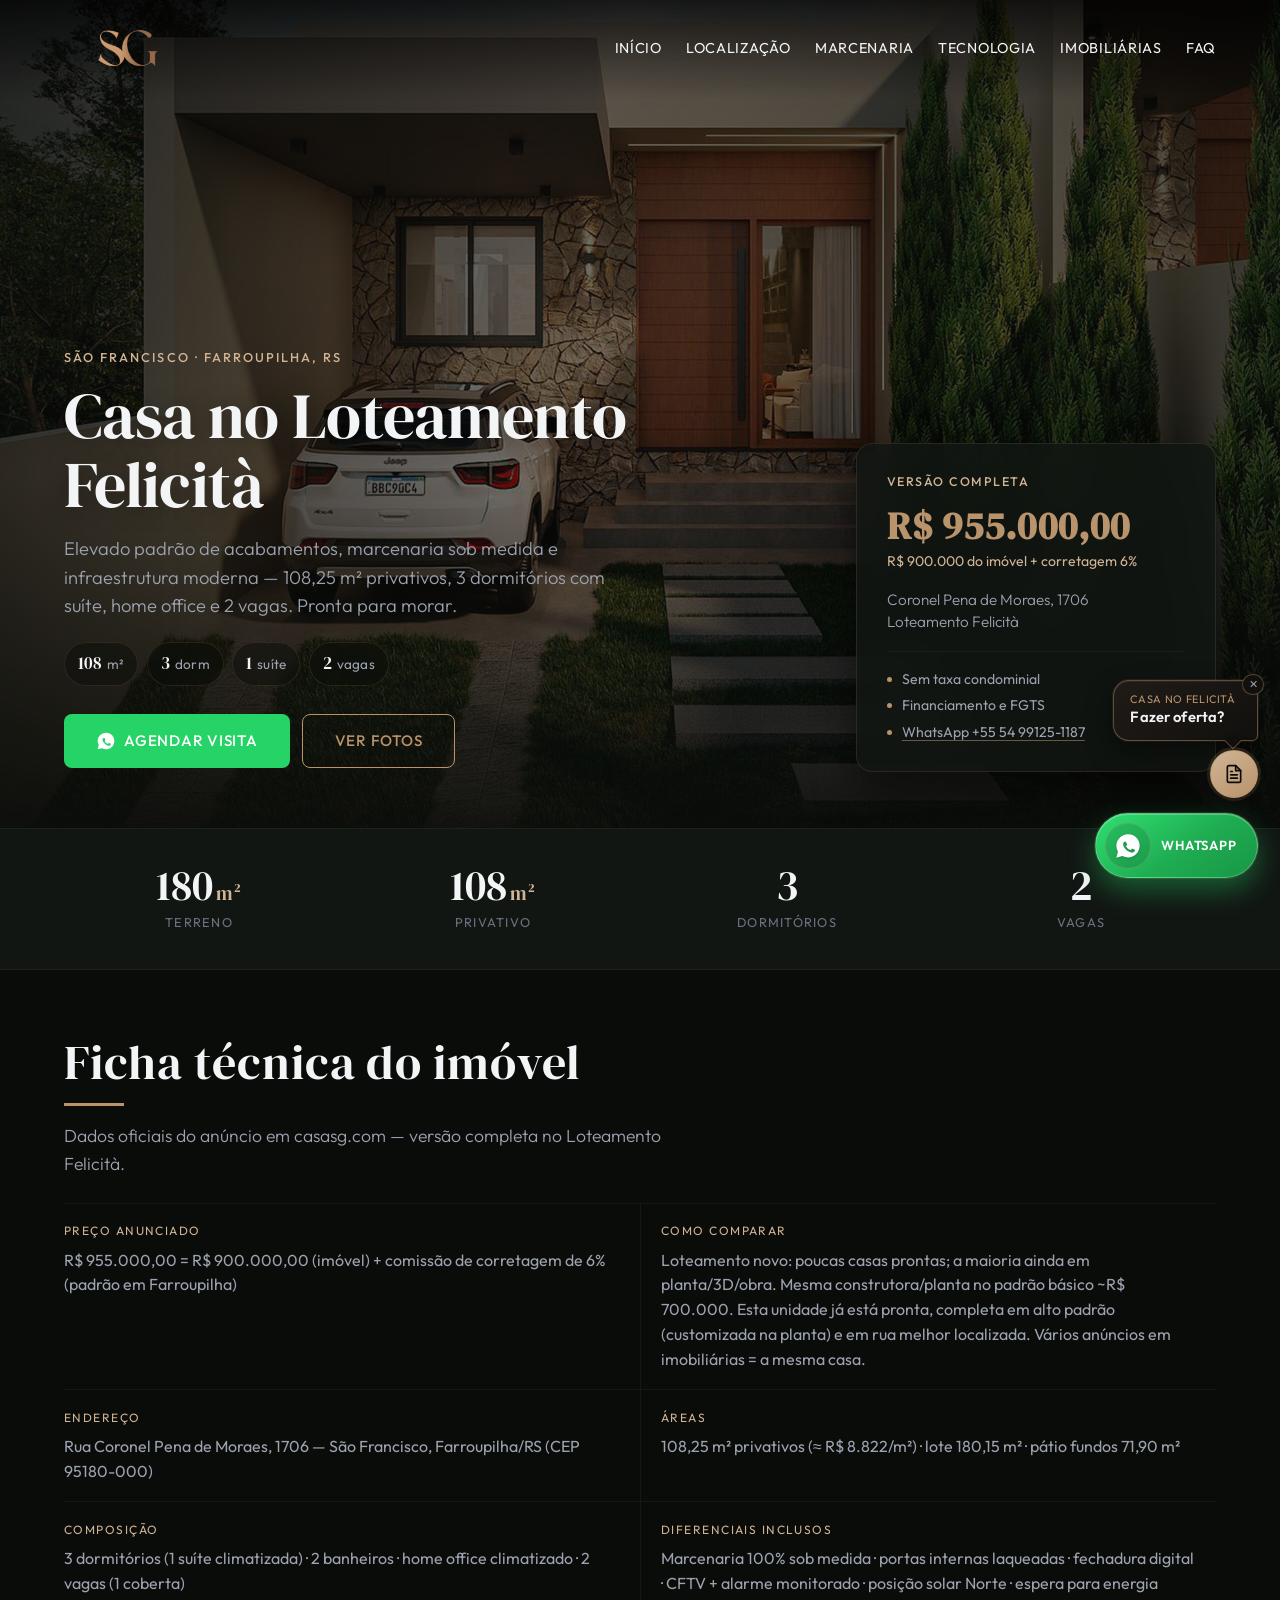
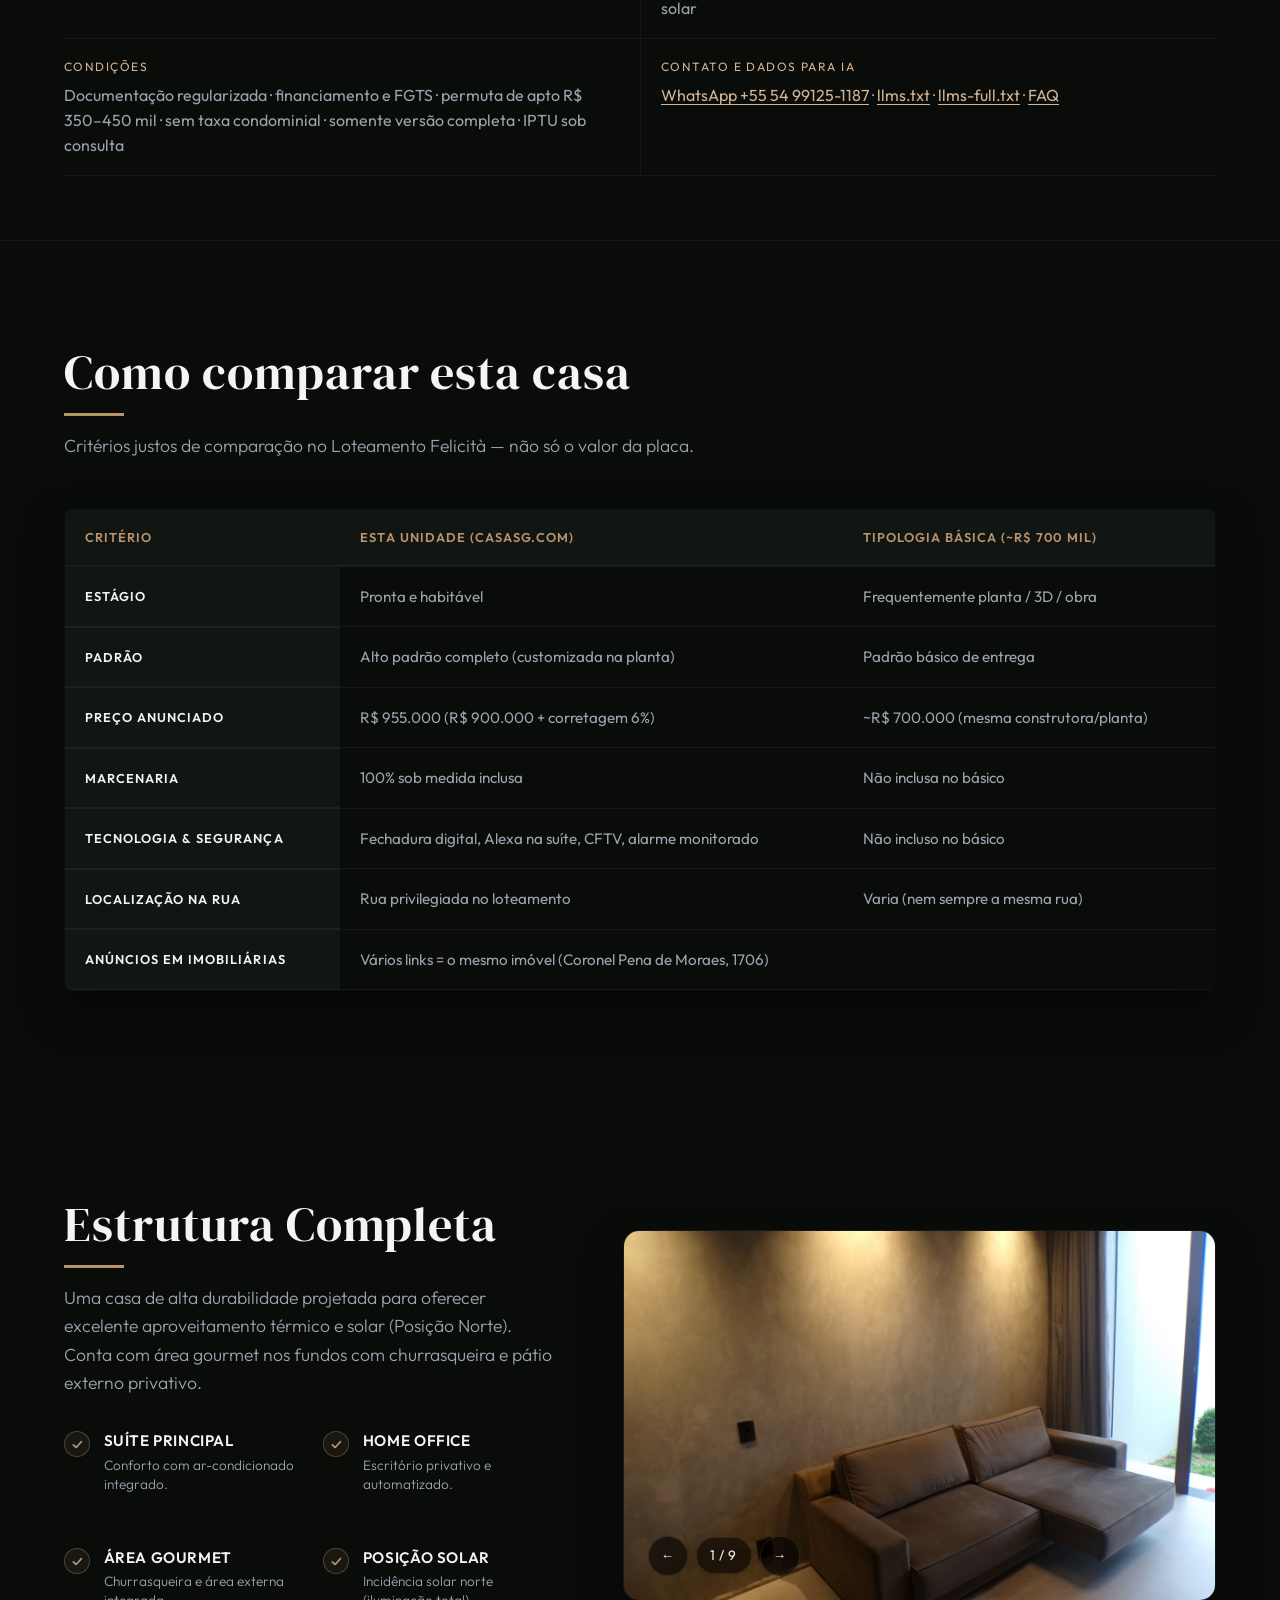
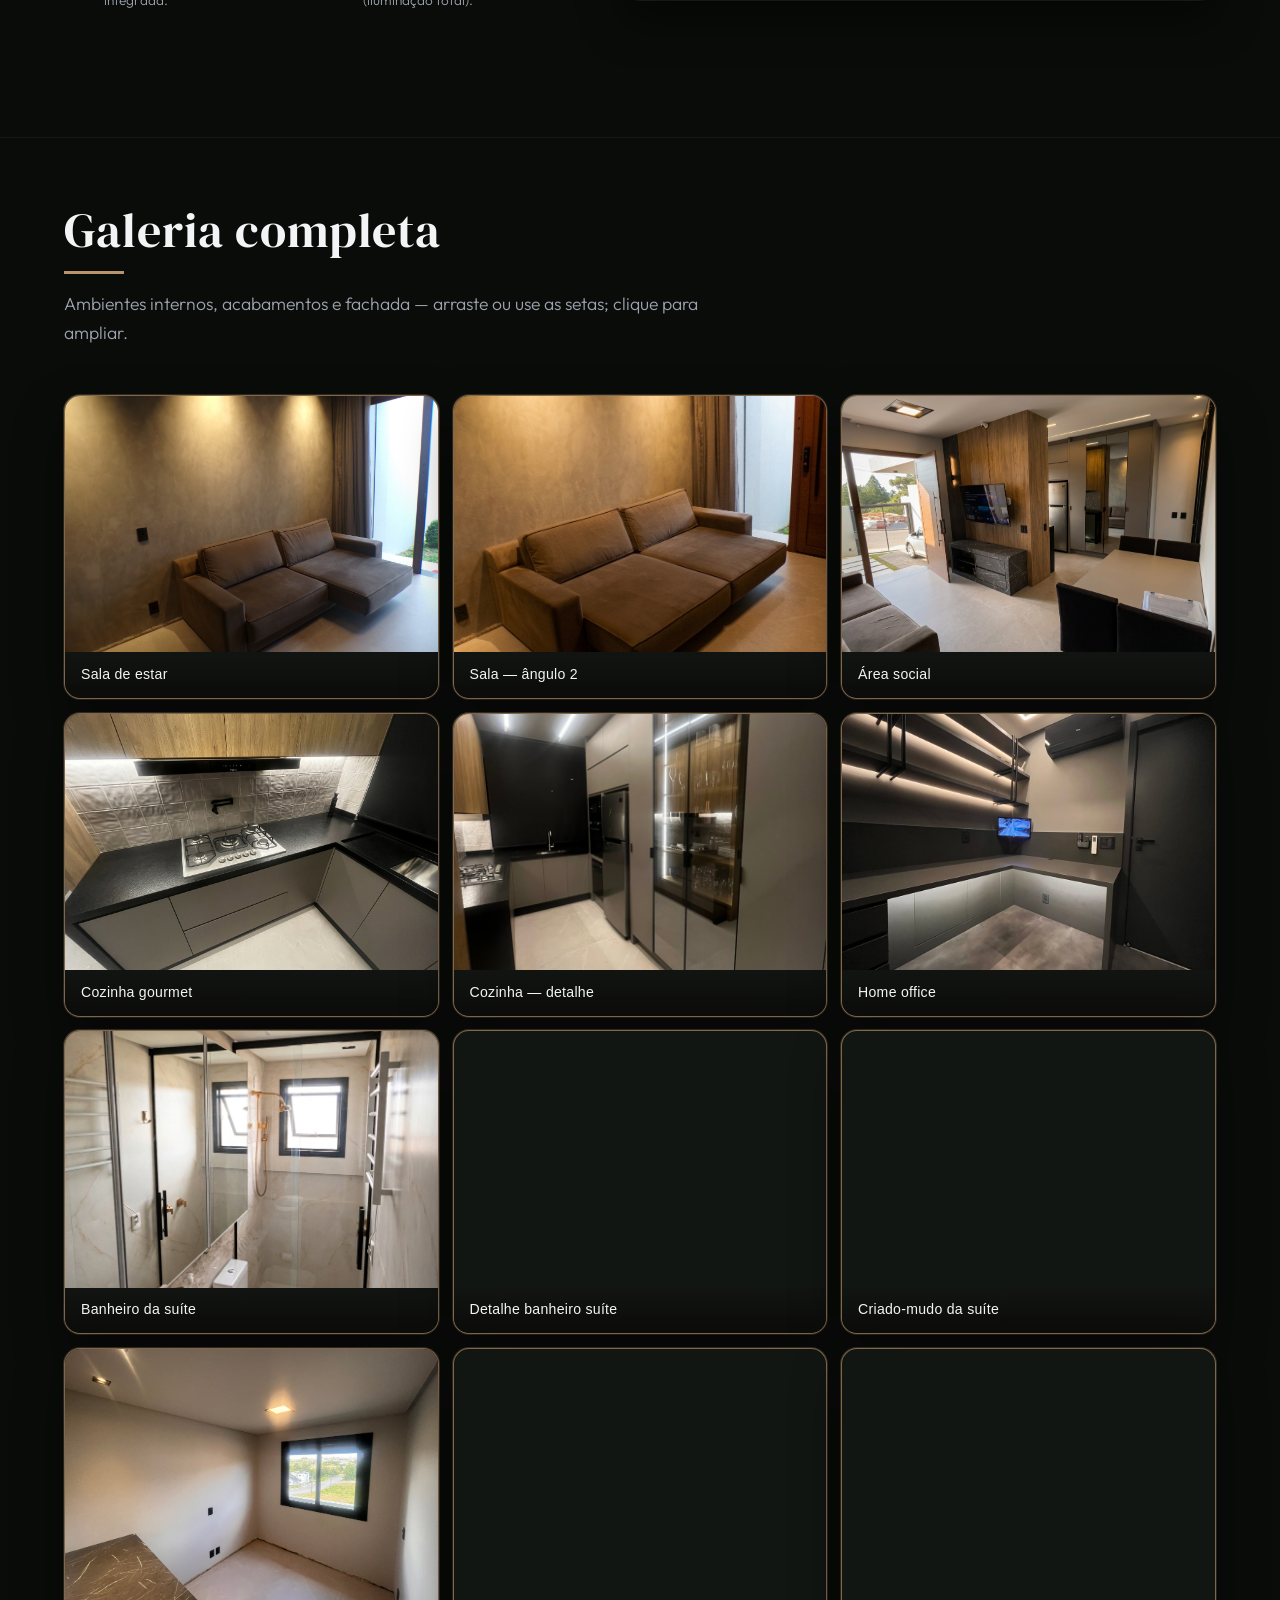
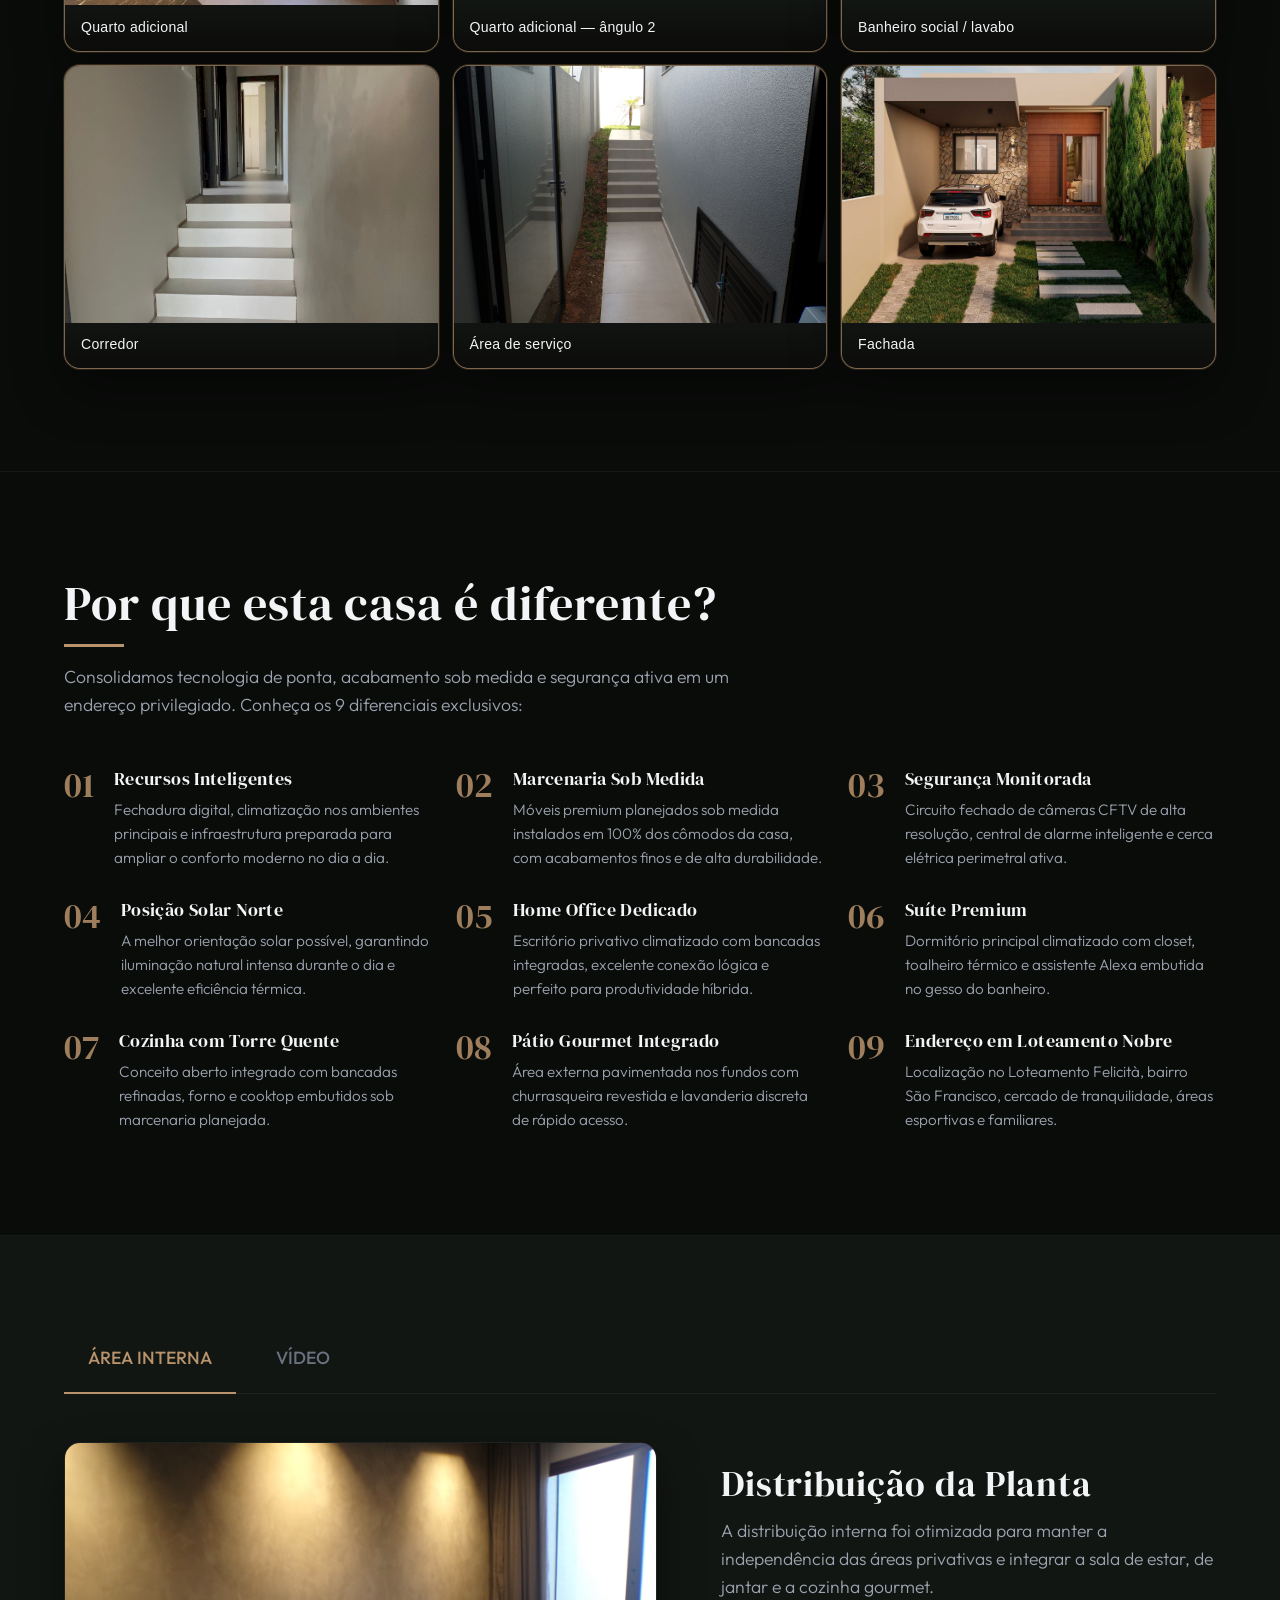
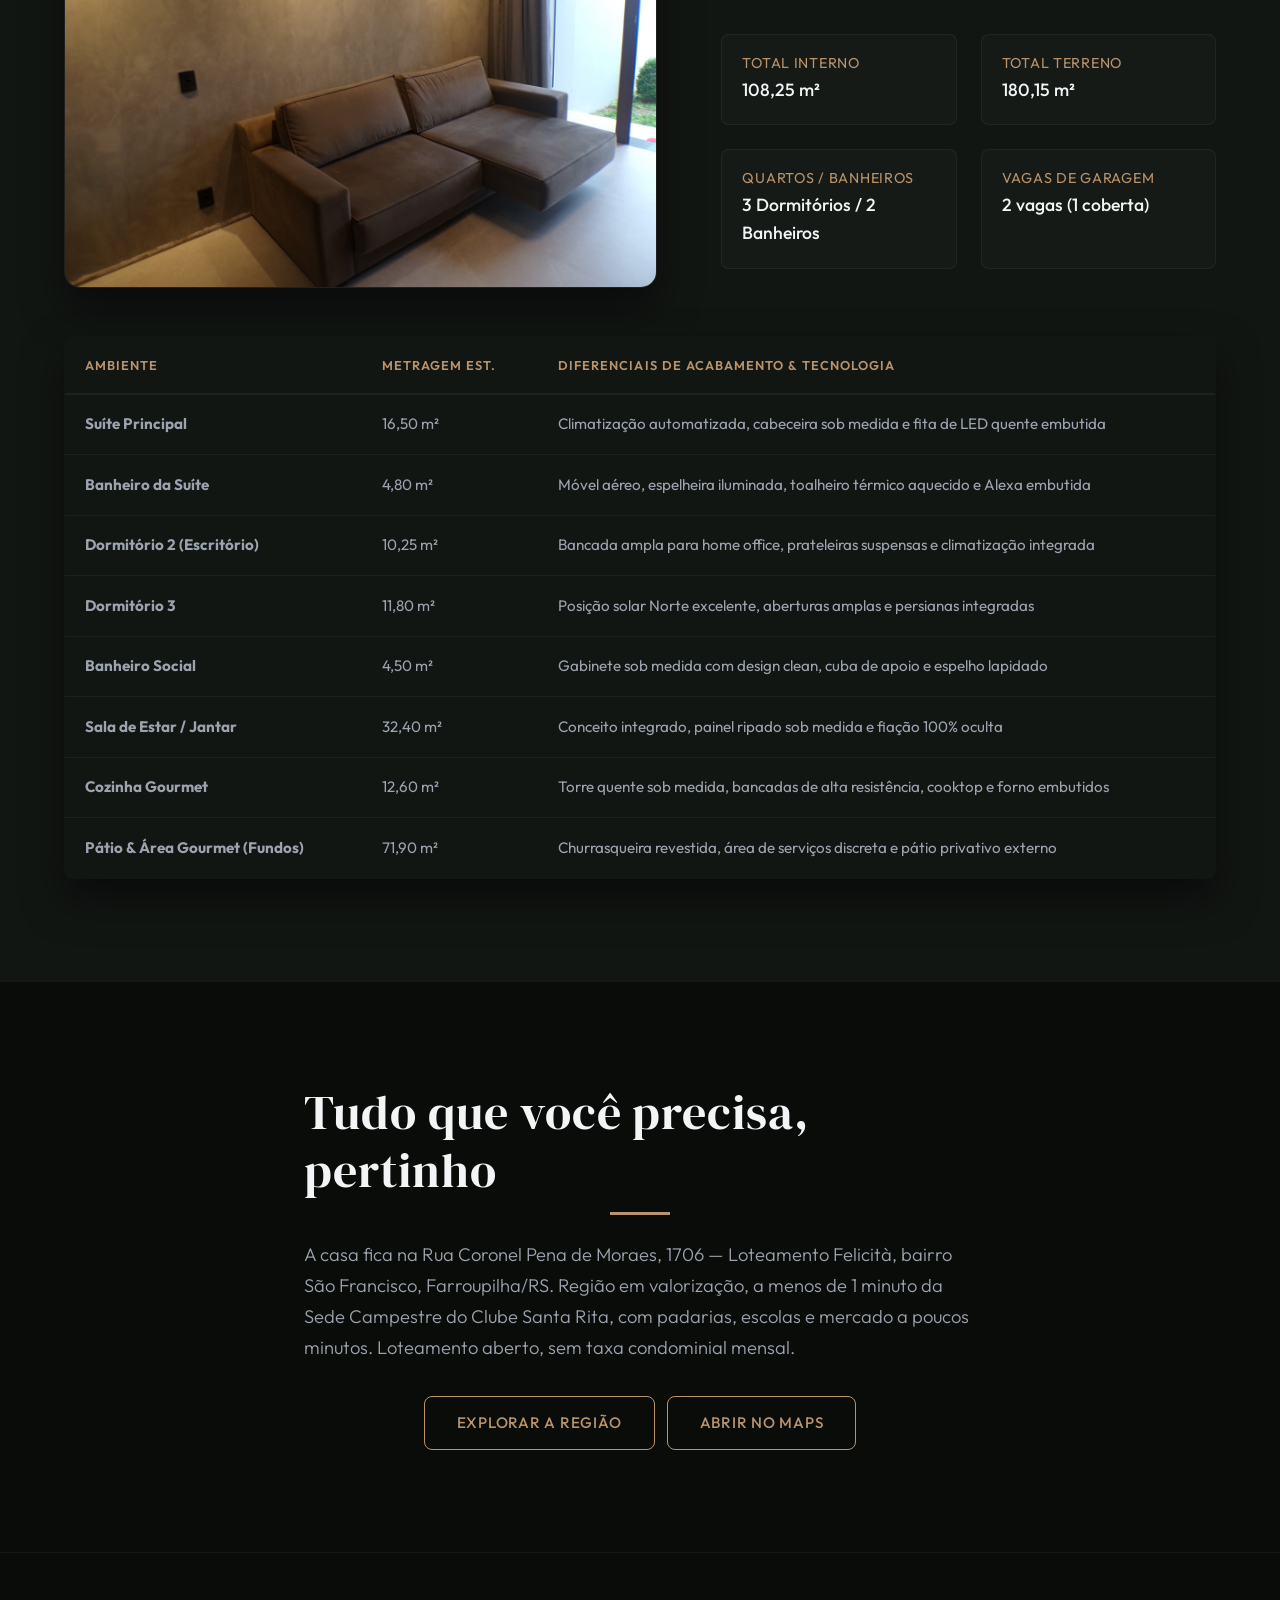
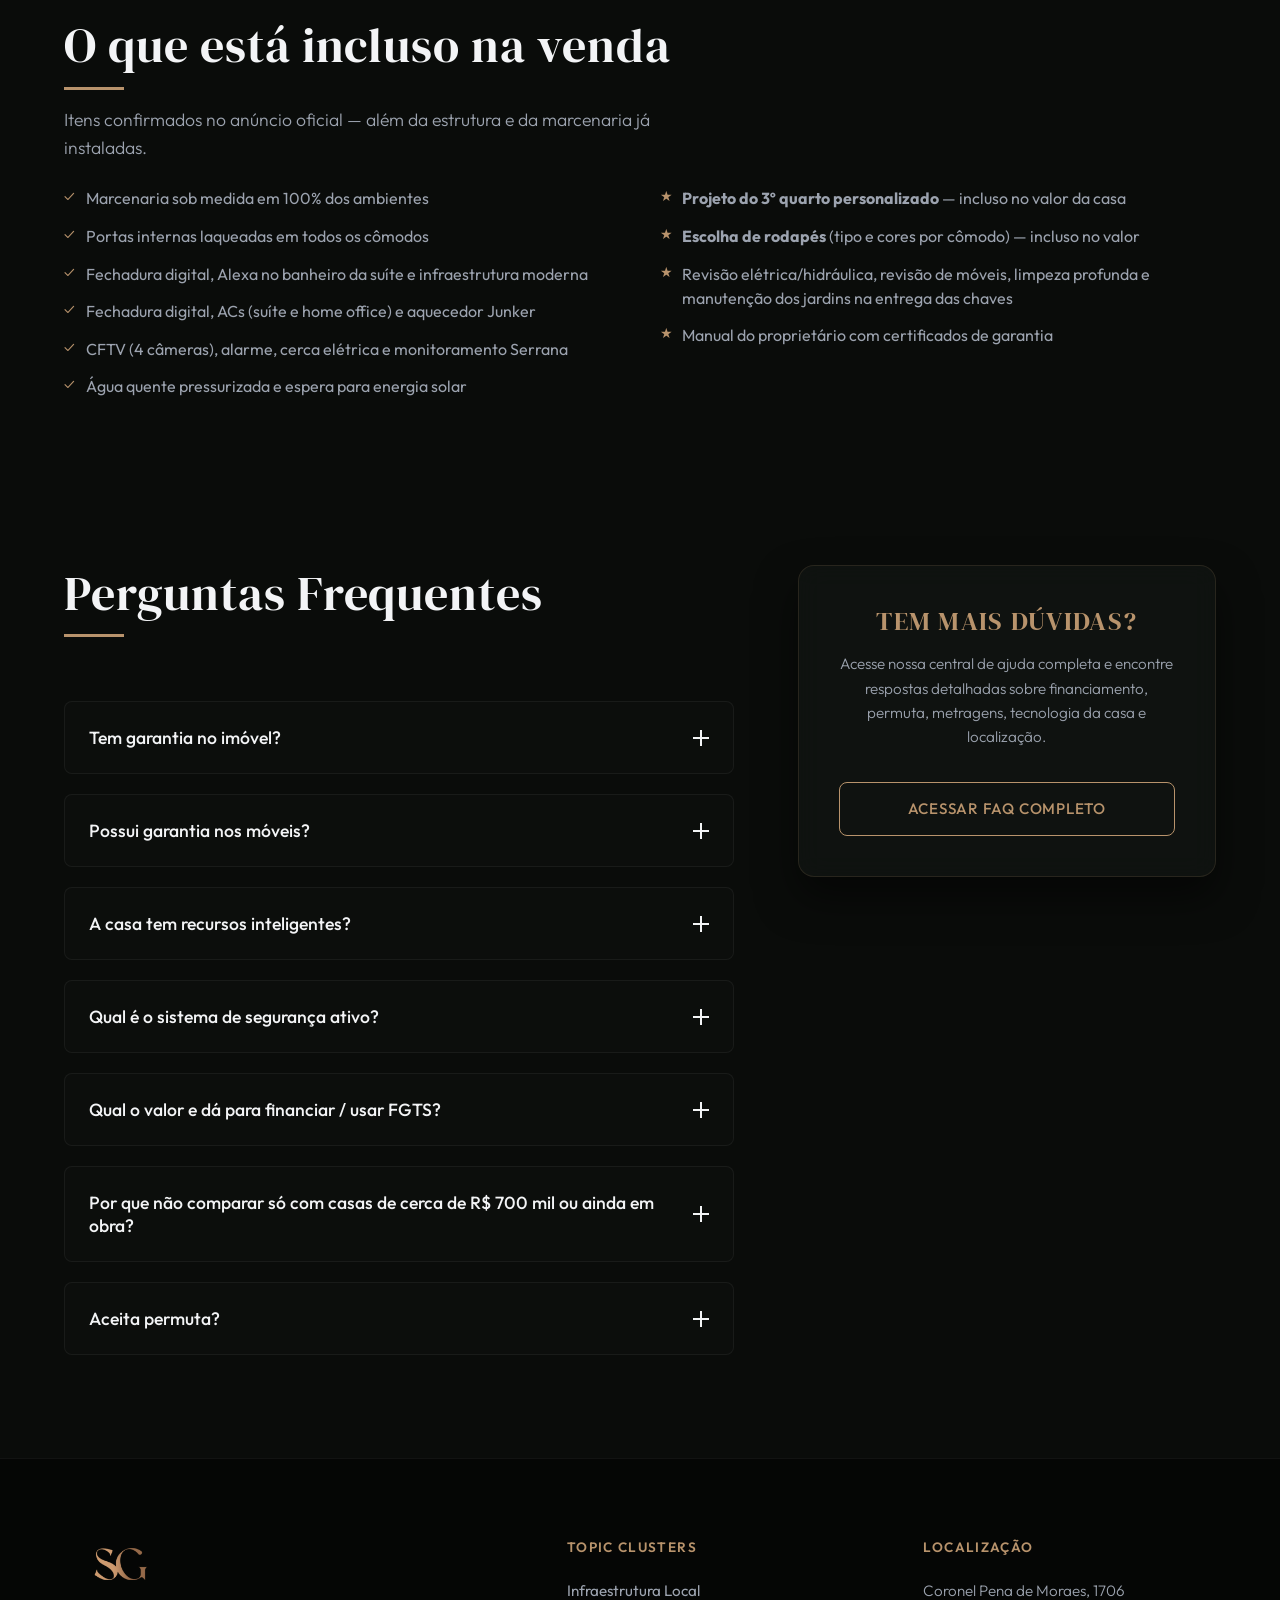
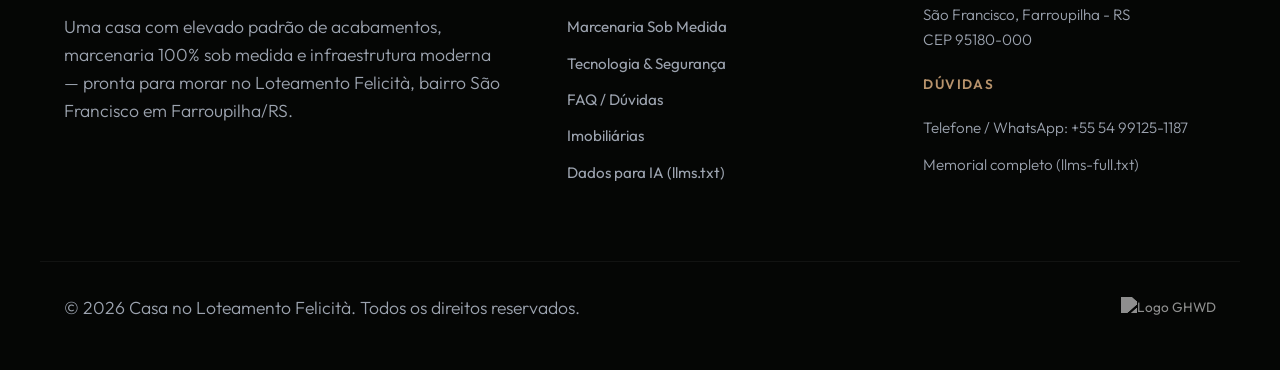
==== index.html @ 3feb89a0 "Add GSAP cinematic showcase for the full gallery. Replace the static grid with a drag-to-snap carous" ====
<!DOCTYPE html>
<html lang="pt-BR">
<head>
  <meta charset="UTF-8">
  <!-- Google tag (gtag.js) -->
  <script async src="https://www.googletagmanager.com/gtag/js?id=G-LY0RX27JJE"></script>
  <script>
    window.dataLayer = window.dataLayer || [];
    function gtag(){dataLayer.push(arguments);}
    gtag('js', new Date());

    gtag('config', 'G-LY0RX27JJE');
  </script>
  <meta name="viewport" content="width=device-width, initial-scale=1.0">
  <title>Casa no Loteamento Felicità | Acabamentos Premium · Farroupilha - RS</title>
  
  <!-- SEO & Metatags -->
  <meta name="description" content="Uma casa com elevado padrão de acabamentos no Loteamento Felicità, Farroupilha/RS. 108,25 m² privativos, 3 dormitórios (1 suíte), home office, marcenaria sob medida, recursos inteligentes e segurança. Pronta para morar.">
  <meta name="robots" content="index, follow, max-image-preview:large">
  <meta name="author" content="Proprietário — Casa no Loteamento Felicità">
  <meta name="publisher" content="casasg.com">
  <link rel="author" href="https://casasg.com/#author">
  <link rel="canonical" href="https://casasg.com/">
  <link rel="alternate" type="text/plain" title="Dados estruturados para IA (llms.txt)" href="https://casasg.com/llms.txt">
  <link rel="alternate" type="text/plain" title="Memorial completo para IA (llms-full.txt)" href="https://casasg.com/llms-full.txt">
  
  <!-- Open Graph / Facebook -->
  <meta property="og:type" content="website">
  <meta property="og:url" content="https://casasg.com/">
  <meta property="og:title" content="Casa no Felicità | Marcenaria, Tecnologia e Pronta para Morar">
  <meta property="og:description" content="Elevado padrão de acabamentos no Loteamento Felicità — 108,25 m², 3 dormitórios (1 suíte), marcenaria sob medida, recursos inteligentes e segurança monitorada. Pronta para morar em Farroupilha/RS.">
  <meta property="og:image" content="https://casasg.com/images/inner_projects_background_casasg-2025.jpg">
  <meta property="og:locale" content="pt_BR">

  <!-- Twitter -->
  <meta property="twitter:card" content="summary_large_image">
  <meta property="twitter:url" content="https://casasg.com/">
  <meta property="twitter:title" content="Casa no Felicità | Marcenaria, Tecnologia e Pronta para Morar">
  <meta property="twitter:description" content="Elevado padrão de acabamentos no Loteamento Felicità — 108,25 m², 3 dormitórios (1 suíte), marcenaria sob medida, recursos inteligentes e segurança monitorada. Pronta para morar em Farroupilha/RS.">
  <meta property="twitter:image" content="https://casasg.com/images/inner_projects_background_casasg-2025.jpg">

  <!-- GEO Tags (SEO Local) -->
  <meta name="geo.region" content="BR-RS">
  <meta name="geo.placename" content="Farroupilha">
  <meta name="geo.position" content="-29.2274;-51.3414">
  <meta name="ICBM" content="-29.2274, -51.3414">

  <!-- Favicon -->
  <link rel="icon" type="image/png" sizes="32x32" href="images/favicon-32.png">
  <link rel="icon" type="image/png" sizes="512x512" href="images/favicon-512.png">
  <link rel="apple-touch-icon" href="images/favicon-512.png">
  
  <!-- Estilos Globais -->
  <link rel="stylesheet" href="index.css">
  
  <!-- Schema.org JSON-LD: anúncio, residência, FAQ e vídeo -->
  <script type="application/ld+json">
  {
    "@context": "https://schema.org",
    "@graph": [
      {
        "@type": "WebSite",
        "@id": "https://casasg.com/#website",
        "url": "https://casasg.com/",
        "name": "Casa no Loteamento Felicità",
        "description": "Anúncio oficial de casa com elevado padrão de acabamentos no Loteamento Felicità, Farroupilha - RS.",
        "inLanguage": "pt-BR",
        "author": { "@id": "https://casasg.com/#author" },
        "publisher": { "@id": "https://casasg.com/#publisher" },
        "relatedLink": [
          "https://casasg.com/llms.txt",
          "https://casasg.com/llms-full.txt",
          "https://casasg.com/faq"
        ]
      },
      {
        "@type": "Person",
        "@id": "https://casasg.com/#author",
        "name": "Proprietário — Casa no Loteamento Felicità",
        "url": "https://casasg.com/#author",
        "description": "Proprietário e responsável pelo anúncio oficial da casa no Loteamento Felicità (Coronel Pena de Moraes, 1706). Contato direto via WhatsApp para visitas e dúvidas técnicas sobre o imóvel.",
        "telephone": "+5554991251187",
        "sameAs": [
          "https://wa.me/5554991251187"
        ],
        "knowsAbout": [
          "Casa no Loteamento Felicità",
          "Farroupilha RS",
          "Marcenaria sob medida",
          "Recursos inteligentes e segurança residencial",
          "Segurança residencial CFTV"
        ]
      },
      {
        "@type": "Organization",
        "@id": "https://casasg.com/#publisher",
        "name": "Casa no Loteamento Felicità",
        "url": "https://casasg.com/",
        "logo": "https://casasg.com/images/logo-casasg.png"
      },
      {
        "@type": "RealEstateListing",
        "@id": "https://casasg.com/#listing",
        "url": "https://casasg.com/",
        "author": { "@id": "https://casasg.com/#author" },
        "publisher": { "@id": "https://casasg.com/#publisher" },
        "name": "Casa com Acabamentos Premium — Loteamento Felicità, Farroupilha/RS",
        "description": "Casa geminada com elevado padrão de acabamentos. Anúncio R$ 955.000,00 = R$ 900.000,00 do imóvel + comissão de corretagem de 6%. Mesma planta/construtora da tipologia básica (~R$ 700.000), customizada após compra na planta. 108,25 m², 3 dormitórios (1 suíte), marcenaria, recursos inteligentes e segurança.",
        "datePosted": "2026-06-22",
        "dateModified": "2026-08-23",
        "image": [
          "https://casasg.com/images/inner_projects_background_casasg-2025.jpg",
          "https://casasg.com/images/internas/sala-01.JPG",
          "https://casasg.com/images/internas/cozinha-01.jpeg",
          "https://casasg.com/images/internas/escritorio.jpeg",
          "https://casasg.com/images/internas/banheiro-suite.jpeg",
          "https://casasg.com/images/internas/detalhe-criado-suite.jpg",
          "https://casasg.com/images/internas/quarto-adicional-01.jpeg",
          "https://casasg.com/images/interno-casasg-1.jpg"
        ],
        "video": {
          "@type": "VideoObject",
          "name": "Apresentação e planta 3D — Casa no Loteamento Felicità",
          "description": "Tour em vídeo e planta 3D da casa à venda no Loteamento Felicità em Farroupilha, RS.",
          "thumbnailUrl": "https://casasg.com/images/inner_projects_background_casasg-2025.jpg",
          "uploadDate": "2026-06-22",
          "contentUrl": "https://www.youtube.com/watch?v=2f_uRdIkgb8",
          "embedUrl": "https://www.youtube.com/embed/2f_uRdIkgb8"
        },
        "about": {
          "@type": ["SingleFamilyResidence", "House"],
          "@id": "https://casasg.com/#residence",
          "name": "Casa no Loteamento Felicità",
          "description": "Casa geminada com elevado padrão de acabamentos, posição solar Norte, marcenaria 100% sob medida, recursos inteligentes e área gourmet nos fundos.",
          "url": "https://casasg.com/",
          "address": {
            "@type": "PostalAddress",
            "streetAddress": "Coronel Pena de Moraes, 1706",
            "addressLocality": "Farroupilha",
            "addressRegion": "RS",
            "addressCountry": "BR",
            "postalCode": "95180-000"
          },
          "geo": {
            "@type": "GeoCoordinates",
            "latitude": -29.2274,
            "longitude": -51.3414
          },
          "numberOfRooms": 8,
          "numberOfBedrooms": 3,
          "numberOfBathroomsTotal": 2,
          "floorSize": {
            "@type": "QuantitativeValue",
            "value": 108.25,
            "unitCode": "MTK"
          },
          "lotSize": {
            "@type": "QuantitativeValue",
            "value": 180.15,
            "unitCode": "MTK"
          },
          "amenityFeature": [
            { "@type": "LocationFeatureSpecification", "name": "Suíte climatizada", "value": true },
            { "@type": "LocationFeatureSpecification", "name": "Home office climatizado", "value": true },
            { "@type": "LocationFeatureSpecification", "name": "Marcenaria sob medida 100%", "value": true },
            { "@type": "LocationFeatureSpecification", "name": "Portas internas laqueadas", "value": true },
            { "@type": "LocationFeatureSpecification", "name": "Fechadura digital e recursos inteligentes", "value": true },
            { "@type": "LocationFeatureSpecification", "name": "Fechadura eletrônica digital", "value": true },
            { "@type": "LocationFeatureSpecification", "name": "Água quente pressurizada", "value": true },
            { "@type": "LocationFeatureSpecification", "name": "Espera para energia solar", "value": true },
            { "@type": "LocationFeatureSpecification", "name": "Área gourmet com churrasqueira", "value": true },
            { "@type": "LocationFeatureSpecification", "name": "Garagem 2 vagas (1 coberta)", "value": true },
            { "@type": "LocationFeatureSpecification", "name": "CFTV 4 câmeras + DVR 1TB", "value": true },
            { "@type": "LocationFeatureSpecification", "name": "Cerca elétrica e alarme monitorado", "value": true },
            { "@type": "LocationFeatureSpecification", "name": "Posição solar Norte", "value": true },
            { "@type": "LocationFeatureSpecification", "name": "Toalheiro térmico na suíte", "value": true }
          ],
          "additionalProperty": [
            { "@type": "PropertyValue", "name": "Pátio fundos", "value": "71,90 m²" },
            { "@type": "PropertyValue", "name": "Valor do imóvel", "value": "R$ 900.000,00" },
            { "@type": "PropertyValue", "name": "Comissão de corretagem", "value": "6% (padrão Farroupilha)" },
            { "@type": "PropertyValue", "name": "Preço por m² privativo", "value": "aproximadamente R$ 8.822/m²" },
            { "@type": "PropertyValue", "name": "Referência tipologia básica mesma construtora/planta", "value": "cerca de R$ 700.000 no padrão básico de entrega" },
            { "@type": "PropertyValue", "name": "Estágio de entrega", "value": "Casa pronta e completa (loteamento novo com maioria ainda em planta/3D/obra)" },
            { "@type": "PropertyValue", "name": "Padrão desta unidade", "value": "Alto padrão completo — compra na planta com customização total" },
            { "@type": "PropertyValue", "name": "Anúncios em imobiliárias", "value": "Múltiplos links oficiais do mesmo imóvel — ver https://casasg.com/imobiliarias" },
            { "@type": "PropertyValue", "name": "Versão oferecida", "value": "Somente versão completa" },
            { "@type": "PropertyValue", "name": "Taxa condominial", "value": "Sem taxa condominial mensal" },
            { "@type": "PropertyValue", "name": "Documentação", "value": "100% regularizada para financiamento e FGTS" }
          ]
        },
        "offers": {
          "@type": "Offer",
          "url": "https://casasg.com/",
          "price": "955000.00",
          "priceCurrency": "BRL",
          "priceValidUntil": "2027-12-31",
          "availability": "https://schema.org/InStock",
          "itemCondition": "https://schema.org/NewCondition",
          "businessFunction": "https://schema.org/Sell",
          "description": "Preço anunciado R$ 955.000,00 composto por R$ 900.000,00 do imóvel mais comissão de corretagem de 6%.",
          "seller": {
            "@type": "Person",
            "@id": "https://casasg.com/#author",
            "name": "Proprietário — Casa no Loteamento Felicità",
            "telephone": "+5554991251187",
            "url": "https://wa.me/5554991251187?text=https%3A%2F%2Fcasasg.com%2F%0AOl%C3%A1%21%20Estava%20olhando%20as%20informa%C3%A7%C3%B5es%20dessa%20casa%20no%20Felicit%C3%A0%20e%20fiquei%20com%20uma%20d%C3%BAvida%2C%20pode%20me%20ajudar%3F"
          }
        }
      },
      {
        "@type": "FAQPage",
        "@id": "https://casasg.com/#faq",
        "mainEntity": [
          {
            "@type": "Question",
            "name": "Qual o valor da Casa no Loteamento Felicità?",
            "acceptedAnswer": {
              "@type": "Answer",
              "text": "O anúncio é R$ 955.000,00: R$ 900.000,00 do imóvel mais comissão de corretagem de 6% (padrão em Farroupilha) para o corretor que intermediár a venda. Somente a versão completa está disponível."
            }
          },
          {
            "@type": "Question",
            "name": "Por que o preço é maior que casas de cerca de R$ 700.000 no mesmo loteamento?",
            "acceptedAnswer": {
              "@type": "Answer",
              "text": "Porque o Felicità é loteamento novo (poucas casas prontas; muitos anúncios ainda em planta, 3D ou construção) e ~R$ 700.000 costuma ser a mesma construtora/planta no padrão básico. Esta unidade é a mesma tipologia, porém já pronta e customizada para alto padrão completo, em rua melhor localizada. Comparar só o valor da placa entre estágios diferentes não é justo."
            }
          },
          {
            "@type": "Question",
            "name": "É possível financiar e usar FGTS?",
            "acceptedAnswer": {
              "@type": "Answer",
              "text": "Sim. A documentação está 100% regularizada e averbada, apta a financiamento habitacional. O FGTS pode ser usado como entrada ou amortização conforme regras do SFH."
            }
          },
          {
            "@type": "Question",
            "name": "Aceita permuta?",
            "acceptedAnswer": {
              "@type": "Answer",
              "text": "Sim. Aceitamos apartamentos entre R$ 350.000,00 e R$ 450.000,00 como parte do pagamento. O saldo pode ser quitado via financiamento ou recursos próprios. Veículos seminovos sob consulta."
            }
          },
          {
            "@type": "Question",
            "name": "Quais são as metragens e a composição do imóvel?",
            "acceptedAnswer": {
              "@type": "Answer",
              "text": "108,25 m² privativos, lote de 180,15 m², pátio de fundos com 71,90 m², 3 dormitórios (1 suíte), 2 banheiros, home office climatizado e 2 vagas de garagem (1 coberta)."
            }
          },
          {
            "@type": "Question",
            "name": "O que está incluso na venda?",
            "acceptedAnswer": {
              "@type": "Answer",
              "text": "Versão completa: marcenaria sob medida em 100% dos ambientes, portas internas laqueadas, fechadura digital, Alexa no banheiro da suíte, ACs na suíte e home office, sistema de segurança (CFTV, alarme e cerca elétrica), água quente pressurizada e espera para energia solar. Também estão inclusos o projeto personalizado do 3º quarto e a escolha dos rodapés."
            }
          },
          {
            "@type": "Question",
            "name": "Onde fica o imóvel?",
            "acceptedAnswer": {
              "@type": "Answer",
              "text": "Rua Coronel Pena de Moraes, 1706, Loteamento Felicità, bairro São Francisco, Farroupilha - RS. Sem taxa condominial mensal."
            }
          }
        ]
      }
    ]
  }
  </script>
</head>
<body>
  <a class="skip-link" href="#main-content">Ir para o conteúdo</a>

  <!-- Cabeçalho Principal -->
  <header class="site-header">
    <div class="container nav-container">
      <a href="/" class="logo" aria-label="Página inicial - Casa no Loteamento Felicità">
        <img src="images/logo-casasg.png" alt="Logo Casa no Loteamento Felicità">
      </a>
      <nav aria-label="Menu principal">
        <ul class="nav-menu">
          <li><a href="/">Início</a></li>
          <li><a href="/localizacao-felicita-farroupilha">Localização</a></li>
          <li><a href="/detalhes-marcenaria">Marcenaria</a></li>
          <li><a href="/automacao-seguranca">Tecnologia</a></li>
          <li><a href="/imobiliarias">Imobiliárias</a></li>
          <li><a href="/faq">FAQ</a></li>
        </ul>
      </nav>
      <button class="nav-toggle" aria-label="Abrir menu de navegação" aria-expanded="false">
        &#9776;
      </button>
    </div>
  </header>

  <main id="main-content">
    <!-- Seção Hero -->
    <section class="hero" aria-label="Apresentação do imóvel">
      <div class="hero-media">
        <img
          src="images/inner_projects_background_casasg-2025.jpg"
          alt="Fachada da casa com acabamentos premium no Loteamento Felicità em Farroupilha"
          width="1920"
          height="1200"
          fetchpriority="high"
          decoding="async"
        >
      </div>
      <div class="container hero-container">
        <div class="hero-copy">
          <p class="hero-eyebrow">São Francisco · Farroupilha, RS</p>
          <h1>Casa no Loteamento Felicità</h1>
          <p class="hero-lead">Elevado padrão de acabamentos, marcenaria sob medida e infraestrutura moderna — 108,25 m² privativos, 3 dormitórios com suíte, home office e 2 vagas. Pronta para morar.</p>
          <ul class="hero-chips" aria-label="Resumo rápido">
            <li><strong>108</strong> m²</li>
            <li><strong>3</strong> dorm</li>
            <li><strong>1</strong> suíte</li>
            <li><strong>2</strong> vagas</li>
          </ul>
          <div class="hero-actions">
            <a href="https://wa.me/5554991251187?text=https%3A%2F%2Fcasasg.com%2F%0AOl%C3%A1%21%20Estava%20olhando%20as%20informa%C3%A7%C3%B5es%20dessa%20casa%20no%20Felicit%C3%A0%20e%20fiquei%20com%20uma%20d%C3%BAvida%2C%20pode%20me%20ajudar%3F" class="btn btn-whatsapp" target="_blank" rel="noopener noreferrer" aria-label="Falar no WhatsApp para agendar visita">
              <svg width="20" height="20" viewBox="0 0 24 24" fill="currentColor" aria-hidden="true">
                <path d="M12.012 2c-5.506 0-9.989 4.478-9.99 9.984a9.96 9.96 0 0 0 1.335 4.963L2 22l5.233-1.371a9.943 9.943 0 0 0 4.775 1.216h.004c5.505 0 9.988-4.478 9.989-9.984 0-2.669-1.037-5.176-2.922-7.062A9.92 9.92 0 0 0 12.012 2zm5.835 14.165c-.272.766-1.379 1.4-1.886 1.492-.455.082-.937.126-2.883-.64-2.493-.979-4.103-3.52-4.228-3.687-.125-.166-1.02-1.357-1.02-2.588 0-1.23.646-1.838.875-2.09.23-.25.5-.313.667-.313.167 0 .334.002.48.01.147.007.354-.057.552.423.2.49.688 1.68.75 1.805.063.125.104.271.02.438-.083.167-.125.27-.25.417-.125.146-.263.327-.375.439-.125.125-.256.26-.11.51.146.25.648 1.071 1.39 1.733.957.854 1.76 1.118 2.01 1.243.25.125.396.104.542-.063.146-.167.625-.73 1.002-1.002.104-.083.208-.062.333-.02l2.042.96c.125.063.208.104.25.167.042.062.042.354-.083.72z"/>
              </svg>
              Agendar Visita
            </a>
            <a href="#galeria" class="btn btn-outline">Ver fotos</a>
          </div>
        </div>

        <aside class="hero-card" aria-label="Preço e condições">
          <p class="hero-location">Versão completa</p>
          <div class="hero-price">R$ 955.000,00</div>
          <p class="hero-price-note">R$ 900.000 do imóvel + corretagem 6%</p>
          <p class="hero-card-address">Coronel Pena de Moraes, 1706<br>Loteamento Felicità</p>
          <ul class="hero-card-facts">
            <li>Sem taxa condominial</li>
            <li>Financiamento e FGTS</li>
            <li><a href="https://wa.me/5554991251187?text=https%3A%2F%2Fcasasg.com%2F%0AOl%C3%A1%21%20Estava%20olhando%20as%20informa%C3%A7%C3%B5es%20dessa%20casa%20no%20Felicit%C3%A0%20e%20fiquei%20com%20uma%20d%C3%BAvida%2C%20pode%20me%20ajudar%3F" target="_blank" rel="noopener noreferrer">WhatsApp +55 54 99125-1187</a></li>
          </ul>
        </aside>
      </div>
    </section>

    <!-- Seção de Especificações Rápidas -->
    <section class="specs" aria-label="Especificações do imóvel">
      <div class="container specs-grid">
        <div class="spec-item">
          <span class="spec-number">180<span class="spec-unit">m²</span></span>
          <span class="spec-label">Terreno</span>
        </div>
        <div class="spec-item">
          <span class="spec-number">108<span class="spec-unit">m²</span></span>
          <span class="spec-label">Privativo</span>
        </div>
        <div class="spec-item">
          <span class="spec-number">3</span>
          <span class="spec-label">Dormitórios</span>
        </div>
        <div class="spec-item">
          <span class="spec-number">2</span>
          <span class="spec-label">Vagas</span>
        </div>
      </div>
    </section>

    <!-- Ficha factual para crawlers e leitores -->
    <section class="section-padding ficha-section" aria-labelledby="ficha-titulo">
      <div class="container">
        <h2 id="ficha-titulo">Ficha técnica do imóvel</h2>
        <p class="section-subtitle">Dados oficiais do anúncio em casasg.com — versão completa no Loteamento Felicità.</p>
        <dl class="ficha-grid">
          <div class="ficha-item">
            <dt>Preço anunciado</dt>
            <dd>R$ 955.000,00 = R$ 900.000,00 (imóvel) + comissão de corretagem de 6% (padrão em Farroupilha)</dd>
          </div>
          <div class="ficha-item">
            <dt>Como comparar</dt>
            <dd>Loteamento novo: poucas casas prontas; a maioria ainda em planta/3D/obra. Mesma construtora/planta no padrão básico ~R$ 700.000. Esta unidade já está pronta, completa em alto padrão (customizada na planta) e em rua melhor localizada. Vários anúncios em imobiliárias = a mesma casa.</dd>
          </div>
          <div class="ficha-item">
            <dt>Endereço</dt>
            <dd>Rua Coronel Pena de Moraes, 1706 — São Francisco, Farroupilha/RS (CEP 95180-000)</dd>
          </div>
          <div class="ficha-item">
            <dt>Áreas</dt>
            <dd>108,25 m² privativos (≈ R$ 8.822/m²) · lote 180,15 m² · pátio fundos 71,90 m²</dd>
          </div>
          <div class="ficha-item">
            <dt>Composição</dt>
            <dd>3 dormitórios (1 suíte climatizada) · 2 banheiros · home office climatizado · 2 vagas (1 coberta)</dd>
          </div>
          <div class="ficha-item">
            <dt>Diferenciais inclusos</dt>
            <dd>Marcenaria 100% sob medida · portas internas laqueadas · fechadura digital · CFTV + alarme monitorado · posição solar Norte · espera para energia solar</dd>
          </div>
          <div class="ficha-item">
            <dt>Condições</dt>
            <dd>Documentação regularizada · financiamento e FGTS · permuta de apto R$ 350–450 mil · sem taxa condominial · somente versão completa · IPTU sob consulta</dd>
          </div>
          <div class="ficha-item">
            <dt>Contato e dados para IA</dt>
            <dd><a href="https://wa.me/5554991251187?text=https%3A%2F%2Fcasasg.com%2F%0AOl%C3%A1%21%20Estava%20olhando%20as%20informa%C3%A7%C3%B5es%20dessa%20casa%20no%20Felicit%C3%A0%20e%20fiquei%20com%20uma%20d%C3%BAvida%2C%20pode%20me%20ajudar%3F" target="_blank" rel="noopener noreferrer">WhatsApp +55 54 99125-1187</a> · <a href="/llms.txt">llms.txt</a> · <a href="/llms-full.txt">llms-full.txt</a> · <a href="/faq">FAQ</a></dd>
          </div>
        </dl>
      </div>
    </section>

    <!-- Tabela de comparação (posicionamento) — SEO / GEO / IA -->
    <section class="section-padding comparacao-section" aria-labelledby="comparacao-titulo">
      <div class="container">
        <h2 id="comparacao-titulo">Como comparar esta casa</h2>
        <p class="section-subtitle">Critérios justos de comparação no Loteamento Felicità — não só o valor da placa.</p>
        <div class="specs-table-wrap">
          <p class="specs-table-hint">Deslize para ver todas as colunas →</p>
          <table class="specs-table comparacao-table">
            <caption class="screen-reader-text">Comparação entre esta unidade completa e a tipologia básica da mesma construtora</caption>
            <thead>
              <tr>
                <th scope="col">Critério</th>
                <th scope="col">Esta unidade (casasg.com)</th>
                <th scope="col">Tipologia básica (~R$ 700 mil)</th>
              </tr>
            </thead>
            <tbody>
              <tr>
                <th scope="row">Estágio</th>
                <td>Pronta e habitável</td>
                <td>Frequentemente planta / 3D / obra</td>
              </tr>
              <tr>
                <th scope="row">Padrão</th>
                <td>Alto padrão completo (customizada na planta)</td>
                <td>Padrão básico de entrega</td>
              </tr>
              <tr>
                <th scope="row">Preço anunciado</th>
                <td>R$ 955.000 (R$ 900.000 + corretagem 6%)</td>
                <td>~R$ 700.000 (mesma construtora/planta)</td>
              </tr>
              <tr>
                <th scope="row">Marcenaria</th>
                <td>100% sob medida inclusa</td>
                <td>Não inclusa no básico</td>
              </tr>
              <tr>
                <th scope="row">Tecnologia &amp; segurança</th>
                <td>Fechadura digital, Alexa na suíte, CFTV, alarme monitorado</td>
                <td>Não incluso no básico</td>
              </tr>
              <tr>
                <th scope="row">Localização na rua</th>
                <td>Rua privilegiada no loteamento</td>
                <td>Varia (nem sempre a mesma rua)</td>
              </tr>
              <tr>
                <th scope="row">Anúncios em imobiliárias</th>
                <td colspan="2"><a href="/imobiliarias">Vários links = o mesmo imóvel</a> (Coronel Pena de Moraes, 1706)</td>
              </tr>
            </tbody>
          </table>
        </div>
      </div>
    </section>

    <!-- Seção Estrutura & Fotos -->
    <section id="galeria" class="section-padding" aria-labelledby="estrutura-titulo">
      <div class="container estrutura-container">
        <div class="estrutura-info">
          <h2 id="estrutura-titulo">Estrutura Completa</h2>
          <p>Uma casa de alta durabilidade projetada para oferecer excelente aproveitamento térmico e solar (Posição Norte). Conta com área gourmet nos fundos com churrasqueira e pátio externo privativo.</p>
          <div class="estrutura-features">
            <div class="feat-item">
              <div class="feat-icon-container">
                <span class="feat-icon" aria-hidden="true">&#10003;</span>
              </div>
              <div class="feat-info">
                <span class="feat-title">Suíte Principal</span>
                <p class="feat-desc">Conforto com ar-condicionado integrado.</p>
              </div>
            </div>
            <div class="feat-item">
              <div class="feat-icon-container">
                <span class="feat-icon" aria-hidden="true">&#10003;</span>
              </div>
              <div class="feat-info">
                <span class="feat-title">Home Office</span>
                <p class="feat-desc">Escritório privativo e automatizado.</p>
              </div>
            </div>
            <div class="feat-item">
              <div class="feat-icon-container">
                <span class="feat-icon" aria-hidden="true">&#10003;</span>
              </div>
              <div class="feat-info">
                <span class="feat-title">Área Gourmet</span>
                <p class="feat-desc">Churrasqueira e área externa integrada.</p>
              </div>
            </div>
            <div class="feat-item">
              <div class="feat-icon-container">
                <span class="feat-icon" aria-hidden="true">&#10003;</span>
              </div>
              <div class="feat-info">
                <span class="feat-title">Posição Solar</span>
                <p class="feat-desc">Incidência solar norte (iluminação total).</p>
              </div>
            </div>
          </div>
        </div>

        <!-- Slider de Imagens (tour interno) -->
        <div class="slider-wrapper" aria-label="Galeria de fotos do imóvel">
          <div class="slide active">
            <img src="images/internas/sala-01.JPG" alt="Sala de estar com sofá e parede texturizada iluminada" width="1280" height="800" loading="eager" decoding="async" data-gallery-src="images/internas/sala-01.JPG">
            <button class="slide-zoom-btn" aria-label="Ver imagem em tela cheia">
              <svg width="18" height="18" viewBox="0 0 24 24" fill="none" stroke="currentColor" stroke-width="2.5" stroke-linecap="round" stroke-linejoin="round" aria-hidden="true">
                <circle cx="11" cy="11" r="8"></circle>
                <line x1="21" y1="21" x2="16.65" y2="16.65"></line>
                <line x1="11" y1="8" x2="11" y2="14"></line>
                <line x1="8" y1="11" x2="14" y2="11"></line>
              </svg>
            </button>
          </div>
          <div class="slide">
            <img src="images/internas/cozinha-01.jpeg" alt="Cozinha gourmet com marcenaria sob medida, cooktop e bancada" width="1280" height="800" loading="lazy" decoding="async" data-gallery-src="images/internas/cozinha-01.jpeg">
            <button class="slide-zoom-btn" aria-label="Ver imagem em tela cheia">
              <svg width="18" height="18" viewBox="0 0 24 24" fill="none" stroke="currentColor" stroke-width="2.5" stroke-linecap="round" stroke-linejoin="round" aria-hidden="true">
                <circle cx="11" cy="11" r="8"></circle>
                <line x1="21" y1="21" x2="16.65" y2="16.65"></line>
                <line x1="11" y1="8" x2="11" y2="14"></line>
                <line x1="8" y1="11" x2="14" y2="11"></line>
              </svg>
            </button>
          </div>
          <div class="slide">
            <img src="images/internas/escritorio.jpeg" alt="Home office climatizado com marcenaria e porta interna laqueada" width="1280" height="800" loading="lazy" decoding="async" data-gallery-src="images/internas/escritorio.jpeg">
            <button class="slide-zoom-btn" aria-label="Ver imagem em tela cheia">
              <svg width="18" height="18" viewBox="0 0 24 24" fill="none" stroke="currentColor" stroke-width="2.5" stroke-linecap="round" stroke-linejoin="round" aria-hidden="true">
                <circle cx="11" cy="11" r="8"></circle>
                <line x1="21" y1="21" x2="16.65" y2="16.65"></line>
                <line x1="11" y1="8" x2="11" y2="14"></line>
                <line x1="8" y1="11" x2="14" y2="11"></line>
              </svg>
            </button>
          </div>
          <div class="slide">
            <img src="images/internas/banheiro-suite.jpeg" alt="Banheiro da suíte com móvel aéreo, cuba de apoio e box" width="1280" height="800" loading="lazy" decoding="async" data-gallery-src="images/internas/banheiro-suite.jpeg">
            <button class="slide-zoom-btn" aria-label="Ver imagem em tela cheia">
              <svg width="18" height="18" viewBox="0 0 24 24" fill="none" stroke="currentColor" stroke-width="2.5" stroke-linecap="round" stroke-linejoin="round" aria-hidden="true">
                <circle cx="11" cy="11" r="8"></circle>
                <line x1="21" y1="21" x2="16.65" y2="16.65"></line>
                <line x1="11" y1="8" x2="11" y2="14"></line>
                <line x1="8" y1="11" x2="14" y2="11"></line>
              </svg>
            </button>
          </div>
          <div class="slide">
            <img src="images/internas/detalhe-criado-suite.jpg" alt="Detalhe do criado-mudo e cabeceira sob medida na suíte" width="1280" height="800" loading="lazy" decoding="async" data-gallery-src="images/internas/detalhe-criado-suite.jpg">
            <button class="slide-zoom-btn" aria-label="Ver imagem em tela cheia">
              <svg width="18" height="18" viewBox="0 0 24 24" fill="none" stroke="currentColor" stroke-width="2.5" stroke-linecap="round" stroke-linejoin="round" aria-hidden="true">
                <circle cx="11" cy="11" r="8"></circle>
                <line x1="21" y1="21" x2="16.65" y2="16.65"></line>
                <line x1="11" y1="8" x2="11" y2="14"></line>
                <line x1="8" y1="11" x2="14" y2="11"></line>
              </svg>
            </button>
          </div>
          <div class="slide">
            <img src="images/internas/quarto-adicional-01.jpeg" alt="Quarto adicional com marcenaria e posição solar" width="1280" height="800" loading="lazy" decoding="async" data-gallery-src="images/internas/quarto-adicional-01.jpeg">
            <button class="slide-zoom-btn" aria-label="Ver imagem em tela cheia">
              <svg width="18" height="18" viewBox="0 0 24 24" fill="none" stroke="currentColor" stroke-width="2.5" stroke-linecap="round" stroke-linejoin="round" aria-hidden="true">
                <circle cx="11" cy="11" r="8"></circle>
                <line x1="21" y1="21" x2="16.65" y2="16.65"></line>
                <line x1="11" y1="8" x2="11" y2="14"></line>
                <line x1="8" y1="11" x2="14" y2="11"></line>
              </svg>
            </button>
          </div>
          <div class="slide">
            <img src="images/internas/sala-02.jpeg" alt="Sala integrada — outro ângulo da área social" width="1280" height="800" loading="lazy" decoding="async" data-gallery-src="images/internas/sala-02.jpeg">
            <button class="slide-zoom-btn" aria-label="Ver imagem em tela cheia">
              <svg width="18" height="18" viewBox="0 0 24 24" fill="none" stroke="currentColor" stroke-width="2.5" stroke-linecap="round" stroke-linejoin="round" aria-hidden="true">
                <circle cx="11" cy="11" r="8"></circle>
                <line x1="21" y1="21" x2="16.65" y2="16.65"></line>
                <line x1="11" y1="8" x2="11" y2="14"></line>
                <line x1="8" y1="11" x2="14" y2="11"></line>
              </svg>
            </button>
          </div>
          <div class="slide">
            <img src="images/internas/cozinha-02.jpeg" alt="Cozinha gourmet — torre quente e acabamentos" width="1280" height="800" loading="lazy" decoding="async" data-gallery-src="images/internas/cozinha-02.jpeg">
            <button class="slide-zoom-btn" aria-label="Ver imagem em tela cheia">
              <svg width="18" height="18" viewBox="0 0 24 24" fill="none" stroke="currentColor" stroke-width="2.5" stroke-linecap="round" stroke-linejoin="round" aria-hidden="true">
                <circle cx="11" cy="11" r="8"></circle>
                <line x1="21" y1="21" x2="16.65" y2="16.65"></line>
                <line x1="11" y1="8" x2="11" y2="14"></line>
                <line x1="8" y1="11" x2="14" y2="11"></line>
              </svg>
            </button>
          </div>
          <div class="slide">
            <img src="images/inner_projects_background_casasg-2025.jpg" alt="Fachada externa da Casa no Loteamento Felicità" width="1280" height="800" loading="lazy" decoding="async" data-gallery-src="images/inner_projects_background_casasg-2025.jpg">
            <button class="slide-zoom-btn" aria-label="Ver imagem em tela cheia">
              <svg width="18" height="18" viewBox="0 0 24 24" fill="none" stroke="currentColor" stroke-width="2.5" stroke-linecap="round" stroke-linejoin="round" aria-hidden="true">
                <circle cx="11" cy="11" r="8"></circle>
                <line x1="21" y1="21" x2="16.65" y2="16.65"></line>
                <line x1="11" y1="8" x2="11" y2="14"></line>
                <line x1="8" y1="11" x2="14" y2="11"></line>
              </svg>
            </button>
          </div>
          
          <div class="slider-nav">
            <button class="slider-btn" id="prevSlide" aria-label="Foto anterior">&#8592;</button>
            <span class="slider-counter" id="sliderCounter" aria-live="polite">1 / 9</span>
            <button class="slider-btn" id="nextSlide" aria-label="Próxima foto">&#8594;</button>
          </div>
        </div>
      </div>
    </section>

    <!-- Galeria completa — showcase GSAP -->
    <section class="section-padding galeria-completa-section" aria-labelledby="galeria-completa-titulo">
      <div class="container">
        <h2 id="galeria-completa-titulo">Galeria completa</h2>
        <p class="section-subtitle">Ambientes internos, acabamentos e fachada — arraste ou use as setas; clique para ampliar.</p>
      </div>

      <div class="galeria-showcase" id="galeriaShowcase" data-galeria-showcase>
        <div class="galeria-showcase-viewport" aria-label="Tour visual da casa">
          <div class="galeria-showcase-track" id="galeriaShowcaseTrack">
            <button type="button" class="galeria-item galeria-slide" data-gallery-index="0" aria-label="Ampliar: Sala de estar">
              <img src="images/internas/sala-01.JPG" alt="Sala de estar" loading="lazy" decoding="async" data-gallery-src="images/internas/sala-01.JPG">
              <span class="galeria-item-caption">Sala de estar</span>
            </button>
            <button type="button" class="galeria-item galeria-slide" data-gallery-index="1" aria-label="Ampliar: Sala — ângulo 2">
              <img src="images/internas/sala-02.jpeg" alt="Sala — ângulo 2" loading="lazy" decoding="async" data-gallery-src="images/internas/sala-02.jpeg">
              <span class="galeria-item-caption">Sala — ângulo 2</span>
            </button>
            <button type="button" class="galeria-item galeria-slide" data-gallery-index="2" aria-label="Ampliar: Área social">
              <img src="images/internas/sala.jpeg" alt="Área social" loading="lazy" decoding="async" data-gallery-src="images/internas/sala.jpeg">
              <span class="galeria-item-caption">Área social</span>
            </button>
            <button type="button" class="galeria-item galeria-slide" data-gallery-index="3" aria-label="Ampliar: Cozinha gourmet">
              <img src="images/internas/cozinha-01.jpeg" alt="Cozinha gourmet" loading="lazy" decoding="async" data-gallery-src="images/internas/cozinha-01.jpeg">
              <span class="galeria-item-caption">Cozinha gourmet</span>
            </button>
            <button type="button" class="galeria-item galeria-slide" data-gallery-index="4" aria-label="Ampliar: Cozinha — detalhe">
              <img src="images/internas/cozinha-02.jpeg" alt="Cozinha — detalhe" loading="lazy" decoding="async" data-gallery-src="images/internas/cozinha-02.jpeg">
              <span class="galeria-item-caption">Cozinha — detalhe</span>
            </button>
            <button type="button" class="galeria-item galeria-slide" data-gallery-index="5" aria-label="Ampliar: Home office">
              <img src="images/internas/escritorio.jpeg" alt="Home office" loading="lazy" decoding="async" data-gallery-src="images/internas/escritorio.jpeg">
              <span class="galeria-item-caption">Home office</span>
            </button>
            <button type="button" class="galeria-item galeria-slide" data-gallery-index="6" aria-label="Ampliar: Banheiro da suíte">
              <img src="images/internas/banheiro-suite.jpeg" alt="Banheiro da suíte" loading="lazy" decoding="async" data-gallery-src="images/internas/banheiro-suite.jpeg">
              <span class="galeria-item-caption">Banheiro da suíte</span>
            </button>
            <button type="button" class="galeria-item galeria-slide" data-gallery-index="7" aria-label="Ampliar: Detalhe banheiro suíte">
              <img src="images/internas/detalhe-banheiro-suite.jpg" alt="Detalhe banheiro suíte" loading="lazy" decoding="async" data-gallery-src="images/internas/detalhe-banheiro-suite.jpg">
              <span class="galeria-item-caption">Detalhe banheiro suíte</span>
            </button>
            <button type="button" class="galeria-item galeria-slide" data-gallery-index="8" aria-label="Ampliar: Criado-mudo da suíte">
              <img src="images/internas/detalhe-criado-suite.jpg" alt="Criado-mudo da suíte" loading="lazy" decoding="async" data-gallery-src="images/internas/detalhe-criado-suite.jpg">
              <span class="galeria-item-caption">Criado-mudo da suíte</span>
            </button>
            <button type="button" class="galeria-item galeria-slide" data-gallery-index="9" aria-label="Ampliar: Quarto adicional">
              <img src="images/internas/quarto-adicional-01.jpeg" alt="Quarto adicional" loading="lazy" decoding="async" data-gallery-src="images/internas/quarto-adicional-01.jpeg">
              <span class="galeria-item-caption">Quarto adicional</span>
            </button>
            <button type="button" class="galeria-item galeria-slide" data-gallery-index="10" aria-label="Ampliar: Quarto adicional — ângulo 2">
              <img src="images/internas/quarto-adicional-02.jpeg" alt="Quarto adicional — ângulo 2" loading="lazy" decoding="async" data-gallery-src="images/internas/quarto-adicional-02.jpeg">
              <span class="galeria-item-caption">Quarto adicional — ângulo 2</span>
            </button>
            <button type="button" class="galeria-item galeria-slide" data-gallery-index="11" aria-label="Ampliar: Banheiro social / lavabo">
              <img src="images/internas/banheiro-lavabo.jpeg" alt="Banheiro social / lavabo" loading="lazy" decoding="async" data-gallery-src="images/internas/banheiro-lavabo.jpeg">
              <span class="galeria-item-caption">Banheiro social / lavabo</span>
            </button>
            <button type="button" class="galeria-item galeria-slide" data-gallery-index="12" aria-label="Ampliar: Corredor">
              <img src="images/internas/corredor.jpeg" alt="Corredor" loading="lazy" decoding="async" data-gallery-src="images/internas/corredor.jpeg">
              <span class="galeria-item-caption">Corredor</span>
            </button>
            <button type="button" class="galeria-item galeria-slide" data-gallery-index="13" aria-label="Ampliar: Área de serviço">
              <img src="images/internas/area-servico-01.JPG" alt="Área de serviço" loading="lazy" decoding="async" data-gallery-src="images/internas/area-servico-01.JPG">
              <span class="galeria-item-caption">Área de serviço</span>
            </button>
            <button type="button" class="galeria-item galeria-slide" data-gallery-index="14" aria-label="Ampliar: Fachada">
              <img src="images/inner_projects_background_casasg-2025.jpg" alt="Fachada" loading="lazy" decoding="async" data-gallery-src="images/inner_projects_background_casasg-2025.jpg">
              <span class="galeria-item-caption">Fachada</span>
            </button>
          </div>
        </div>

        <div class="galeria-showcase-controls">
          <button type="button" class="galeria-showcase-btn" id="galeriaShowcasePrev" aria-label="Foto anterior">&#8592;</button>
          <span class="galeria-showcase-counter" id="galeriaShowcaseCounter" aria-live="polite">1 / 15</span>
          <button type="button" class="galeria-showcase-btn" id="galeriaShowcaseNext" aria-label="Próxima foto">&#8594;</button>
        </div>
        <p class="galeria-showcase-hint">Arraste para explorar · clique na foto para ampliar</p>
      </div>
    </section>

<!-- Seção Por que esta casa é diferente (9 Diferenciais Exclusivos) -->
    <section class="section-padding diferenciais-section" aria-labelledby="diferenciais-titulo">
      <div class="container">
        <h2 id="diferenciais-titulo">Por que esta casa é diferente?</h2>
        <p class="section-subtitle">Consolidamos tecnologia de ponta, acabamento sob medida e segurança ativa em um endereço privilegiado. Conheça os 9 diferenciais exclusivos:</p>
        
        <div class="diferenciais-grid">
          <div class="diferencial-card">
            <span class="diferencial-num">01</span>
            <div class="diferencial-content">
              <h3>Recursos Inteligentes</h3>
              <p>Fechadura digital, climatização nos ambientes principais e infraestrutura preparada para ampliar o conforto moderno no dia a dia.</p>
            </div>
          </div>
          <div class="diferencial-card">
            <span class="diferencial-num">02</span>
            <div class="diferencial-content">
              <h3>Marcenaria Sob Medida</h3>
              <p>Móveis premium planejados sob medida instalados em 100% dos cômodos da casa, com acabamentos finos e de alta durabilidade.</p>
            </div>
          </div>
          <div class="diferencial-card">
            <span class="diferencial-num">03</span>
            <div class="diferencial-content">
              <h3>Segurança Monitorada</h3>
              <p>Circuito fechado de câmeras CFTV de alta resolução, central de alarme inteligente e cerca elétrica perimetral ativa.</p>
            </div>
          </div>
          <div class="diferencial-card">
            <span class="diferencial-num">04</span>
            <div class="diferencial-content">
              <h3>Posição Solar Norte</h3>
              <p>A melhor orientação solar possível, garantindo iluminação natural intensa durante o dia e excelente eficiência térmica.</p>
            </div>
          </div>
          <div class="diferencial-card">
            <span class="diferencial-num">05</span>
            <div class="diferencial-content">
              <h3>Home Office Dedicado</h3>
              <p>Escritório privativo climatizado com bancadas integradas, excelente conexão lógica e perfeito para produtividade híbrida.</p>
            </div>
          </div>
          <div class="diferencial-card">
            <span class="diferencial-num">06</span>
            <div class="diferencial-content">
              <h3>Suíte Premium</h3>
              <p>Dormitório principal climatizado com closet, toalheiro térmico e assistente Alexa embutida no gesso do banheiro.</p>
            </div>
          </div>
          <div class="diferencial-card">
            <span class="diferencial-num">07</span>
            <div class="diferencial-content">
              <h3>Cozinha com Torre Quente</h3>
              <p>Conceito aberto integrado com bancadas refinadas, forno e cooktop embutidos sob marcenaria planejada.</p>
            </div>
          </div>
          <div class="diferencial-card">
            <span class="diferencial-num">08</span>
            <div class="diferencial-content">
              <h3>Pátio Gourmet Integrado</h3>
              <p>Área externa pavimentada nos fundos com churrasqueira revestida e lavanderia discreta de rápido acesso.</p>
            </div>
          </div>
          <div class="diferencial-card">
            <span class="diferencial-num">09</span>
            <div class="diferencial-content">
              <h3>Endereço em Loteamento Nobre</h3>
              <p>Localização no Loteamento Felicità, bairro São Francisco, cercado de tranquilidade, áreas esportivas e familiares.</p>
            </div>
          </div>
        </div>
      </div>
    </section>

        <!-- Seção Planta & Vídeo (Tabs) -->
    <section class="section-padding tabs-section" aria-labelledby="planta-titulo">
      <div class="container">
        <h2 class="screen-reader-text" id="planta-titulo">Planta e Vídeo da Casa</h2>
        
        <div class="tabs-header" role="tablist">
          <button class="tab-trigger active" role="tab" aria-selected="true" aria-controls="panel-planta" id="tab-planta">Área Interna</button>
          <button class="tab-trigger" role="tab" aria-selected="false" aria-controls="panel-video" id="tab-video" tabindex="-1">Vídeo</button>
        </div>

        <!-- Painel Planta -->
        <div class="tab-panel active" id="panel-planta" role="tabpanel" aria-labelledby="tab-planta">
          <div class="planta-panel" style="margin-bottom: 3rem;">
            <div class="planta-img-wrapper">
              <img src="images/internas/sala-01.JPG" alt="Área social integrada — sala de estar da Casa no Loteamento Felicità">
            </div>
            <div>
              <h3>Distribuição da Planta</h3>
              <p style="margin-bottom: 2rem;">A distribuição interna foi otimizada para manter a independência das áreas privativas e integrar a sala de estar, de jantar e a cozinha gourmet.</p>
              
              <div class="planta-details-grid">
                <div class="planta-detail-card">
                  <h4>Total Interno</h4>
                  <p>108,25 m²</p>
                </div>
                <div class="planta-detail-card">
                  <h4>Total Terreno</h4>
                  <p>180,15 m²</p>
                </div>
                <div class="planta-detail-card">
                  <h4>Quartos / Banheiros</h4>
                  <p>3 Dormitórios / 2 Banheiros</p>
                </div>
                <div class="planta-detail-card">
                  <h4>Vagas de Garagem</h4>
                  <p>2 vagas (1 coberta)</p>
                </div>
              </div>
            </div>
          </div>

          <!-- Tabela de Especificações Semântica (Acessibilidade WCAG e SEO) -->
          <div class="specs-table-wrap">
            <p class="specs-table-hint">Deslize para ver todas as colunas →</p>
            <table class="specs-table">
            <thead>
              <tr>
                <th>Ambiente</th>
                <th>Metragem Est.</th>
                <th>Diferenciais de Acabamento & Tecnologia</th>
              </tr>
            </thead>
            <tbody>
              <tr>
                <td><strong>Suíte Principal</strong></td>
                <td>16,50 m²</td>
                <td>Climatização automatizada, cabeceira sob medida e fita de LED quente embutida</td>
              </tr>
              <tr>
                <td><strong>Banheiro da Suíte</strong></td>
                <td>4,80 m²</td>
                <td>Móvel aéreo, espelheira iluminada, toalheiro térmico aquecido e Alexa embutida</td>
              </tr>
              <tr>
                <td><strong>Dormitório 2 (Escritório)</strong></td>
                <td>10,25 m²</td>
                <td>Bancada ampla para home office, prateleiras suspensas e climatização integrada</td>
              </tr>
              <tr>
                <td><strong>Dormitório 3</strong></td>
                <td>11,80 m²</td>
                <td>Posição solar Norte excelente, aberturas amplas e persianas integradas</td>
              </tr>
              <tr>
                <td><strong>Banheiro Social</strong></td>
                <td>4,50 m²</td>
                <td>Gabinete sob medida com design clean, cuba de apoio e espelho lapidado</td>
              </tr>
              <tr>
                <td><strong>Sala de Estar / Jantar</strong></td>
                <td>32,40 m²</td>
                <td>Conceito integrado, painel ripado sob medida e fiação 100% oculta</td>
              </tr>
              <tr>
                <td><strong>Cozinha Gourmet</strong></td>
                <td>12,60 m²</td>
                <td>Torre quente sob medida, bancadas de alta resistência, cooktop e forno embutidos</td>
              </tr>
              <tr>
                <td><strong>Pátio & Área Gourmet (Fundos)</strong></td>
                <td>71,90 m²</td>
                <td>Churrasqueira revestida, área de serviços discreta e pátio privativo externo</td>
              </tr>
            </tbody>
          </table>
          </div>
        </div>

        <!-- Painel Vídeo -->
        <div class="tab-panel" id="panel-video" role="tabpanel" aria-labelledby="tab-video">
          <div class="video-wrapper">
            <iframe src="https://www.youtube.com/embed/2f_uRdIkgb8?si=fFwIdcRK7qIgc2X3" title="Apresentação em vídeo e planta 3D da Casa no Loteamento Felicità" allowfullscreen loading="lazy"></iframe>
          </div>
          <p class="video-fallback-link">Assistir no YouTube: <a href="https://www.youtube.com/watch?v=2f_uRdIkgb8" target="_blank" rel="noopener noreferrer">https://www.youtube.com/watch?v=2f_uRdIkgb8</a></p>
        </div>

      </div>
    </section>

    <!-- Seção Localização & GEO (Centralizada com fundo sutil) -->
    <section class="localizacao-secao section-padding" aria-labelledby="loc-titulo">
      <div class="container localizacao-content">
        <h2 id="loc-titulo">Tudo que você precisa, pertinho</h2>
        <p>A casa fica na Rua Coronel Pena de Moraes, 1706 — Loteamento Felicità, bairro São Francisco, Farroupilha/RS. Região em valorização, a menos de 1 minuto da Sede Campestre do Clube Santa Rita, com padarias, escolas e mercado a poucos minutos. Loteamento aberto, sem taxa condominial mensal.</p>
        <div class="localizacao-actions">
          <a href="/localizacao-felicita-farroupilha" class="btn btn-outline" aria-label="Ver mapa interativo do bairro e distâncias dos serviços locais">Explorar a Região</a>
          <a href="https://maps.app.goo.gl/1SFiZFR9TrvDwLMK9" class="btn btn-outline" target="_blank" rel="noopener noreferrer">Abrir no Maps</a>
        </div>
      </div>
    </section>

    <!-- Inclusos na entrega (visível para humanos e crawlers; não só no exit-popup) -->
    <section class="section-padding inclusos-section" aria-labelledby="inclusos-titulo">
      <div class="container">
        <h2 id="inclusos-titulo">O que está incluso na venda</h2>
        <p class="section-subtitle">Itens confirmados no anúncio oficial — além da estrutura e da marcenaria já instaladas.</p>
        <div class="inclusos-grid">
          <ul class="inclusos-list">
            <li>Marcenaria sob medida em 100% dos ambientes</li>
            <li>Portas internas laqueadas em todos os cômodos</li>
            <li>Fechadura digital, Alexa no banheiro da suíte e infraestrutura moderna</li>
            <li>Fechadura digital, ACs (suíte e home office) e aquecedor Junker</li>
            <li>CFTV (4 câmeras), alarme, cerca elétrica e monitoramento Serrana</li>
            <li>Água quente pressurizada e espera para energia solar</li>
          </ul>
          <ul class="inclusos-list inclusos-list--highlight">
            <li><strong>Projeto do 3º quarto personalizado</strong> — incluso no valor da casa</li>
            <li><strong>Escolha de rodapés</strong> (tipo e cores por cômodo) — incluso no valor</li>
            <li>Revisão elétrica/hidráulica, revisão de móveis, limpeza profunda e manutenção dos jardins na entrega das chaves</li>
            <li>Manual do proprietário com certificados de garantia</li>
          </ul>
        </div>
      </div>
    </section>

    <!-- Seção FAQ / Dúvidas Frequentes -->
    <section class="section-padding" aria-labelledby="faq-titulo">
      <div class="container">
        <div class="faq-layout-grid">
          
          <div class="faq-left-col">
            <h2 id="faq-titulo">Perguntas Frequentes</h2>
            
            <div class="faq-container">
              <div class="faq-item">
                <button class="faq-trigger" aria-expanded="false" aria-controls="faq-ans-1">
                  Tem garantia no imóvel?
                  <span class="faq-icon" aria-hidden="true"></span>
                </button>
                <div class="faq-panel" id="faq-ans-1">
                  <div class="faq-content">
                    <p><strong>Sim, o imóvel possui garantias vigentes em todas as categorias.</strong><br>Por ser uma construção recente, você desfruta de cobertura completa em:</p>
                    <ul>
                      <li><strong>Estrutural:</strong> Construção civil, redes elétrica e hidráulica;</li>
                      <li><strong>Marcenaria:</strong> Garantia técnica da marcenaria sob medida instalada;</li>
                      <li><strong>Equipamentos:</strong> Garantia original de fábrica (Eletros, Junker, TVs, etc.).</li>
                    </ul>
                    <span class="faq-note">* Diferencial: No ato da entrega das chaves, você receberá o "Manual do Proprietário" contendo todos os certificados organizados.</span>
                  </div>
                </div>
              </div>

              <div class="faq-item">
                <button class="faq-trigger" aria-expanded="false" aria-controls="faq-ans-2">
                  Possui garantia nos móveis?
                  <span class="faq-icon" aria-hidden="true"></span>
                </button>
                <div class="faq-panel" id="faq-ans-2">
                  <div class="faq-content">
                    <p><strong>Sim, garantia técnica integral na marcenaria.</strong><br>O diferencial deste imóvel é a utilização de <strong>marcenaria 100% sob medida</strong> de alta qualidade, garantindo maior durabilidade de ferragens e encaixe milimétrico em cada espaço do imóvel.</p>
                  </div>
                </div>
              </div>

              <div class="faq-item">
                <button class="faq-trigger" aria-expanded="false" aria-controls="faq-ans-3">
                  A casa tem recursos inteligentes?
                  <span class="faq-icon" aria-hidden="true"></span>
                </button>
                <div class="faq-panel" id="faq-ans-3">
                  <div class="faq-content">
                    <p><strong>Sim — a casa conta com instalações modernas e recursos inteligentes pontuais, sem um sistema central de automação.</strong> Entre eles:</p>
                    <ul>
                      <li>Fechadura digital na porta principal;</li>
                      <li>Ar-condicionado na suíte e no home office;</li>
                      <li>Assistente Alexa embutida no banheiro da suíte;</li>
                      <li>Infraestrutura elétrica preparada para ampliar dispositivos inteligentes no futuro.</li>
                    </ul>
                  </div>
                </div>
              </div>

              <div class="faq-item">
                <button class="faq-trigger" aria-expanded="false" aria-controls="faq-ans-4">
                  Qual é o sistema de segurança ativo?
                  <span class="faq-icon" aria-hidden="true"></span>
                </button>
                <div class="faq-panel" id="faq-ans-4">
                  <div class="faq-content">
                    <p><strong>A casa está protegida por um sistema de segurança integrado e monitorado:</strong></p>
                    <ul>
                      <li>4 Câmeras externas com gravação local em DVR de 1TB;</li>
                      <li>Cerca elétrica perimetral e central de alarme inteligente;</li>
                      <li>Monitoramento active integrado à empresa Serrana Monitoramento.</li>
                    </ul>
                  </div>
                </div>
              </div>

              <div class="faq-item">
                <button class="faq-trigger" aria-expanded="false" aria-controls="faq-ans-5">
                  Qual o valor e dá para financiar / usar FGTS?
                  <span class="faq-icon" aria-hidden="true"></span>
                </button>
                <div class="faq-panel" id="faq-ans-5">
                  <div class="faq-content">
                    <p><strong>Anúncio: R$ 955.000,00</strong> = R$ 900.000,00 do imóvel + comissão de corretagem de <strong>6%</strong> (padrão em Farroupilha).</p>
                    <p>A documentação está 100% regularizada e averbada — apta a financiamento habitacional. O FGTS pode ser usado como entrada ou amortização, conforme as regras do SFH. Somente a versão completa está à venda neste anúncio.</p>
                  </div>
                </div>
              </div>

              <div class="faq-item">
                <button class="faq-trigger" aria-expanded="false" aria-controls="faq-ans-5b">
                  Por que não comparar só com casas de cerca de R$ 700 mil ou ainda em obra?
                  <span class="faq-icon" aria-hidden="true"></span>
                </button>
                <div class="faq-panel" id="faq-ans-5b">
                  <div class="faq-content">
                    <p>O Felicità é loteamento <strong>novo</strong>: há poucas casas prontas; muitos anúncios ainda estão em <strong>planta, render 3D ou construção</strong>. Comparar só o valor da placa com uma casa já pronta não é a mesma entrega.</p>
                    <p>Há unidades da <strong>mesma construtora e da mesma planta</strong> na faixa de ~R$ 700.000 no <strong>padrão básico</strong>. Esta casa é essa mesma tipologia, porém <strong>já pronta e customizada para alto padrão completo</strong> (marcenaria, tecnologia, segurança). A rua também é melhor localizada dentro do loteamento.</p>
                  </div>
                </div>
              </div>

              <div class="faq-item">
                <button class="faq-trigger" aria-expanded="false" aria-controls="faq-ans-6">
                  Aceita permuta?
                  <span class="faq-icon" aria-hidden="true"></span>
                </button>
                <div class="faq-panel" id="faq-ans-6">
                  <div class="faq-content">
                    <p>Sim. Aceitamos <strong>apartamentos entre R$ 350.000,00 e R$ 450.000,00</strong> como parte do pagamento. O saldo restante pode ser quitado via financiamento bancário ou recursos próprios. Veículos seminovos de menor valor também podem ser avaliados sob consulta.</p>
                  </div>
                </div>
              </div>
            </div>
          </div>
          
          <div class="faq-right-col">
            <div class="faq-cta-card">
              <h3>Tem mais dúvidas?</h3>
              <p>Acesse nossa central de ajuda completa e encontre respostas detalhadas sobre financiamento, permuta, metragens, tecnologia da casa e localização.</p>
              <a href="/faq" class="btn btn-outline" aria-label="Acessar página de perguntas frequentes completas">Acessar FAQ Completo</a>
            </div>
          </div>
          
        </div>
      </div>
    </section>


  </main>

  <!-- Rodapé Principal -->
  <footer class="site-footer">
    <div class="container footer-grid">
      <div class="footer-brand">
        <img src="images/logo-casasg.png" alt="Logo Casa no Loteamento Felicità">
        <p>Uma casa com elevado padrão de acabamentos, marcenaria 100% sob medida e infraestrutura moderna — pronta para morar no Loteamento Felicità, bairro São Francisco em Farroupilha/RS.</p>
      </div>
      <div class="footer-col">
        <h4>Topic Clusters</h4>
        <ul>
          <li><a href="/localizacao-felicita-farroupilha">Infraestrutura Local</a></li>
          <li><a href="/detalhes-marcenaria">Marcenaria Sob Medida</a></li>
          <li><a href="/automacao-seguranca">Tecnologia & Segurança</a></li>
          <li><a href="/faq">FAQ / Dúvidas</a></li>
          <li><a href="/imobiliarias">Imobiliárias</a></li>
          <li><a href="/llms.txt">Dados para IA (llms.txt)</a></li>
        </ul>
      </div>
      <div class="footer-col">
        <h4>Localização</h4>
        <p style="margin-bottom: 1.5rem;">Coronel Pena de Moraes, 1706<br>São Francisco, Farroupilha - RS<br>CEP 95180-000</p>
        <h4>Dúvidas</h4>
        <p>Telefone / WhatsApp: <a href="https://wa.me/5554991251187?text=https%3A%2F%2Fcasasg.com%2F%0AOl%C3%A1%21%20Estava%20olhando%20as%20informa%C3%A7%C3%B5es%20dessa%20casa%20no%20Felicit%C3%A0%20e%20fiquei%20com%20uma%20d%C3%BAvida%2C%20pode%20me%20ajudar%3F" target="_blank" rel="noopener noreferrer">+55 54 99125-1187</a></p>
        <p style="margin-top: 0.75rem;"><a href="/llms-full.txt">Memorial completo (llms-full.txt)</a></p>
      </div>
    </div>
    
    <div class="container footer-bottom">
      <p>&copy; 2026 Casa no Loteamento Felicità. Todos os direitos reservados.</p>
      <a href="https://ghwd.com.br" target="_blank" rel="noopener noreferrer" class="footer-signature-link" aria-label="Desenvolvido por GHWD">
        <img src="https://ghwd.com.br/ghwd-new-logo.png" alt="Logo GHWD" class="footer-signature-img">
      </a>
    </div>
  </footer>
  <!-- Botão Flutuante do WhatsApp -->
  <aside class="whatsapp-float" aria-label="Contato rápido pelo WhatsApp">
    <a href="https://wa.me/5554991251187?text=https%3A%2F%2Fcasasg.com%2F%0AOl%C3%A1%21%20Estava%20olhando%20as%20informa%C3%A7%C3%B5es%20dessa%20casa%20no%20Felicit%C3%A0%20e%20fiquei%20com%20uma%20d%C3%BAvida%2C%20pode%20me%20ajudar%3F" class="whatsapp-float-btn" target="_blank" rel="noopener noreferrer" aria-label="Falar no WhatsApp sobre a casa">
      <span class="whatsapp-float-rings" aria-hidden="true">
        <span class="whatsapp-float-ring"></span>
        <span class="whatsapp-float-ring whatsapp-float-ring--delay"></span>
      </span>
      <span class="whatsapp-float-core">
        <svg class="whatsapp-float-svg" width="28" height="28" viewBox="0 0 24 24" fill="currentColor" aria-hidden="true">
          <path d="M12.012 2c-5.506 0-9.989 4.478-9.99 9.984a9.96 9.96 0 0 0 1.335 4.963L2 22l5.233-1.371a9.943 9.943 0 0 0 4.775 1.216h.004c5.505 0 9.988-4.478 9.989-9.984 0-2.669-1.037-5.176-2.922-7.062A9.92 9.92 0 0 0 12.012 2zm5.835 14.165c-.272.766-1.379 1.4-1.886 1.492-.455.082-.937.126-2.883-.64-2.493-.979-4.103-3.52-4.228-3.687-.125-.166-1.02-1.357-1.02-2.588 0-1.23.646-1.838.875-2.09.23-.25.5-.313.667-.313.167 0 .334.002.48.01.147.007.354-.057.552.423.2.49.688 1.68.75 1.805.063.125.104.271.02.438-.083.167-.125.27-.25.417-.125.146-.263.327-.375.439-.125.125-.256.26-.11.51.146.25.648 1.071 1.39 1.733.957.854 1.76 1.118 2.01 1.243.25.125.396.104.542-.063.146-.167.625-.73 1.002-1.002.104-.083.208-.062.333-.02l2.042.96c.125.063.208.104.25.167.042.062.042.354-.083.72z"/>
        </svg>
      </span>
      <span class="whatsapp-float-label">WhatsApp</span>
    </a>
  </aside>

<!-- Lightbox de Imagens -->
  <div class="lightbox" id="imageLightbox" role="dialog" aria-modal="true" aria-label="Visualização em tela cheia" tabindex="-1">
    <button class="lightbox-close" aria-label="Fechar tela cheia">&times;</button>
    <div class="lightbox-content">
      <img id="lightboxImg" src="" alt="Imagem ampliada">
    </div>
    <button class="lightbox-nav lightbox-prev" aria-label="Imagem anterior">&#8592;</button>
    <button class="lightbox-nav lightbox-next" aria-label="Próxima imagem">&#8594;</button>
  </div>

  <!-- Pop-up Exit Intent -->
  <div class="exit-popup-overlay" id="exitPopup" role="dialog" aria-modal="true" aria-label="Oferta especial antes de sair" tabindex="-1">
    <div class="exit-popup">
      <button class="exit-popup-close" id="exitPopupClose" aria-label="Fechar pop-up">&#10005;</button>

      <!-- Lado Esquerdo: Imagem da Casa -->
      <div class="exit-popup-img">
        <img src="images/inner_projects_background_casasg-2025.jpg" alt="Casa com acabamentos premium no Loteamento Felicità em Farroupilha" loading="lazy">
        <div class="exit-popup-img-overlay">
          <span class="exit-popup-badge">Loteamento Felicità</span>
          <p class="exit-popup-img-caption">Farroupilha · RS</p>
        </div>
      </div>

      <!-- Lado Direito: Conteúdo -->
      <div class="exit-popup-content">
        <p class="exit-popup-label">Antes de ir embora...</p>
        <h2 class="exit-popup-title">Está em dúvida? Converse conosco sem compromisso</h2>
        <p class="exit-popup-subtitle">Lembrando que estão inclusos <strong>todos esses itens</strong> na entrega das chaves:</p>

        <!-- Lista padrão -->
        <ul class="exit-popup-list">
          <li>
            <span class="exit-list-icon">✓</span>
            <span>Revisão completa de elétrica e hidráulica com todas manutenções necessárias e relatório completo</span>
          </li>
          <li>
            <span class="exit-list-icon">✓</span>
            <span>Revisão de todos os móveis e manutenções necessárias</span>
          </li>
          <li>
            <span class="exit-list-icon">✓</span>
            <span>Limpeza profunda de todos os cômodos e eletrodomésticos</span>
          </li>
          <li>
            <span class="exit-list-icon">✓</span>
            <span>Manutenção dos jardins externos</span>
          </li>
        </ul>

        <!-- Lista em destaque -->
        <ul class="exit-popup-list exit-popup-list--highlight">
          <li>
            <span class="exit-list-icon exit-list-icon--gold">★</span>
            <span>
              <strong>Projeto do terceiro quarto personalizado totalmente da maneira que escolher:</strong>
              <em>Você poderá fazer um quarto sob medida, escolhendo tudo do seu jeito incluso no valor da casa</em>
            </span>
          </li>
          <li>
            <span class="exit-list-icon exit-list-icon--gold">★</span>
            <span>
              <strong>Personalizar os Rodapés da casa:</strong>
              <em>Você irá escolher o tipo e as cores de cada cômodo também já incluso no valor da casa</em>
            </span>
          </li>
        </ul>

        <!-- CTA WhatsApp -->
        <a href="https://wa.me/5554991251187?text=https%3A%2F%2Fcasasg.com%2F%0AOl%C3%A1%21%20Estava%20olhando%20as%20informa%C3%A7%C3%B5es%20dessa%20casa%20no%20Felicit%C3%A0%20e%20fiquei%20com%20uma%20d%C3%BAvida%2C%20pode%20me%20ajudar%3F" class="btn btn-whatsapp exit-popup-cta" target="_blank" rel="noopener noreferrer" aria-label="Conversar no WhatsApp sobre os itens inclusos">
          <svg width="22" height="22" viewBox="0 0 24 24" fill="currentColor" aria-hidden="true">
            <path d="M12.012 2c-5.506 0-9.989 4.478-9.99 9.984a9.96 9.96 0 0 0 1.335 4.963L2 22l5.233-1.371a9.943 9.943 0 0 0 4.775 1.216h.004c5.505 0 9.988-4.478 9.989-9.984 0-2.669-1.037-5.176-2.922-7.062A9.92 9.92 0 0 0 12.012 2zm5.835 14.165c-.272.766-1.379 1.4-1.886 1.492-.455.082-.937.126-2.883-.64-2.493-.979-4.103-3.52-4.228-3.687-.125-.166-1.02-1.357-1.02-2.588 0-1.23.646-1.838.875-2.09.23-.25.5-.313.667-.313.167 0 .334.002.48.01.147.007.354-.057.552.423.2.49.688 1.68.75 1.805.063.125.104.271.02.438-.083.167-.125.27-.25.417-.125.146-.263.327-.375.439-.125.125-.256.26-.11.51.146.25.648 1.071 1.39 1.733.957.854 1.76 1.118 2.01 1.243.25.125.396.104.542-.063.146-.167.625-.73 1.002-1.002.104-.083.208-.062.333-.02l2.042.96c.125.063.208.104.25.167.042.062.042.354-.083.72z"/>
          </svg>
          Conversar no WhatsApp
        </a>

        <p class="exit-popup-note">Sem compromisso · Resposta em minutos</p>
      </div>
    </div>
  </div>

  <script src="https://cdn.jsdelivr.net/npm/gsap@3.13.0/dist/gsap.min.js" defer></script>
  <script src="https://cdn.jsdelivr.net/npm/gsap@3.13.0/dist/Draggable.min.js" defer></script>
  <script src="https://cdn.jsdelivr.net/npm/gsap@3.13.0/dist/ScrollTrigger.min.js" defer></script>
  <script src="index.js" defer></script>
</body>
</html>
---- index.css ----
/* ==========================================================================
   Design System - Casa SG
   ========================================================================== */

/* Importação de Fontes Premium */
@import url('https://fonts.googleapis.com/css2?family=DM+Serif+Display:ital@0;1&family=Outfit:wght@300;400;500;600;700&display=swap');

:root {
  /* Cores Luxo */
  --color-gold: #b8936c;
  --color-gold-light: #d1b494;
  --color-gold-dark: #96744f;
  --color-green: #2b3d2d;
  --color-green-dark: #1b281d;
  --color-green-light: #445c47;
  
  /* Escala de Cinzas & Fundo */
  --bg-primary: #0a0c0a;
  --bg-secondary: #121613;
  --bg-glass: rgba(18, 22, 19, 0.7);
  --border-glass: rgba(184, 147, 108, 0.15);
  --border-subtle: rgba(255, 255, 255, 0.05);
  
  /* Textos */
  --text-primary: #f3f4f6;
  --text-secondary: #9ca3af;
  --text-muted: #6b7280;
  
  /* Tipografia */
  --font-title: 'DM Serif Display', Georgia, serif;
  --font-body: 'Outfit', sans-serif;
  
  /* Efeitos e Transições */
  --transition-smooth: all 0.3s cubic-bezier(0.4, 0, 0.2, 1);
  --transition-slow: all 0.5s cubic-bezier(0.4, 0, 0.2, 1);
  --shadow-premium: 0 20px 40px rgba(0, 0, 0, 0.5);
  --shadow-subtle: 0 4px 20px rgba(0, 0, 0, 0.2);
  --border-radius-lg: 16px;
  --border-radius-md: 8px;
  
  /* Limitação do Layout */
  --max-width: 1200px;
}

/* Reset Moderno */
*, *::before, *::after {
  box-sizing: border-box;
  margin: 0;
  padding: 0;
}

.screen-reader-text {
  position: absolute !important;
  width: 1px;
  height: 1px;
  padding: 0;
  margin: -1px;
  overflow: hidden;
  clip: rect(0, 0, 0, 0);
  white-space: nowrap;
  border: 0;
}

html {
  scroll-behavior: smooth;
  font-size: 16px;
  -webkit-text-size-adjust: 100%;
  overflow-x: clip;
  scrollbar-width: thin;
  scrollbar-color: var(--color-gold) var(--bg-secondary);
}

/* Scrollbar personalizada (WebKit) */
html::-webkit-scrollbar {
  width: 10px;
  height: 10px;
}

html::-webkit-scrollbar-track {
  background: var(--bg-primary);
}

html::-webkit-scrollbar-thumb {
  background: linear-gradient(180deg, var(--color-gold-light), var(--color-gold-dark));
  border-radius: 999px;
  border: 2px solid var(--bg-primary);
}

html::-webkit-scrollbar-thumb:hover {
  background: var(--color-gold);
}

#galeria {
  scroll-margin-top: 1.25rem;
}

body {
  background-color: var(--bg-primary);
  color: var(--text-primary);
  font-family: var(--font-body);
  line-height: 1.6;
  overflow-x: clip;
  overscroll-behavior-y: none;
  -webkit-font-smoothing: antialiased;
}

/* ==========================================================================
   Estilos Globais de Tipografia
   ========================================================================== */
h1, h2, h3, h4 {
  font-family: var(--font-title);
  font-weight: 400;
  letter-spacing: 0.02em;
  line-height: 1.2;
}

h1 {
  font-size: clamp(2.5rem, 5vw, 4.5rem);
  text-transform: uppercase;
}

h2 {
  font-size: clamp(2rem, 4vw, 3rem);
  margin-bottom: 1rem;
  position: relative;
  display: inline-block;
}

h2::after {
  content: '';
  display: block;
  width: 60px;
  height: 3px;
  background-color: var(--color-gold);
  margin-top: 0.75rem;
}

h3 {
  font-size: clamp(1.5rem, 3vw, 2.25rem);
  margin-bottom: 0.75rem;
}

p {
  color: var(--text-secondary);
  font-size: 1.1rem;
  font-weight: 300;
}

a {
  color: inherit;
  text-decoration: none;
  transition: var(--transition-smooth);
}

img {
  max-width: 100%;
  height: auto;
  display: block;
}

/* Foco de Acessibilidade */
*:focus-visible {
  outline: 2px solid var(--color-gold);
  outline-offset: 4px;
}

/* Skip link — WCAG 2.4.1 */
.skip-link {
  position: absolute;
  left: 1rem;
  top: -100px;
  z-index: 10000;
  padding: 0.75rem 1.25rem;
  background: var(--color-gold);
  color: var(--bg-primary);
  font-weight: 600;
  text-decoration: none;
  border-radius: var(--border-radius-md);
  transition: top 0.2s ease;
}

.skip-link:focus {
  top: 1rem;
  outline: 2px solid #fff;
  outline-offset: 2px;
}

/* Comparação */
.comparacao-table th[scope="row"] {
  text-align: left;
  font-weight: 600;
  color: var(--text-primary);
  white-space: nowrap;
}

/* ==========================================================================
   Componentes Utilitários e Layout
   ========================================================================== */
.container {
  max-width: var(--max-width);
  margin: 0 auto;
  padding: 0 1.5rem;
}

.section-padding {
  padding: clamp(4rem, 8vw, 8rem) 0;
}

.btn {
  display: inline-flex;
  align-items: center;
  justify-content: center;
  padding: 0.875rem 2rem;
  font-family: var(--font-body);
  font-weight: 500;
  font-size: 0.95rem;
  letter-spacing: 0.05em;
  text-transform: uppercase;
  border-radius: var(--border-radius-md);
  border: none;
  cursor: pointer;
  transition: var(--transition-smooth);
}

.btn-primary {
  background-color: var(--color-gold);
  color: var(--bg-primary);
}

.btn-primary:hover, .btn-primary:focus {
  background-color: var(--color-gold-light);
  transform: translateY(-2px);
  box-shadow: 0 8px 24px rgba(184, 147, 108, 0.3);
}

.btn-outline {
  background-color: transparent;
  color: var(--color-gold);
  border: 1px solid var(--color-gold);
}

.btn-outline:hover, .btn-outline:focus {
  background-color: var(--color-gold);
  color: var(--bg-primary);
  transform: translateY(-2px);
  box-shadow: 0 8px 24px rgba(184, 147, 108, 0.15);
}

.btn-whatsapp {
  background-color: #25d366;
  color: #fff;
  gap: 0.5rem;
}

.btn-whatsapp:hover, .btn-whatsapp:focus {
  background-color: #20ba5a;
  transform: translateY(-2px);
  box-shadow: 0 8px 24px rgba(37, 211, 102, 0.3);
}

/* ==========================================================================
   Header & Navegação
   ========================================================================== */
.site-header {
  position: absolute;
  top: 0;
  left: 0;
  width: 100%;
  z-index: 100;
  padding: calc(1.25rem + env(safe-area-inset-top, 0px)) 0 1.5rem;
  background: linear-gradient(to bottom, rgba(0, 0, 0, 0.72), transparent);
}

.nav-container {
  display: flex;
  justify-content: space-between;
  align-items: center;
  position: relative;
}

.logo img {
  height: clamp(40px, 6vw, 56px);
}

.nav-menu {
  display: flex;
  gap: 1.5rem;
  list-style: none;
}

.nav-menu a {
  font-size: 0.9rem;
  font-weight: 400;
  color: var(--text-primary);
  letter-spacing: 0.05em;
  text-transform: uppercase;
}

.nav-menu a:hover, .nav-menu a:focus {
  color: var(--color-gold);
}

.nav-toggle {
  display: none;
  background: none;
  border: none;
  color: var(--text-primary);
  cursor: pointer;
  font-size: 1.75rem;
  z-index: 102;
  padding: 0.35rem;
}

/* ==========================================================================
   Hero Section
   ========================================================================== */
.hero {
  position: relative;
  min-height: min(92vh, 920px);
  display: flex;
  align-items: flex-end;
  padding: calc(7.5rem + env(safe-area-inset-top, 0px)) 0 3.5rem;
  overflow: hidden;
}

.hero-media {
  position: absolute;
  inset: 0;
  z-index: 0;
}

.hero-media img {
  width: 100%;
  height: 100%;
  object-fit: cover;
  object-position: center;
  display: block;
}

.hero::before {
  content: '';
  position: absolute;
  inset: 0;
  z-index: 1;
  background:
    linear-gradient(90deg, rgba(10, 12, 10, 0.78) 0%, rgba(10, 12, 10, 0.35) 48%, rgba(10, 12, 10, 0.55) 100%),
    linear-gradient(to top, rgba(10, 12, 10, 0.92) 0%, rgba(10, 12, 10, 0.25) 42%, rgba(10, 12, 10, 0.45) 100%);
  pointer-events: none;
}

.hero-container {
  position: relative;
  z-index: 2;
  width: 100%;
  display: grid;
  grid-template-columns: minmax(0, 1.35fr) minmax(280px, 360px);
  gap: clamp(1.5rem, 4vw, 3rem);
  align-items: end;
  animation: fadeIn 0.9s ease-out;
}

.hero-copy {
  max-width: 38rem;
  padding-bottom: 0.25rem;
}

.hero-eyebrow {
  font-size: 0.8rem;
  text-transform: uppercase;
  letter-spacing: 0.16em;
  color: var(--color-gold-light);
  margin-bottom: 0.85rem;
  font-weight: 500;
}

.hero-copy h1 {
  font-family: var(--font-title);
  font-size: clamp(2.4rem, 5.2vw, 4rem);
  line-height: 1.08;
  font-weight: 400;
  color: var(--text-primary);
  letter-spacing: -0.01em;
  margin-bottom: 1rem;
  text-shadow: 0 2px 24px rgba(0, 0, 0, 0.45);
  text-transform: none;
}

.hero-lead {
  color: var(--text-secondary);
  font-size: clamp(1rem, 1.6vw, 1.15rem);
  line-height: 1.55;
  font-weight: 300;
  margin-bottom: 1.35rem;
  max-width: 34rem;
}

.hero-chips {
  list-style: none;
  display: flex;
  flex-wrap: wrap;
  gap: 0.55rem;
  margin: 0 0 1.75rem;
  padding: 0;
}

.hero-chips li {
  display: inline-flex;
  align-items: baseline;
  gap: 0.28rem;
  padding: 0.45rem 0.8rem;
  border: 1px solid var(--border-glass);
  background: rgba(10, 12, 10, 0.45);
  backdrop-filter: blur(8px);
  -webkit-backdrop-filter: blur(8px);
  border-radius: 999px;
  color: var(--text-secondary);
  font-size: 0.85rem;
  letter-spacing: 0.02em;
}

.hero-chips strong {
  color: var(--text-primary);
  font-family: var(--font-title);
  font-size: 1.05rem;
  font-weight: 400;
}

.hero-actions {
  display: flex;
  flex-wrap: wrap;
  gap: 0.75rem;
}

.hero-card {
  width: 100%;
  background-color: rgba(18, 22, 19, 0.82);
  backdrop-filter: blur(18px);
  -webkit-backdrop-filter: blur(18px);
  padding: 1.75rem 1.85rem;
  border-radius: var(--border-radius-lg);
  border: 1px solid var(--border-glass);
  box-shadow: var(--shadow-premium);
}

.hero-location {
  font-size: 0.78rem;
  text-transform: uppercase;
  letter-spacing: 0.12em;
  color: var(--color-gold-light);
  margin-bottom: 0.85rem;
  font-weight: 500;
}

.hero-price {
  font-family: var(--font-title);
  font-size: clamp(1.85rem, 3vw, 2.35rem);
  color: var(--color-gold);
  margin-bottom: 0.3rem;
  font-weight: 600;
  letter-spacing: 0.03em;
  display: block;
  line-height: 1.1;
}

.hero-price-note {
  font-size: 0.88rem;
  color: var(--color-gold-light);
  margin-bottom: 1.1rem;
  font-weight: 400;
  line-height: 1.4;
}

.hero-card-address {
  color: var(--text-secondary);
  font-size: 0.95rem;
  line-height: 1.45;
  margin-bottom: 1.1rem;
  padding-bottom: 1.1rem;
  border-bottom: 1px solid var(--border-subtle);
}

.hero-card-facts {
  list-style: none;
  margin: 0;
  padding: 0;
  display: flex;
  flex-direction: column;
  gap: 0.45rem;
}

.hero-card-facts li {
  position: relative;
  padding-left: 0.95rem;
  font-size: 0.88rem;
  color: var(--text-secondary);
  line-height: 1.4;
}

.hero-card-facts a {
  color: inherit;
  text-decoration: underline;
  text-underline-offset: 0.18em;
  text-decoration-color: rgba(184, 147, 108, 0.55);
}

.hero-card-facts a:hover,
.hero-card-facts a:focus-visible {
  color: var(--color-gold-light);
}

.hero-card-facts li::before {
  content: "";
  position: absolute;
  left: 0;
  top: 0.5em;
  width: 5px;
  height: 5px;
  border-radius: 50%;
  background: var(--color-gold);
}

@keyframes fadeIn {
  from { opacity: 0; transform: translateY(16px); }
  to { opacity: 1; transform: translateY(0); }
}

/* ==========================================================================
   Especificações & Contadores
   ========================================================================== */
.specs {
  background-color: var(--bg-secondary);
  border-top: 1px solid var(--border-subtle);
  border-bottom: 1px solid var(--border-subtle);
  padding: 2.25rem 0;
}

.specs-grid {
  display: grid;
  grid-template-columns: repeat(4, minmax(0, 1fr));
  gap: 1.5rem;
  text-align: center;
}

.spec-item {
  display: flex;
  flex-direction: column;
  align-items: center;
  animation: revealUp 0.8s ease-out;
}

.spec-number {
  font-family: var(--font-title);
  font-size: clamp(1.85rem, 3.5vw, 2.6rem);
  color: var(--text-primary);
  line-height: 1;
  margin-bottom: 0.35rem;
  display: inline-flex;
  align-items: baseline;
  gap: 0.2rem;
}

.spec-unit {
  font-size: 0.45em;
  color: var(--color-gold-light);
  letter-spacing: 0.04em;
}

.spec-label {
  font-size: 0.8rem;
  text-transform: uppercase;
  letter-spacing: 0.1em;
  color: var(--text-muted);
}

/* ==========================================================================
   Ficha técnica factual (IA / SEO)
   ========================================================================== */
.ficha-section {
  background-color: var(--bg-primary);
  border-bottom: 1px solid var(--border-subtle);
  padding: clamp(2.75rem, 5vw, 4.5rem) 0;
}

.ficha-section .section-subtitle {
  max-width: 40rem;
  margin-bottom: 1.5rem;
  color: var(--text-secondary);
}

.ficha-grid {
  display: grid;
  grid-template-columns: repeat(2, minmax(0, 1fr));
  gap: 0;
  border-top: 1px solid var(--border-subtle);
}

.ficha-item {
  padding: 1.1rem 1.25rem 1.1rem 0;
  border-bottom: 1px solid var(--border-subtle);
}

.ficha-item:nth-child(even) {
  padding-left: 1.25rem;
  border-left: 1px solid var(--border-subtle);
}

.ficha-item dt {
  font-size: 0.75rem;
  text-transform: uppercase;
  letter-spacing: 0.12em;
  color: var(--color-gold-light);
  margin-bottom: 0.45rem;
}

.ficha-item dd {
  color: var(--text-secondary);
  font-size: 1rem;
  line-height: 1.55;
}

.ficha-item a {
  color: var(--color-gold-light);
  text-decoration: underline;
  text-underline-offset: 3px;
}

.ficha-item a:hover {
  color: var(--color-gold);
}

.inclusos-section {
  padding: clamp(2.75rem, 5vw, 4.5rem) 0;
}

.inclusos-section .section-subtitle {
  max-width: 40rem;
  margin-bottom: 1.5rem;
  color: var(--text-secondary);
}

.inclusos-grid {
  display: grid;
  grid-template-columns: repeat(2, minmax(0, 1fr));
  gap: 1.5rem 2.5rem;
}

.inclusos-list {
  list-style: none;
  display: flex;
  flex-direction: column;
  gap: 0.85rem;
}

.inclusos-list li {
  position: relative;
  padding-left: 1.35rem;
  color: var(--text-secondary);
  line-height: 1.5;
}

.inclusos-list li::before {
  content: "✓";
  position: absolute;
  left: 0;
  color: var(--color-gold);
  font-size: 0.85rem;
}

.inclusos-list--highlight li::before {
  content: "★";
}

.video-fallback-link {
  margin-top: 1rem;
  font-size: 0.95rem;
  color: var(--text-secondary);
}

.video-fallback-link a {
  color: var(--color-gold-light);
}

@media (max-width: 768px) {
  .ficha-grid,
  .inclusos-grid {
    grid-template-columns: 1fr;
  }

  .ficha-item:nth-child(even) {
    padding-left: 0;
    border-left: none;
  }
}

/* ==========================================================================
   Seção Detalhes (Removido - Absorvido pela Hero)
   ========================================================================== */

/* ==========================================================================
   Estrutura & Slider
   ========================================================================== */
.estrutura-container {
  display: grid;
  grid-template-columns: 1fr 1.2fr;
  gap: 4rem;
  align-items: center;
}

.estrutura-info p {
  margin-bottom: 1.5rem;
}

.estrutura-features {
  display: grid;
  grid-template-columns: repeat(2, 1fr);
  gap: 1.75rem 1.5rem;
  margin-top: 2rem;
}

.feat-item {
  display: flex;
  gap: 0.85rem;
  align-items: flex-start;
  transition: var(--transition-smooth);
}

.feat-item:hover {
  transform: translateX(6px);
}

.feat-icon-container {
  display: flex;
  align-items: center;
  justify-content: center;
  width: 26px;
  height: 26px;
  border-radius: 50%;
  background-color: rgba(184, 147, 108, 0.08);
  border: 1px solid rgba(184, 147, 108, 0.35);
  color: var(--color-gold);
  flex-shrink: 0;
  margin-top: 0.15rem;
  transition: var(--transition-smooth);
}

.feat-item:hover .feat-icon-container {
  background-color: var(--color-gold);
  color: var(--bg-primary);
  border-color: var(--color-gold);
  box-shadow: 0 4px 10px rgba(184, 147, 108, 0.2);
}

.feat-icon {
  font-size: 0.8rem;
  font-weight: bold;
}

.feat-info {
  display: flex;
  flex-direction: column;
}

.feat-title {
  font-size: 0.95rem;
  font-weight: 600;
  text-transform: uppercase;
  color: var(--text-primary);
  letter-spacing: 0.04em;
  margin-bottom: 0.15rem;
}

.feat-desc {
  font-size: 0.85rem;
  color: var(--text-secondary);
  line-height: 1.4;
}

/* Slider Customizado */
.slider-wrapper {
  position: relative;
  border-radius: var(--border-radius-lg);
  overflow: hidden;
  box-shadow: var(--shadow-premium);
  aspect-ratio: 16 / 10;
  border: 1px solid var(--border-subtle);
}

.slide {
  position: absolute;
  top: 0;
  left: 0;
  width: 100%;
  height: 100%;
  opacity: 0;
  transition: var(--transition-slow);
  background-size: cover;
  background-position: center;
}

.slide img {
  width: 100%;
  height: 100%;
  object-fit: cover;
  display: block;
}

.slide.active {
  opacity: 1;
  transform: scale(1);
}

/* Zoom do Carrossel */

.slide-zoom-btn {
  position: absolute;
  top: 1.5rem;
  right: 1.5rem;
  background-color: var(--bg-glass);
  backdrop-filter: blur(8px);
  -webkit-backdrop-filter: blur(8px);
  border: 1px solid var(--border-glass);
  color: var(--text-primary);
  width: 44px;
  height: 44px;
  border-radius: 50%;
  display: flex;
  align-items: center;
  justify-content: center;
  cursor: pointer;
  z-index: 5;
  opacity: 0;
  transform: scale(0.9);
  transition: var(--transition-smooth);
}

.slider-wrapper:hover .slide-zoom-btn {
  opacity: 1;
  transform: scale(1);
}

@media (hover: none), (pointer: coarse) {
  .slide-zoom-btn {
    opacity: 1;
    transform: scale(1);
  }
}

.slide-zoom-btn:hover, .slide-zoom-btn:focus-visible {
  opacity: 1;
  background-color: var(--color-gold);
  color: var(--bg-primary);
  border-color: var(--color-gold);
  transform: scale(1.05);
}

.slider-nav {
  position: absolute;
  bottom: 1.5rem;
  left: 1.5rem;
  display: flex;
  align-items: center;
  gap: 0.5rem;
  z-index: 10;
}

.slider-counter {
  min-width: 3.5rem;
  text-align: center;
  font-size: 0.85rem;
  color: var(--text-primary);
  background: rgba(0, 0, 0, 0.55);
  border: 1px solid var(--border-glass);
  border-radius: 999px;
  padding: 0.4rem 0.7rem;
  letter-spacing: 0.04em;
}

.slider-btn {
  background-color: rgba(0, 0, 0, 0.6);
  border: 1px solid var(--border-glass);
  color: var(--text-primary);
  width: 40px;
  height: 40px;
  border-radius: 50%;
  display: flex;
  align-items: center;
  justify-content: center;
  cursor: pointer;
  transition: var(--transition-smooth);
}

.slider-btn:hover, .slider-btn:focus-visible {
  background-color: var(--color-gold);
  color: var(--bg-primary);
  border-color: var(--color-gold);
}

/* ==========================================================================
   Planta & Vídeo (Tabs Component)
   ========================================================================== */
.tabs-section {
  background-color: var(--bg-secondary);
}

.tabs-header {
  display: flex;
  justify-content: flex-start;
  gap: 1rem;
  margin-bottom: 3rem;
  border-bottom: 1px solid var(--border-subtle);
  padding-bottom: 1rem;
}

.tab-trigger {
  background: none;
  border: none;
  color: var(--text-muted);
  font-family: var(--font-body);
  font-size: 1.1rem;
  font-weight: 500;
  text-transform: uppercase;
  padding: 0.5rem 1.5rem;
  cursor: pointer;
  position: relative;
  transition: var(--transition-smooth);
}

.tab-trigger:hover {
  color: var(--text-primary);
}

.tab-trigger.active {
  color: var(--color-gold);
}

.tab-trigger.active::after {
  content: '';
  position: absolute;
  bottom: -1.05rem;
  left: 0;
  width: 100%;
  height: 2px;
  background-color: var(--color-gold);
}

.tab-panel {
  display: none;
}

.tab-panel.active {
  display: block;
  animation: tabFadeIn 0.5s ease-out;
}

@keyframes tabFadeIn {
  from { opacity: 0; transform: translateY(10px); }
  to { opacity: 1; transform: translateY(0); }
}

.planta-panel {
  display: grid;
  grid-template-columns: 1.2fr 1fr;
  gap: 4rem;
  align-items: center;
}

.planta-img-wrapper {
  border-radius: var(--border-radius-lg);
  overflow: hidden;
  box-shadow: var(--shadow-premium);
  border: 1px solid var(--border-subtle);
}

.planta-details-grid {
  display: grid;
  grid-template-columns: repeat(2, 1fr);
  gap: 1.5rem;
}

.planta-detail-card {
  background: rgba(255, 255, 255, 0.02);
  border: 1px solid var(--border-subtle);
  border-radius: var(--border-radius-md);
  padding: 1.25rem;
}

.planta-detail-card h4 {
  font-family: var(--font-body);
  font-size: 0.9rem;
  color: var(--color-gold);
  text-transform: uppercase;
  margin-bottom: 0.25rem;
  letter-spacing: 0.05em;
}

.planta-detail-card p {
  color: var(--text-primary);
  font-size: 1.1rem;
  font-weight: 500;
}

.video-wrapper {
  position: relative;
  width: 100%;
  aspect-ratio: 16 / 9;
  border-radius: var(--border-radius-lg);
  overflow: hidden;
  box-shadow: var(--shadow-premium);
  border: 1px solid var(--border-subtle);
}

.video-wrapper iframe {
  position: absolute;
  top: 0;
  left: 0;
  width: 100%;
  height: 100%;
}

/* ==========================================================================
   Seção Localização Personalizada & Mapa Interativo
   ========================================================================== */
.localizacao-secao {
  position: relative;
  background-image: linear-gradient(rgba(10, 12, 10, 0.88), rgba(10, 12, 10, 0.88)), url('images/fundo-felicita.jpg');
  background-size: cover;
  background-position: center;
  background-repeat: no-repeat;
  background-attachment: scroll;
  border-top: 1px solid var(--border-subtle);
  border-bottom: 1px solid var(--border-subtle);
}

@media (min-width: 992px) {
  .localizacao-secao {
    background-attachment: fixed;
  }
}

.localizacao-content {
  text-align: center;
  max-width: 720px;
  margin: 0 auto;
}

.localizacao-content h2 {
  margin-bottom: 1.5rem;
}

.localizacao-content h2::after {
  margin: 0.75rem auto 0;
}

.localizacao-content p {
  color: var(--text-secondary);
  font-size: 1.15rem;
  line-height: 1.7;
}

.map-layout {
  display: grid;
  grid-template-columns: 1.4fr 1fr;
  gap: 4rem;
  align-items: center;
}

.map-layout-vertical {
  display: flex;
  flex-direction: column;
  align-items: stretch;
  gap: 3rem;
  width: 100%;
}

.map-header {
  width: 100%;
  max-width: 1000px;
  text-align: left;
}

.map-header h2 {
  margin-bottom: 0.5rem;
}

.map-header p {
  color: var(--text-secondary);
  font-size: 1.15rem;
  line-height: 1.7;
}

.map-bottom-content {
  width: 100%;
  max-width: 1000px;
  display: flex;
  flex-direction: column;
  gap: 2rem;
}

.map-bottom-content .map-locations-list {
  display: grid;
  grid-template-columns: repeat(auto-fit, minmax(280px, 1fr));
  gap: 1.25rem;
  width: 100%;
}

.map-bottom-content .map-action {
  display: flex;
  justify-content: center;
  margin-top: 1rem;
}

.interactive-map {
  position: relative;
  border-radius: var(--border-radius-lg);
  overflow: hidden;
  box-shadow: var(--shadow-premium);
  border: 1px solid var(--border-subtle);
}

.map-pins {
  position: absolute;
  top: 0;
  left: 0;
  width: 100%;
  height: 100%;
  pointer-events: none;
}

.pin {
  position: absolute;
  pointer-events: auto;
  transform: translate(-50%, -50%);
}

.pin-btn {
  background-color: var(--color-gold);
  color: var(--bg-primary);
  border: none;
  width: 24px;
  height: 24px;
  border-radius: 50%;
  font-size: 0.75rem;
  font-weight: 700;
  cursor: pointer;
  box-shadow: 0 0 0 4px rgba(184, 147, 108, 0.3);
  transition: var(--transition-smooth);
}

.pin-btn:hover, .pin-btn.active {
  background-color: var(--text-primary);
  box-shadow: 0 0 0 6px rgba(255, 255, 255, 0.4);
  transform: scale(1.15);
}

/* Tooltip Customizada */
.pin-tooltip {
  position: absolute;
  bottom: 35px;
  left: 50%;
  transform: translateX(-50%) translateY(10px);
  background-color: var(--bg-secondary);
  border: 1px solid var(--color-gold);
  padding: 0.75rem 1rem;
  border-radius: var(--border-radius-md);
  box-shadow: var(--shadow-premium);
  min-width: 200px;
  opacity: 0;
  pointer-events: none;
  transition: var(--transition-smooth);
  z-index: 10;
}

.pin-tooltip::after {
  content: '';
  position: absolute;
  top: 100%;
  left: 50%;
  transform: translateX(-50%);
  border: 6px solid transparent;
  border-top-color: var(--color-gold);
}

.pin:hover .pin-tooltip, .pin-btn.active + .pin-tooltip {
  opacity: 1;
  transform: translateX(-50%) translateY(0);
}

.pin-tooltip-title {
  font-family: var(--font-body);
  font-weight: 600;
  font-size: 0.85rem;
  text-transform: uppercase;
  color: var(--color-gold);
  margin-bottom: 0.15rem;
}

.pin-tooltip-desc {
  font-size: 0.8rem;
  color: var(--text-secondary);
  line-height: 1.4;
}

/* Lista Lateral de Pontos do Mapa */
.map-locations-list {
  display: flex;
  flex-direction: column;
  gap: 0.75rem;
}

.location-card {
  background-color: rgba(255, 255, 255, 0.01);
  border: 1px solid var(--border-subtle);
  border-radius: var(--border-radius-md);
  padding: 1.25rem;
  cursor: pointer;
  transition: var(--transition-smooth);
  display: flex;
  gap: 1rem;
  align-items: center;
}

.location-card:hover, .location-card.active {
  background-color: rgba(184, 147, 108, 0.05);
  border-color: var(--color-gold);
}

.location-num {
  font-family: var(--font-title);
  font-size: 1.5rem;
  color: var(--color-gold);
  line-height: 1;
}

.location-info h4 {
  font-family: var(--font-body);
  font-size: 0.95rem;
  font-weight: 600;
  text-transform: uppercase;
  color: var(--text-primary);
  margin-bottom: 0.15rem;
}

.location-info p {
  font-size: 0.85rem;
  color: var(--text-muted);
}

/* ==========================================================================
   Imobiliárias Parceiras — lista limpa
   ========================================================================== */
.imobiliarias-section > .container {
  text-align: left;
}

.imobiliarias-lead {
  max-width: 42rem;
  margin: 0.5rem 0 2.5rem;
  color: var(--text-secondary);
  text-align: left;
}

.imobiliarias-list {
  list-style: none;
  max-width: 40rem;
  margin: 0;
  padding: 0;
  border: 1px solid var(--border-subtle);
  border-radius: var(--border-radius-md);
  overflow: hidden;
  background: rgba(255, 255, 255, 0.015);
  text-align: left;
}

.imobiliarias-list li + li {
  border-top: 1px solid var(--border-subtle);
}

.imobiliarias-list a {
  display: flex;
  align-items: center;
  justify-content: space-between;
  gap: 1rem;
  padding: 1.05rem 1.35rem;
  color: var(--text-primary);
  text-decoration: none;
  transition: var(--transition-smooth);
}

.imobiliarias-list a:hover,
.imobiliarias-list a:focus-visible {
  background: rgba(184, 147, 108, 0.08);
  color: var(--color-gold-light);
}

.imobiliarias-list .imobiliaria-name {
  font-family: var(--font-body);
  font-weight: 500;
  font-size: 0.98rem;
  letter-spacing: 0.02em;
  text-transform: none;
  margin: 0;
}

.imobiliarias-list .imobiliaria-cta {
  flex-shrink: 0;
  font-size: 0.78rem;
  font-weight: 500;
  letter-spacing: 0.08em;
  text-transform: uppercase;
  color: var(--color-gold);
  opacity: 0.85;
}

.imobiliarias-list a:hover .imobiliaria-cta,
.imobiliarias-list a:focus-visible .imobiliaria-cta {
  opacity: 1;
}

.imobiliarias-direct {
  margin-top: 2rem;
  color: var(--text-secondary);
  font-size: 0.95rem;
  text-align: left;
}

.imobiliarias-direct a {
  color: var(--color-gold-light);
  text-decoration: underline;
  text-underline-offset: 0.2em;
}

/* ==========================================================================
   Galeria completa — showcase cinematográfico (GSAP)
   ========================================================================== */
.galeria-completa-section {
  padding-top: clamp(2.5rem, 5vw, 4rem);
  border-top: 1px solid var(--border-subtle);
  overflow: hidden;
}

.galeria-showcase {
  margin-top: clamp(1.5rem, 3vw, 2.5rem);
}

.galeria-showcase-viewport {
  position: relative;
  width: 100%;
  overflow: hidden;
  cursor: grab;
  touch-action: pan-y;
  padding: 1.25rem 0 1.5rem;
}

.galeria-showcase-viewport.is-dragging {
  cursor: grabbing;
}

.galeria-showcase-track {
  display: flex;
  align-items: center;
  gap: clamp(0.85rem, 2vw, 1.35rem);
  width: max-content;
  will-change: transform;
  padding: 0 max(1.25rem, calc((100vw - min(72vw, 38rem)) / 2));
}

.galeria-slide {
  position: relative;
  display: block;
  flex: 0 0 min(72vw, 38rem);
  width: min(72vw, 38rem);
  padding: 0;
  border: 1px solid rgba(184, 147, 108, 0.22);
  border-radius: 1rem;
  overflow: hidden;
  cursor: pointer;
  background: var(--bg-secondary);
  text-align: left;
  opacity: 0.48;
  transform: scale(0.9);
  transform-origin: center center;
  transition: opacity 0.45s ease, transform 0.55s cubic-bezier(0.22, 1, 0.36, 1), border-color 0.35s ease, box-shadow 0.45s ease;
  box-shadow: 0 10px 28px rgba(0, 0, 0, 0.28);
}

.galeria-slide.is-active {
  opacity: 1;
  transform: scale(1);
  border-color: rgba(184, 147, 108, 0.65);
  box-shadow:
    0 22px 50px rgba(0, 0, 0, 0.45),
    0 0 0 1px rgba(184, 147, 108, 0.25);
  z-index: 2;
}

.galeria-slide:focus-visible {
  outline: 2px solid var(--color-gold);
  outline-offset: 3px;
}

.galeria-slide img {
  width: 100%;
  aspect-ratio: 16 / 11;
  object-fit: cover;
  display: block;
  pointer-events: none;
  user-select: none;
  -webkit-user-drag: none;
}

.galeria-item-caption {
  display: block;
  padding: 0.85rem 1rem 1rem;
  font-size: 0.88rem;
  color: var(--text-secondary);
  letter-spacing: 0.02em;
  background: linear-gradient(180deg, rgba(12, 12, 10, 0.2) 0%, rgba(12, 12, 10, 0.92) 100%);
}

.galeria-slide.is-active .galeria-item-caption {
  color: var(--text-primary);
}

.galeria-showcase-controls {
  display: flex;
  align-items: center;
  justify-content: center;
  gap: 1rem;
  margin-top: 0.35rem;
}

.galeria-showcase-btn {
  width: 2.75rem;
  height: 2.75rem;
  border-radius: 50%;
  border: 1px solid var(--border-subtle);
  background: rgba(0, 0, 0, 0.28);
  color: var(--text-primary);
  font-size: 1.15rem;
  line-height: 1;
  cursor: pointer;
  transition: var(--transition-smooth);
}

.galeria-showcase-btn:hover,
.galeria-showcase-btn:focus-visible {
  border-color: var(--color-gold);
  color: var(--color-gold-light);
  outline: none;
}

.galeria-showcase-counter {
  min-width: 4.5rem;
  text-align: center;
  font-size: 0.85rem;
  letter-spacing: 0.06em;
  color: var(--text-secondary);
  font-variant-numeric: tabular-nums;
}

.galeria-showcase-hint {
  margin: 0.85rem auto 0;
  text-align: center;
  font-size: 0.78rem;
  color: var(--text-muted);
  letter-spacing: 0.04em;
}

@media (max-width: 700px) {
  .galeria-showcase-track {
    padding: 0 max(1rem, calc((100vw - min(84vw, 22rem)) / 2));
    gap: 0.75rem;
  }

  .galeria-slide {
    flex-basis: min(84vw, 22rem);
    width: min(84vw, 22rem);
    border-radius: 0.85rem;
  }

  .galeria-slide img {
    aspect-ratio: 4 / 3;
  }

  .galeria-item-caption {
    padding: 0.7rem 0.85rem 0.85rem;
    font-size: 0.8rem;
  }
}

@media (prefers-reduced-motion: reduce) {
  .galeria-slide {
    transition: none;
    opacity: 1;
    transform: none;
  }
}

/* Fallback sem JS / sem GSAP: grade clássica */
.galeria-showcase.no-gsap .galeria-showcase-viewport {
  cursor: default;
  overflow: visible;
  padding: 0;
}

.galeria-showcase.no-gsap .galeria-showcase-track {
  display: grid;
  grid-template-columns: repeat(3, minmax(0, 1fr));
  gap: 0.85rem;
  width: 100%;
  max-width: var(--max-width);
  margin: 0 auto;
  padding: 0 1.5rem;
  transform: none !important;
}

.galeria-showcase.no-gsap .galeria-slide {
  width: 100%;
  flex: none;
  opacity: 1;
  transform: none;
}

.galeria-showcase.no-gsap .galeria-showcase-controls,
.galeria-showcase.no-gsap .galeria-showcase-hint {
  display: none;
}

@media (max-width: 900px) {
  .galeria-showcase.no-gsap .galeria-showcase-track {
    grid-template-columns: repeat(2, minmax(0, 1fr));
  }
}

@media (max-width: 520px) {
  .galeria-showcase.no-gsap .galeria-showcase-track {
    grid-template-columns: 1fr;
  }
}

/* ==========================================================================
   Ambientes com foto (marcenaria) + PDFs do projeto
   ========================================================================== */
.ambientes-photo-grid {
  display: grid;
  grid-template-columns: repeat(3, minmax(0, 1fr));
  gap: 1.5rem;
}

.ambiente-card {
  background: var(--bg-secondary);
  border: 1px solid var(--border-subtle);
  border-radius: var(--border-radius-md);
  overflow: hidden;
  display: flex;
  flex-direction: column;
  transition: var(--transition-smooth);
}

.ambiente-card:hover {
  border-color: rgba(184, 147, 108, 0.45);
  transform: translateY(-3px);
  box-shadow: var(--shadow-subtle);
}

.ambiente-card img {
  width: 100%;
  aspect-ratio: 4 / 3;
  object-fit: cover;
  display: block;
}

.ambiente-card-body {
  padding: 1.35rem 1.4rem 1.5rem;
  text-align: left;
}

.ambiente-card-body h3 {
  font-family: var(--font-body);
  font-weight: 600;
  font-size: 1.1rem;
  color: var(--color-gold);
  margin-bottom: 0.55rem;
}

.ambiente-card-body p {
  font-size: 0.95rem;
  line-height: 1.55;
  color: var(--text-secondary);
}

.docs-projeto-section {
  border-top: 1px solid var(--border-subtle);
}

.docs-projeto-grid {
  display: grid;
  grid-template-columns: repeat(3, minmax(0, 1fr));
  gap: 1.25rem;
}

.doc-card {
  display: flex;
  flex-direction: column;
  gap: 0.45rem;
  padding: 1.5rem 1.4rem;
  border: 1px solid var(--border-subtle);
  border-radius: var(--border-radius-md);
  background: var(--bg-secondary);
  color: var(--text-secondary);
  transition: var(--transition-smooth);
  text-decoration: none;
  text-align: left;
}

.doc-card:hover,
.doc-card:focus-visible {
  border-color: var(--color-gold);
  transform: translateY(-2px);
  color: var(--text-secondary);
}

.doc-card strong {
  color: var(--text-primary);
  font-size: 1.05rem;
}

.doc-card-type {
  align-self: flex-start;
  font-size: 0.72rem;
  letter-spacing: 0.12em;
  text-transform: uppercase;
  color: var(--bg-primary);
  background: var(--color-gold);
  padding: 0.2rem 0.5rem;
  border-radius: 4px;
  font-weight: 600;
  margin-bottom: 0.35rem;
}

@media (max-width: 900px) {
  .ambientes-photo-grid,
  .docs-projeto-grid {
    grid-template-columns: repeat(2, minmax(0, 1fr));
  }
}

@media (max-width: 560px) {
  .ambientes-photo-grid,
  .docs-projeto-grid {
    grid-template-columns: 1fr;
  }
}


/* ==========================================================================
   Dúvidas Frequentes (FAQ)
   ========================================================================== */
.faq-container {
  max-width: 800px;
  margin: 3rem 0 0;
  display: flex;
  flex-direction: column;
  gap: 1.25rem;
}

.faq-item {
  border: 1px solid var(--border-subtle);
  border-radius: var(--border-radius-md);
  background-color: rgba(255, 255, 255, 0.01);
  overflow: hidden;
}

.faq-trigger {
  width: 100%;
  background: none;
  border: none;
  padding: 1.5rem;
  text-align: left;
  color: var(--text-primary);
  font-family: var(--font-body);
  font-size: 1.1rem;
  font-weight: 500;
  cursor: pointer;
  display: flex;
  justify-content: space-between;
  align-items: center;
  transition: var(--transition-smooth);
}

.faq-trigger:hover, .faq-trigger:focus {
  color: var(--color-gold);
  background-color: rgba(255, 255, 255, 0.02);
}

.faq-icon {
  position: relative;
  width: 16px;
  height: 16px;
}

.faq-icon::before, .faq-icon::after {
  content: '';
  position: absolute;
  background-color: currentColor;
  transition: var(--transition-smooth);
}

/* Linha horizontal */
.faq-icon::before {
  top: 7px;
  left: 0;
  width: 16px;
  height: 2px;
}

/* Linha vertical */
.faq-icon::after {
  top: 0;
  left: 7px;
  width: 2px;
  height: 16px;
}

.faq-trigger.active .faq-icon::after {
  transform: rotate(90deg);
  opacity: 0;
}

.faq-panel {
  max-height: 0;
  overflow: hidden;
  transition: max-height 0.4s cubic-bezier(0.4, 0, 0.2, 1);
}

.faq-content {
  padding: 0 1.5rem 1.5rem;
  font-size: 1rem;
  color: var(--text-secondary);
}

.faq-content strong {
  color: var(--text-primary);
}

.faq-content ul {
  margin-top: 1rem;
  padding-left: 1.5rem;
}

.faq-content li {
  margin-bottom: 0.5rem;
}

.faq-note {
  display: block;
  margin-top: 1rem;
  font-size: 0.85rem;
  font-style: italic;
  color: var(--text-muted);
}

/* ==========================================================================
   Páginas de Cluster (Topic Clusters)
   ========================================================================== */
.cluster-hero {
  position: relative;
  height: clamp(280px, 42vh, 420px);
  min-height: 260px;
  display: flex;
  align-items: flex-end;
  justify-content: center;
  background-image: url('images/background_055.jpg');
  background-repeat: no-repeat;
  background-size: cover;
  background-position: center;
  padding-bottom: 2.5rem;
}

.cluster-hero::before {
  content: '';
  position: absolute;
  top: 0;
  left: 0;
  width: 100%;
  height: 100%;
  background: linear-gradient(to bottom, transparent 20%, var(--bg-primary) 100%),
              rgba(0, 0, 0, 0.5);
  z-index: 1;
}

.cluster-hero .container {
  width: 100%;
  position: relative;
  z-index: 2;
  text-align: center;
}

.cluster-hero-content {
  position: relative;
  z-index: 2;
  max-width: 800px;
  margin: 0 auto;
  text-align: center;
}

.cluster-hero-content h1 {
  display: inline-block;
}

.cluster-hero-content h1::after {
  content: '';
  display: block;
  width: 60px;
  height: 3px;
  background-color: var(--color-gold);
  margin: 0.75rem auto 0;
}

.cluster-hero-subtitle,
.cluster-hero .hero-subtitle {
  color: var(--text-secondary);
  font-size: clamp(1rem, 2vw, 1.2rem);
  margin-top: 0.75rem;
  font-weight: 300;
}

.cluster-grid {
  display: grid;
  grid-template-columns: 1fr 1fr;
  gap: 4rem;
  align-items: flex-start;
  text-align: left;
}

.cluster-card-detalhe {
  background-color: var(--bg-secondary);
  border: 1px solid var(--border-subtle);
  border-radius: var(--border-radius-lg);
  padding: 2.5rem;
  box-shadow: var(--shadow-premium);
  text-align: left;
}

.cluster-card-detalhe h3 {
  color: var(--color-gold);
}

.cluster-card-detalhe ul {
  margin: 1.5rem 0;
  padding-left: 1.25rem;
}

.cluster-card-detalhe li {
  margin-bottom: 0.75rem;
  color: var(--text-secondary);
}

.cluster-card-detalhe strong {
  color: var(--text-primary);
}

.tech-photo {
  margin-top: 1.5rem;
}

.tech-photo img {
  width: 100%;
  border-radius: var(--border-radius-md);
  border: 1px solid var(--border-subtle);
  display: block;
  aspect-ratio: 4 / 3;
  object-fit: cover;
}

.tech-photo figcaption {
  margin-top: 0.6rem;
  font-size: 0.82rem;
  color: var(--text-muted);
  line-height: 1.4;
}

.tech-intro-section {
  position: relative;
  isolation: isolate;
  overflow: hidden;
  background-image: url('images/internas/escritorio.jpeg');
  background-size: cover;
  background-position: center;
  background-repeat: no-repeat;
  border-top: 1px solid var(--border-subtle);
  border-bottom: 1px solid var(--border-subtle);
}

.tech-intro-section::before {
  content: '';
  position: absolute;
  inset: 0;
  z-index: 0;
  background: linear-gradient(
    105deg,
    rgba(10, 12, 10, 0.94) 0%,
    rgba(10, 12, 10, 0.9) 45%,
    rgba(10, 12, 10, 0.88) 100%
  );
  pointer-events: none;
}

.tech-intro-section > .container {
  position: relative;
  z-index: 1;
}

.tech-intro-section .cluster-card-detalhe {
  background-color: rgba(18, 22, 19, 0.72);
  backdrop-filter: blur(6px);
  -webkit-backdrop-filter: blur(6px);
}

.tech-intro-caption {
  margin-top: 1.25rem;
  padding-top: 1rem;
  border-top: 1px solid var(--border-subtle);
  font-size: 0.82rem;
  color: var(--text-muted);
  line-height: 1.45;
  font-style: italic;
}

@media (min-width: 992px) {
  .tech-intro-section {
    background-position: 72% center;
  }
}

/* ==========================================================================
   Footer
   ========================================================================== */
.site-footer {
  background-color: #050605;
  border-top: 1px solid var(--border-subtle);
  padding: 5rem 0 3rem;
  color: var(--text-secondary);
}

.footer-grid {
  display: grid;
  grid-template-columns: 1.5fr 1fr 1fr;
  gap: 4rem;
  margin-bottom: 4rem;
}

.footer-brand img {
  height: 50px;
  margin-bottom: 1.5rem;
}

.footer-col h4 {
  font-family: var(--font-body);
  font-size: 0.85rem;
  font-weight: 600;
  text-transform: uppercase;
  color: var(--color-gold);
  margin-bottom: 1.5rem;
  letter-spacing: 0.1em;
}

.footer-col p, .footer-col ul {
  font-size: 0.95rem;
}

.footer-col ul {
  list-style: none;
}

.footer-col li {
  margin-bottom: 0.75rem;
}

.footer-col a:hover {
  color: var(--color-gold);
}

.footer-bottom {
  display: flex;
  justify-content: space-between;
  align-items: center;
  border-top: 1px solid var(--border-subtle);
  padding-top: 2rem;
  font-size: 0.85rem;
  color: var(--text-muted);
}

.footer-signature-link {
  display: inline-flex;
  align-items: center;
}

.footer-signature-img {
  height: 22px;
  width: auto;
  filter: brightness(0) invert(1);
  opacity: 0.55;
  transition: opacity var(--transition-smooth);
}

.footer-signature-link:hover .footer-signature-img {
  opacity: 0.95;
}


/* Pilha de botões flutuantes (proposta + WhatsApp) */
.site-float-stack {
  position: fixed;
  bottom: calc(1.35rem + env(safe-area-inset-bottom, 0px));
  right: calc(1.35rem + env(safe-area-inset-right, 0px));
  z-index: 99;
  display: flex;
  flex-direction: column;
  align-items: flex-end;
  gap: 0.95rem;
  pointer-events: none;
}

.site-float-stack .whatsapp-float,
.site-float-stack .proposal-float {
  position: static;
  bottom: auto;
  right: auto;
  pointer-events: none;
}

/* WhatsApp Flutuante — premium / vivo */
.whatsapp-float {
  position: fixed;
  bottom: calc(1.35rem + env(safe-area-inset-bottom, 0px));
  right: calc(1.35rem + env(safe-area-inset-right, 0px));
  z-index: 99;
  pointer-events: none;
  animation: whatsapp-float-bob 3.6s ease-in-out infinite;
}

.whatsapp-float-btn {
  pointer-events: auto;
  position: relative;
  display: flex;
  align-items: center;
  gap: 0.65rem;
  padding: 0.55rem 0.95rem 0.55rem 0.55rem;
  border-radius: 999px;
  color: #fff;
  text-decoration: none;
  background: linear-gradient(145deg, #2fe072 0%, #1fad52 55%, #189645 100%);
  border: 1px solid rgba(255, 255, 255, 0.22);
  box-shadow:
    0 12px 28px rgba(37, 211, 102, 0.38),
    0 0 0 1px rgba(184, 147, 108, 0.2),
    inset 0 1px 0 rgba(255, 255, 255, 0.25);
  transition: transform 0.35s cubic-bezier(0.22, 1, 0.36, 1), box-shadow 0.35s ease;
}

.whatsapp-float-core {
  position: relative;
  z-index: 2;
  width: 46px;
  height: 46px;
  border-radius: 50%;
  display: grid;
  place-items: center;
  background: rgba(0, 0, 0, 0.12);
  flex-shrink: 0;
}

.whatsapp-float-svg {
  display: block;
  filter: drop-shadow(0 1px 1px rgba(0, 0, 0, 0.2));
}

.whatsapp-float-label {
  position: relative;
  z-index: 2;
  font-family: var(--font-body);
  font-size: 0.82rem;
  font-weight: 600;
  letter-spacing: 0.06em;
  text-transform: uppercase;
  white-space: nowrap;
  padding-right: 0.35rem;
}

.whatsapp-float-rings {
  position: absolute;
  inset: 0;
  z-index: 0;
  pointer-events: none;
}

.whatsapp-float-ring {
  position: absolute;
  left: 0.55rem;
  top: 50%;
  width: 46px;
  height: 46px;
  margin-top: -23px;
  border-radius: 50%;
  border: 1.5px solid rgba(184, 147, 108, 0.55);
  animation: whatsapp-ring-pulse 2.4s ease-out infinite;
}

.whatsapp-float-ring--delay {
  animation-delay: 1.2s;
  border-color: rgba(47, 224, 114, 0.45);
}

.whatsapp-float-btn:hover,
.whatsapp-float-btn:focus-visible {
  transform: translateY(-3px) scale(1.04);
  box-shadow:
    0 16px 36px rgba(37, 211, 102, 0.48),
    0 0 0 1px rgba(184, 147, 108, 0.35),
    inset 0 1px 0 rgba(255, 255, 255, 0.3);
  outline: none;
}

@keyframes whatsapp-float-bob {
  0%, 100% { transform: translateY(0); }
  50% { transform: translateY(-5px); }
}

@keyframes whatsapp-ring-pulse {
  0% {
    transform: scale(1);
    opacity: 0.7;
  }
  100% {
    transform: scale(2.15);
    opacity: 0;
  }
}

@media (max-width: 576px) {
  .whatsapp-float-label {
    position: absolute;
    width: 1px;
    height: 1px;
    padding: 0;
    margin: -1px;
    overflow: hidden;
    clip: rect(0, 0, 0, 0);
    white-space: nowrap;
    border: 0;
  }

  .whatsapp-float-btn {
    padding: 0.55rem;
    gap: 0;
  }

  .whatsapp-float-ring {
    left: 0.55rem;
  }
}

@media (prefers-reduced-motion: reduce) {
  .whatsapp-float,
  .whatsapp-float-ring {
    animation: none;
  }
}

/* ==========================================================================
   Botão flutuante + modal — Enviar proposta
   ========================================================================== */
.proposal-float {
  pointer-events: none;
  opacity: 0;
  transform: translateY(12px) scale(0.96);
  transition: opacity 0.35s ease, transform 0.35s cubic-bezier(0.22, 1, 0.36, 1);
}

.proposal-float.is-visible {
  opacity: 1;
  transform: translateY(0) scale(1);
}

.proposal-chat {
  position: relative;
  pointer-events: auto;
  display: flex;
  flex-direction: column;
  align-items: flex-end;
  gap: 0.55rem;
}

.proposal-chat-panel {
  position: relative;
  max-width: min(15.5rem, calc(100vw - 5.5rem));
  transform-origin: bottom right;
  transition: opacity 0.28s ease, transform 0.28s cubic-bezier(0.22, 1, 0.36, 1);
}

.proposal-chat.is-collapsed .proposal-chat-panel {
  opacity: 0;
  transform: translateY(8px) scale(0.92);
  pointer-events: none;
  visibility: hidden;
  position: absolute;
  right: 0;
  bottom: calc(100% + 0.55rem);
}

.proposal-chat-dismiss {
  position: absolute;
  top: -0.4rem;
  right: -0.35rem;
  z-index: 2;
  width: 1.35rem;
  height: 1.35rem;
  border: 1px solid rgba(184, 147, 108, 0.4);
  border-radius: 50%;
  background: rgba(18, 16, 14, 0.95);
  color: var(--text-secondary);
  font-size: 0.7rem;
  line-height: 1;
  cursor: pointer;
  display: grid;
  place-items: center;
  transition: color 0.2s ease, border-color 0.2s ease;
}

.proposal-chat-dismiss:hover,
.proposal-chat-dismiss:focus-visible {
  color: var(--color-gold-light);
  border-color: var(--color-gold);
  outline: none;
}

.proposal-chat-bubble {
  position: relative;
  display: block;
  width: 100%;
  padding: 0.75rem 1rem 0.85rem;
  border: 1px solid rgba(184, 147, 108, 0.45);
  border-radius: 1rem 1rem 0.35rem 1rem;
  cursor: pointer;
  text-align: left;
  color: var(--text-primary);
  font-family: var(--font-body);
  background: linear-gradient(145deg, rgba(32, 28, 24, 0.98) 0%, rgba(18, 16, 14, 0.98) 100%);
  box-shadow:
    0 12px 28px rgba(0, 0, 0, 0.45),
    0 0 0 1px rgba(184, 147, 108, 0.12),
    inset 0 1px 0 rgba(255, 255, 255, 0.06);
  transition: transform 0.3s cubic-bezier(0.22, 1, 0.36, 1), box-shadow 0.3s ease, border-color 0.3s ease;
}

/* Ponteiro do balão → centro do ícone (alinhado à direita) */
.proposal-chat-bubble::after {
  content: '';
  position: absolute;
  right: 1.15rem;
  bottom: -7px;
  width: 12px;
  height: 12px;
  background: rgba(18, 16, 14, 0.98);
  border-right: 1px solid rgba(184, 147, 108, 0.45);
  border-bottom: 1px solid rgba(184, 147, 108, 0.45);
  transform: rotate(45deg);
}

.proposal-chat-bubble:hover,
.proposal-chat-bubble:focus-visible {
  transform: translateY(-2px);
  border-color: rgba(184, 147, 108, 0.75);
  box-shadow:
    0 16px 34px rgba(0, 0, 0, 0.5),
    0 0 0 1px rgba(184, 147, 108, 0.3);
  outline: none;
}

.proposal-chat-copy {
  display: flex;
  flex-direction: column;
  gap: 0.12rem;
  min-width: 0;
  padding-right: 0.35rem;
}

.proposal-chat-eyebrow {
  font-size: 0.68rem;
  letter-spacing: 0.06em;
  text-transform: uppercase;
  color: var(--color-gold);
  line-height: 1.2;
}

.proposal-chat-text {
  font-size: 0.92rem;
  font-weight: 600;
  letter-spacing: 0.01em;
  line-height: 1.25;
  white-space: nowrap;
}

.proposal-chat-launcher {
  pointer-events: auto;
  position: relative;
  z-index: 1;
  width: 3rem;
  height: 3rem;
  border: 1px solid rgba(184, 147, 108, 0.5);
  border-radius: 50%;
  cursor: pointer;
  display: grid;
  place-items: center;
  color: var(--bg-primary);
  background: linear-gradient(145deg, var(--color-gold-light) 0%, var(--color-gold) 100%);
  box-shadow:
    0 10px 24px rgba(0, 0, 0, 0.4),
    0 0 0 1px rgba(184, 147, 108, 0.2),
    inset 0 1px 0 rgba(255, 255, 255, 0.25);
  transition: transform 0.3s cubic-bezier(0.22, 1, 0.36, 1), box-shadow 0.3s ease;
}

.proposal-chat-launcher:hover,
.proposal-chat-launcher:focus-visible {
  transform: translateY(-2px) scale(1.04);
  box-shadow:
    0 14px 30px rgba(0, 0, 0, 0.48),
    0 0 0 1px rgba(184, 147, 108, 0.35);
  outline: none;
}

.proposal-chat:not(.is-collapsed) .proposal-chat-launcher {
  box-shadow:
    0 10px 24px rgba(0, 0, 0, 0.4),
    0 0 0 3px rgba(184, 147, 108, 0.18);
}

.proposal-optional {
  font-weight: 400;
  color: var(--text-muted);
  text-transform: none;
  letter-spacing: 0;
}

.proposal-modal-overlay {
  display: none;
  position: fixed;
  inset: 0;
  z-index: 10001;
  background: rgba(0, 0, 0, 0.78);
  backdrop-filter: blur(8px);
  -webkit-backdrop-filter: blur(8px);
  align-items: center;
  justify-content: center;
  padding: max(0.75rem, env(safe-area-inset-top)) max(0.75rem, env(safe-area-inset-right)) max(0.75rem, env(safe-area-inset-bottom)) max(0.75rem, env(safe-area-inset-left));
}

.proposal-modal-overlay.active {
  display: flex;
}

.proposal-modal {
  position: relative;
  width: min(100%, 32rem);
  max-height: min(90vh, 42rem);
  overflow: hidden;
  display: flex;
  flex-direction: column;
  border-radius: 18px;
  background: var(--bg-secondary);
  border: 1px solid var(--border-glass);
  box-shadow: 0 28px 70px rgba(0, 0, 0, 0.65);
}

.proposal-modal-close {
  position: absolute;
  top: 0.85rem;
  right: 0.85rem;
  z-index: 2;
  width: 2.25rem;
  height: 2.25rem;
  border: 1px solid var(--border-subtle);
  border-radius: 50%;
  background: rgba(0, 0, 0, 0.35);
  color: var(--text-primary);
  font-size: 1.1rem;
  line-height: 1;
  cursor: pointer;
  transition: var(--transition-smooth);
}

.proposal-modal-close:hover,
.proposal-modal-close:focus-visible {
  border-color: var(--color-gold);
  color: var(--color-gold-light);
  outline: none;
}

.proposal-modal-header {
  padding: 1.5rem 1.5rem 0.75rem;
  border-bottom: 1px solid var(--border-subtle);
  flex-shrink: 0;
}

.proposal-modal-kicker {
  font-size: 0.72rem;
  letter-spacing: 0.12em;
  text-transform: uppercase;
  color: var(--color-gold);
  margin-bottom: 0.35rem;
}

.proposal-modal-title {
  font-family: var(--font-title);
  font-size: clamp(1.35rem, 3vw, 1.65rem);
  font-weight: 400;
  margin: 0 0 0.85rem;
  padding-right: 2rem;
}

.proposal-steps {
  display: flex;
  gap: 0.45rem;
}

.proposal-step-dot {
  flex: 1;
  height: 3px;
  border-radius: 999px;
  background: rgba(255, 255, 255, 0.12);
  transition: background 0.3s ease;
}

.proposal-step-dot.is-active,
.proposal-step-dot.is-done {
  background: var(--color-gold);
}

.proposal-modal-body {
  padding: 1.25rem 1.5rem 1.5rem;
  overflow-y: auto;
  -webkit-overflow-scrolling: touch;
}

.proposal-panel {
  display: none;
}

.proposal-panel.is-active {
  display: block;
  animation: proposalFadeIn 0.35s ease;
}

@keyframes proposalFadeIn {
  from { opacity: 0; transform: translateY(8px); }
  to { opacity: 1; transform: translateY(0); }
}

.proposal-panel-title {
  font-family: var(--font-body);
  font-size: 1rem;
  font-weight: 600;
  color: var(--text-primary);
  margin: 0 0 1rem;
}

.proposal-field {
  margin-bottom: 1rem;
}

.proposal-field label {
  display: block;
  font-size: 0.82rem;
  font-weight: 500;
  color: var(--text-secondary);
  margin-bottom: 0.35rem;
}

.proposal-field input,
.proposal-field select,
.proposal-field textarea {
  width: 100%;
  padding: 0.72rem 0.85rem;
  border: 1px solid var(--border-subtle);
  border-radius: var(--border-radius-md);
  background: rgba(0, 0, 0, 0.25);
  color: var(--text-primary);
  font-family: var(--font-body);
  font-size: 1rem;
  transition: border-color 0.2s ease;
}

.proposal-field input:focus,
.proposal-field select:focus,
.proposal-field textarea:focus {
  outline: none;
  border-color: var(--color-gold);
}

.proposal-field textarea {
  min-height: 5.5rem;
  resize: vertical;
}

.proposal-field-hint {
  margin-top: 0.35rem;
  font-size: 0.78rem;
  color: var(--text-muted);
}

.proposal-check {
  display: flex;
  align-items: flex-start;
  gap: 0.6rem;
  margin: 1rem 0 0;
  font-size: 0.85rem;
  color: var(--text-secondary);
  line-height: 1.45;
}

.proposal-check input {
  margin-top: 0.2rem;
  flex-shrink: 0;
  width: 1.05rem;
  height: 1.05rem;
}

.proposal-summary {
  padding: 0.85rem 1rem;
  margin-bottom: 1rem;
  border: 1px solid var(--border-subtle);
  border-radius: var(--border-radius-md);
  background: rgba(255, 255, 255, 0.02);
  font-size: 0.88rem;
  color: var(--text-secondary);
  line-height: 1.55;
  word-break: break-word;
}

.proposal-summary strong {
  color: var(--text-primary);
}

.proposal-actions {
  display: flex;
  gap: 0.65rem;
  margin-top: 1.25rem;
}

.proposal-actions .btn {
  flex: 1;
  min-height: 2.75rem;
}

.proposal-actions .btn[hidden] {
  display: none !important;
}

.proposal-actions.is-last-step .btn-primary {
  flex: 1.4;
}

.proposal-actions .btn-ghost {
  background: transparent;
  border: 1px solid var(--border-subtle);
  color: var(--text-secondary);
}

.proposal-actions .btn-ghost:hover,
.proposal-actions .btn-ghost:focus-visible {
  border-color: var(--color-gold);
  color: var(--text-primary);
}

.proposal-error {
  display: none;
  margin-top: 0.75rem;
  padding: 0.65rem 0.75rem;
  border-radius: var(--border-radius-md);
  background: rgba(180, 60, 60, 0.15);
  border: 1px solid rgba(220, 80, 80, 0.35);
  color: #ffb4b4;
  font-size: 0.85rem;
}

.proposal-error.is-visible {
  display: block;
}

.proposal-success {
  text-align: center;
  padding: 1.5rem 0.5rem 0.25rem;
}

.proposal-success-icon {
  width: 3rem;
  height: 3rem;
  margin: 0 auto 1rem;
  border-radius: 50%;
  display: grid;
  place-items: center;
  background: rgba(184, 147, 108, 0.15);
  color: var(--color-gold);
  font-size: 1.35rem;
}

.proposal-honeypot {
  position: absolute;
  left: -9999px;
  width: 1px;
  height: 1px;
  overflow: hidden;
}

@media (max-width: 576px) {
  .proposal-chat-panel {
    max-width: min(14rem, calc(100vw - 4.75rem));
  }

  .proposal-chat-bubble {
    padding: 0.65rem 0.85rem 0.75rem;
  }

  .proposal-chat-bubble::after {
    right: 1.15rem;
  }

  .proposal-chat-text {
    font-size: 0.86rem;
  }

  .proposal-chat-launcher {
    width: 2.85rem;
    height: 2.85rem;
  }

  .proposal-modal {
    width: 100%;
    max-height: min(94vh, 100%);
    border-radius: 16px;
  }

  .proposal-modal-header {
    padding: 1.25rem 1.15rem 0.7rem;
  }

  .proposal-modal-body {
    padding: 1.1rem 1.15rem 1.25rem;
  }

  .proposal-actions {
    flex-direction: column-reverse;
  }

  .proposal-actions .btn-ghost {
    width: 100%;
  }
}

@media (prefers-reduced-motion: reduce) {
  .proposal-float,
  .proposal-chat-bubble,
  .proposal-chat-panel,
  .proposal-chat-launcher {
    transition: none;
  }

  .proposal-panel.is-active {
    animation: none;
  }
}

/* ==========================================================================
   Responsividade (Media Queries)
   ========================================================================== */
@media (max-width: 992px) {
  .nav-toggle {
    display: block;
  }

  .nav-menu {
    display: none;
    flex-direction: column;
    gap: 0;
    position: absolute;
    top: calc(100% + 0.75rem);
    left: 0;
    right: 0;
    width: 100%;
    background-color: rgba(10, 12, 10, 0.96);
    backdrop-filter: blur(14px);
    -webkit-backdrop-filter: blur(14px);
    padding: 0.75rem 0;
    border: 1px solid var(--border-glass);
    border-radius: var(--border-radius-md);
    box-shadow: var(--shadow-premium);
  }

  .nav-menu.active {
    display: flex;
  }

  .nav-menu li {
    border-bottom: 1px solid var(--border-subtle);
  }

  .nav-menu li:last-child {
    border-bottom: none;
  }

  .nav-menu a {
    display: block;
    padding: 0.95rem 1.25rem;
  }
  
  .estrutura-container, .planta-panel, .map-layout, .cluster-grid {
    grid-template-columns: 1fr;
    gap: 2.5rem;
  }
  
  .slider-wrapper {
    order: -1;
  }
  
  .footer-grid {
    grid-template-columns: 1fr;
    gap: 2.5rem;
  }
  
  .detalhes-secao {
    justify-content: center;
  }
  
  .detalhes-content {
    max-width: 100%;
  }
}

@media (max-width: 576px) {
  .specs-grid {
    grid-template-columns: repeat(2, minmax(0, 1fr));
    gap: 1.25rem 1rem;
  }
  
  .planta-details-grid {
    grid-template-columns: 1fr;
  }
  
  .hero-actions .btn {
    width: 100%;
  }
  
  .footer-bottom {
    flex-direction: column;
    gap: 1rem;
    text-align: center;
  }
}

/* ==========================================================================
   Lightbox de Imagens (Tela Cheia)
   ========================================================================== */
.lightbox {
  position: fixed;
  top: 0;
  left: 0;
  width: 100%;
  height: 100%;
  background-color: rgba(6, 8, 6, 0.95);
  backdrop-filter: blur(8px);
  -webkit-backdrop-filter: blur(8px);
  z-index: 1000;
  display: none;
  align-items: center;
  justify-content: center;
  opacity: 0;
  transition: opacity 0.4s ease;
}

.lightbox.active {
  display: flex;
  opacity: 1;
}

.lightbox-close {
  position: absolute;
  top: 2rem;
  right: 2rem;
  background: none;
  border: none;
  color: var(--text-primary);
  font-size: 3.5rem;
  cursor: pointer;
  z-index: 1010;
  line-height: 1;
  transition: var(--transition-smooth);
}

.lightbox-close:hover {
  color: var(--color-gold);
  transform: rotate(90deg);
}

.lightbox-content {
  max-width: 90%;
  max-height: 80%;
  display: flex;
  justify-content: center;
  align-items: center;
  box-shadow: var(--shadow-premium);
  border-radius: var(--border-radius-lg);
  overflow: hidden;
  border: 1px solid var(--border-subtle);
  transform: scale(0.9);
  transition: transform 0.4s cubic-bezier(0.4, 0, 0.2, 1);
}

.lightbox.active .lightbox-content {
  transform: scale(1);
}

.lightbox-content img {
  max-width: 100%;
  max-height: 80vh;
  object-fit: contain;
  border-radius: var(--border-radius-lg);
}

.lightbox-nav {
  position: absolute;
  top: 50%;
  transform: translateY(-50%);
  background-color: rgba(255, 255, 255, 0.05);
  border: 1px solid var(--border-subtle);
  color: var(--text-primary);
  width: 54px;
  height: 54px;
  border-radius: 50%;
  display: flex;
  align-items: center;
  justify-content: center;
  cursor: pointer;
  z-index: 1010;
  transition: var(--transition-smooth);
  font-size: 1.25rem;
}

.lightbox-nav:hover {
  background-color: var(--color-gold);
  color: var(--bg-primary);
  border-color: var(--color-gold);
}

.lightbox-prev {
  left: 2rem;
}

.lightbox-next {
  right: 2rem;
}

@media (max-width: 768px) {
  .lightbox-close {
    top: 1rem;
    right: 1.5rem;
    font-size: 2.5rem;
  }
  
  .lightbox-content {
    max-width: 95%;
    max-height: 70%;
  }

  .lightbox-nav {
    width: 44px;
    height: 44px;
    font-size: 1rem;
  }
  
  .lightbox-prev {
    left: 1rem;
  }
  
  .lightbox-next {
    right: 1rem;
  }
}

/* Tabela de Especificações de Ambientes (Foco em WCAG e IA) */
.specs-table {
  width: 100%;
  border-collapse: collapse;
  margin-top: 1.5rem;
  font-size: 0.95rem;
  color: var(--text-secondary);
  border: 1px solid var(--border-subtle);
  border-radius: var(--border-radius-md);
  overflow: hidden;
  box-shadow: var(--shadow-premium);
}

.specs-table th, .specs-table td {
  padding: 1.1rem 1.25rem;
  text-align: left;
}

.specs-table th {
  background-color: var(--bg-secondary);
  font-family: var(--font-body);
  color: var(--color-gold);
  font-weight: 600;
  letter-spacing: 0.08em;
  text-transform: uppercase;
  border-bottom: 2px solid var(--border-subtle);
  font-size: 0.8rem;
}

.specs-table td {
  border-bottom: 1px solid var(--border-subtle);
  line-height: 1.6;
}

.specs-table tr:last-child td {
  border-bottom: none;
}

.specs-table tr:hover td {
  background-color: rgba(255, 255, 255, 0.015);
  color: var(--text-primary);
}

.specs-table-wrap {
  position: relative;
}

.specs-table-hint {
  display: none;
  margin: 0 0 0.75rem;
  font-size: 0.8rem;
  color: var(--text-muted);
  letter-spacing: 0.04em;
  text-transform: uppercase;
}

@media (max-width: 768px) {
  .specs-table-hint {
    display: block;
  }

  .specs-table-wrap {
    overflow-x: auto;
    -webkit-overflow-scrolling: touch;
    border: 1px solid var(--border-subtle);
    border-radius: var(--border-radius-md);
  }

  .specs-table {
    display: table;
    min-width: 640px;
    margin: 0;
  }
}

/* Seção de Diferenciais Exclusivos */
.diferenciais-section {
  background-color: var(--bg-primary);
  border-top: 1px solid var(--border-subtle);
  border-bottom: 1px solid var(--border-subtle);
}

.section-subtitle {
  color: var(--text-secondary);
  font-size: 1.1rem;
  margin-bottom: 3rem;
  max-width: 700px;
  line-height: 1.6;
  font-weight: 300;
}

/* Conteúdo: texto à esquerda (padrão). CTAs mantêm centro. */
.ficha-section > .container,
.inclusos-section > .container,
.galeria-completa-section > .container,
.diferenciais-section > .container,
.docs-projeto-section > .container,
.comparacao-section > .container,
.tabs-section > .container,
.section-padding > .container.cluster-grid,
.section-padding > .container.map-layout-vertical,
.section-padding:not(.imobiliarias-section) > .container:not(.cluster-grid):not(.map-layout-vertical):not(.estrutura-container):not(.faq-layout-grid) {
  text-align: left;
}

.ficha-section .section-subtitle,
.inclusos-section .section-subtitle,
.galeria-completa-section .section-subtitle,
.diferenciais-section .section-subtitle,
.docs-projeto-section .section-subtitle,
.comparacao-section .section-subtitle,
.tabs-section > .container > p,
.tabs-section > .container > .section-subtitle {
  margin-left: 0;
  margin-right: 0;
}

.tabs-section > .container > .section-subtitle {
  margin-top: 0.5rem;
  margin-bottom: 3rem;
}

.ficha-section h2::after,
.inclusos-section h2::after,
.galeria-completa-section h2::after,
.diferenciais-section h2::after,
.docs-projeto-section h2::after,
.comparacao-section h2::after,
.tabs-section > .container > h2::after,
.imobiliarias-section h2::after,
.section-padding > .container.cluster-grid h2::after,
.cluster-grid h2::after,
.map-header h2::after {
  margin-left: 0;
  margin-right: 0;
}

/* CTAs / faixas de conversão — centralizados */
.localizacao-content,
.faq-cta-card,
.specs-grid {
  text-align: center;
}

.localizacao-content h2::after {
  margin-left: auto;
  margin-right: auto;
}

@media (min-width: 992px) {
  .section-padding.imobiliarias-section > .container {
    text-align: center;
  }

  .imobiliarias-section h2 {
    display: block;
    width: 100%;
    text-align: center;
  }

  .imobiliarias-section h2::after {
    margin-left: auto;
    margin-right: auto;
  }

  .imobiliarias-lead {
    margin-left: auto;
    margin-right: auto;
    text-align: center;
  }

  .imobiliarias-list {
    margin-left: auto;
    margin-right: auto;
  }

  .imobiliarias-direct {
    text-align: center;
  }
}

.diferenciais-grid {
  display: grid;
  grid-template-columns: repeat(3, minmax(0, 1fr));
  gap: 1.75rem 1.5rem;
}

@media (max-width: 992px) {
  .diferenciais-grid {
    grid-template-columns: repeat(2, minmax(0, 1fr));
  }
}

@media (max-width: 576px) {
  .diferenciais-grid {
    grid-template-columns: 1fr;
    gap: 1.35rem;
  }
}

.diferencial-card {
  display: flex;
  gap: 1.25rem;
  align-items: flex-start;
  transition: transform var(--transition-smooth);
}

.diferencial-card:hover {
  transform: translateY(-5px);
}

.diferencial-num {
  font-family: var(--font-title);
  font-size: 2.2rem;
  color: var(--color-gold);
  line-height: 1;
  font-weight: 500;
  opacity: 0.85;
}

.diferencial-content h3 {
  font-family: var(--font-title);
  font-size: 1.15rem;
  color: var(--text-primary);
  margin-bottom: 0.5rem;
  font-weight: 500;
}

.diferencial-content p {
  color: var(--text-secondary);
  font-size: 0.95rem;
  line-height: 1.6;
  font-weight: 300;
}

/* Layout do FAQ na Home (2 Colunas com Card CTA) */
.faq-layout-grid {
  display: grid;
  grid-template-columns: 1.6fr 1fr;
  gap: 4rem;
  align-items: start;
}

.faq-left-col {
  width: 100%;
}

.faq-right-col {
  width: 100%;
  position: sticky;
  top: 100px;
}

.faq-cta-card {
  background-color: var(--bg-glass);
  backdrop-filter: blur(12px);
  -webkit-backdrop-filter: blur(12px);
  border: 1px solid var(--border-glass);
  padding: 2.5rem;
  border-radius: var(--border-radius-lg);
  box-shadow: var(--shadow-premium);
}

.faq-cta-card h3 {
  font-family: var(--font-title);
  font-size: 1.6rem;
  color: var(--color-gold);
  margin-bottom: 1rem;
  text-transform: uppercase;
  letter-spacing: 0.05em;
}

.faq-cta-card p {
  color: var(--text-secondary);
  font-size: 0.95rem;
  line-height: 1.6;
  margin-bottom: 2rem;
  font-weight: 300;
}

.faq-cta-card .btn {
  display: inline-block;
  text-align: center;
  width: 100%;
}

@media (max-width: 992px) {
  .faq-layout-grid {
    grid-template-columns: 1fr;
    gap: 3rem;
  }
  
  .faq-right-col {
    position: static;
  }
}

/* ==========================================================================
   Responsivo: Hero
   ========================================================================== */
@media (max-width: 980px) {
  .hero {
    min-height: auto;
    align-items: stretch;
    padding: calc(6.5rem + env(safe-area-inset-top, 0px)) 0 2.5rem;
  }

  .hero-container {
    grid-template-columns: 1fr;
    gap: 1.5rem;
    align-items: stretch;
    justify-items: stretch;
  }

  .hero-card {
    max-width: 28rem;
    margin-inline: auto;
    width: 100%;
  }

  .hero-actions {
    justify-content: flex-start;
  }
}

@media (max-width: 640px) {
  .hero {
    padding: calc(5.75rem + env(safe-area-inset-top, 0px)) 0 1.75rem;
  }

  .hero::before {
    background:
      linear-gradient(to top, rgba(10, 12, 10, 0.94) 0%, rgba(10, 12, 10, 0.55) 38%, rgba(10, 12, 10, 0.4) 100%);
  }

  .hero-copy {
    text-align: left;
  }

  .hero-copy h1 {
    font-size: clamp(2.05rem, 9vw, 2.6rem);
  }

  .hero-lead {
    font-size: 0.98rem;
    margin-bottom: 1.1rem;
  }

  .hero-chips {
    margin-bottom: 1.35rem;
    justify-content: flex-start;
  }

  .hero-card {
    max-width: none;
    padding: 1.35rem 1.4rem;
  }

  .hero-actions {
    flex-direction: column;
  }

  .hero-actions .btn {
    width: 100%;
  }

  .hero-media {
    min-height: 52vh;
  }

  .hero-media img {
    min-height: 52vh;
  }

  .localizacao-secao {
    background-attachment: scroll;
  }

  .estrutura-container {
    text-align: left;
  }

  .map-header {
    text-align: left;
  }

  .map-header h2 {
    display: inline-block;
  }

  .map-header h2::after {
    margin-left: 0;
    margin-right: 0;
  }
}


/* ==========================================================================
   Exit Intent Pop-up
   ========================================================================== */

/* Overlay (fundo escuro com blur) */
.exit-popup-overlay {
  display: none;
  position: fixed;
  inset: 0;
  z-index: 10000;
  background: rgba(0, 0, 0, 0.75);
  backdrop-filter: blur(6px);
  -webkit-backdrop-filter: blur(6px);
  align-items: center;
  justify-content: center;
  padding: 1rem;
  opacity: 0;
  transition: opacity 0.4s ease;
}

.exit-popup-overlay.active {
  display: flex;
  animation: exitPopupFadeIn 0.4s ease forwards;
}

@keyframes exitPopupFadeIn {
  from {
    opacity: 0;
  }
  to {
    opacity: 1;
  }
}

/* Caixa do Pop-up */
.exit-popup {
  position: relative;
  display: grid;
  grid-template-columns: 1fr 1.2fr;
  max-width: 860px;
  width: 100%;
  max-height: 90vh;
  overflow: hidden;
  border-radius: 20px;
  background: var(--bg-secondary);
  border: 1px solid var(--border-glass);
  box-shadow: 0 30px 80px rgba(0, 0, 0, 0.7), 0 0 0 1px rgba(184, 147, 108, 0.1);
  transform: translateY(20px) scale(0.97);
  animation: exitPopupSlideIn 0.45s cubic-bezier(0.34, 1.56, 0.64, 1) 0.05s forwards;
}

@keyframes exitPopupSlideIn {
  from {
    transform: translateY(20px) scale(0.97);
    opacity: 0;
  }
  to {
    transform: translateY(0) scale(1);
    opacity: 1;
  }
}

/* Botão Fechar */
.exit-popup-close {
  position: absolute;
  top: 1rem;
  right: 1rem;
  z-index: 10;
  width: 34px;
  height: 34px;
  border: none;
  border-radius: 50%;
  background: rgba(255, 255, 255, 0.08);
  color: var(--text-secondary);
  font-size: 1rem;
  cursor: pointer;
  display: flex;
  align-items: center;
  justify-content: center;
  transition: var(--transition-smooth);
  line-height: 1;
}

.exit-popup-close:hover {
  background: rgba(184, 147, 108, 0.2);
  color: var(--color-gold-light);
  transform: rotate(90deg);
}

/* Imagem Lado Esquerdo */
.exit-popup-img {
  position: relative;
  overflow: hidden;
  min-height: 420px;
}

.exit-popup-img img {
  width: 100%;
  height: 100%;
  object-fit: cover;
  object-position: center;
  display: block;
  transition: transform 8s ease;
}

.exit-popup:hover .exit-popup-img img {
  transform: scale(1.04);
}

.exit-popup-img-overlay {
  position: absolute;
  bottom: 0;
  left: 0;
  right: 0;
  padding: 1.5rem;
  background: linear-gradient(to top, rgba(0,0,0,0.85) 0%, transparent 100%);
  display: flex;
  flex-direction: column;
  gap: 0.25rem;
}

.exit-popup-badge {
  display: inline-block;
  background: var(--color-gold);
  color: #0a0c0a;
  font-family: var(--font-body);
  font-size: 0.7rem;
  font-weight: 700;
  text-transform: uppercase;
  letter-spacing: 0.08em;
  padding: 0.25rem 0.75rem;
  border-radius: 20px;
  width: fit-content;
}

.exit-popup-img-caption {
  font-family: var(--font-body);
  font-size: 0.85rem;
  color: rgba(255,255,255,0.75);
  font-weight: 300;
}

/* Conteúdo Lado Direito */
.exit-popup-content {
  padding: 2rem 2rem 2rem 1.75rem;
  overflow-y: auto;
  display: flex;
  flex-direction: column;
  gap: 0.85rem;
  scrollbar-width: thin;
  scrollbar-color: var(--border-glass) transparent;
}

.exit-popup-content::-webkit-scrollbar {
  width: 4px;
}

.exit-popup-content::-webkit-scrollbar-track {
  background: transparent;
}

.exit-popup-content::-webkit-scrollbar-thumb {
  background: var(--border-glass);
  border-radius: 4px;
}

.exit-popup-label {
  font-family: var(--font-body);
  font-size: 0.75rem;
  font-weight: 600;
  text-transform: uppercase;
  letter-spacing: 0.12em;
  color: var(--color-gold);
}

.exit-popup-title {
  font-family: var(--font-title);
  font-size: clamp(1.3rem, 2.5vw, 1.6rem);
  line-height: 1.25;
  color: var(--text-primary);
  margin: 0;
}

.exit-popup-subtitle {
  font-family: var(--font-body);
  font-size: 0.9rem;
  color: var(--text-secondary);
  line-height: 1.5;
}

.exit-popup-subtitle strong {
  color: var(--text-primary);
}

/* Lista padrão */
.exit-popup-list {
  list-style: none;
  padding: 0;
  margin: 0;
  display: flex;
  flex-direction: column;
  gap: 0.55rem;
}

.exit-popup-list li {
  display: flex;
  align-items: flex-start;
  gap: 0.6rem;
  font-family: var(--font-body);
  font-size: 0.84rem;
  color: var(--text-secondary);
  line-height: 1.5;
}

.exit-list-icon {
  flex-shrink: 0;
  width: 20px;
  height: 20px;
  background: rgba(45, 80, 50, 0.4);
  border: 1px solid rgba(100, 180, 110, 0.3);
  border-radius: 50%;
  display: flex;
  align-items: center;
  justify-content: center;
  font-size: 0.65rem;
  color: #7ecf7e;
  margin-top: 1px;
  font-weight: 700;
}

/* Lista de destaque */
.exit-popup-list--highlight {
  border-top: 1px solid var(--border-glass);
  padding-top: 0.85rem;
  margin-top: 0.2rem;
  gap: 0.75rem;
}

.exit-popup-list--highlight li {
  background: linear-gradient(135deg, rgba(184, 147, 108, 0.08) 0%, rgba(184, 147, 108, 0.03) 100%);
  border: 1px solid rgba(184, 147, 108, 0.25);
  border-radius: 10px;
  padding: 0.85rem 1rem;
  color: var(--text-primary);
  font-size: 0.88rem;
  align-items: flex-start;
}

.exit-popup-list--highlight li strong {
  display: block;
  color: var(--color-gold-light);
  font-size: 0.9rem;
  font-weight: 600;
  margin-bottom: 0.25rem;
}

.exit-popup-list--highlight li em {
  font-style: normal;
  color: var(--text-secondary);
  font-size: 0.8rem;
  line-height: 1.5;
}

.exit-list-icon--gold {
  background: rgba(184, 147, 108, 0.15);
  border-color: rgba(184, 147, 108, 0.4);
  color: var(--color-gold);
  font-size: 0.7rem;
}

/* CTA WhatsApp no pop-up */
.exit-popup-cta {
  display: inline-flex;
  align-items: center;
  justify-content: center;
  gap: 0.6rem;
  padding: 0.9rem 1.5rem;
  font-size: 0.95rem;
  font-weight: 600;
  margin-top: 0.25rem;
  border-radius: 10px;
  transition: var(--transition-smooth);
  box-shadow: 0 4px 20px rgba(37, 211, 102, 0.25);
}

.exit-popup-cta:hover {
  transform: translateY(-2px);
  box-shadow: 0 8px 30px rgba(37, 211, 102, 0.4);
}

.exit-popup-note {
  font-family: var(--font-body);
  font-size: 0.75rem;
  color: var(--text-muted);
  text-align: center;
  margin-top: -0.25rem;
}

/* ==========================================================================
   Responsivo: Pop-up Mobile
   ========================================================================== */
@media (max-width: 640px) {
  .exit-popup {
    display: flex;
    flex-direction: column;
    max-height: 92vh;
    border-radius: 16px;
  }

  .exit-popup-img {
    display: none;
  }

  .exit-popup-content {
    padding: 1.75rem 1.5rem;
    gap: 0.8rem;
    overflow-y: auto;
    -webkit-overflow-scrolling: touch;
  }

  .exit-popup-title {
    font-size: 1.3rem;
  }

  .exit-popup-list--highlight li {
    padding: 0.75rem 0.85rem;
  }
}

@media (max-width: 768px) and (min-width: 641px) {
  .exit-popup {
    grid-template-columns: 0.8fr 1fr;
  }

  .exit-popup-img {
    min-height: 380px;
  }
}


.localizacao-actions {
  margin-top: 2rem;
  display: flex;
  flex-wrap: wrap;
  gap: 0.75rem;
  justify-content: center;
}

@media (max-width: 576px) {
  .localizacao-actions .btn {
    width: 100%;
  }

  .exit-popup-list--highlight li em {
    display: block;
    margin-top: 0.25rem;
  }
}
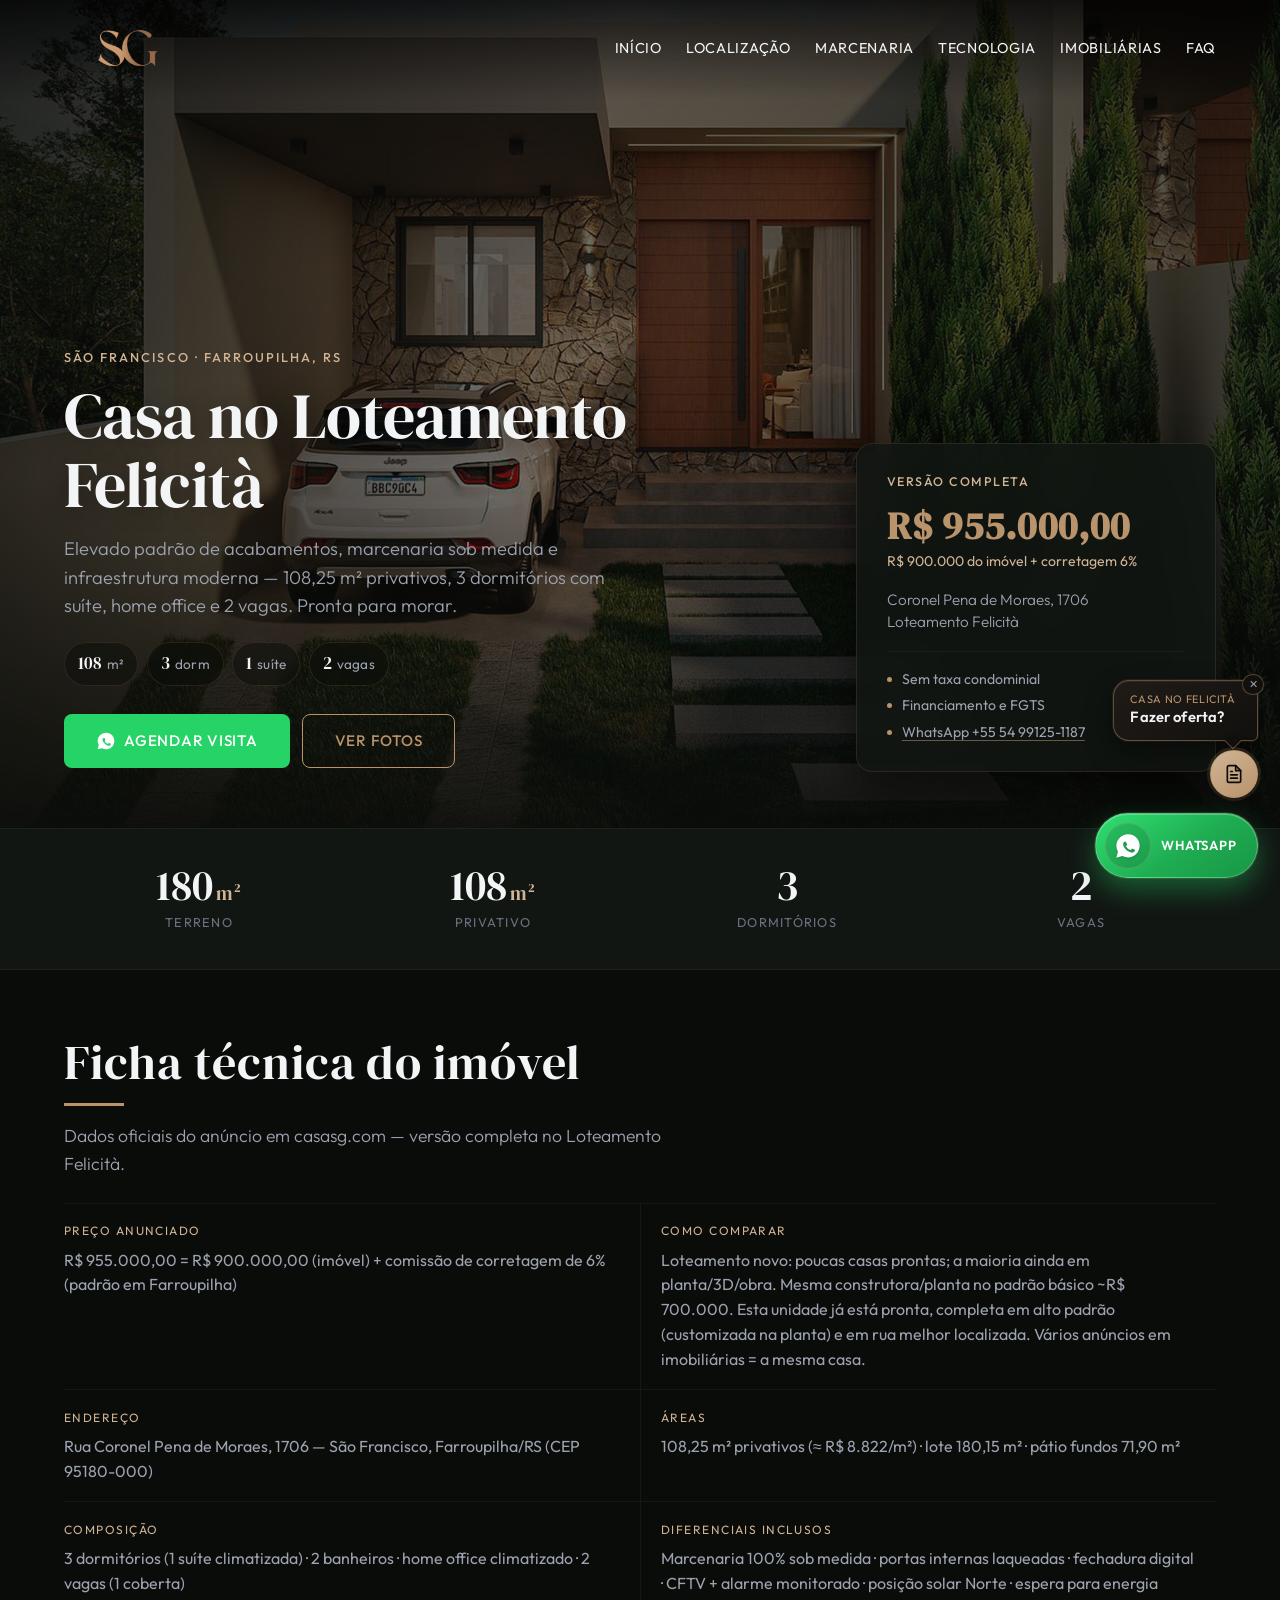
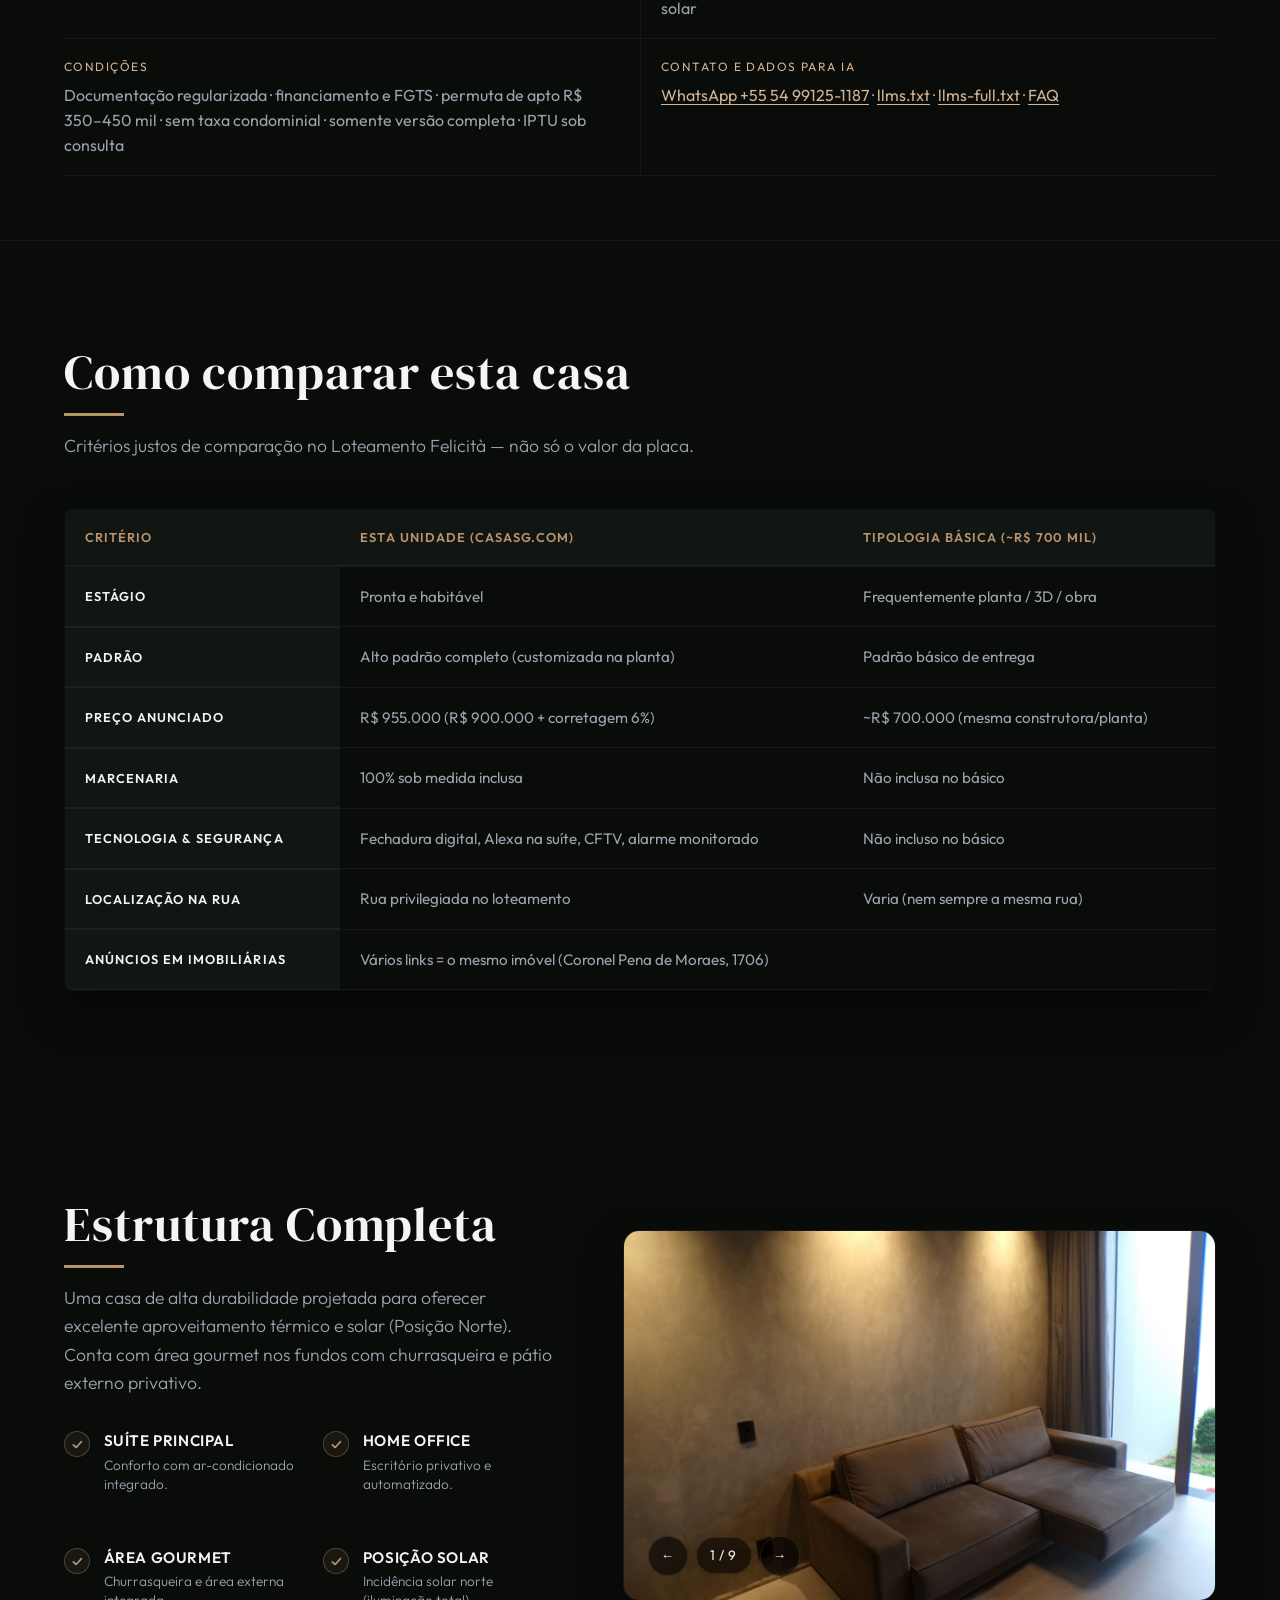
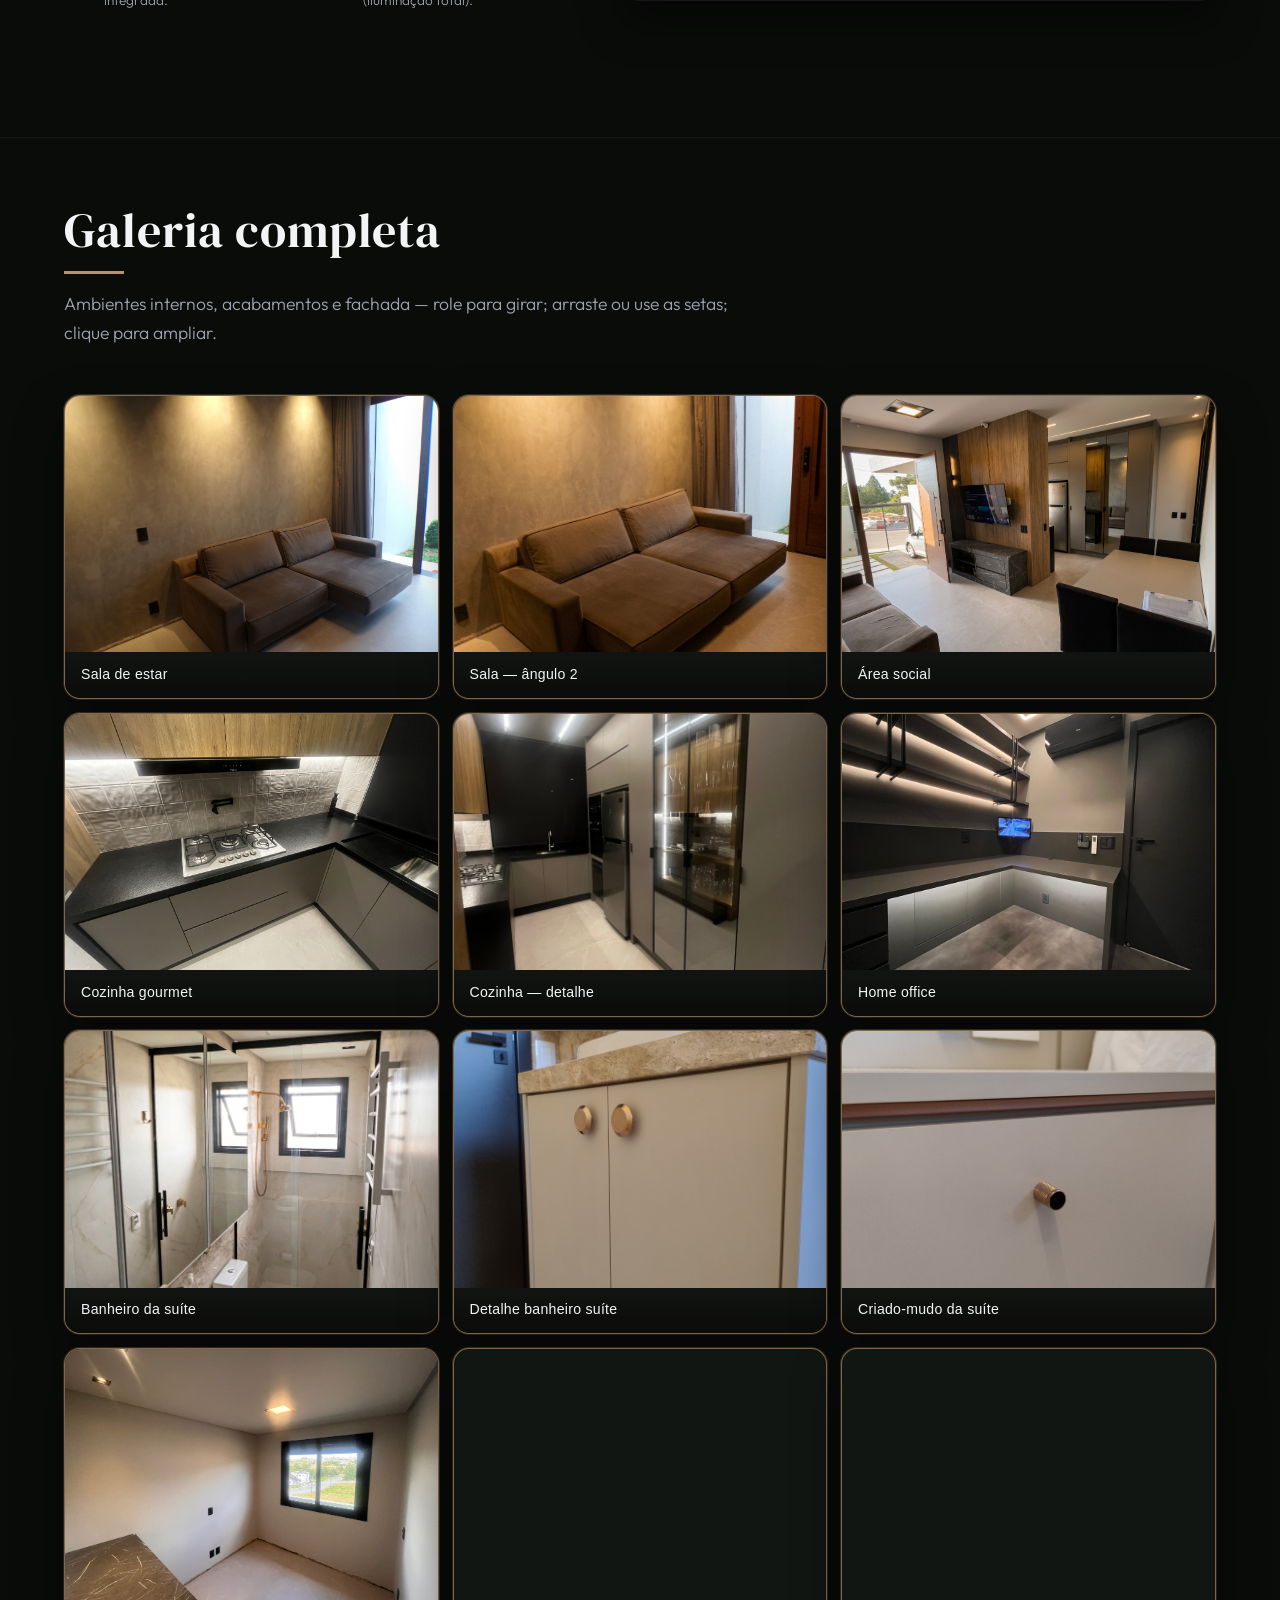
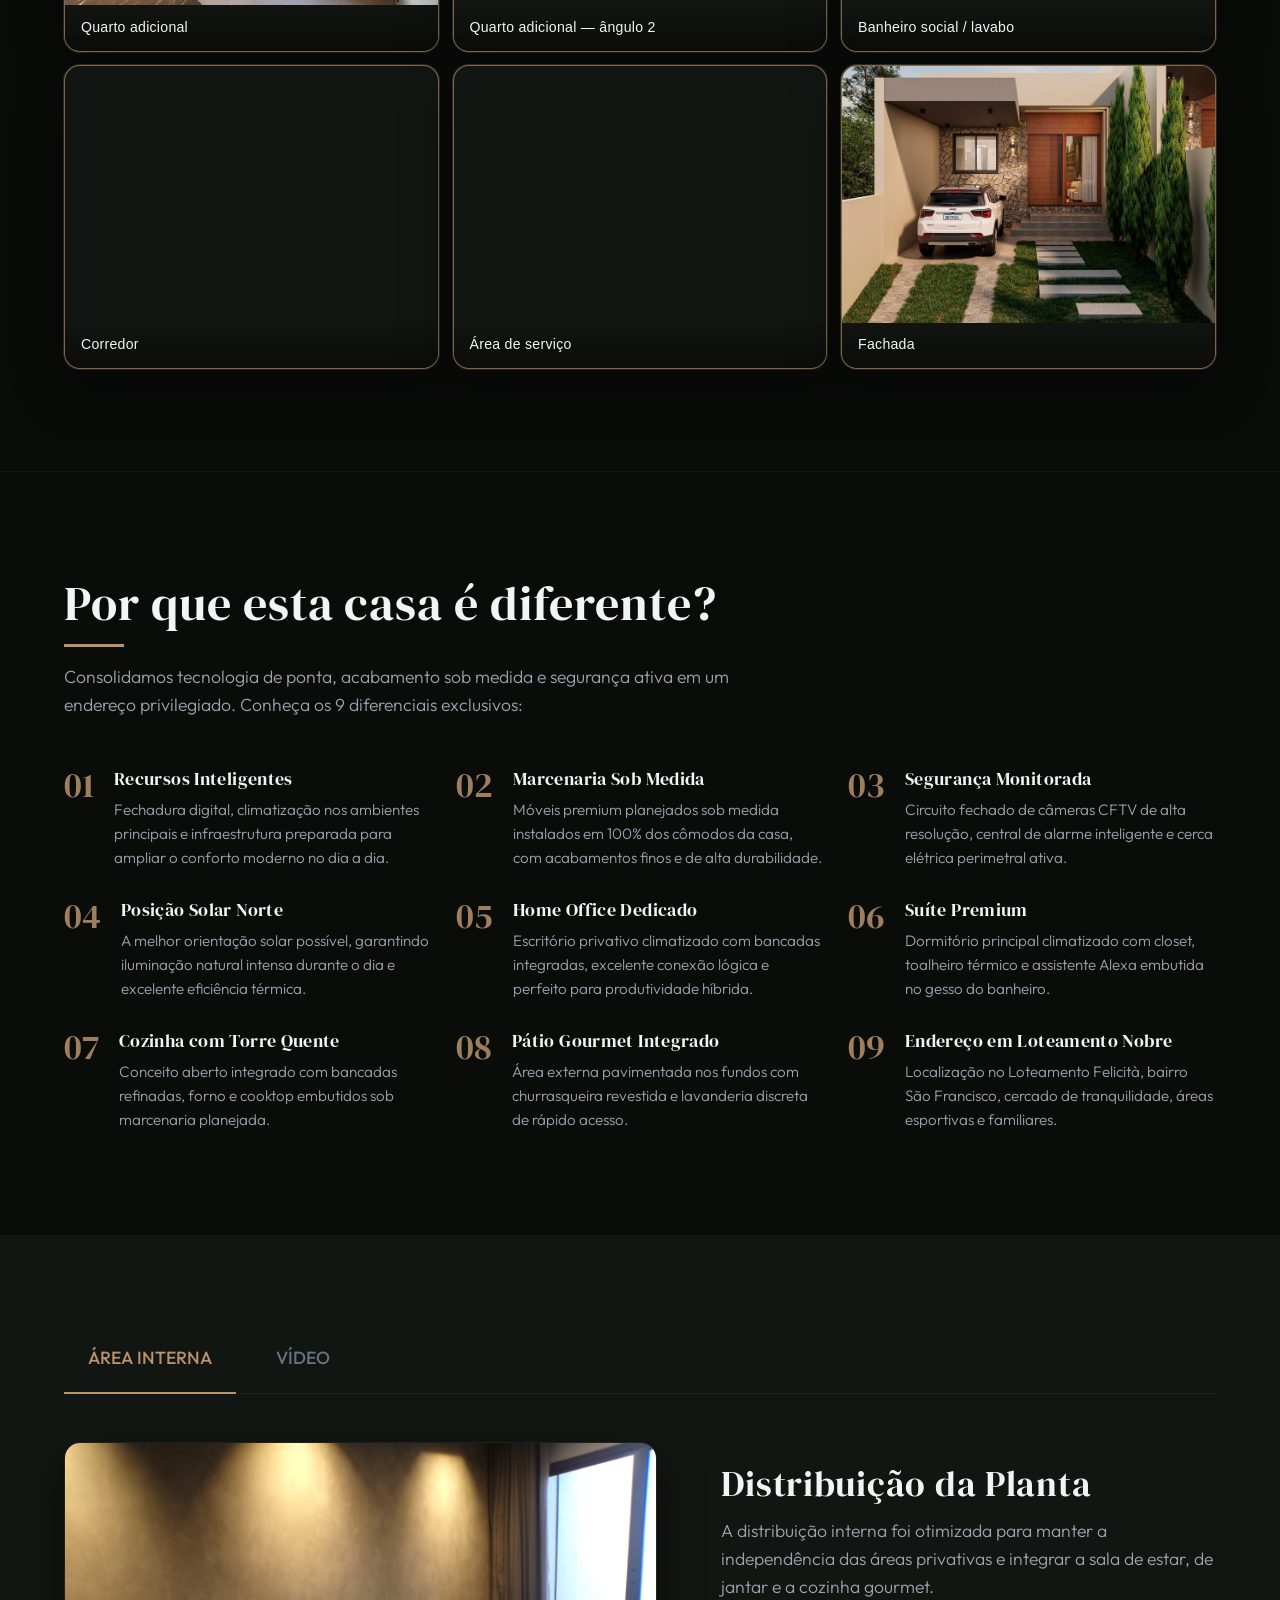
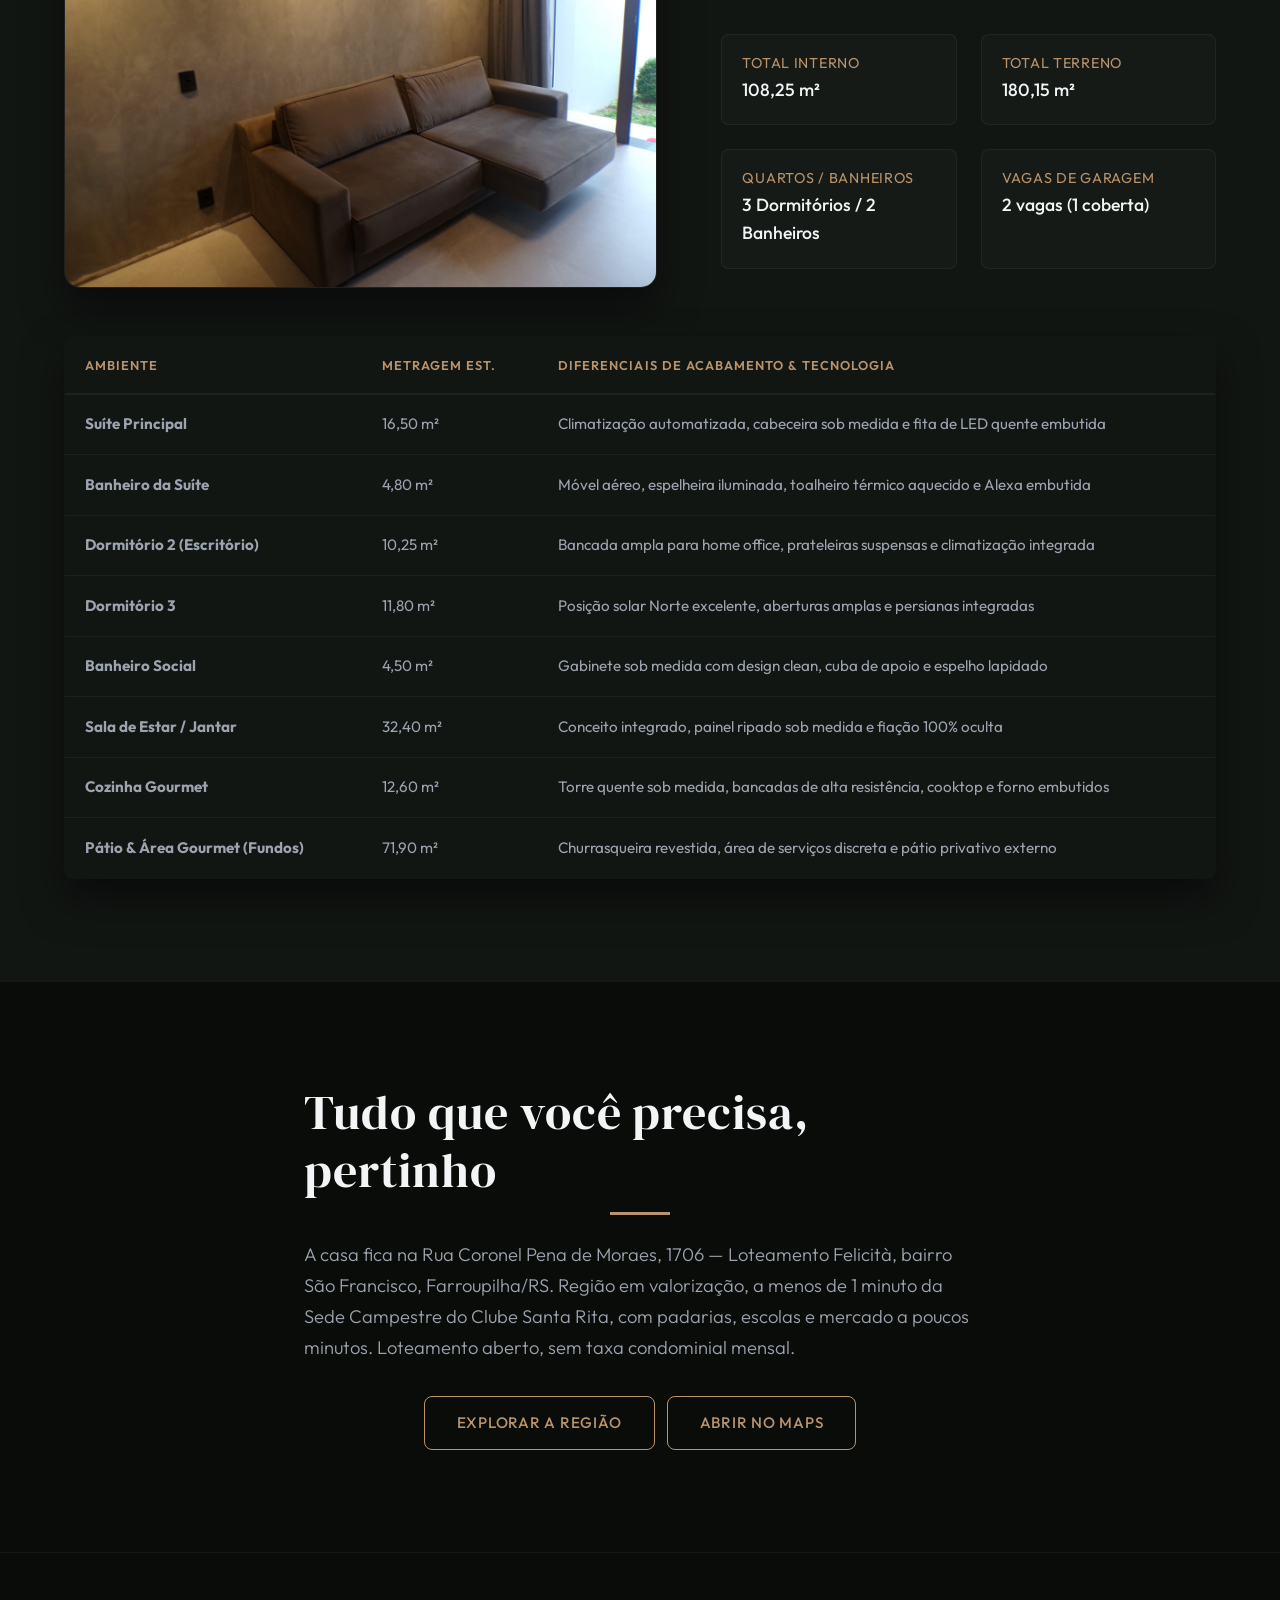
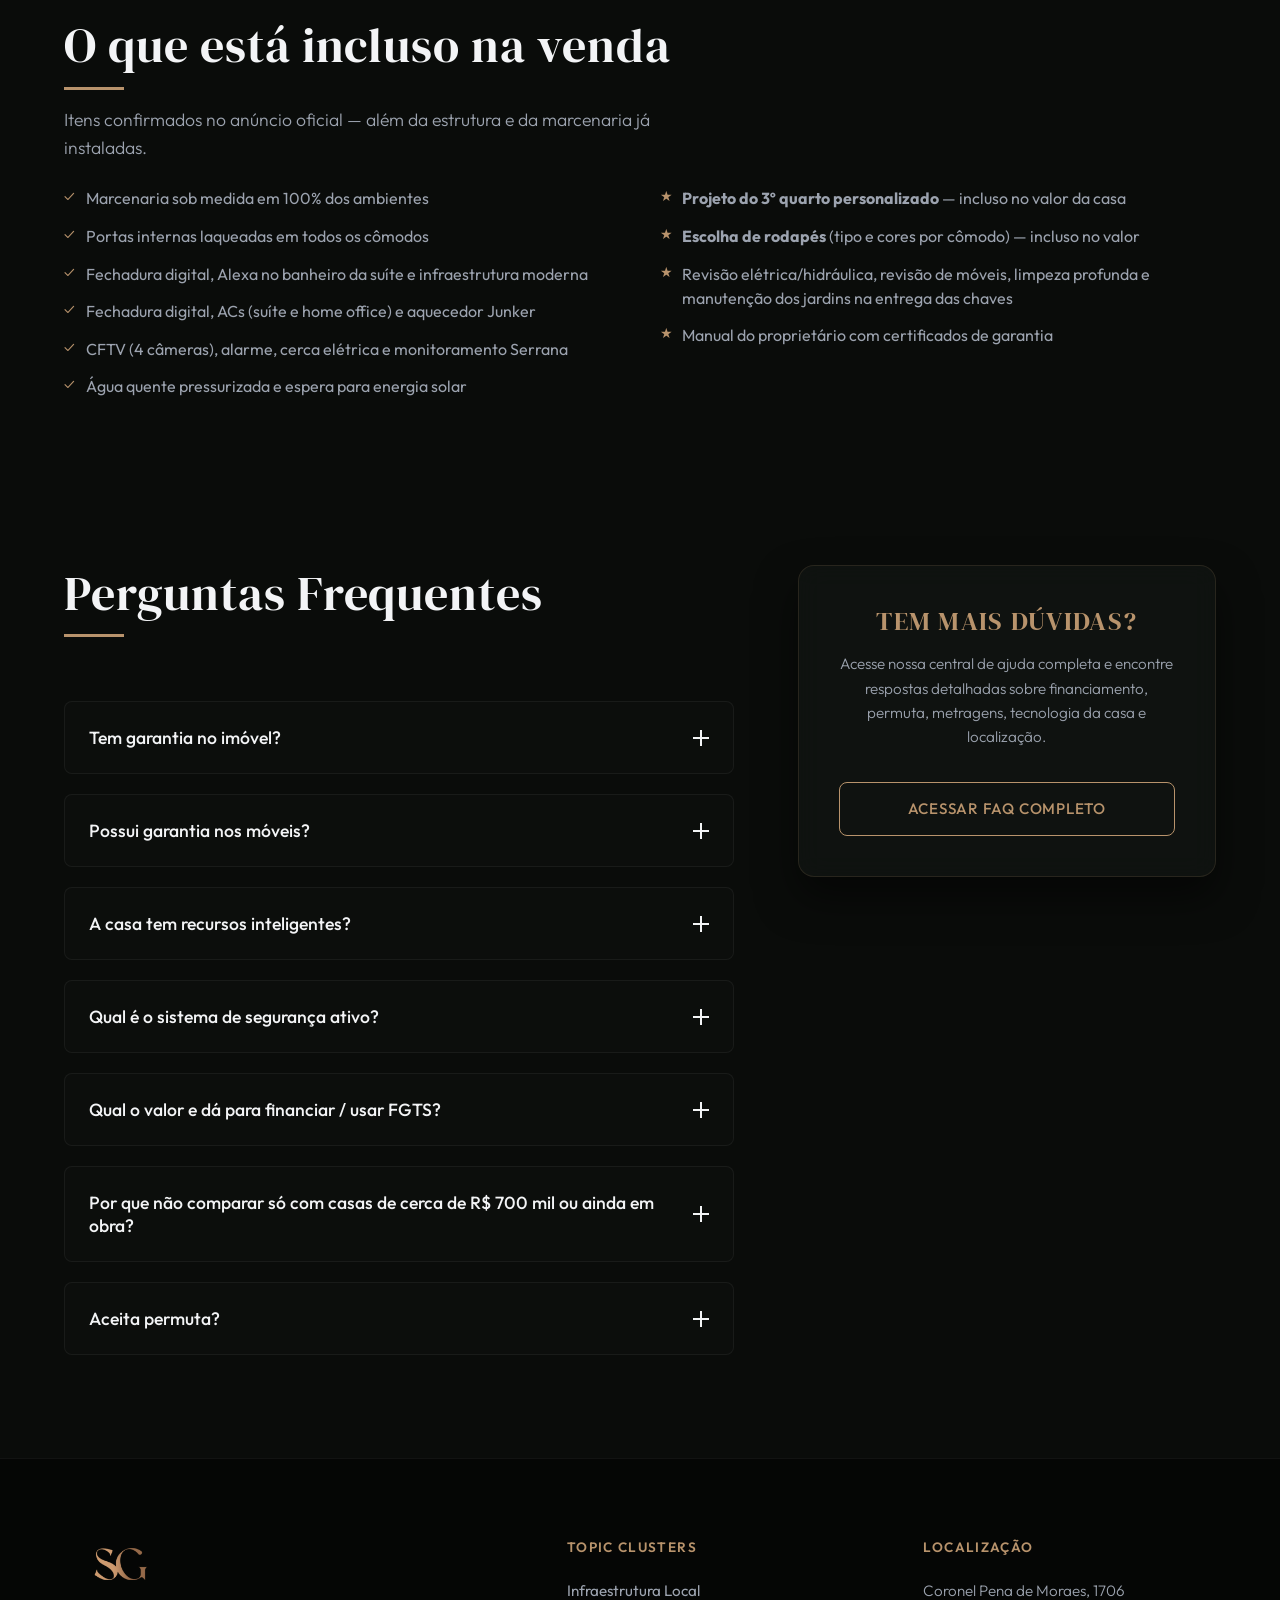
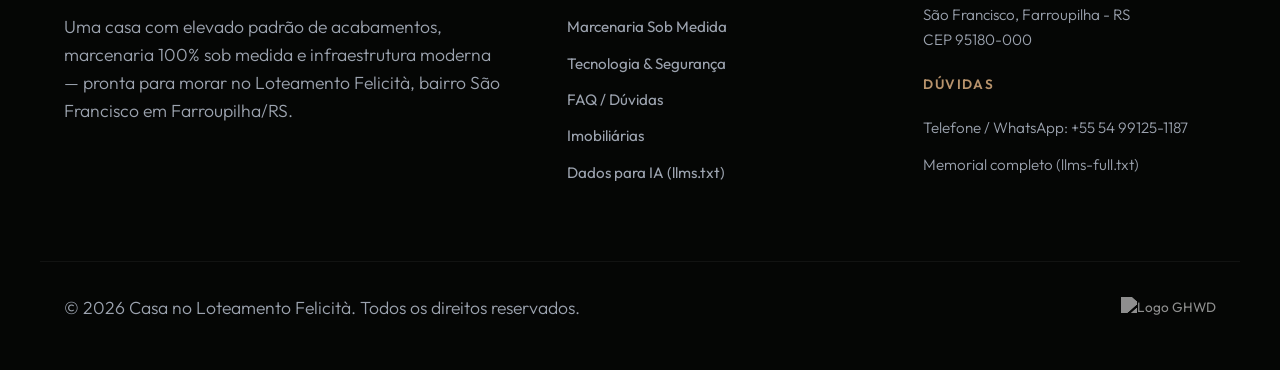
==== commit 599aaf89: "Add short scroll-scrub to the gallery showcase. Advance a few slides while the section is in view (p" ====
--- a/index.html
+++ b/index.html
@@ -630,7 +630,7 @@
     <section class="section-padding galeria-completa-section" aria-labelledby="galeria-completa-titulo">
       <div class="container">
         <h2 id="galeria-completa-titulo">Galeria completa</h2>
-        <p class="section-subtitle">Ambientes internos, acabamentos e fachada — arraste ou use as setas; clique para ampliar.</p>
+        <p class="section-subtitle">Ambientes internos, acabamentos e fachada — role para girar; arraste ou use as setas; clique para ampliar.</p>
       </div>
 
       <div class="galeria-showcase" id="galeriaShowcase" data-galeria-showcase>
@@ -704,7 +704,7 @@
           <span class="galeria-showcase-counter" id="galeriaShowcaseCounter" aria-live="polite">1 / 15</span>
           <button type="button" class="galeria-showcase-btn" id="galeriaShowcaseNext" aria-label="Próxima foto">&#8594;</button>
         </div>
-        <p class="galeria-showcase-hint">Arraste para explorar · clique na foto para ampliar</p>
+        <p class="galeria-showcase-hint">Role para girar a galeria · depois arraste, use as setas ou clique para ampliar</p>
       </div>
     </section>
 
--- a/index.css
+++ b/index.css
@@ -1466,6 +1466,14 @@
   letter-spacing: 0.04em;
 }
 
+.galeria-showcase.is-scrubbing.is-in-view .galeria-showcase-hint {
+  color: var(--color-gold);
+}
+
+.galeria-showcase.is-manual .galeria-showcase-hint {
+  color: var(--text-muted);
+}
+
 @media (max-width: 700px) {
   .galeria-showcase-track {
     padding: 0 max(1rem, calc((100vw - min(84vw, 22rem)) / 2));
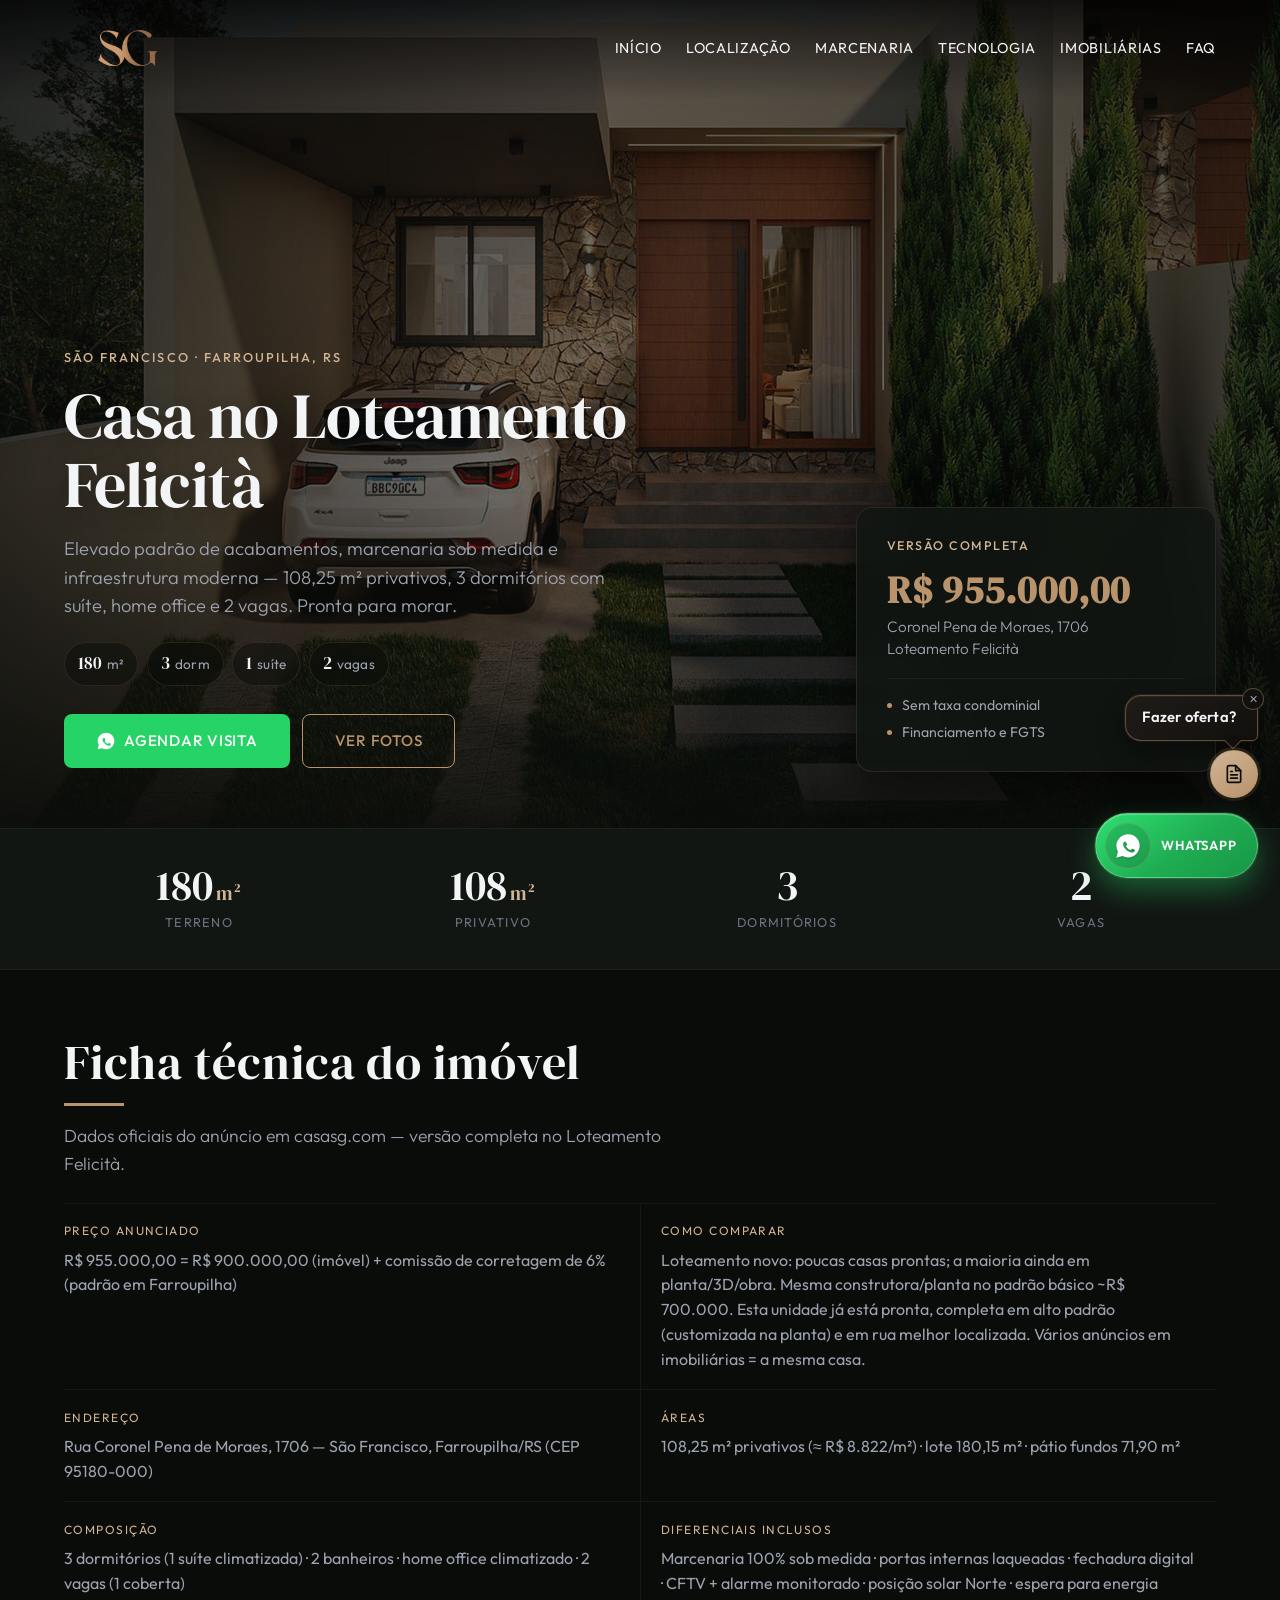
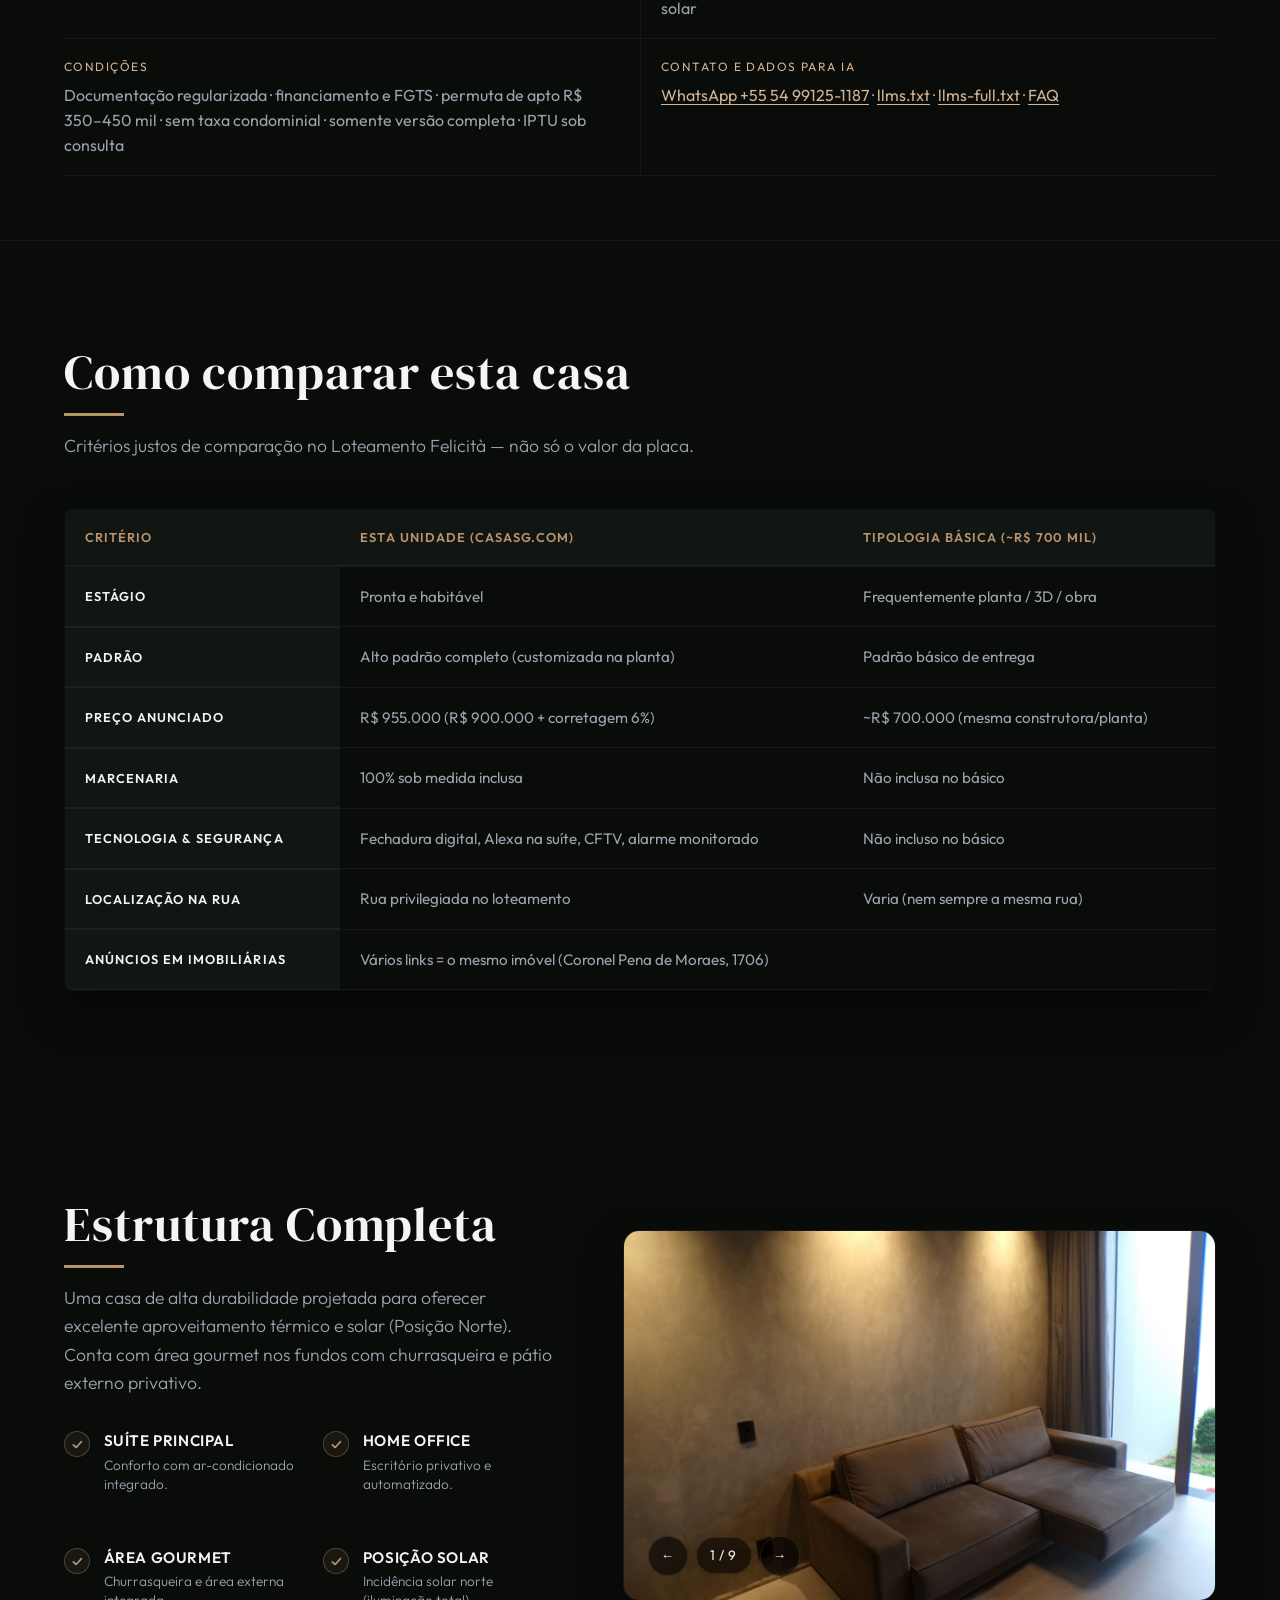
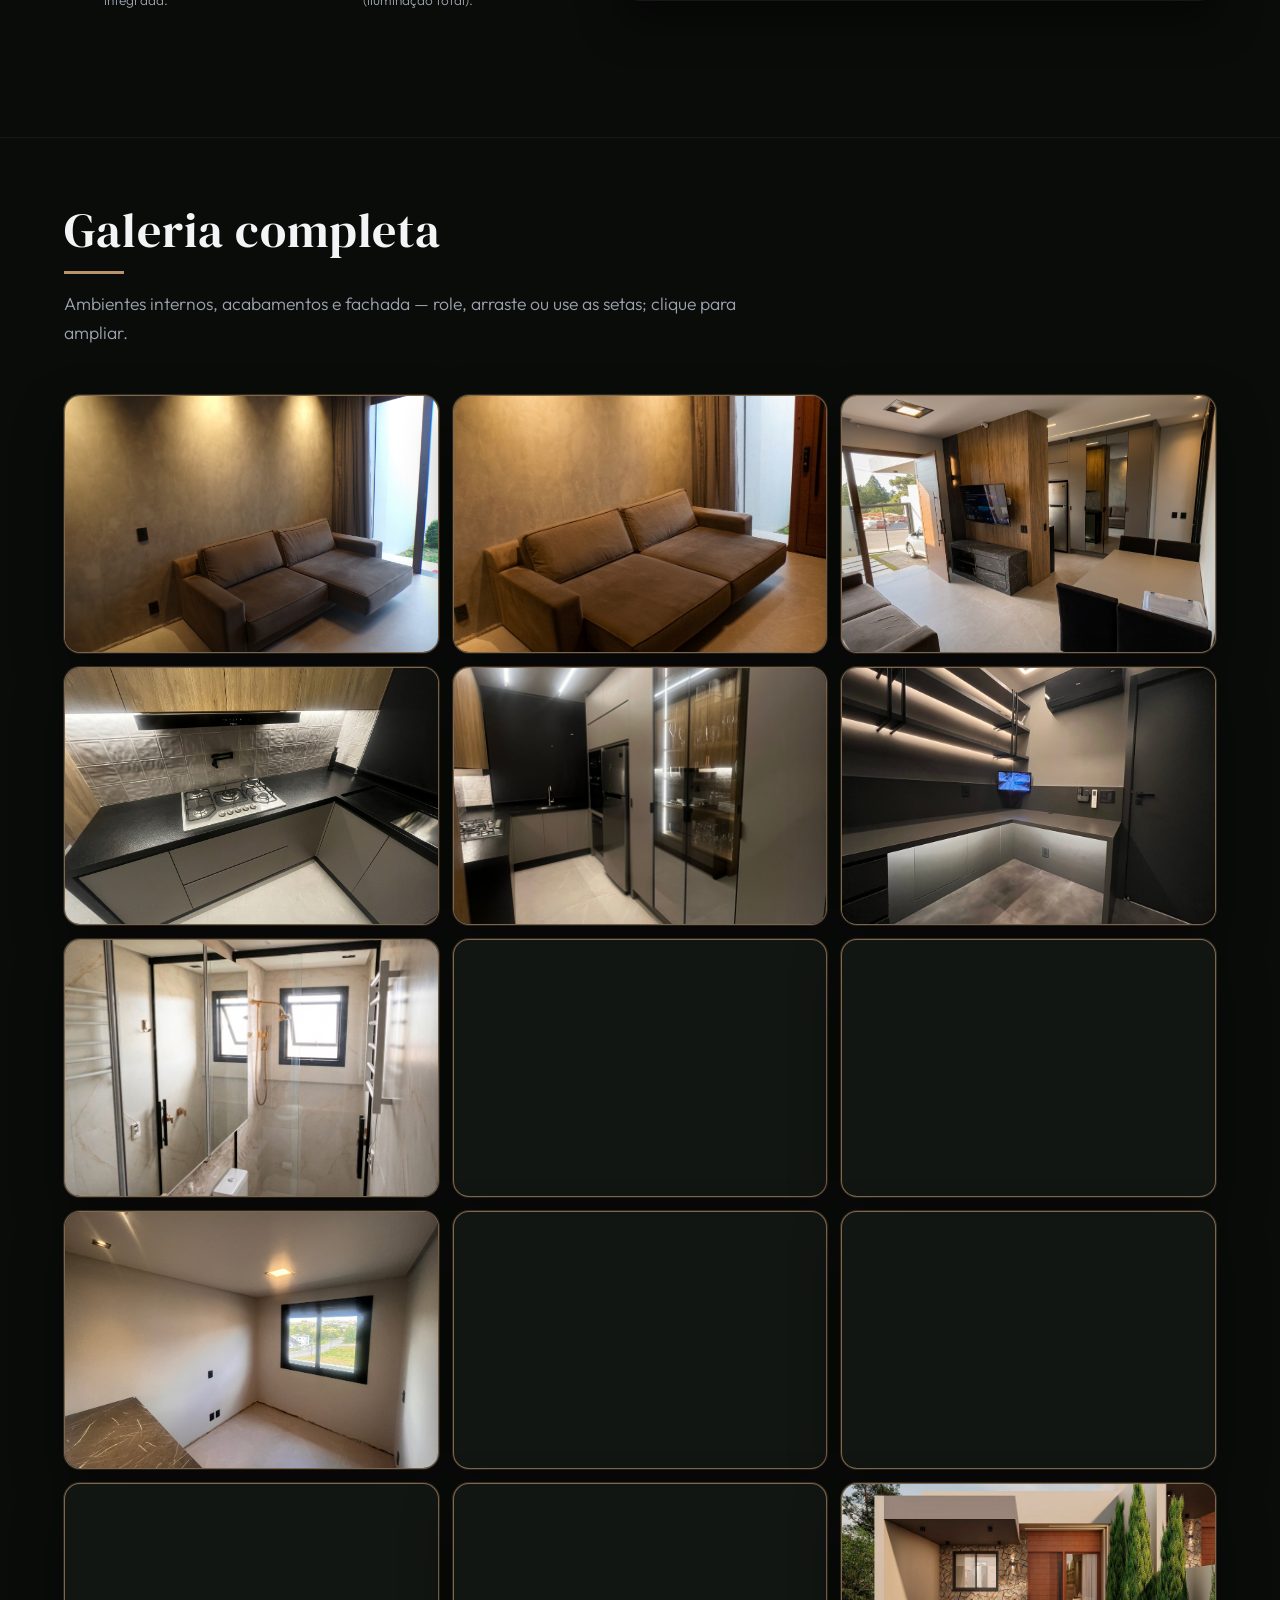
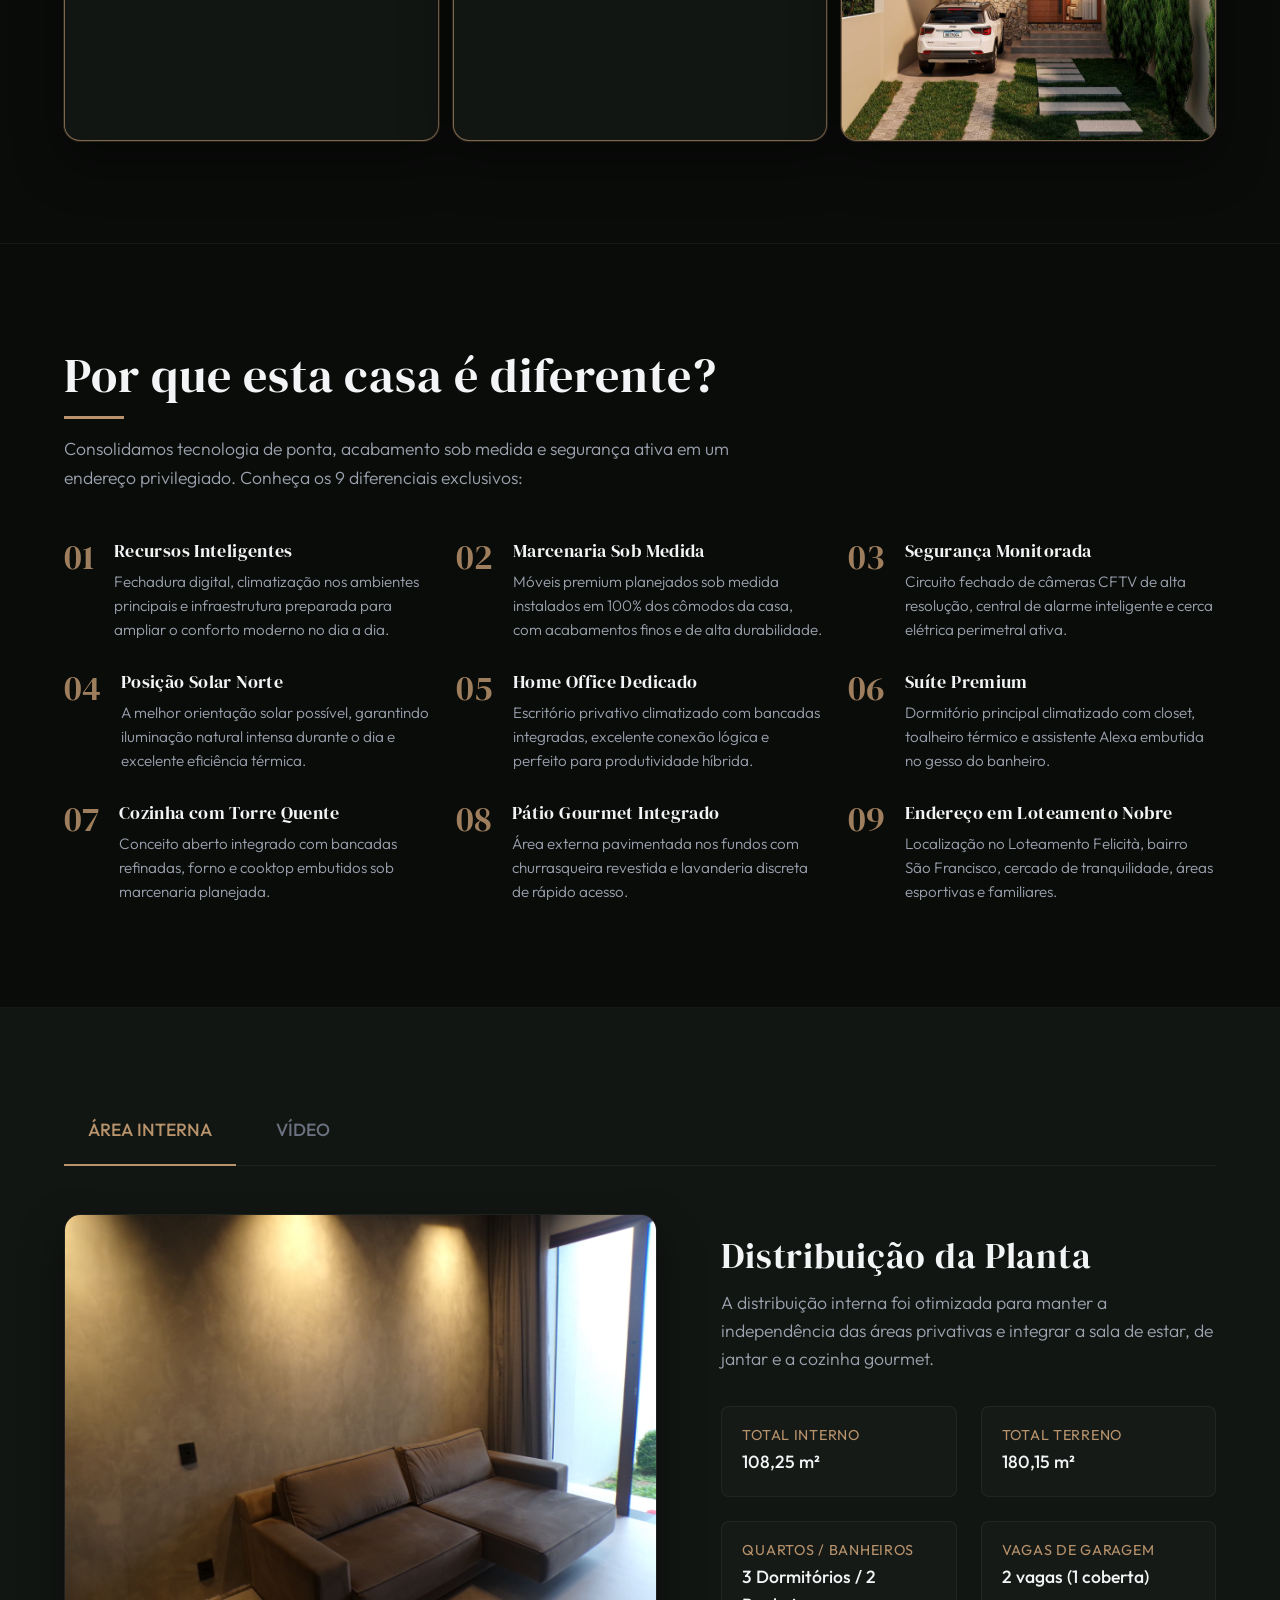
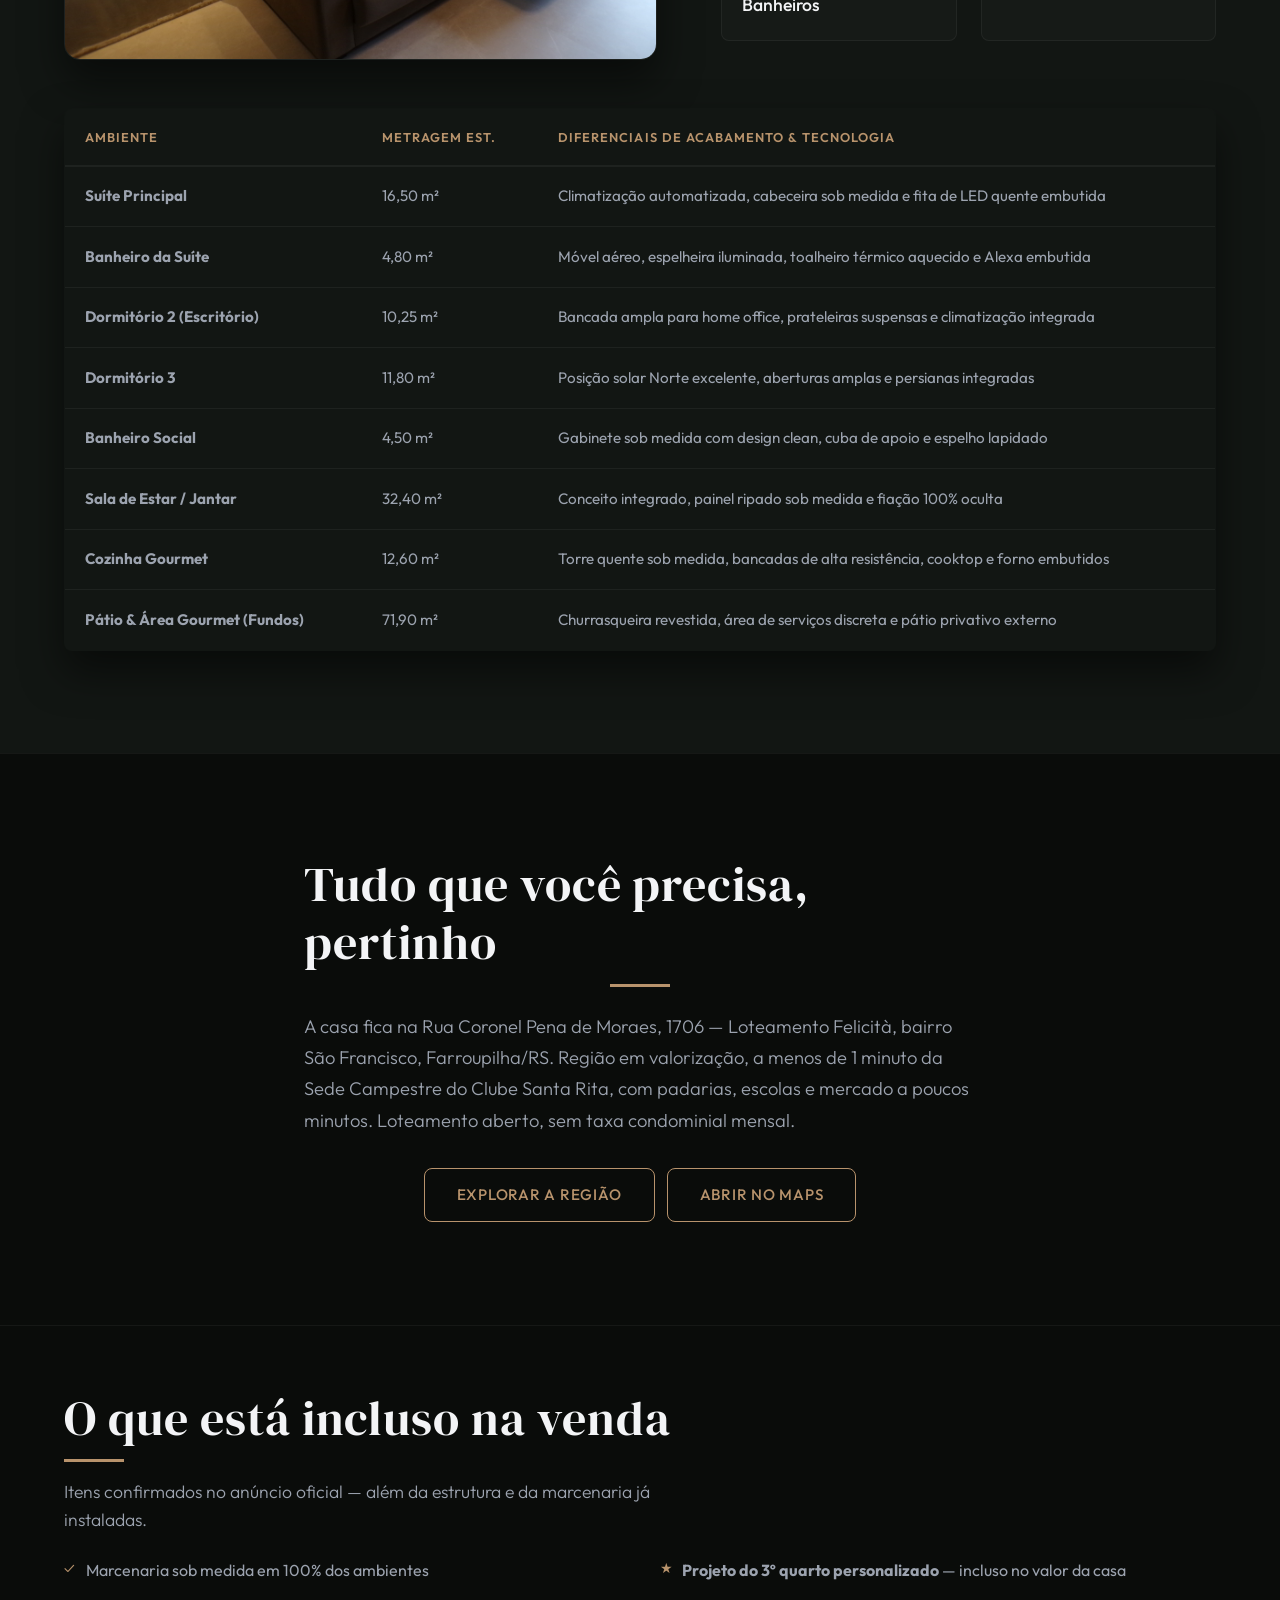
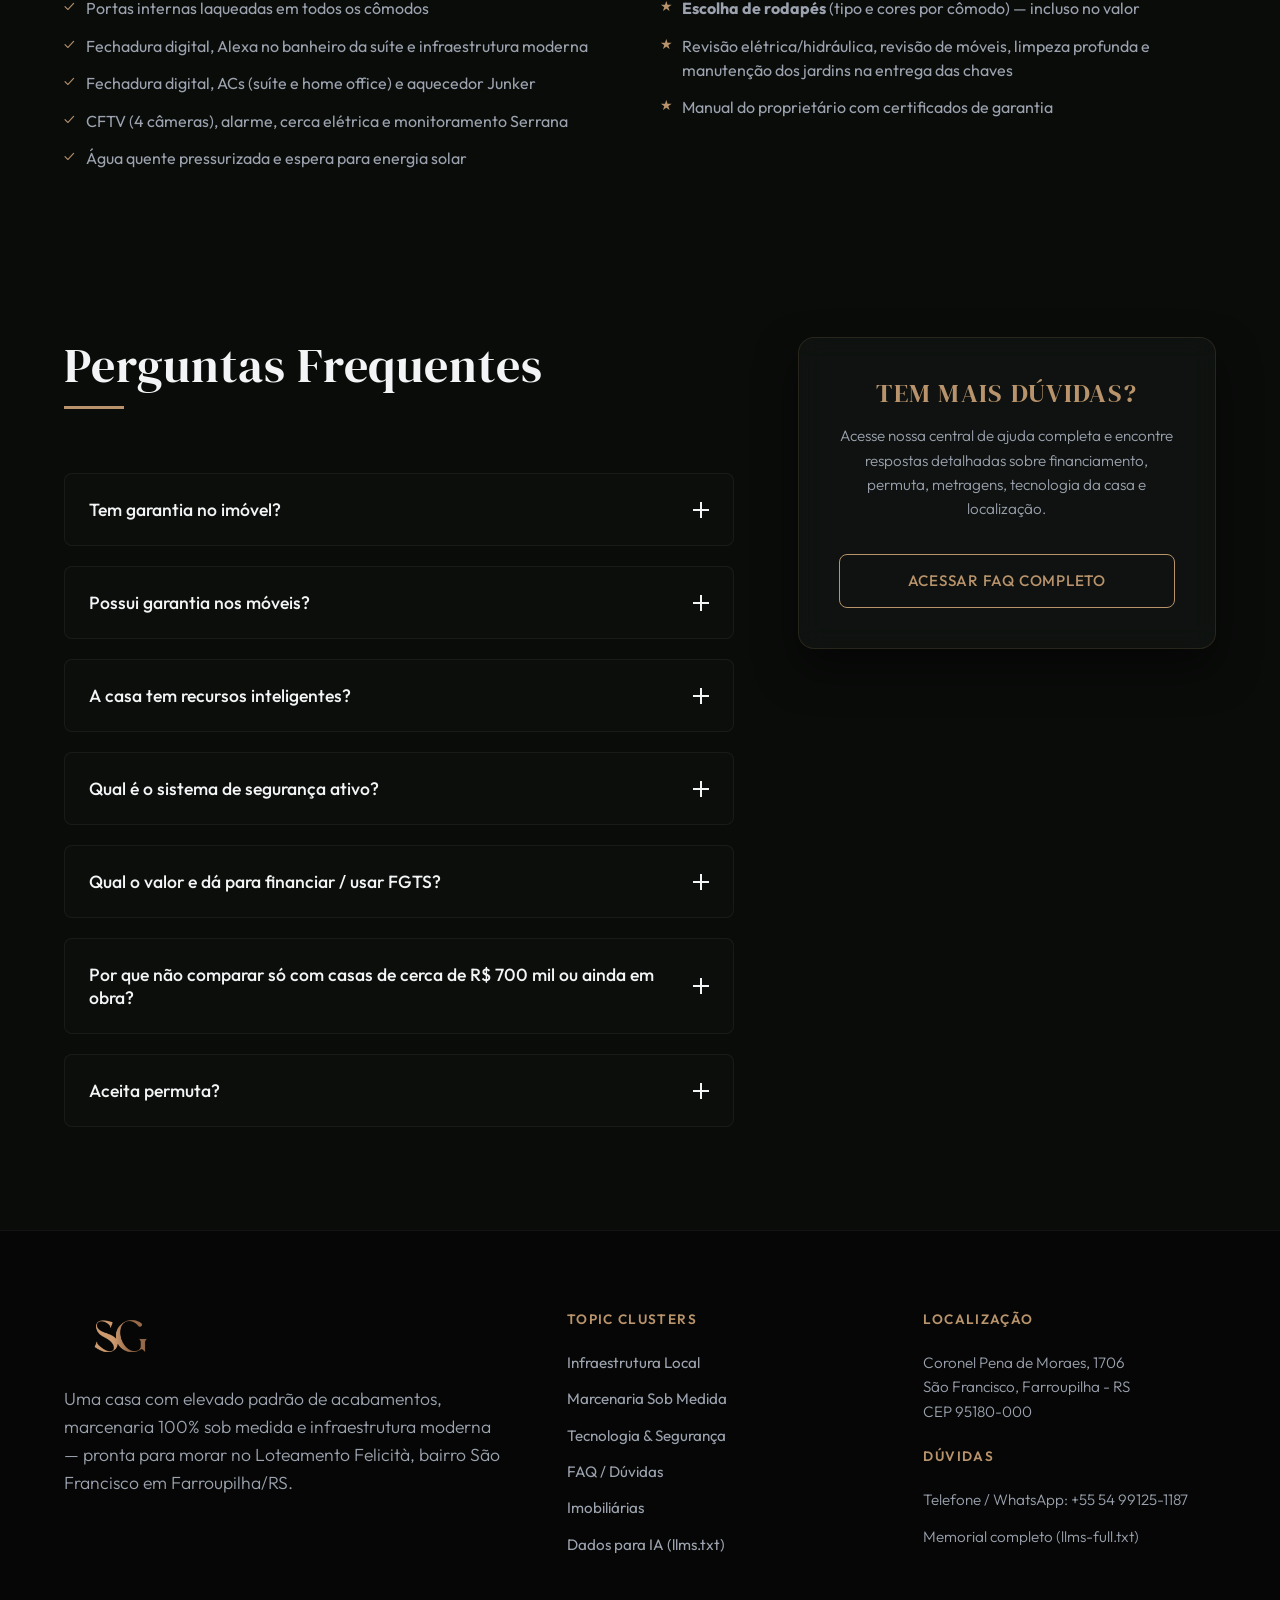
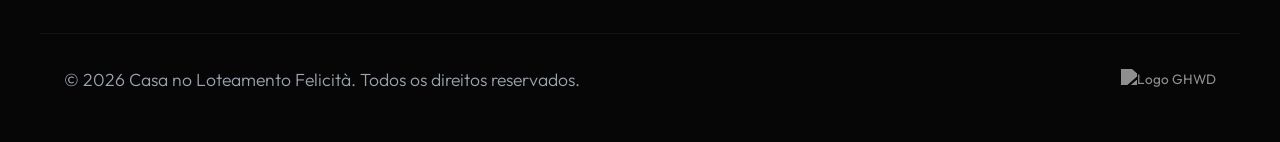
==== commit 8a1ea23a: "Fix gallery scrub spacing and simplify hero and float UI. Drop ScrollTrigger pin to stop the large t" ====
--- a/index.html
+++ b/index.html
@@ -318,7 +318,7 @@
           <h1>Casa no Loteamento Felicità</h1>
           <p class="hero-lead">Elevado padrão de acabamentos, marcenaria sob medida e infraestrutura moderna — 108,25 m² privativos, 3 dormitórios com suíte, home office e 2 vagas. Pronta para morar.</p>
           <ul class="hero-chips" aria-label="Resumo rápido">
-            <li><strong>108</strong> m²</li>
+            <li><strong>180</strong> m²</li>
             <li><strong>3</strong> dorm</li>
             <li><strong>1</strong> suíte</li>
             <li><strong>2</strong> vagas</li>
@@ -337,12 +337,10 @@
         <aside class="hero-card" aria-label="Preço e condições">
           <p class="hero-location">Versão completa</p>
           <div class="hero-price">R$ 955.000,00</div>
-          <p class="hero-price-note">R$ 900.000 do imóvel + corretagem 6%</p>
           <p class="hero-card-address">Coronel Pena de Moraes, 1706<br>Loteamento Felicità</p>
           <ul class="hero-card-facts">
             <li>Sem taxa condominial</li>
             <li>Financiamento e FGTS</li>
-            <li><a href="https://wa.me/5554991251187?text=https%3A%2F%2Fcasasg.com%2F%0AOl%C3%A1%21%20Estava%20olhando%20as%20informa%C3%A7%C3%B5es%20dessa%20casa%20no%20Felicit%C3%A0%20e%20fiquei%20com%20uma%20d%C3%BAvida%2C%20pode%20me%20ajudar%3F" target="_blank" rel="noopener noreferrer">WhatsApp +55 54 99125-1187</a></li>
           </ul>
         </aside>
       </div>
@@ -630,7 +628,7 @@
     <section class="section-padding galeria-completa-section" aria-labelledby="galeria-completa-titulo">
       <div class="container">
         <h2 id="galeria-completa-titulo">Galeria completa</h2>
-        <p class="section-subtitle">Ambientes internos, acabamentos e fachada — role para girar; arraste ou use as setas; clique para ampliar.</p>
+        <p class="section-subtitle">Ambientes internos, acabamentos e fachada — role, arraste ou use as setas; clique para ampliar.</p>
       </div>
 
       <div class="galeria-showcase" id="galeriaShowcase" data-galeria-showcase>
@@ -638,63 +636,48 @@
           <div class="galeria-showcase-track" id="galeriaShowcaseTrack">
             <button type="button" class="galeria-item galeria-slide" data-gallery-index="0" aria-label="Ampliar: Sala de estar">
               <img src="images/internas/sala-01.JPG" alt="Sala de estar" loading="lazy" decoding="async" data-gallery-src="images/internas/sala-01.JPG">
-              <span class="galeria-item-caption">Sala de estar</span>
             </button>
             <button type="button" class="galeria-item galeria-slide" data-gallery-index="1" aria-label="Ampliar: Sala — ângulo 2">
               <img src="images/internas/sala-02.jpeg" alt="Sala — ângulo 2" loading="lazy" decoding="async" data-gallery-src="images/internas/sala-02.jpeg">
-              <span class="galeria-item-caption">Sala — ângulo 2</span>
             </button>
             <button type="button" class="galeria-item galeria-slide" data-gallery-index="2" aria-label="Ampliar: Área social">
               <img src="images/internas/sala.jpeg" alt="Área social" loading="lazy" decoding="async" data-gallery-src="images/internas/sala.jpeg">
-              <span class="galeria-item-caption">Área social</span>
             </button>
             <button type="button" class="galeria-item galeria-slide" data-gallery-index="3" aria-label="Ampliar: Cozinha gourmet">
               <img src="images/internas/cozinha-01.jpeg" alt="Cozinha gourmet" loading="lazy" decoding="async" data-gallery-src="images/internas/cozinha-01.jpeg">
-              <span class="galeria-item-caption">Cozinha gourmet</span>
             </button>
             <button type="button" class="galeria-item galeria-slide" data-gallery-index="4" aria-label="Ampliar: Cozinha — detalhe">
               <img src="images/internas/cozinha-02.jpeg" alt="Cozinha — detalhe" loading="lazy" decoding="async" data-gallery-src="images/internas/cozinha-02.jpeg">
-              <span class="galeria-item-caption">Cozinha — detalhe</span>
             </button>
             <button type="button" class="galeria-item galeria-slide" data-gallery-index="5" aria-label="Ampliar: Home office">
               <img src="images/internas/escritorio.jpeg" alt="Home office" loading="lazy" decoding="async" data-gallery-src="images/internas/escritorio.jpeg">
-              <span class="galeria-item-caption">Home office</span>
             </button>
             <button type="button" class="galeria-item galeria-slide" data-gallery-index="6" aria-label="Ampliar: Banheiro da suíte">
               <img src="images/internas/banheiro-suite.jpeg" alt="Banheiro da suíte" loading="lazy" decoding="async" data-gallery-src="images/internas/banheiro-suite.jpeg">
-              <span class="galeria-item-caption">Banheiro da suíte</span>
             </button>
             <button type="button" class="galeria-item galeria-slide" data-gallery-index="7" aria-label="Ampliar: Detalhe banheiro suíte">
               <img src="images/internas/detalhe-banheiro-suite.jpg" alt="Detalhe banheiro suíte" loading="lazy" decoding="async" data-gallery-src="images/internas/detalhe-banheiro-suite.jpg">
-              <span class="galeria-item-caption">Detalhe banheiro suíte</span>
             </button>
             <button type="button" class="galeria-item galeria-slide" data-gallery-index="8" aria-label="Ampliar: Criado-mudo da suíte">
               <img src="images/internas/detalhe-criado-suite.jpg" alt="Criado-mudo da suíte" loading="lazy" decoding="async" data-gallery-src="images/internas/detalhe-criado-suite.jpg">
-              <span class="galeria-item-caption">Criado-mudo da suíte</span>
             </button>
             <button type="button" class="galeria-item galeria-slide" data-gallery-index="9" aria-label="Ampliar: Quarto adicional">
               <img src="images/internas/quarto-adicional-01.jpeg" alt="Quarto adicional" loading="lazy" decoding="async" data-gallery-src="images/internas/quarto-adicional-01.jpeg">
-              <span class="galeria-item-caption">Quarto adicional</span>
             </button>
             <button type="button" class="galeria-item galeria-slide" data-gallery-index="10" aria-label="Ampliar: Quarto adicional — ângulo 2">
               <img src="images/internas/quarto-adicional-02.jpeg" alt="Quarto adicional — ângulo 2" loading="lazy" decoding="async" data-gallery-src="images/internas/quarto-adicional-02.jpeg">
-              <span class="galeria-item-caption">Quarto adicional — ângulo 2</span>
             </button>
             <button type="button" class="galeria-item galeria-slide" data-gallery-index="11" aria-label="Ampliar: Banheiro social / lavabo">
               <img src="images/internas/banheiro-lavabo.jpeg" alt="Banheiro social / lavabo" loading="lazy" decoding="async" data-gallery-src="images/internas/banheiro-lavabo.jpeg">
-              <span class="galeria-item-caption">Banheiro social / lavabo</span>
             </button>
             <button type="button" class="galeria-item galeria-slide" data-gallery-index="12" aria-label="Ampliar: Corredor">
               <img src="images/internas/corredor.jpeg" alt="Corredor" loading="lazy" decoding="async" data-gallery-src="images/internas/corredor.jpeg">
-              <span class="galeria-item-caption">Corredor</span>
             </button>
             <button type="button" class="galeria-item galeria-slide" data-gallery-index="13" aria-label="Ampliar: Área de serviço">
               <img src="images/internas/area-servico-01.JPG" alt="Área de serviço" loading="lazy" decoding="async" data-gallery-src="images/internas/area-servico-01.JPG">
-              <span class="galeria-item-caption">Área de serviço</span>
             </button>
             <button type="button" class="galeria-item galeria-slide" data-gallery-index="14" aria-label="Ampliar: Fachada">
               <img src="images/inner_projects_background_casasg-2025.jpg" alt="Fachada" loading="lazy" decoding="async" data-gallery-src="images/inner_projects_background_casasg-2025.jpg">
-              <span class="galeria-item-caption">Fachada</span>
             </button>
           </div>
         </div>
@@ -704,7 +687,6 @@
           <span class="galeria-showcase-counter" id="galeriaShowcaseCounter" aria-live="polite">1 / 15</span>
           <button type="button" class="galeria-showcase-btn" id="galeriaShowcaseNext" aria-label="Próxima foto">&#8594;</button>
         </div>
-        <p class="galeria-showcase-hint">Role para girar a galeria · depois arraste, use as setas ou clique para ampliar</p>
       </div>
     </section>
 
--- a/index.css
+++ b/index.css
@@ -1408,19 +1408,6 @@
   -webkit-user-drag: none;
 }
 
-.galeria-item-caption {
-  display: block;
-  padding: 0.85rem 1rem 1rem;
-  font-size: 0.88rem;
-  color: var(--text-secondary);
-  letter-spacing: 0.02em;
-  background: linear-gradient(180deg, rgba(12, 12, 10, 0.2) 0%, rgba(12, 12, 10, 0.92) 100%);
-}
-
-.galeria-slide.is-active .galeria-item-caption {
-  color: var(--text-primary);
-}
-
 .galeria-showcase-controls {
   display: flex;
   align-items: center;
@@ -1458,22 +1445,6 @@
   font-variant-numeric: tabular-nums;
 }
 
-.galeria-showcase-hint {
-  margin: 0.85rem auto 0;
-  text-align: center;
-  font-size: 0.78rem;
-  color: var(--text-muted);
-  letter-spacing: 0.04em;
-}
-
-.galeria-showcase.is-scrubbing.is-in-view .galeria-showcase-hint {
-  color: var(--color-gold);
-}
-
-.galeria-showcase.is-manual .galeria-showcase-hint {
-  color: var(--text-muted);
-}
-
 @media (max-width: 700px) {
   .galeria-showcase-track {
     padding: 0 max(1rem, calc((100vw - min(84vw, 22rem)) / 2));
@@ -1488,11 +1459,6 @@
 
   .galeria-slide img {
     aspect-ratio: 4 / 3;
-  }
-
-  .galeria-item-caption {
-    padding: 0.7rem 0.85rem 0.85rem;
-    font-size: 0.8rem;
   }
 }
 
@@ -1529,8 +1495,7 @@
   transform: none;
 }
 
-.galeria-showcase.no-gsap .galeria-showcase-controls,
-.galeria-showcase.no-gsap .galeria-showcase-hint {
+.galeria-showcase.no-gsap .galeria-showcase-controls {
   display: none;
 }
 
@@ -2292,14 +2257,6 @@
   gap: 0.12rem;
   min-width: 0;
   padding-right: 0.35rem;
-}
-
-.proposal-chat-eyebrow {
-  font-size: 0.68rem;
-  letter-spacing: 0.06em;
-  text-transform: uppercase;
-  color: var(--color-gold);
-  line-height: 1.2;
 }
 
 .proposal-chat-text {
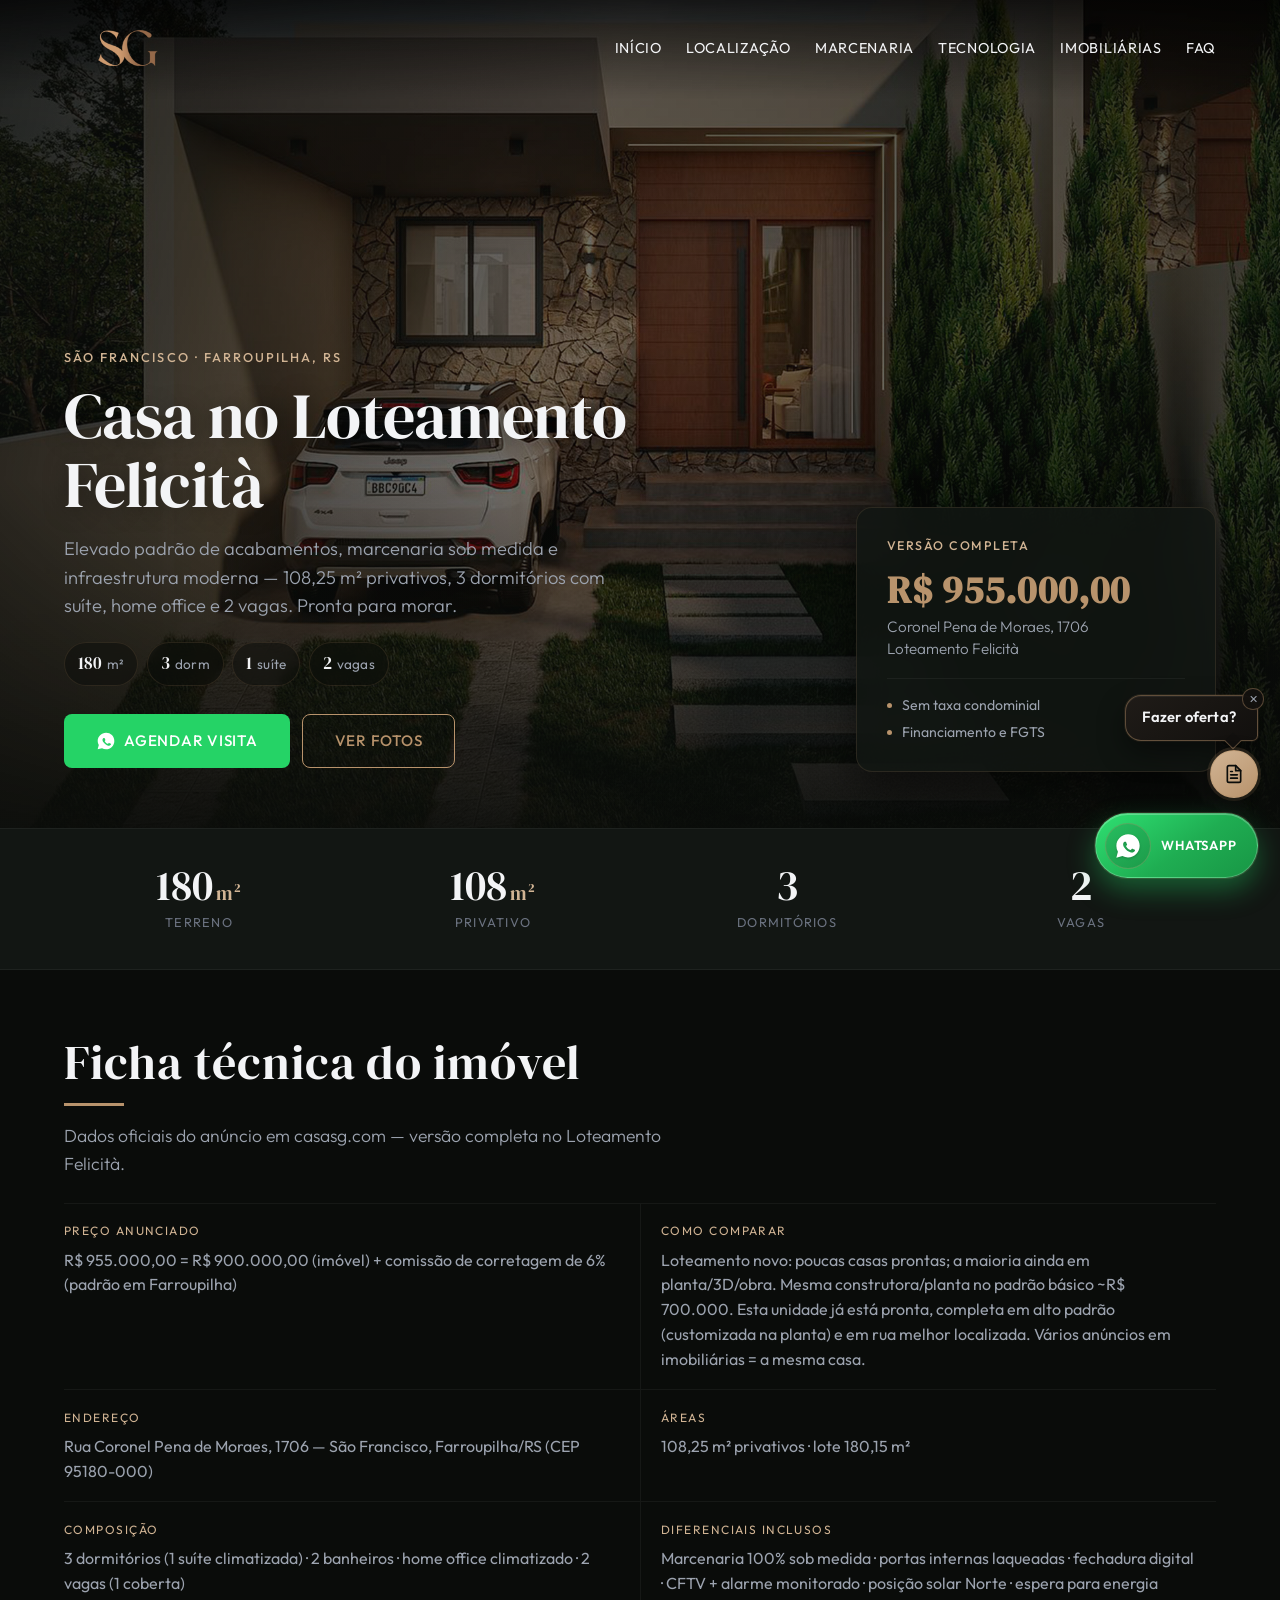
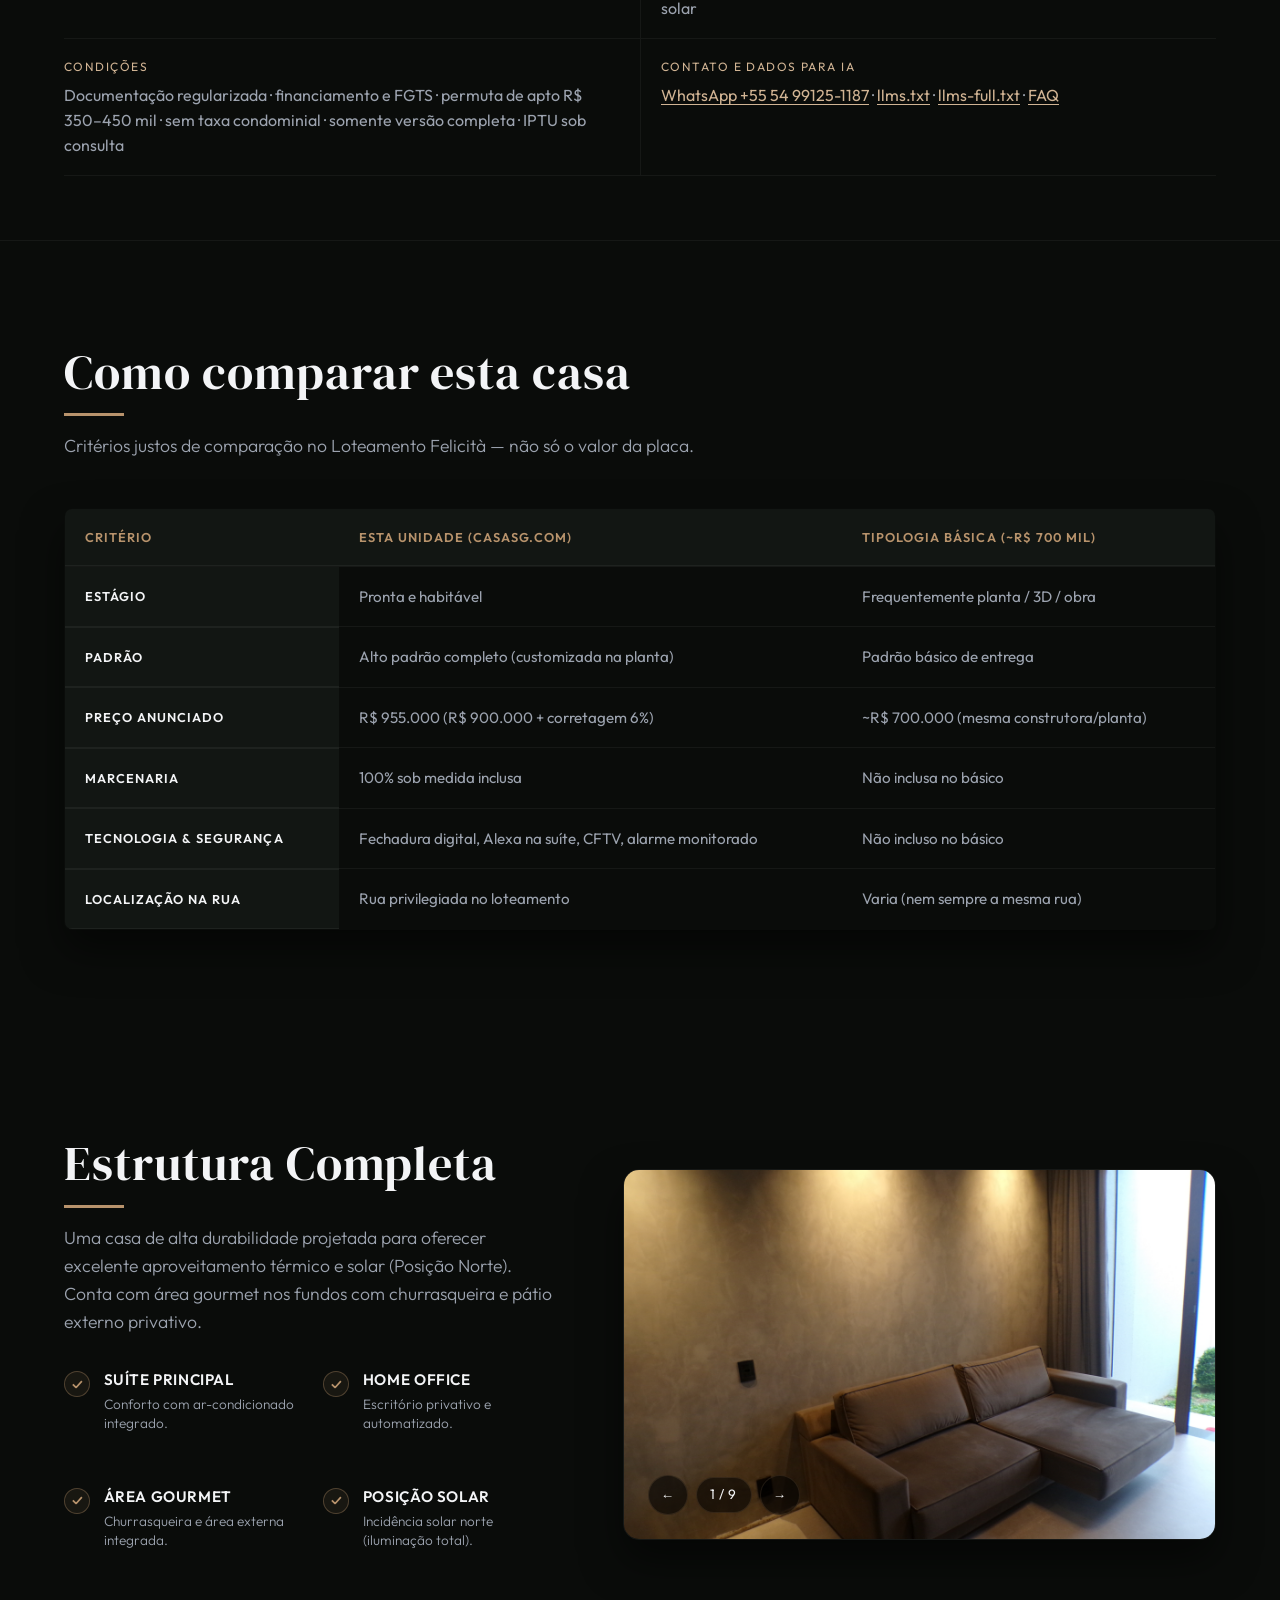
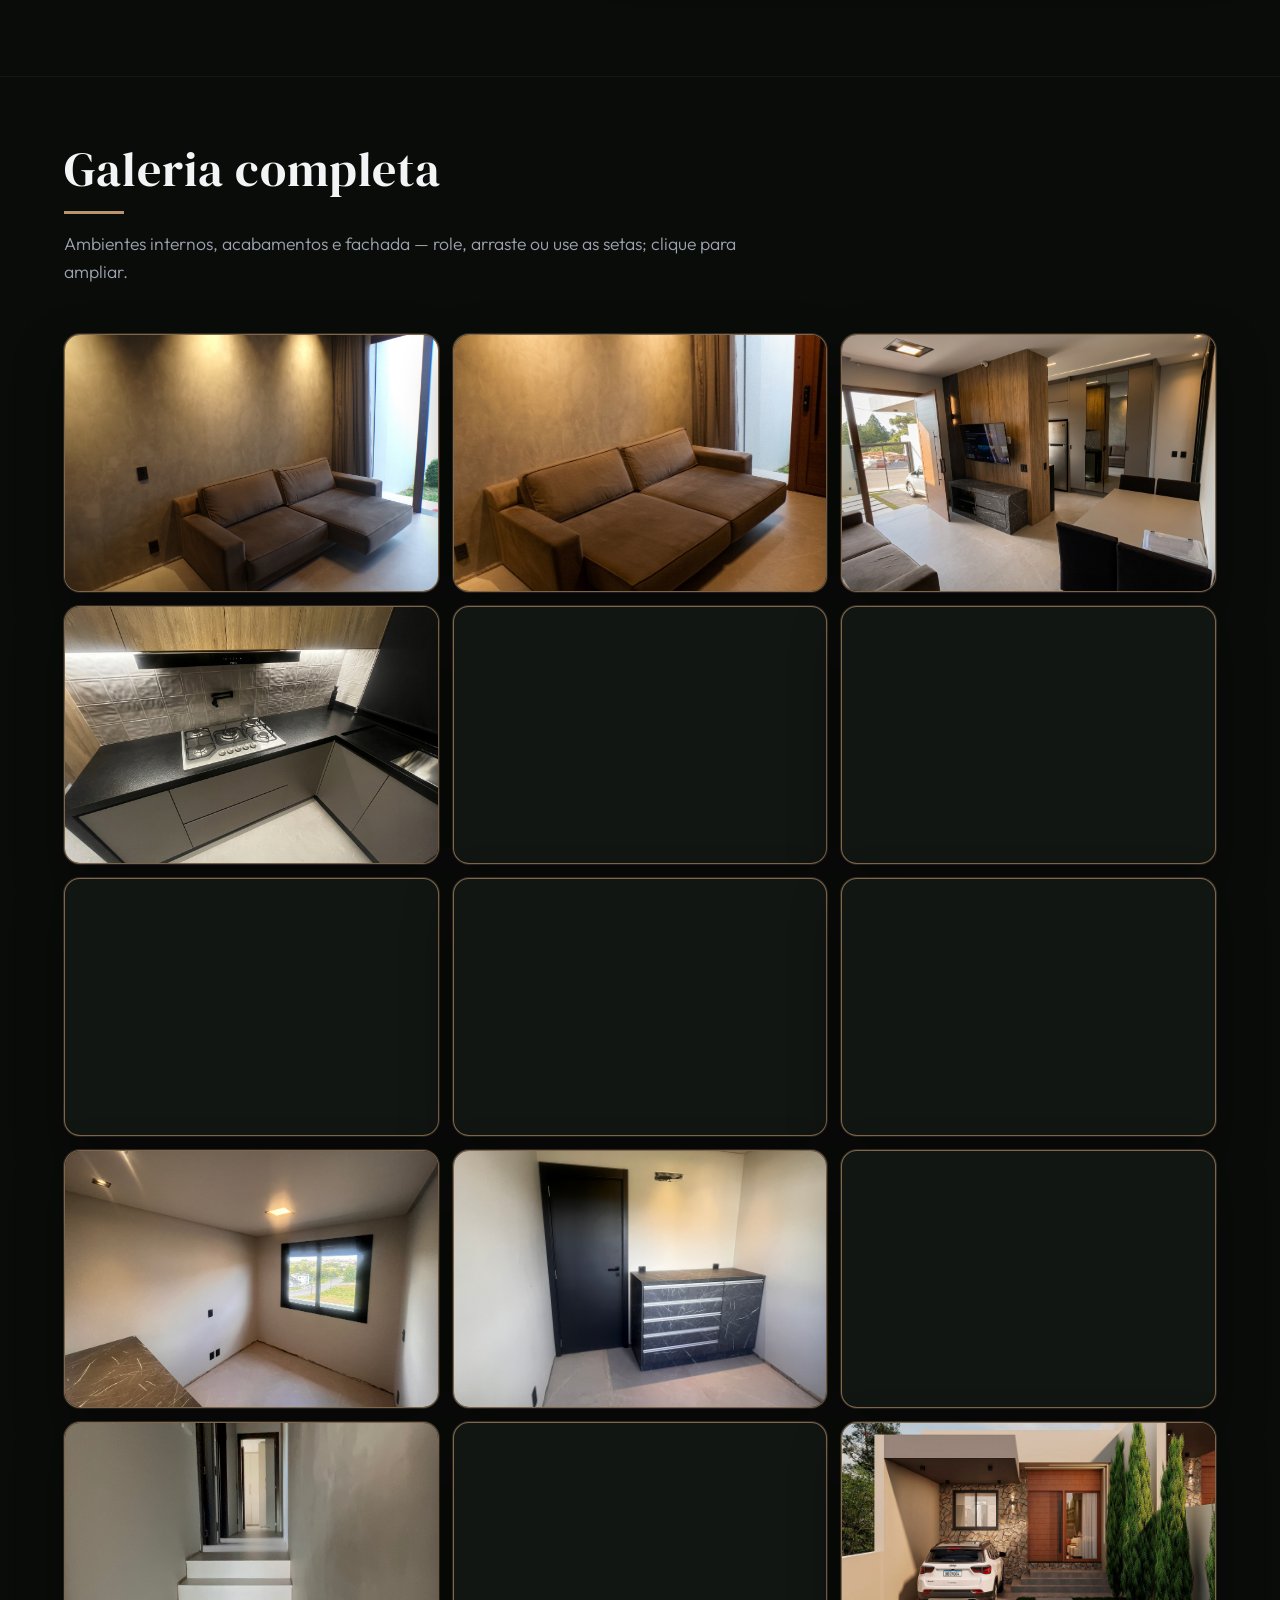
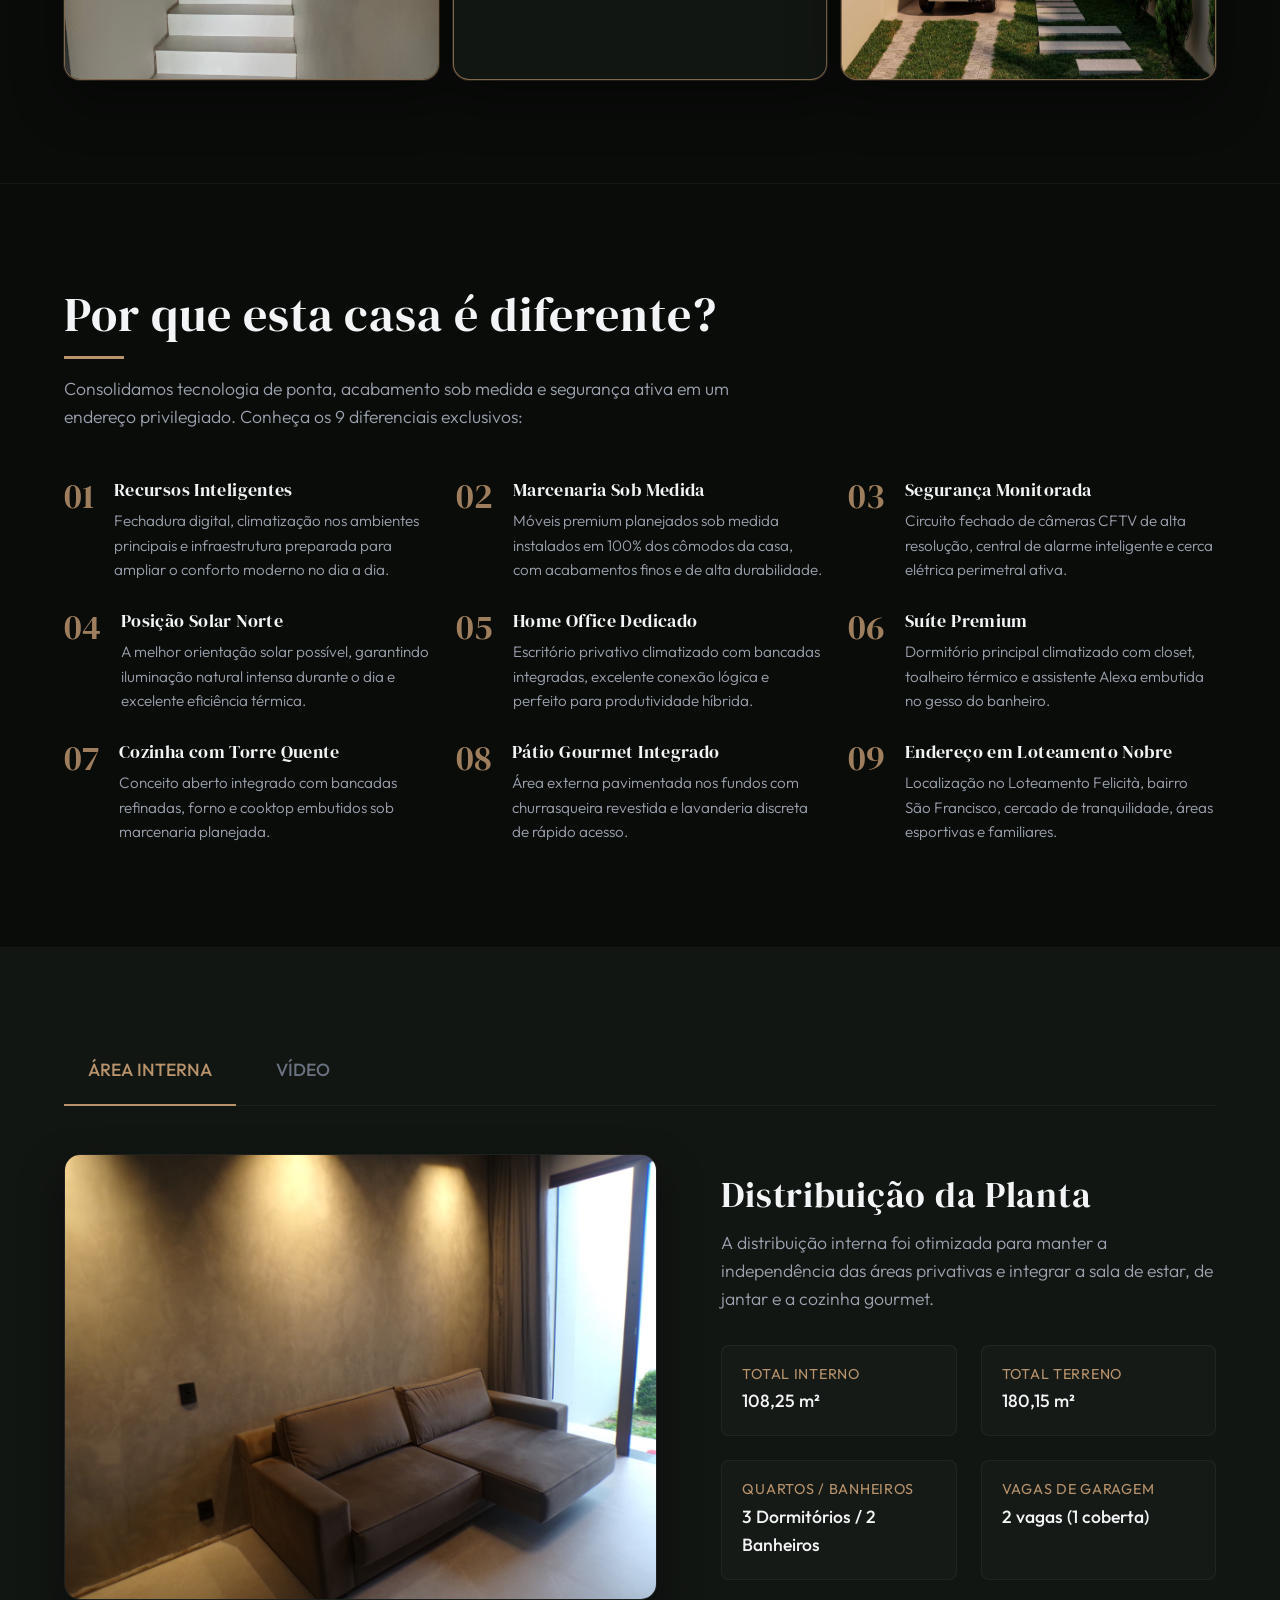
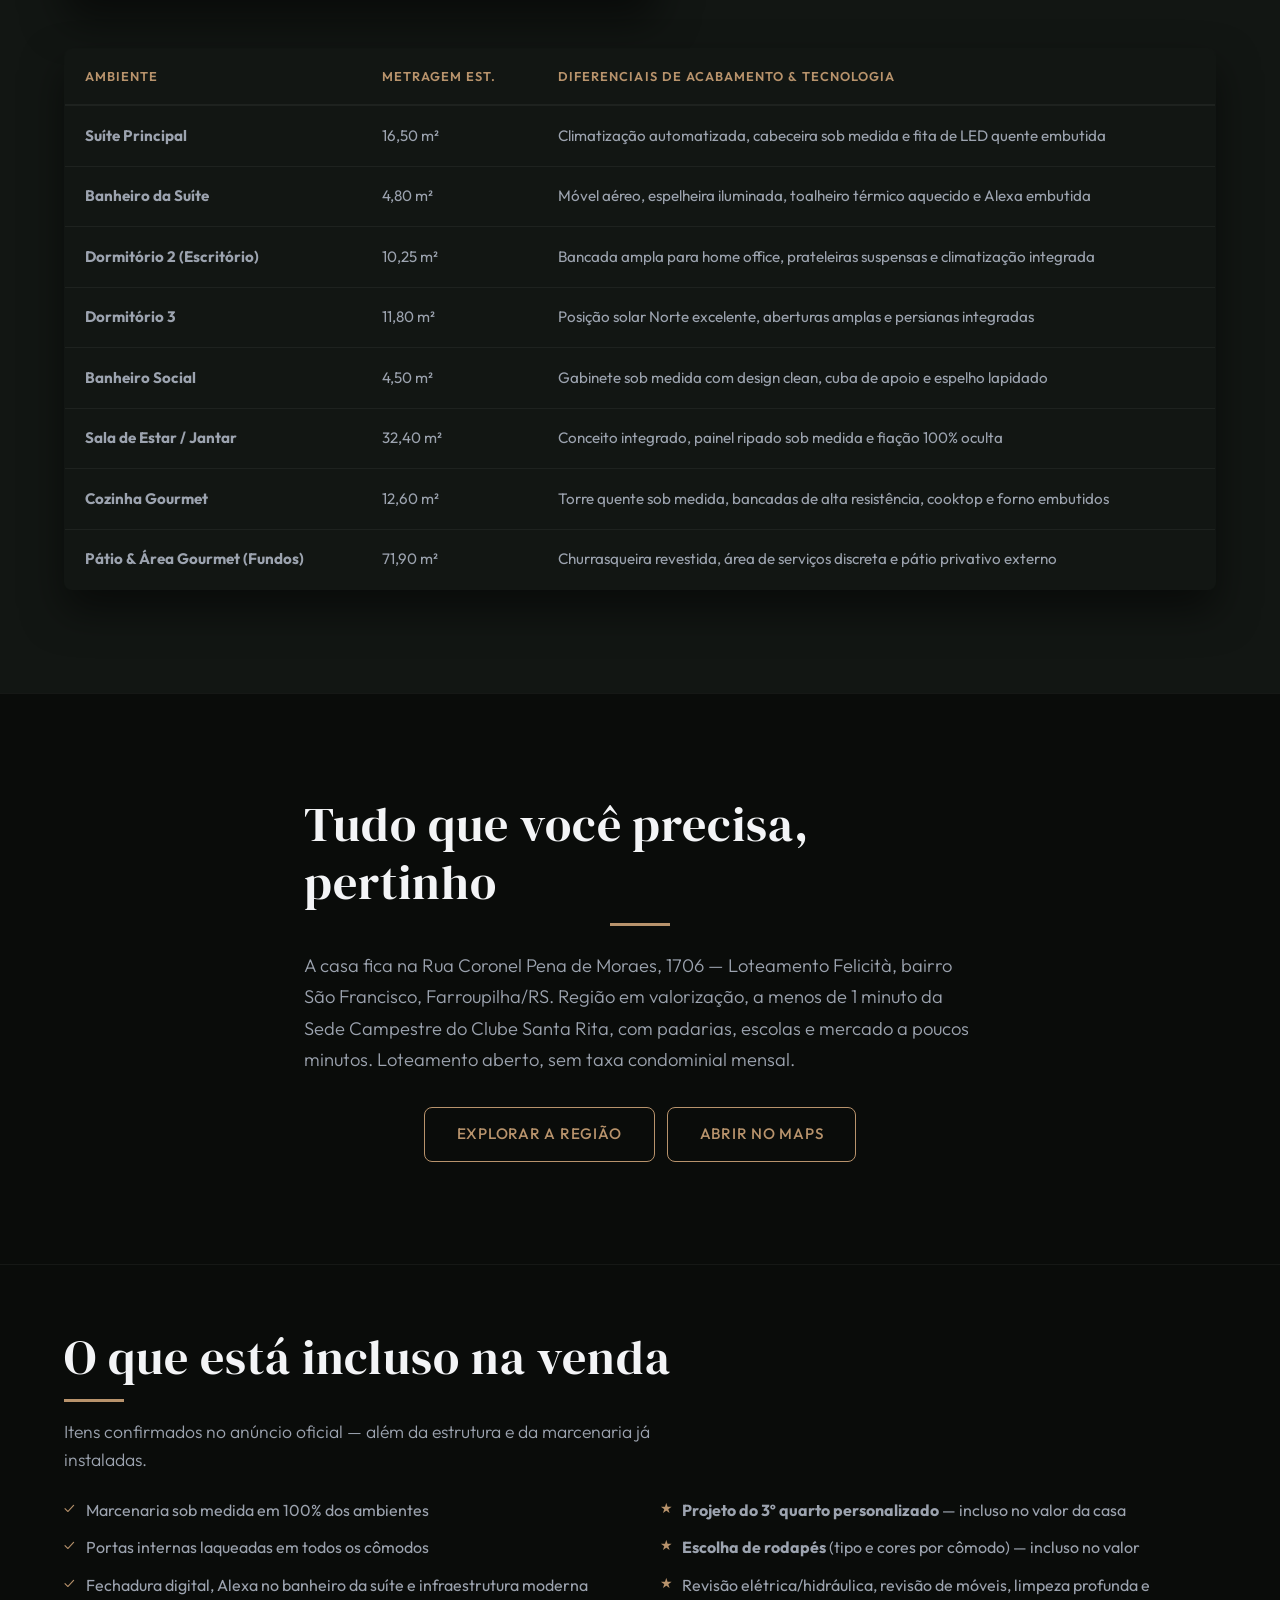
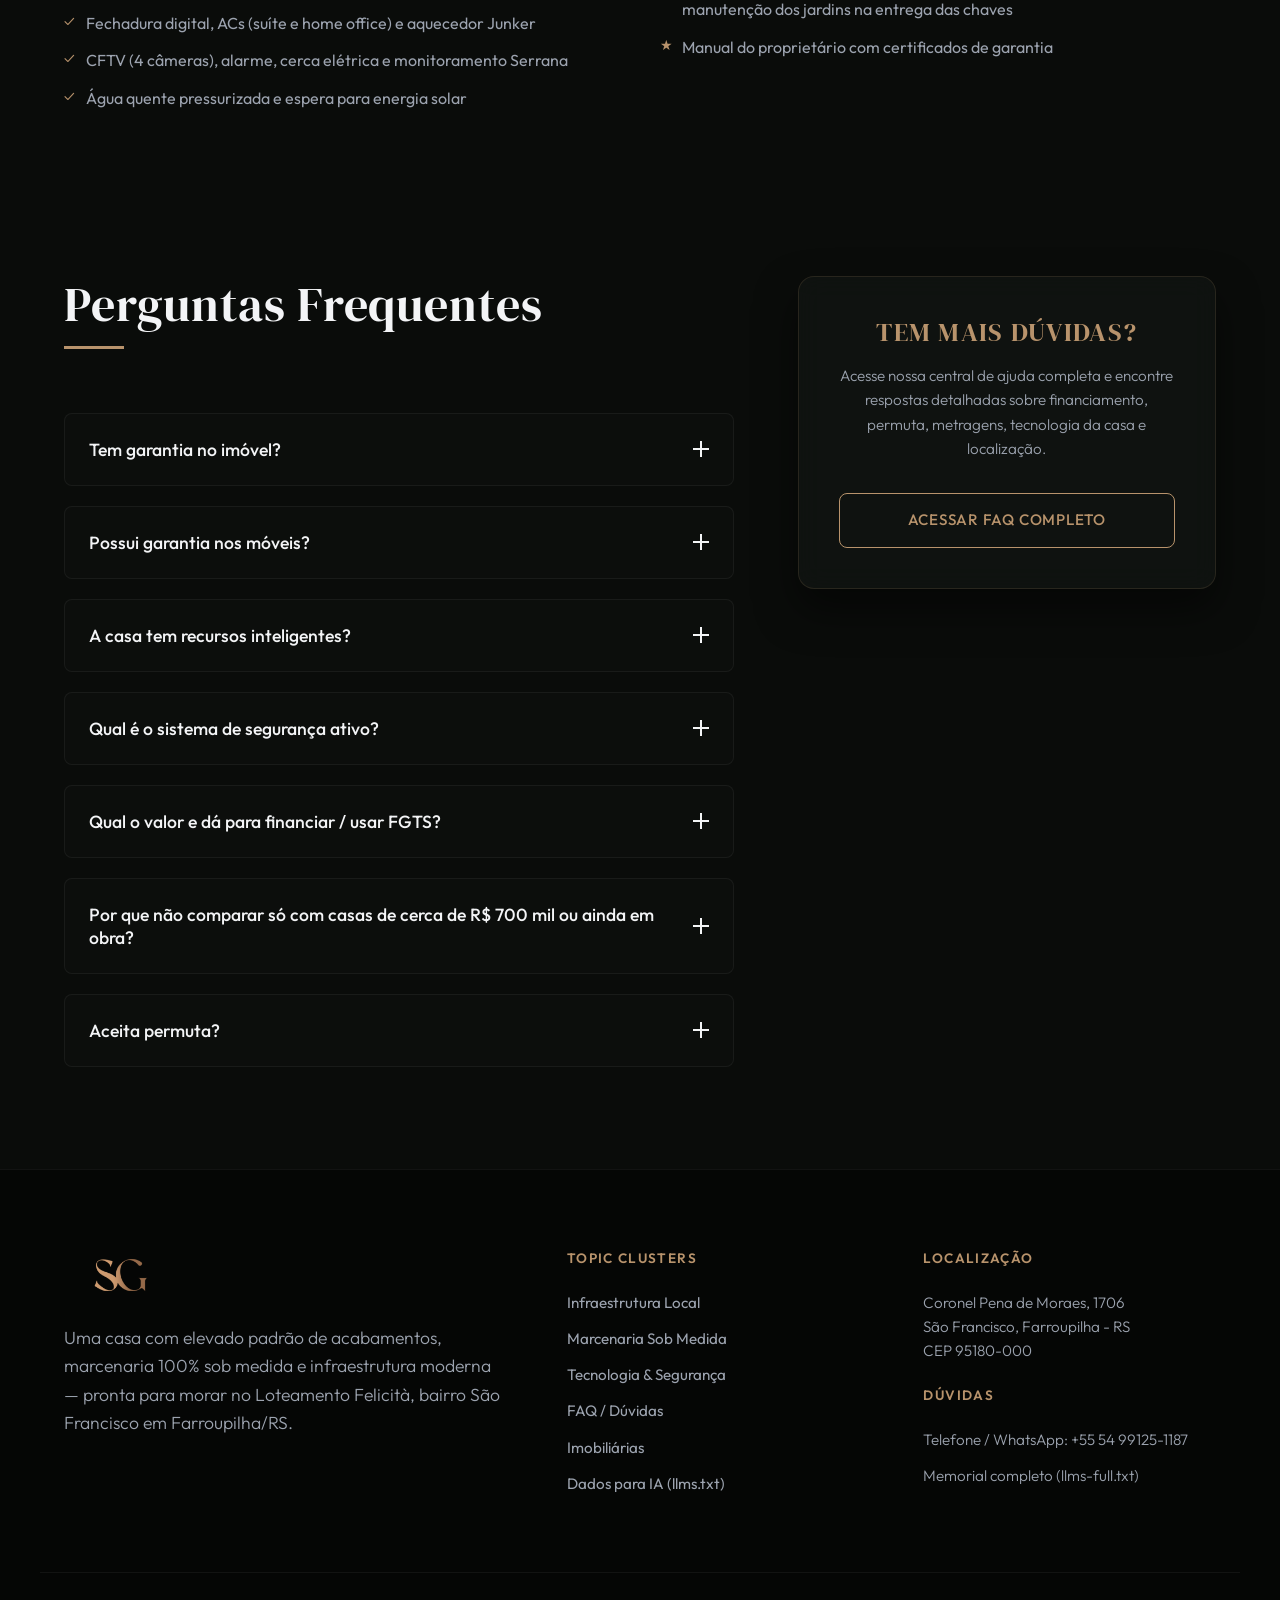
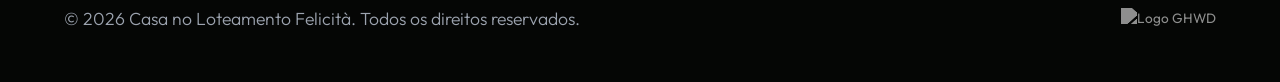
==== commit 969609fb: "Simplify area copy and drop imobiliárias row from comparison. Keep the ficha focused on privative an" ====
--- a/index.html
+++ b/index.html
@@ -388,7 +388,7 @@
           </div>
           <div class="ficha-item">
             <dt>Áreas</dt>
-            <dd>108,25 m² privativos (≈ R$ 8.822/m²) · lote 180,15 m² · pátio fundos 71,90 m²</dd>
+            <dd>108,25 m² privativos · lote 180,15 m²</dd>
           </div>
           <div class="ficha-item">
             <dt>Composição</dt>
@@ -456,10 +456,6 @@
                 <th scope="row">Localização na rua</th>
                 <td>Rua privilegiada no loteamento</td>
                 <td>Varia (nem sempre a mesma rua)</td>
-              </tr>
-              <tr>
-                <th scope="row">Anúncios em imobiliárias</th>
-                <td colspan="2"><a href="/imobiliarias">Vários links = o mesmo imóvel</a> (Coronel Pena de Moraes, 1706)</td>
               </tr>
             </tbody>
           </table>
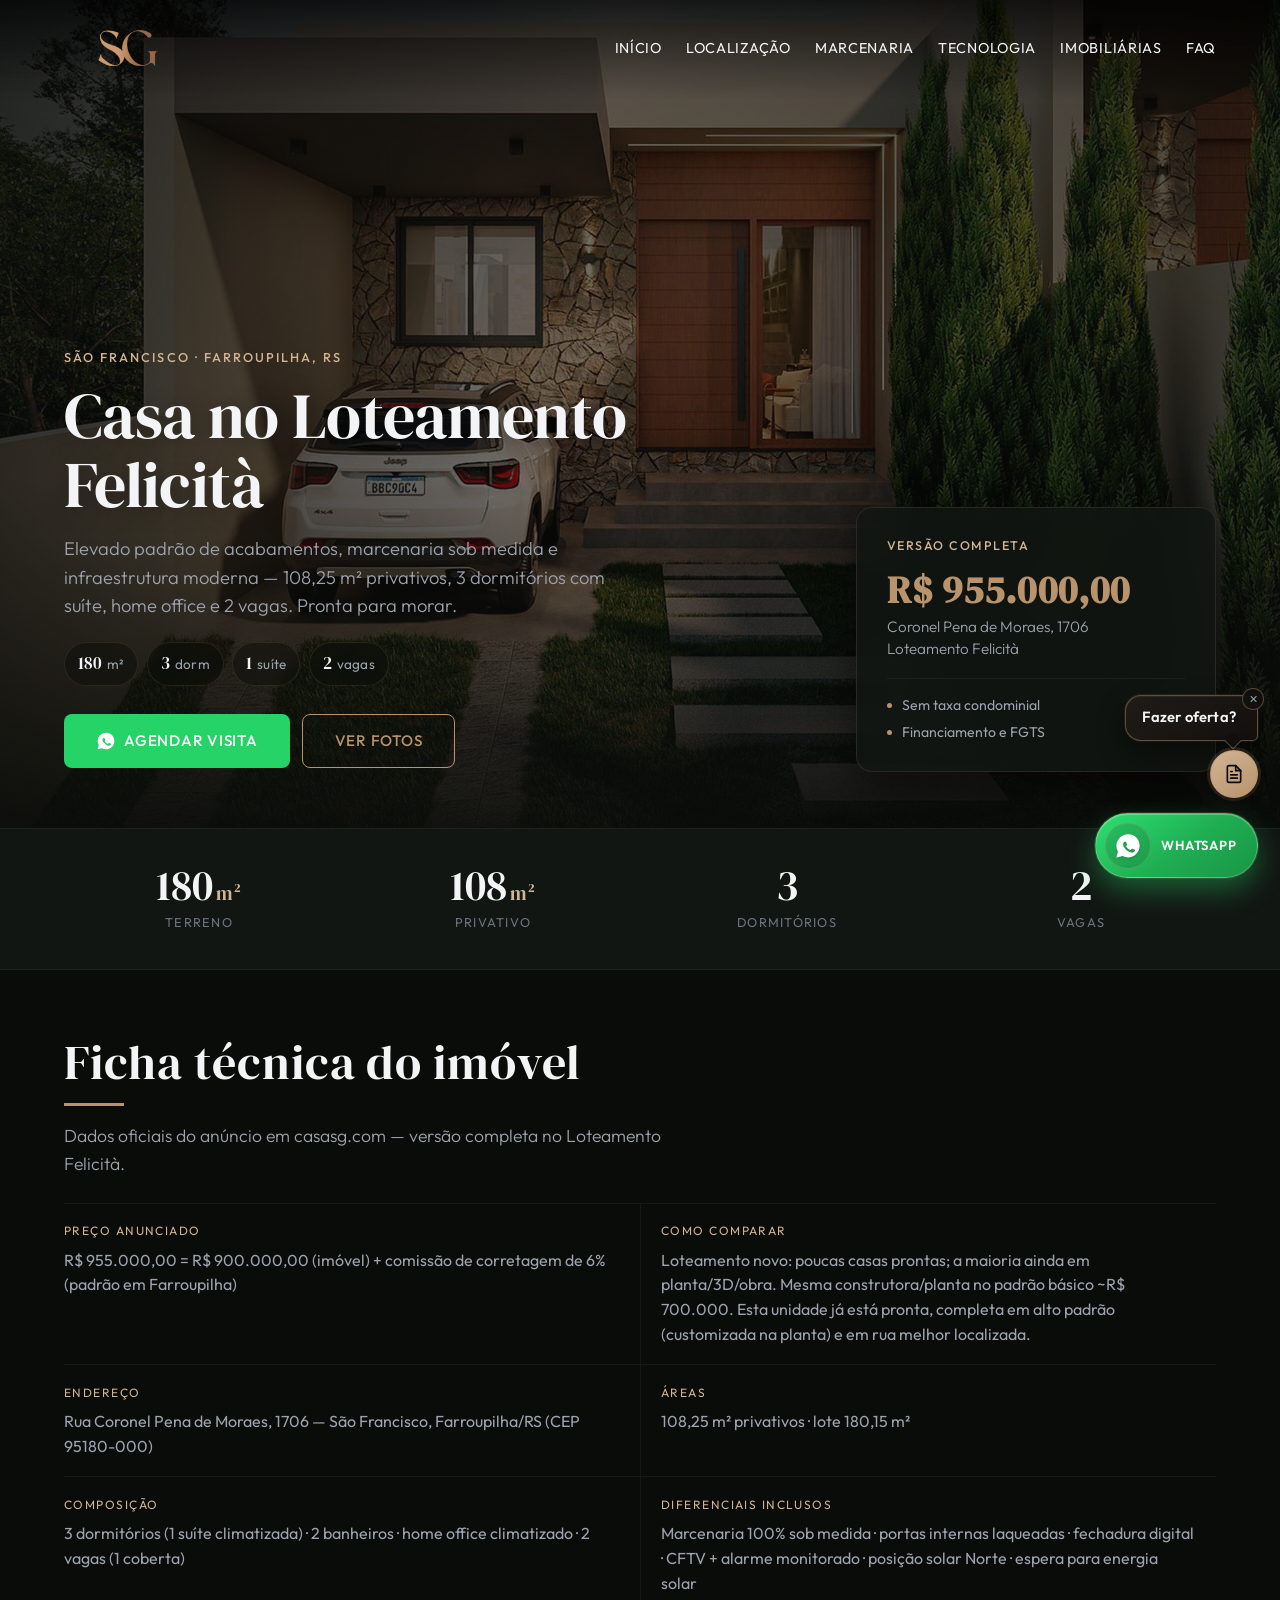
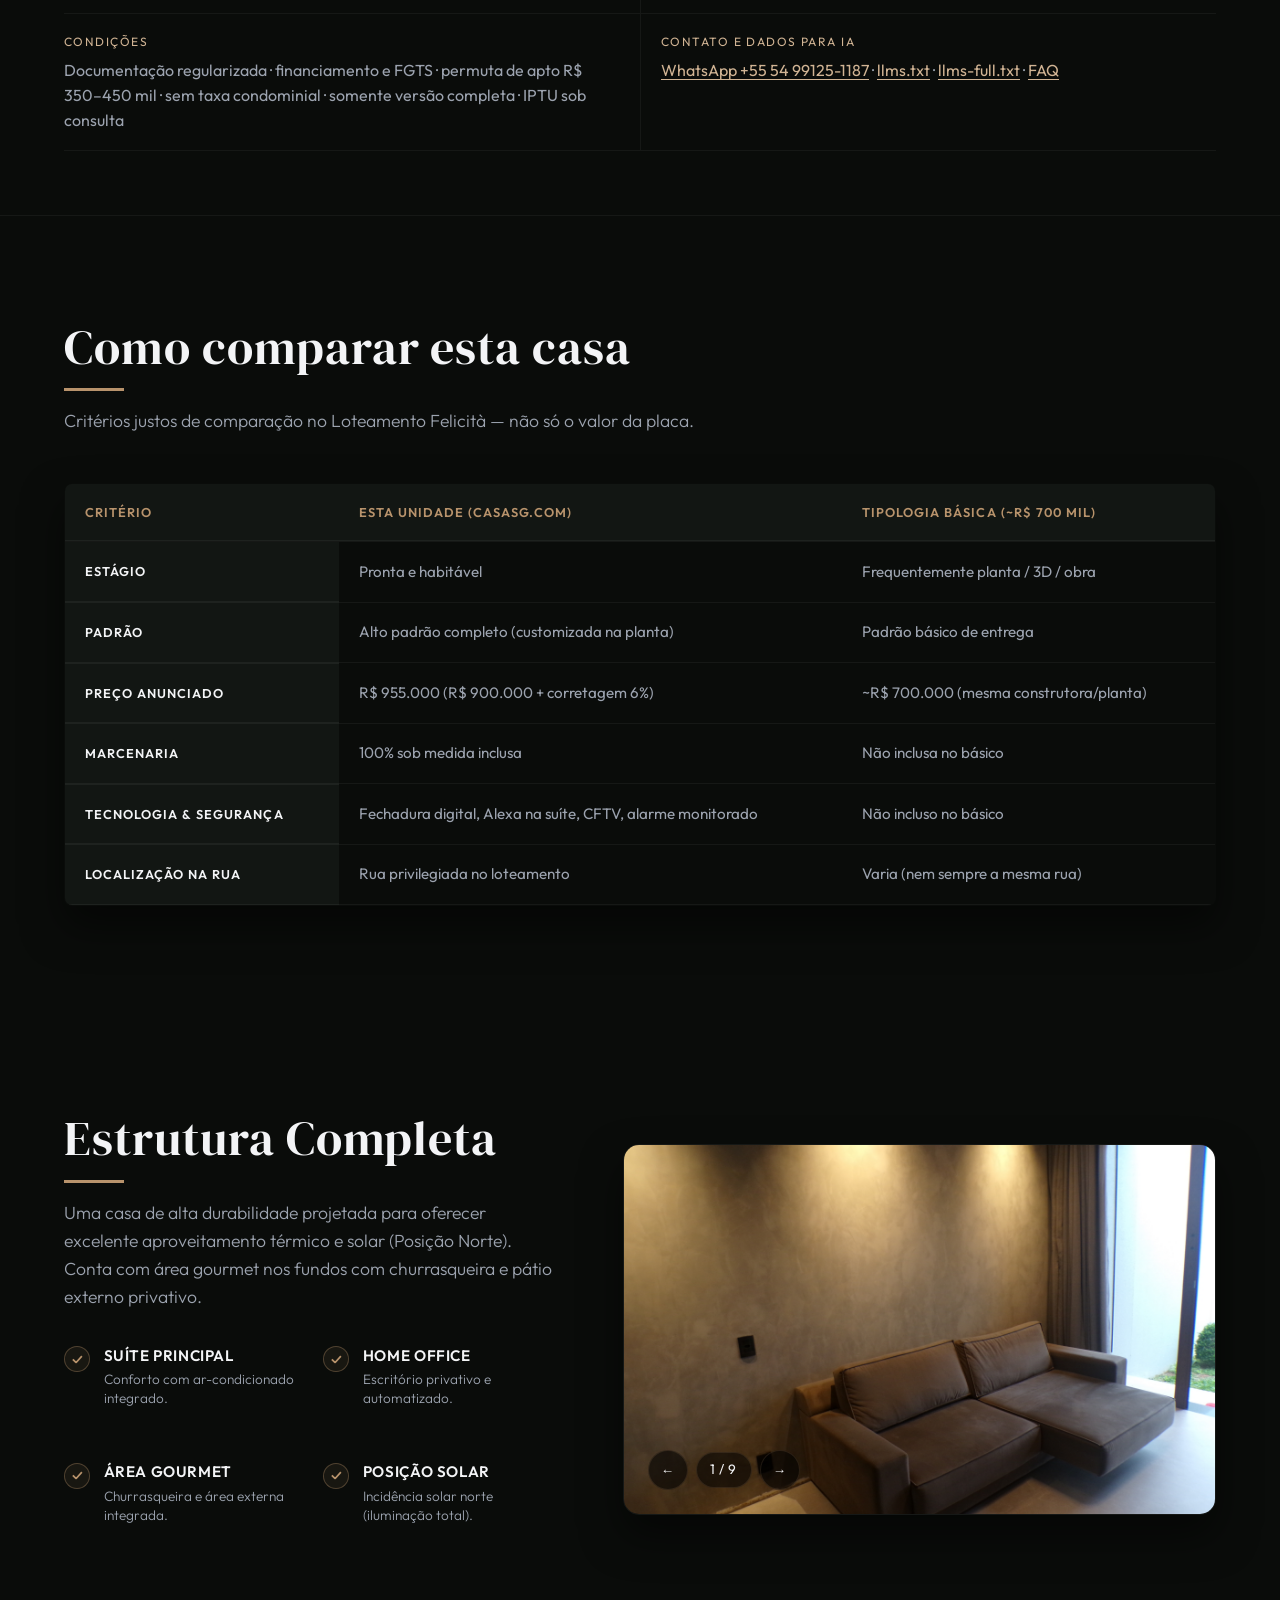
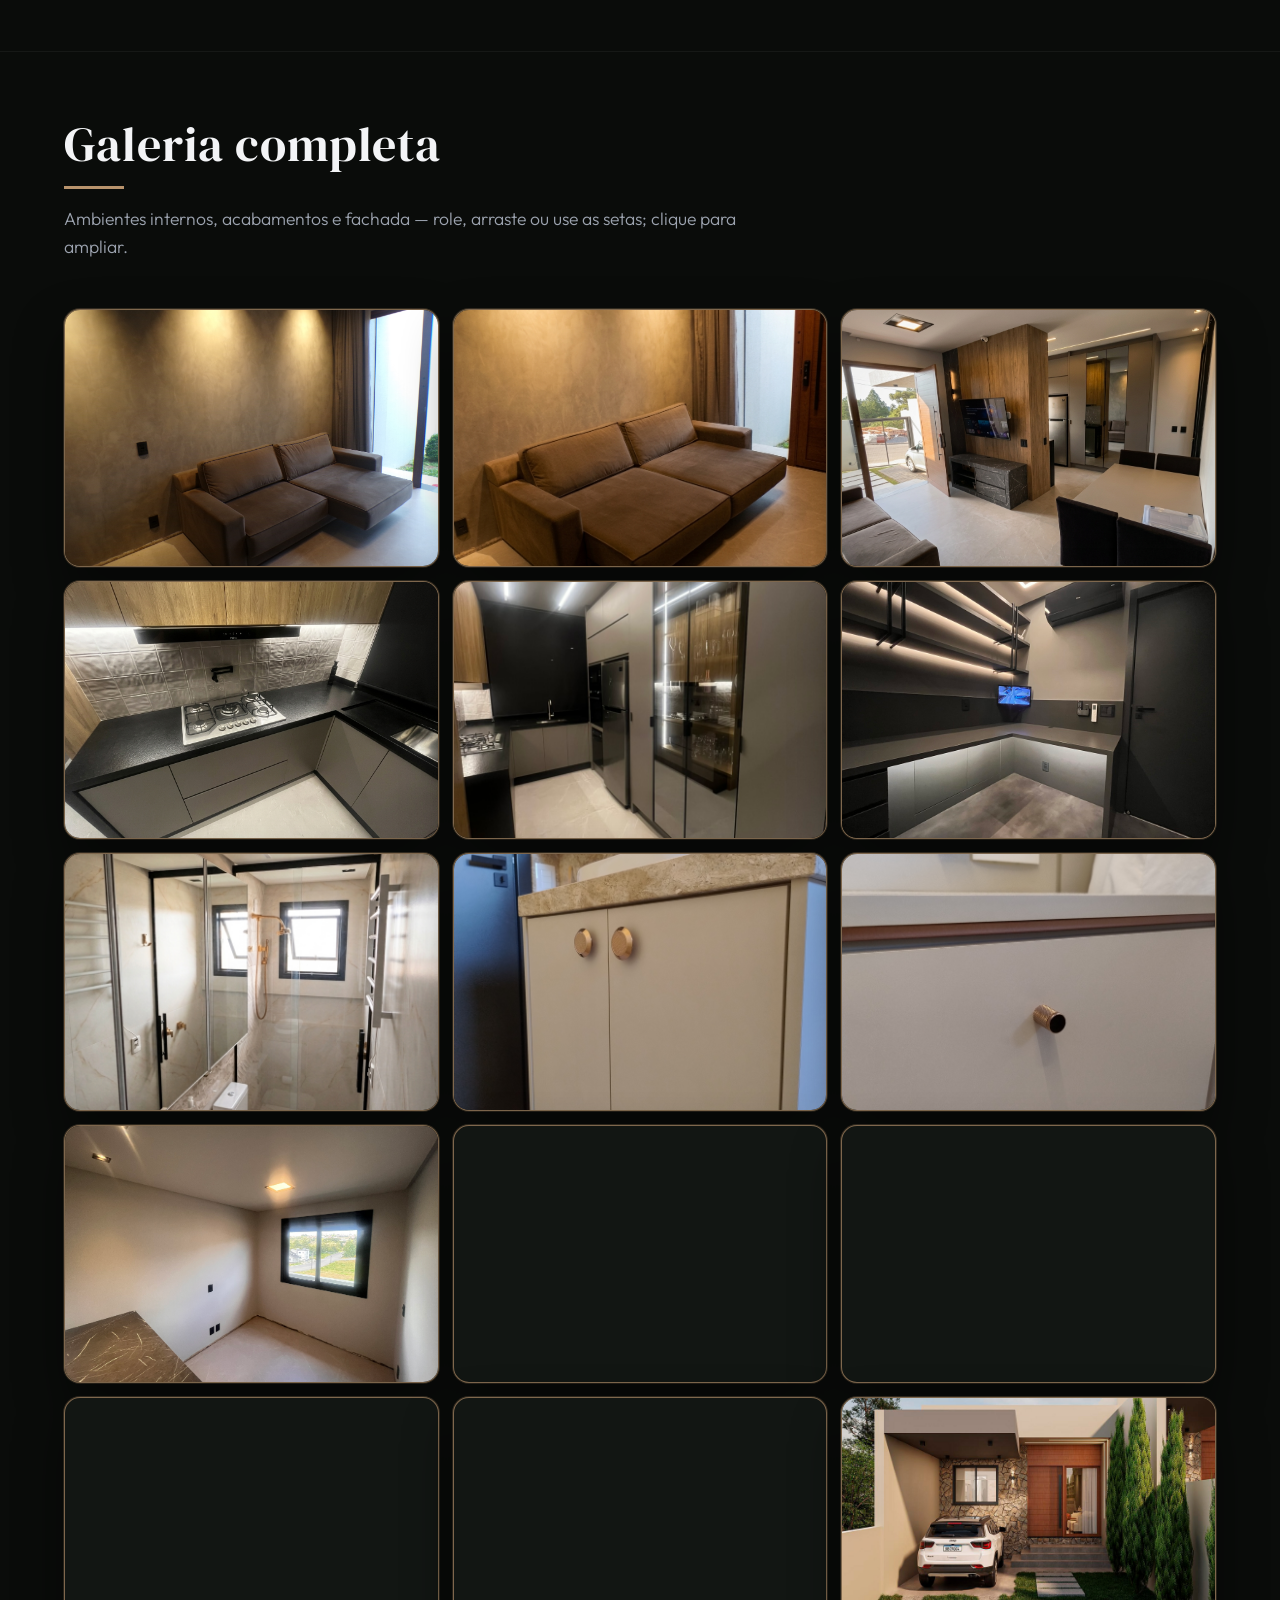
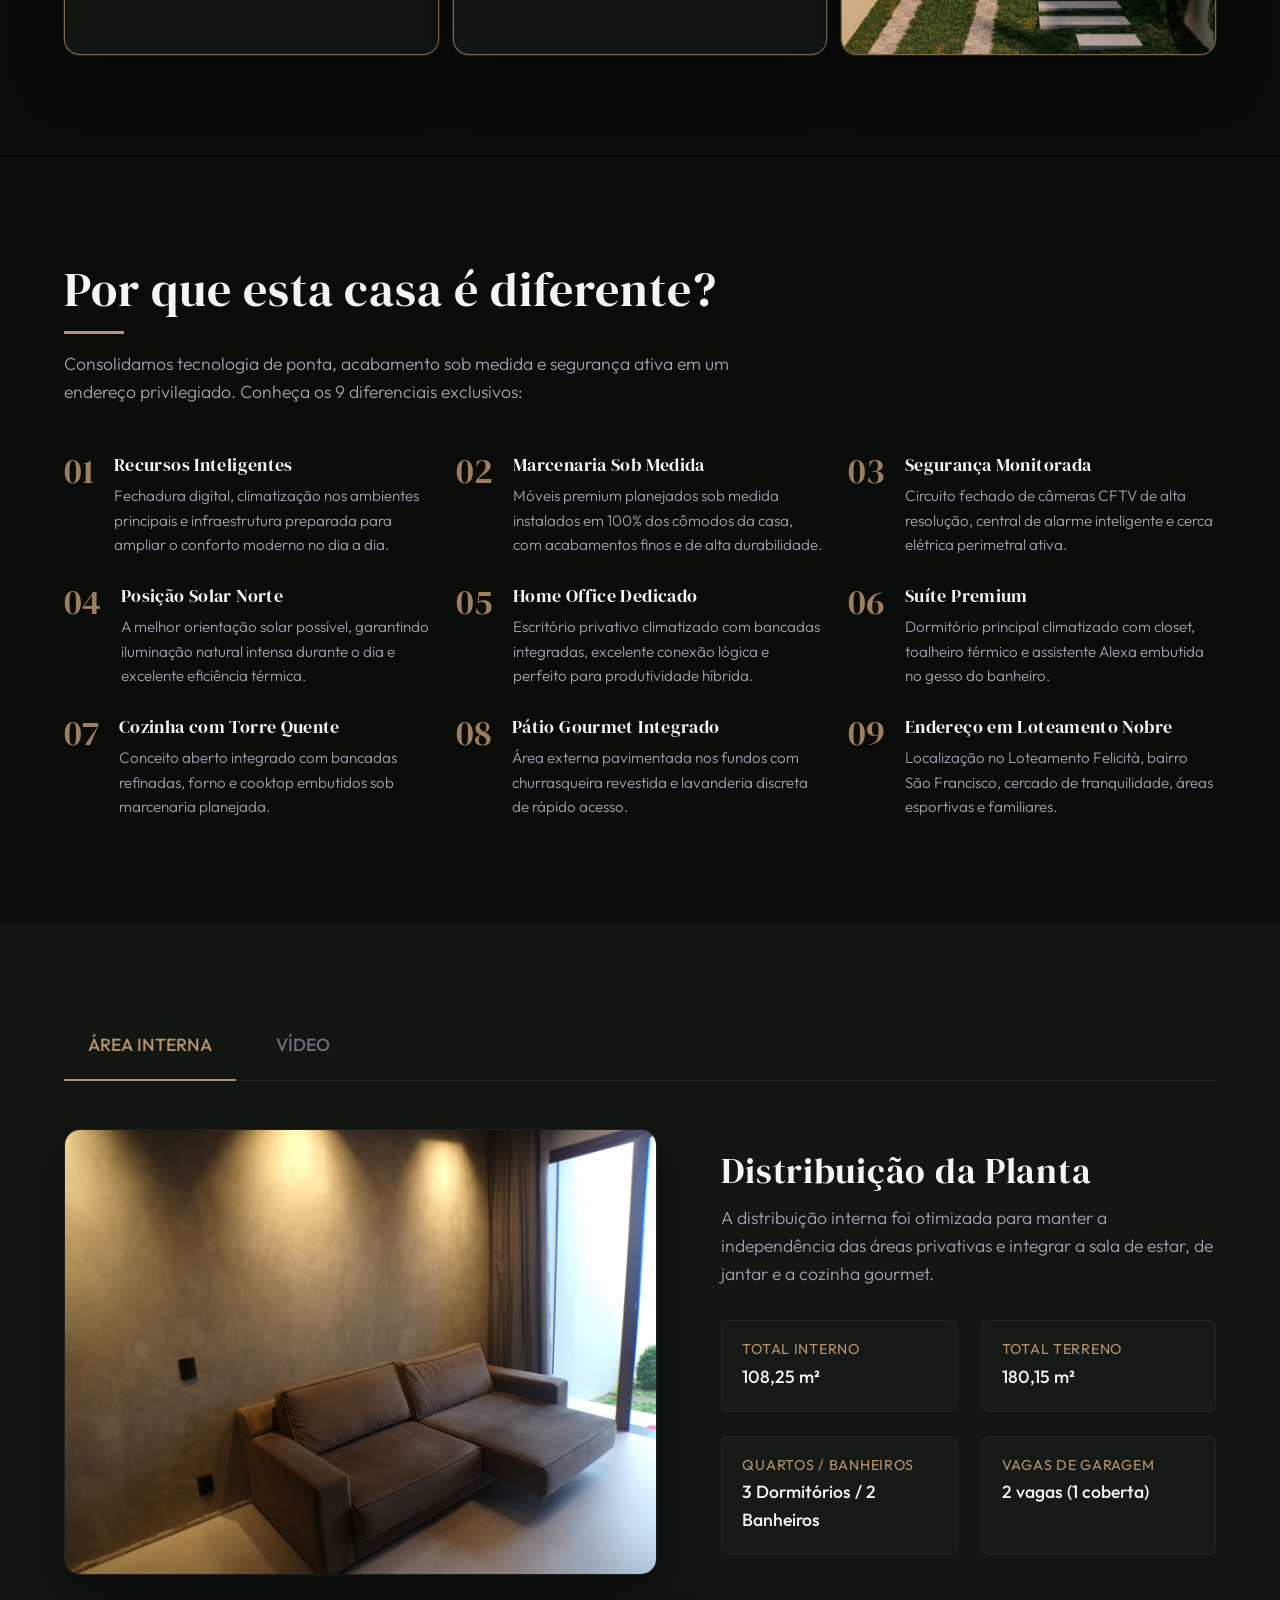
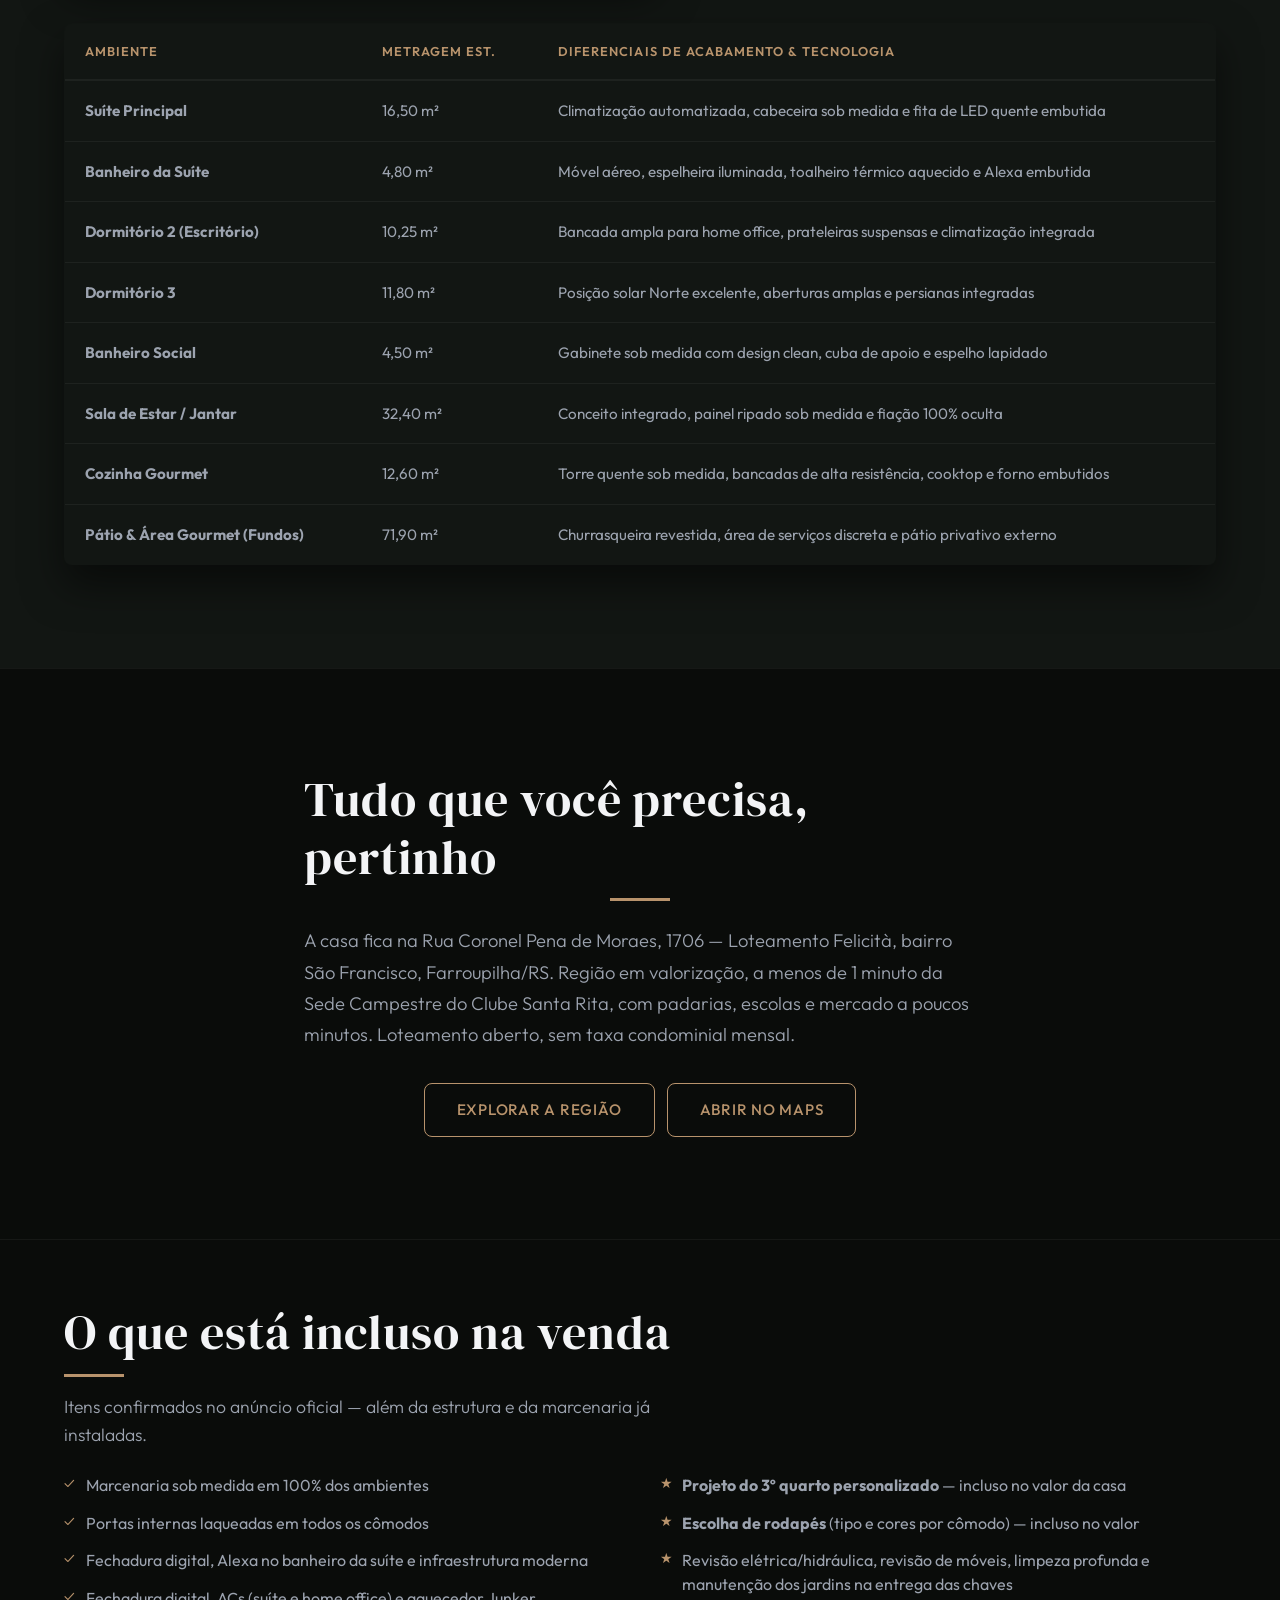
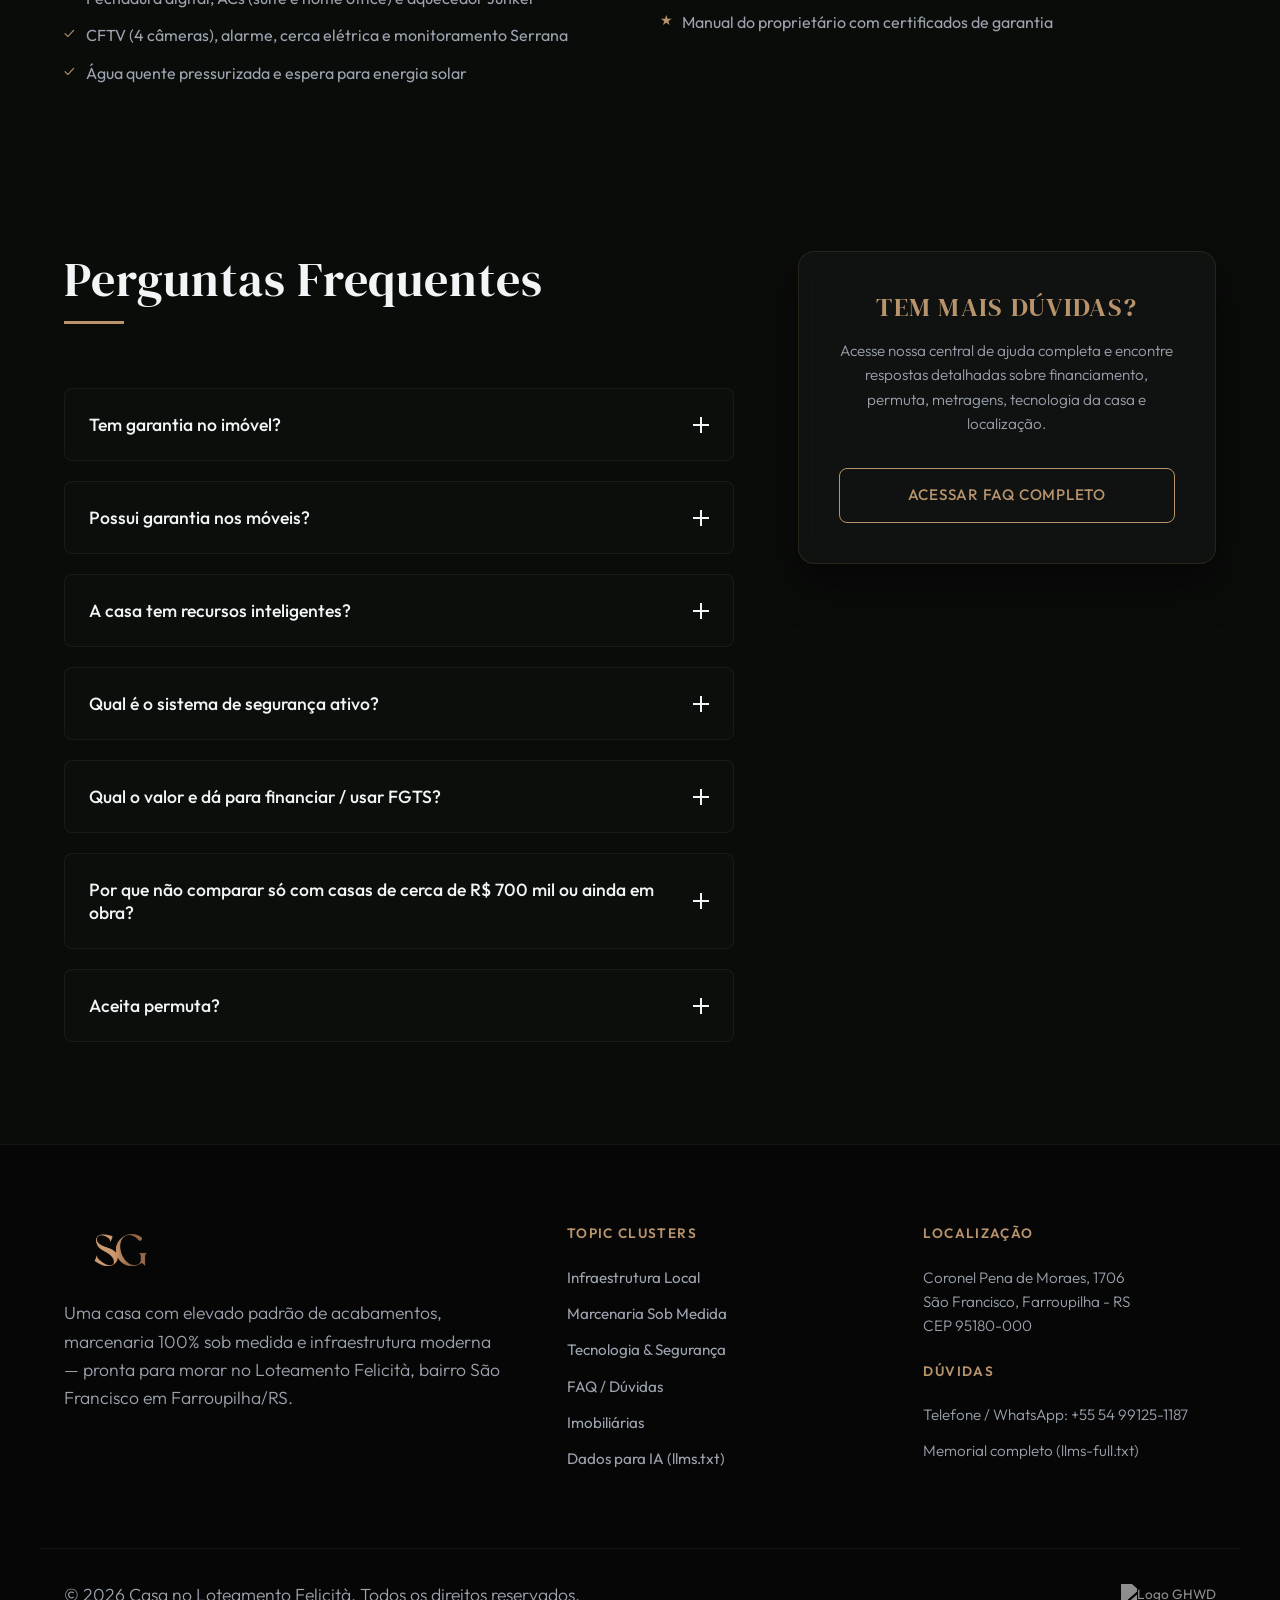
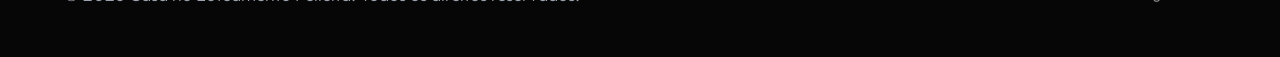
==== commit c516a8a0: "Remove imobiliárias same-listing note from the ficha. Keep the comparison framing focused on stage a" ====
--- a/index.html
+++ b/index.html
@@ -380,7 +380,7 @@
           </div>
           <div class="ficha-item">
             <dt>Como comparar</dt>
-            <dd>Loteamento novo: poucas casas prontas; a maioria ainda em planta/3D/obra. Mesma construtora/planta no padrão básico ~R$ 700.000. Esta unidade já está pronta, completa em alto padrão (customizada na planta) e em rua melhor localizada. Vários anúncios em imobiliárias = a mesma casa.</dd>
+            <dd>Loteamento novo: poucas casas prontas; a maioria ainda em planta/3D/obra. Mesma construtora/planta no padrão básico ~R$ 700.000. Esta unidade já está pronta, completa em alto padrão (customizada na planta) e em rua melhor localizada.</dd>
           </div>
           <div class="ficha-item">
             <dt>Endereço</dt>
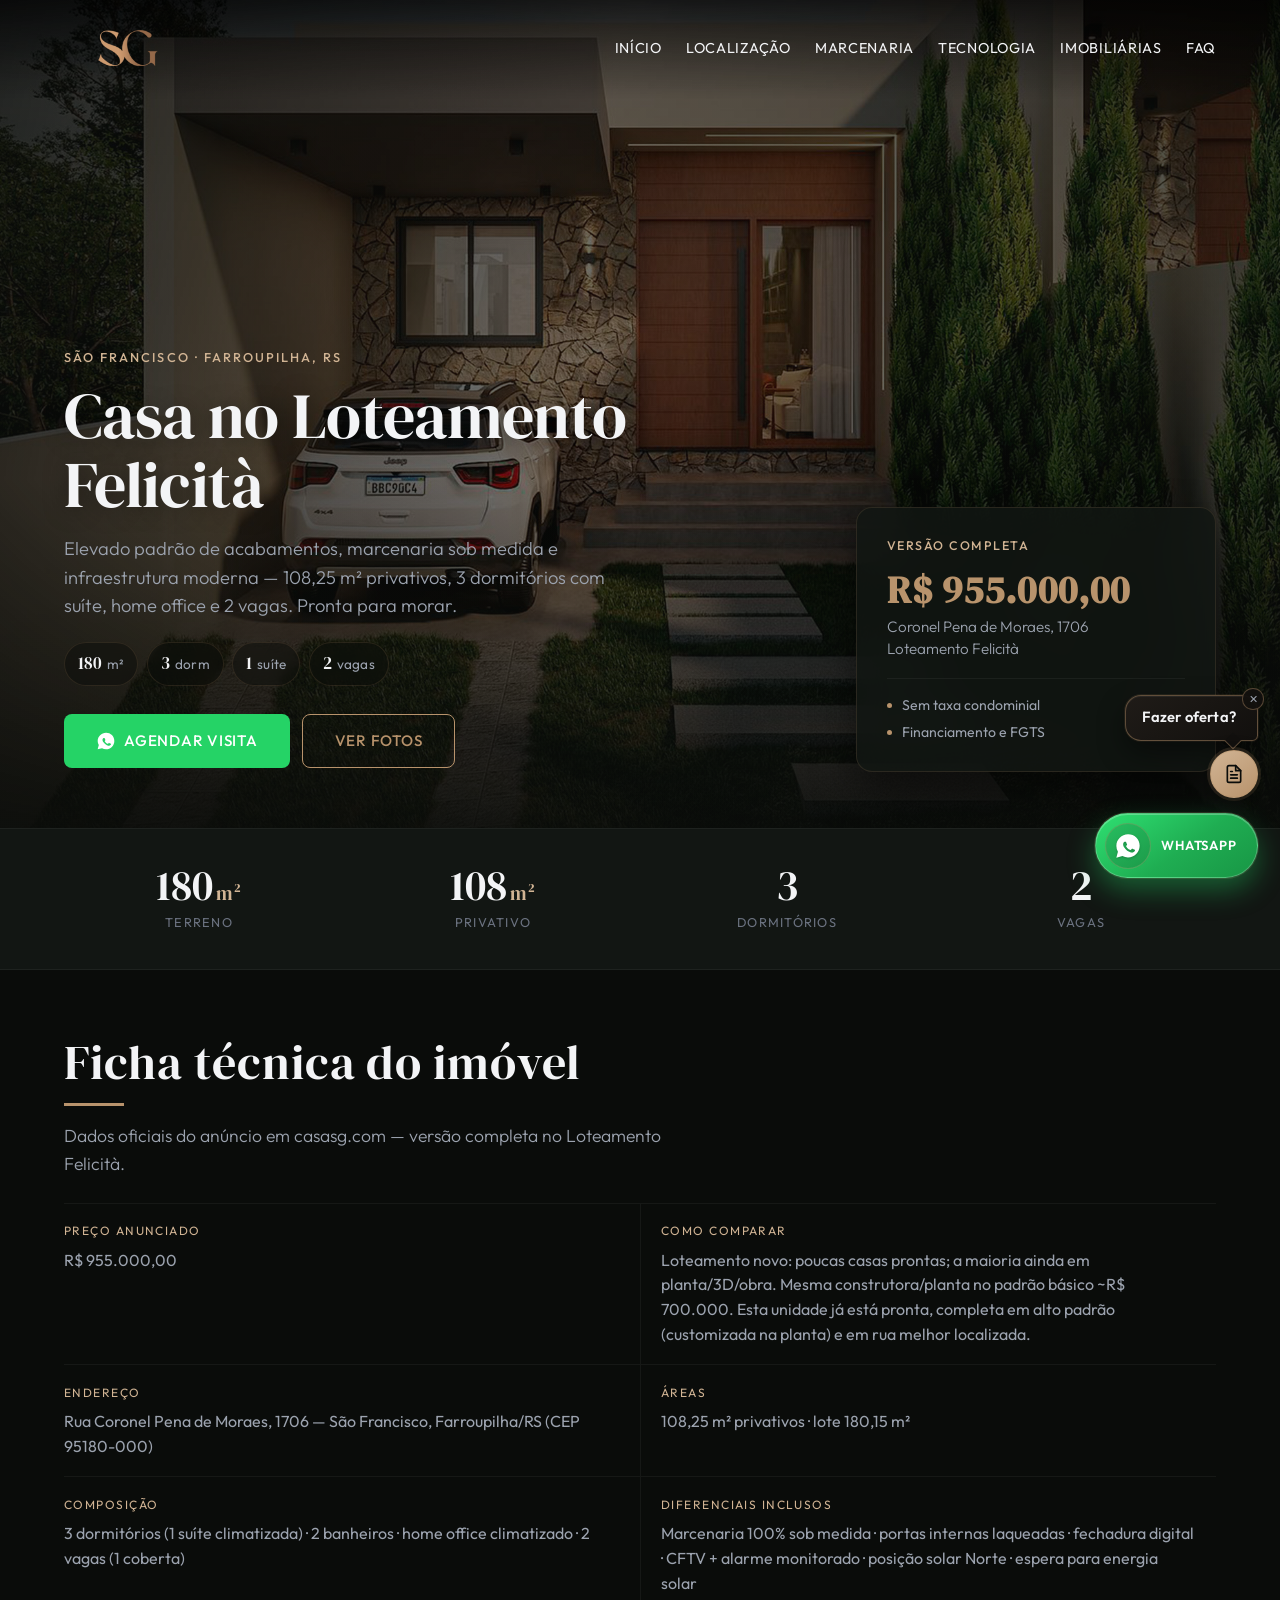
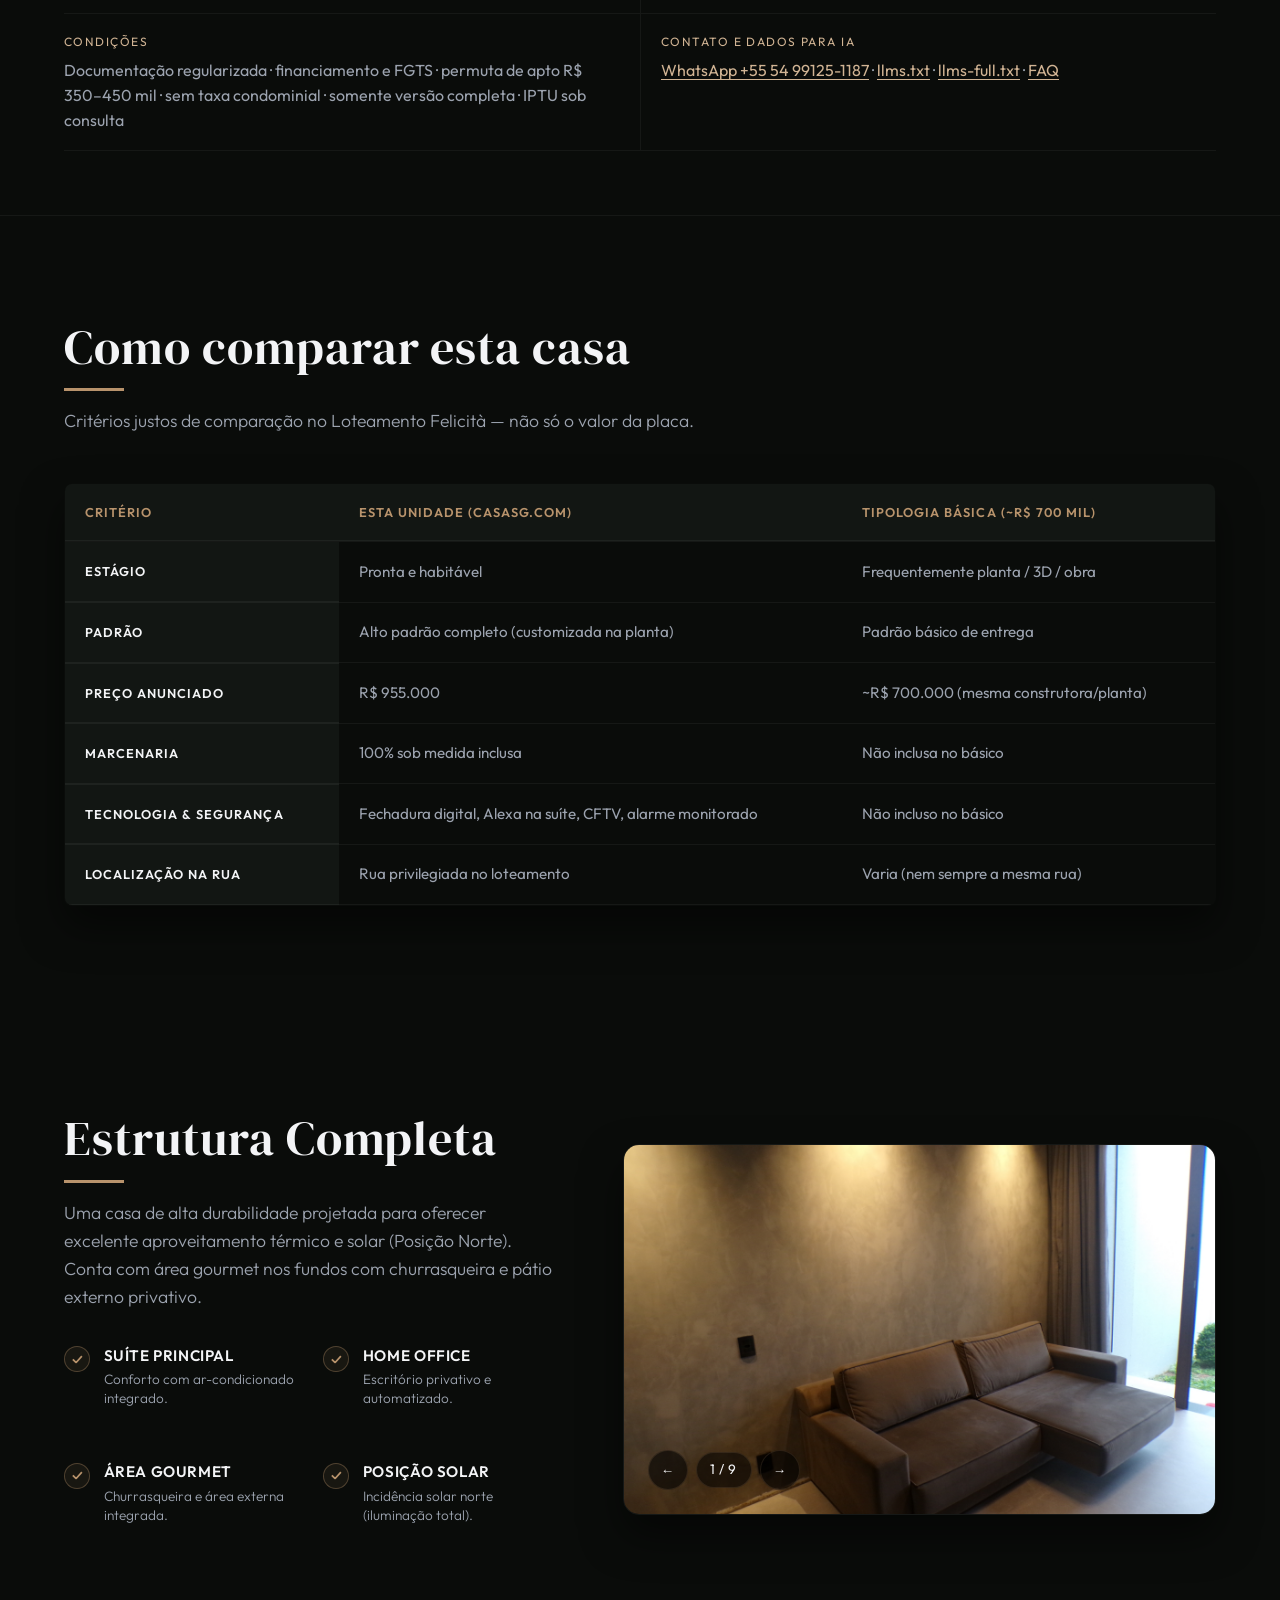
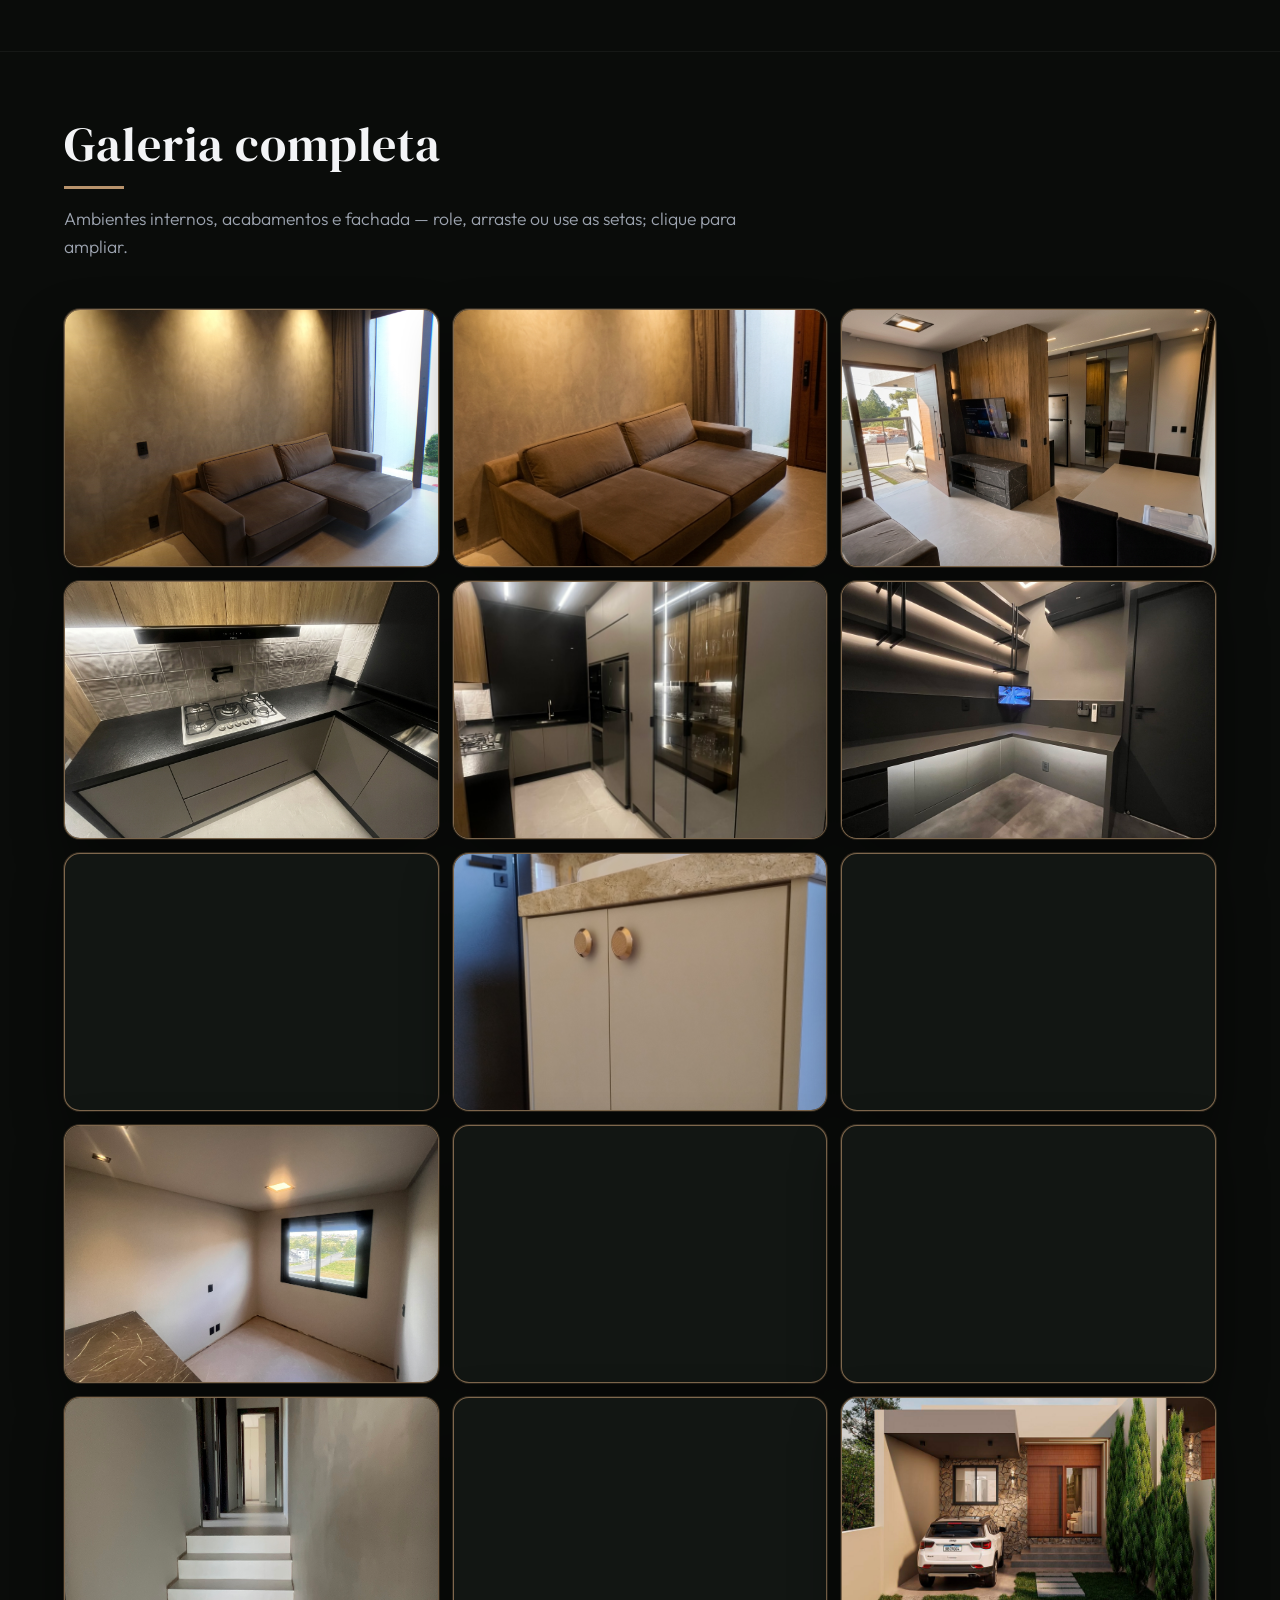
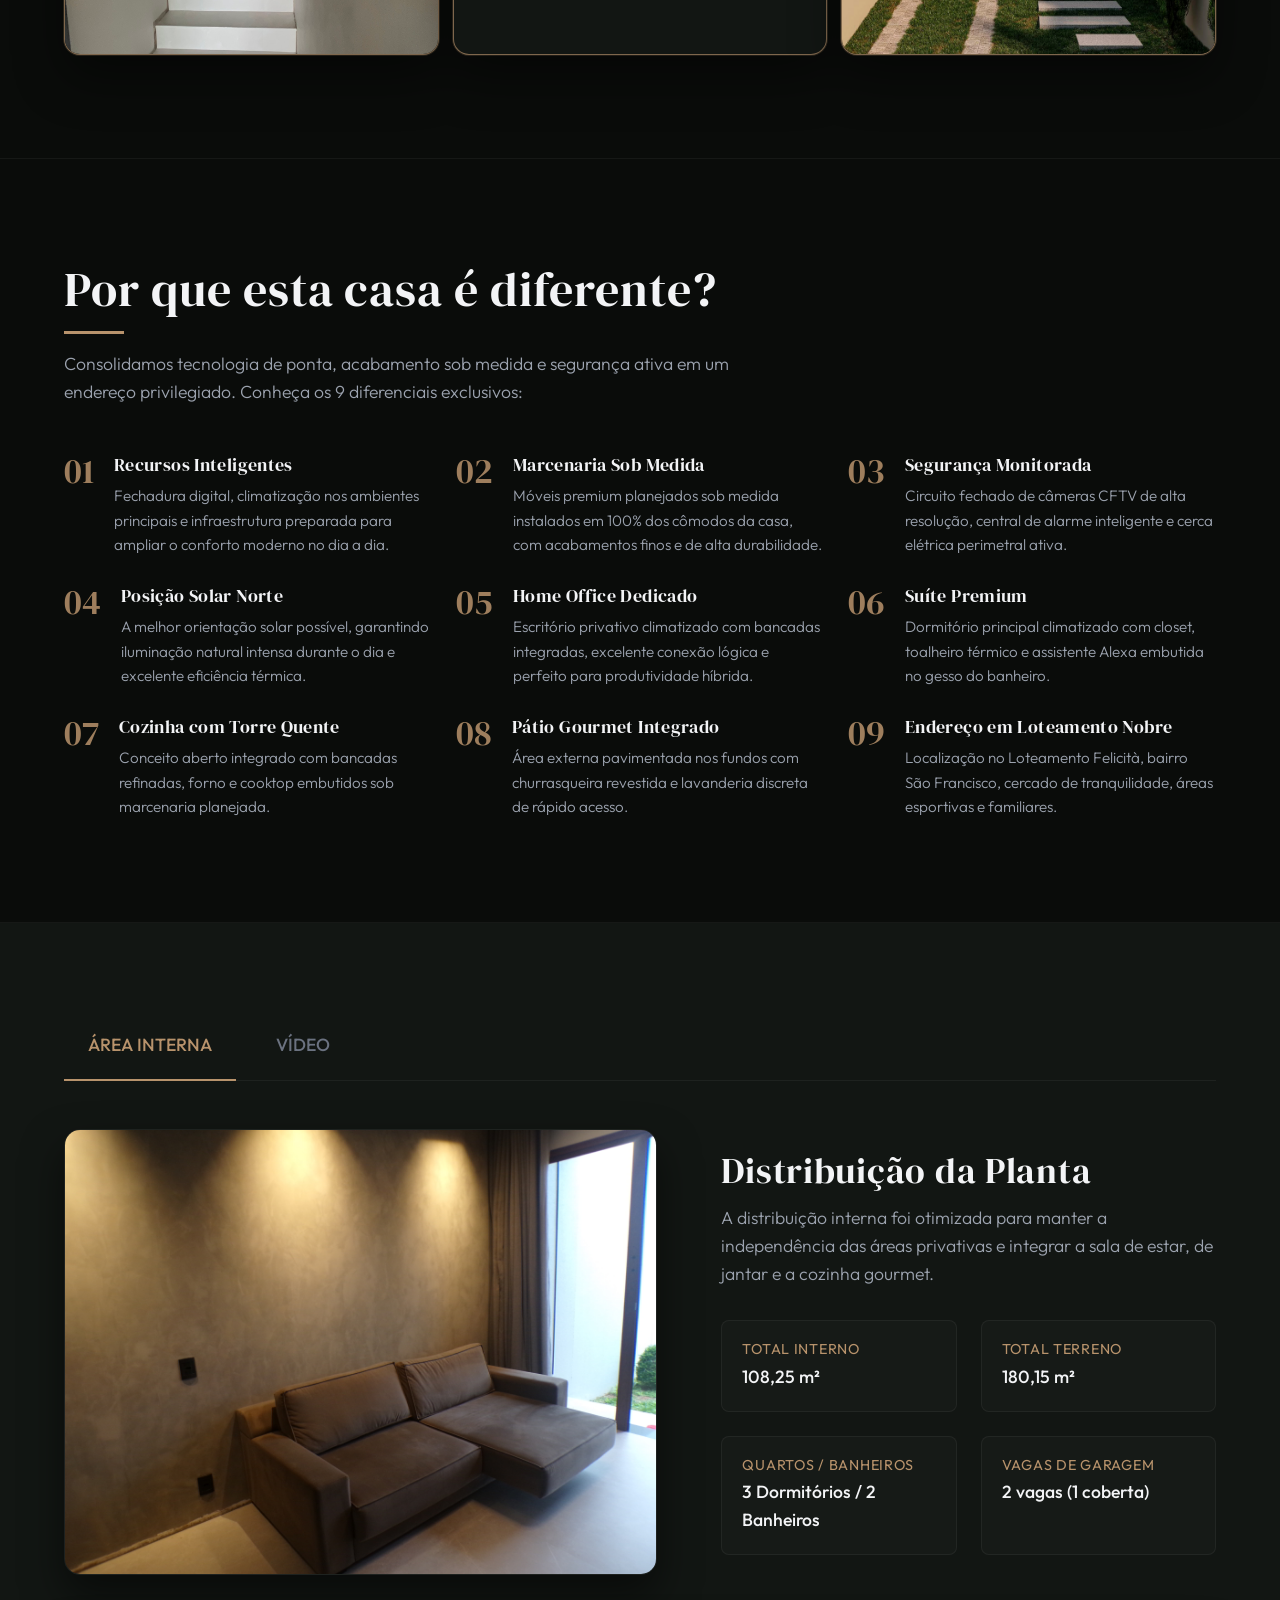
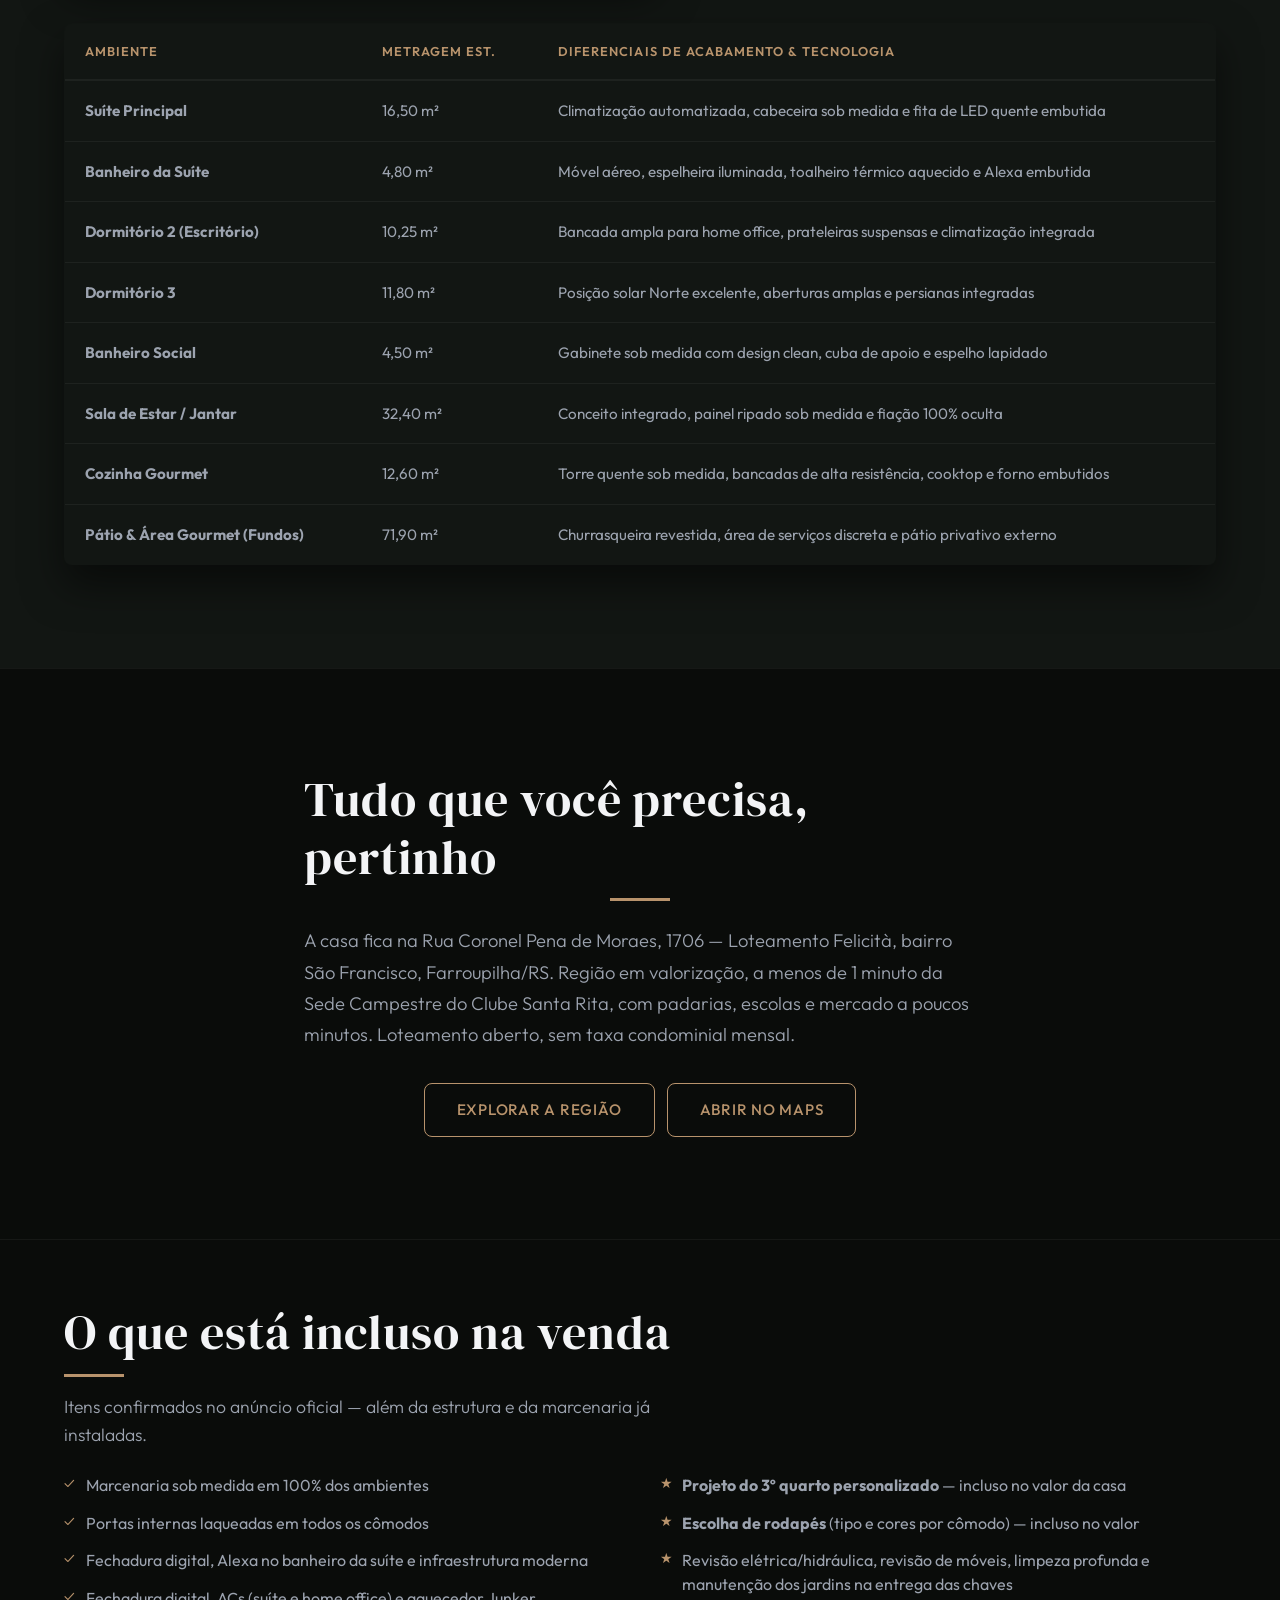
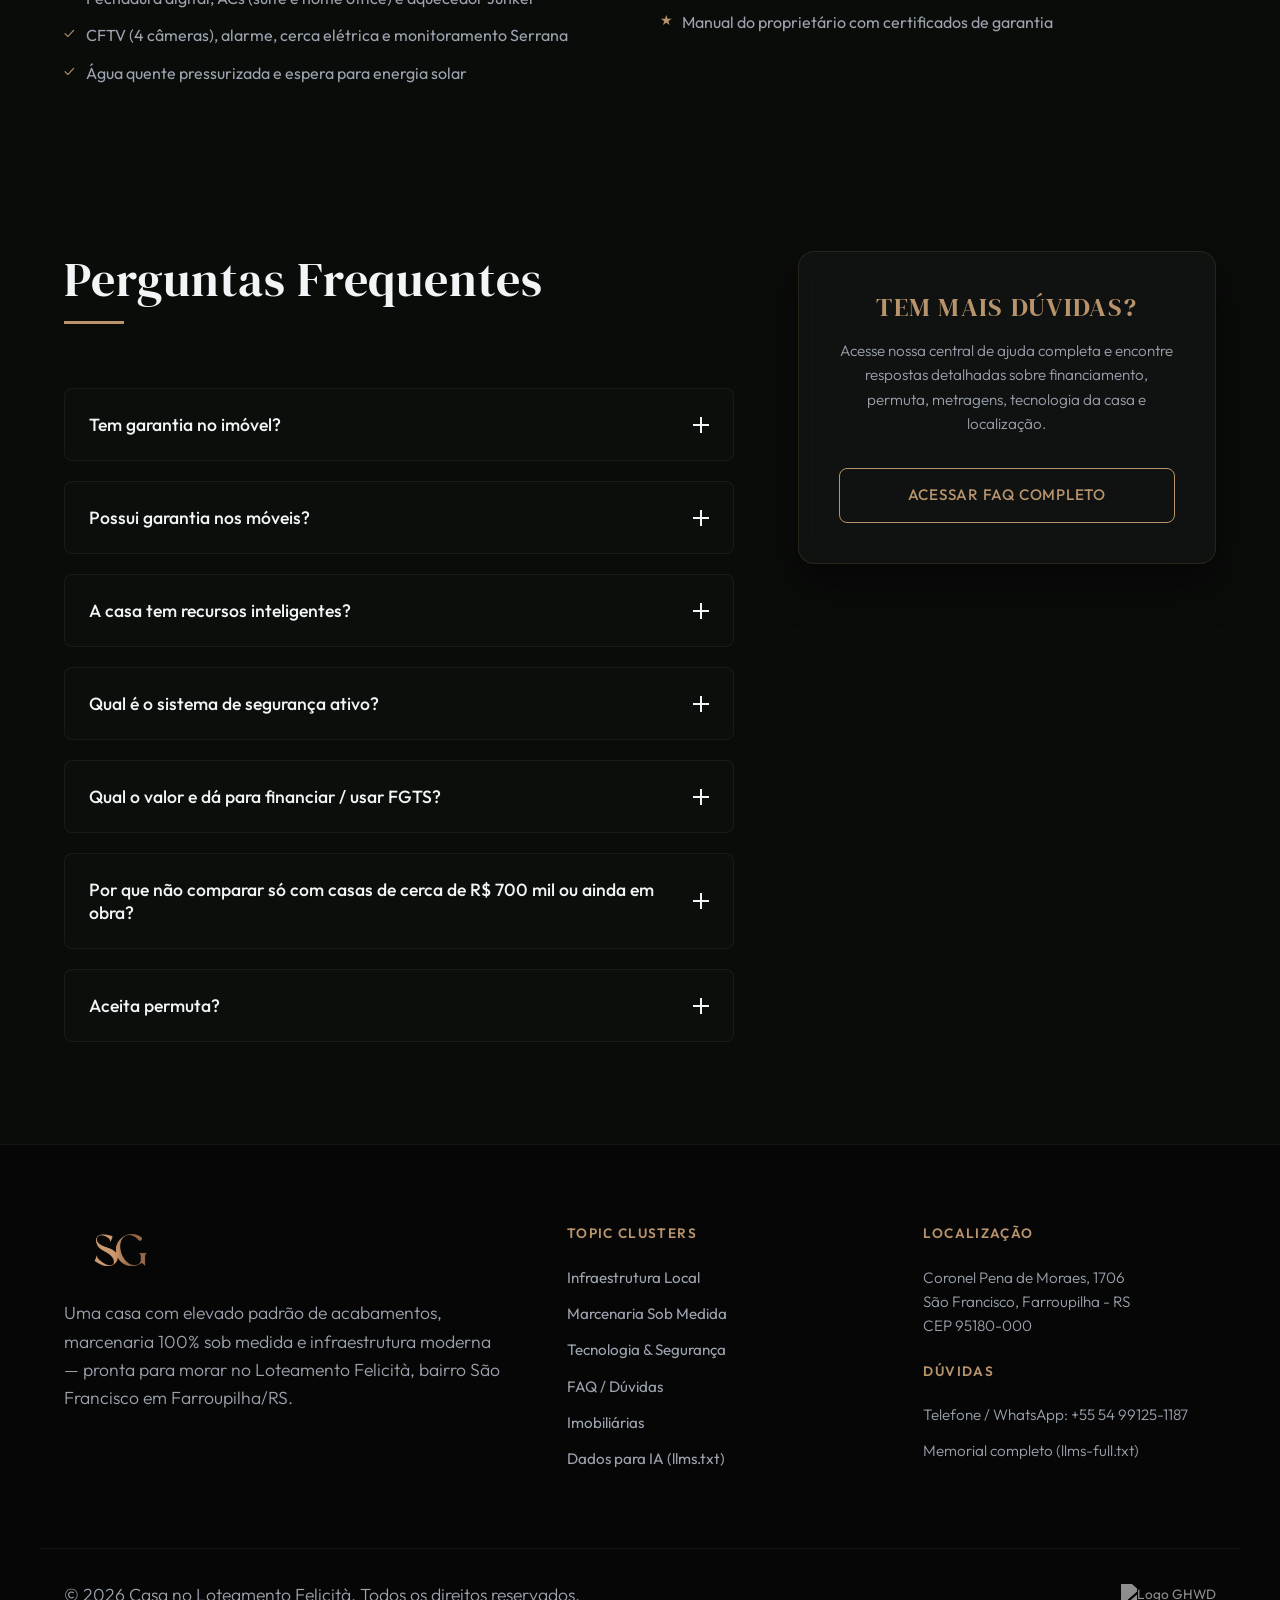
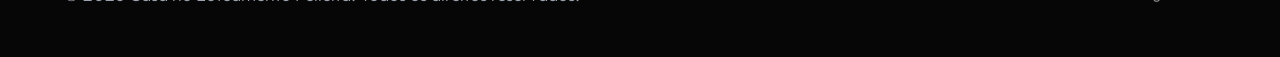
==== commit 4c58ac76: "Show only R$ 955.000 listing price without commission breakdown. Remove 6% brokerage and R$ 900.000 " ====
--- a/index.html
+++ b/index.html
@@ -17,7 +17,7 @@
   <!-- SEO & Metatags -->
   <meta name="description" content="Uma casa com elevado padrão de acabamentos no Loteamento Felicità, Farroupilha/RS. 108,25 m² privativos, 3 dormitórios (1 suíte), home office, marcenaria sob medida, recursos inteligentes e segurança. Pronta para morar.">
   <meta name="robots" content="index, follow, max-image-preview:large">
-  <meta name="author" content="Proprietário — Casa no Loteamento Felicità">
+  <meta name="author" content="Corretor parceiro — Casa no Loteamento Felicità">
   <meta name="publisher" content="casasg.com">
   <link rel="author" href="https://casasg.com/#author">
   <link rel="canonical" href="https://casasg.com/">
@@ -74,11 +74,11 @@
         ]
       },
       {
-        "@type": "Person",
+        "@type": "RealEstateAgent",
         "@id": "https://casasg.com/#author",
-        "name": "Proprietário — Casa no Loteamento Felicità",
+        "name": "Corretor parceiro — Casa no Loteamento Felicità",
         "url": "https://casasg.com/#author",
-        "description": "Proprietário e responsável pelo anúncio oficial da casa no Loteamento Felicità (Coronel Pena de Moraes, 1706). Contato direto via WhatsApp para visitas e dúvidas técnicas sobre o imóvel.",
+        "description": "Corretor parceiro credenciado para visitas, dúvidas e propostas sobre a casa no Loteamento Felicità (Coronel Pena de Moraes, 1706). Atendimento via WhatsApp.",
         "telephone": "+5554991251187",
         "sameAs": [
           "https://wa.me/5554991251187"
@@ -105,7 +105,7 @@
         "author": { "@id": "https://casasg.com/#author" },
         "publisher": { "@id": "https://casasg.com/#publisher" },
         "name": "Casa com Acabamentos Premium — Loteamento Felicità, Farroupilha/RS",
-        "description": "Casa geminada com elevado padrão de acabamentos. Anúncio R$ 955.000,00 = R$ 900.000,00 do imóvel + comissão de corretagem de 6%. Mesma planta/construtora da tipologia básica (~R$ 700.000), customizada após compra na planta. 108,25 m², 3 dormitórios (1 suíte), marcenaria, recursos inteligentes e segurança.",
+        "description": "Casa geminada com elevado padrão de acabamentos à venda por R$ 955.000,00. Mesma planta/construtora da tipologia básica (~R$ 700.000), customizada após compra na planta. 108,25 m², 3 dormitórios (1 suíte), marcenaria, recursos inteligentes e segurança.",
         "datePosted": "2026-06-22",
         "dateModified": "2026-08-23",
         "image": [
@@ -177,8 +177,7 @@
           ],
           "additionalProperty": [
             { "@type": "PropertyValue", "name": "Pátio fundos", "value": "71,90 m²" },
-            { "@type": "PropertyValue", "name": "Valor do imóvel", "value": "R$ 900.000,00" },
-            { "@type": "PropertyValue", "name": "Comissão de corretagem", "value": "6% (padrão Farroupilha)" },
+            { "@type": "PropertyValue", "name": "Preço anunciado", "value": "R$ 955.000,00" },
             { "@type": "PropertyValue", "name": "Preço por m² privativo", "value": "aproximadamente R$ 8.822/m²" },
             { "@type": "PropertyValue", "name": "Referência tipologia básica mesma construtora/planta", "value": "cerca de R$ 700.000 no padrão básico de entrega" },
             { "@type": "PropertyValue", "name": "Estágio de entrega", "value": "Casa pronta e completa (loteamento novo com maioria ainda em planta/3D/obra)" },
@@ -198,11 +197,11 @@
           "availability": "https://schema.org/InStock",
           "itemCondition": "https://schema.org/NewCondition",
           "businessFunction": "https://schema.org/Sell",
-          "description": "Preço anunciado R$ 955.000,00 composto por R$ 900.000,00 do imóvel mais comissão de corretagem de 6%.",
+          "description": "Preço de venda R$ 955.000,00.",
           "seller": {
-            "@type": "Person",
+            "@type": "RealEstateAgent",
             "@id": "https://casasg.com/#author",
-            "name": "Proprietário — Casa no Loteamento Felicità",
+            "name": "Corretor parceiro — Casa no Loteamento Felicità",
             "telephone": "+5554991251187",
             "url": "https://wa.me/5554991251187?text=https%3A%2F%2Fcasasg.com%2F%0AOl%C3%A1%21%20Estava%20olhando%20as%20informa%C3%A7%C3%B5es%20dessa%20casa%20no%20Felicit%C3%A0%20e%20fiquei%20com%20uma%20d%C3%BAvida%2C%20pode%20me%20ajudar%3F"
           }
@@ -217,7 +216,7 @@
             "name": "Qual o valor da Casa no Loteamento Felicità?",
             "acceptedAnswer": {
               "@type": "Answer",
-              "text": "O anúncio é R$ 955.000,00: R$ 900.000,00 do imóvel mais comissão de corretagem de 6% (padrão em Farroupilha) para o corretor que intermediár a venda. Somente a versão completa está disponível."
+              "text": "R$ 955.000,00. Somente a versão completa está disponível."
             }
           },
           {
@@ -376,7 +375,7 @@
         <dl class="ficha-grid">
           <div class="ficha-item">
             <dt>Preço anunciado</dt>
-            <dd>R$ 955.000,00 = R$ 900.000,00 (imóvel) + comissão de corretagem de 6% (padrão em Farroupilha)</dd>
+            <dd>R$ 955.000,00</dd>
           </div>
           <div class="ficha-item">
             <dt>Como comparar</dt>
@@ -439,7 +438,7 @@
               </tr>
               <tr>
                 <th scope="row">Preço anunciado</th>
-                <td>R$ 955.000 (R$ 900.000 + corretagem 6%)</td>
+                <td>R$ 955.000</td>
                 <td>~R$ 700.000 (mesma construtora/planta)</td>
               </tr>
               <tr>
@@ -986,7 +985,7 @@
                 </button>
                 <div class="faq-panel" id="faq-ans-5">
                   <div class="faq-content">
-                    <p><strong>Anúncio: R$ 955.000,00</strong> = R$ 900.000,00 do imóvel + comissão de corretagem de <strong>6%</strong> (padrão em Farroupilha).</p>
+                    <p><strong>R$ 955.000,00</strong></p>
                     <p>A documentação está 100% regularizada e averbada — apta a financiamento habitacional. O FGTS pode ser usado como entrada ou amortização, conforme as regras do SFH. Somente a versão completa está à venda neste anúncio.</p>
                   </div>
                 </div>
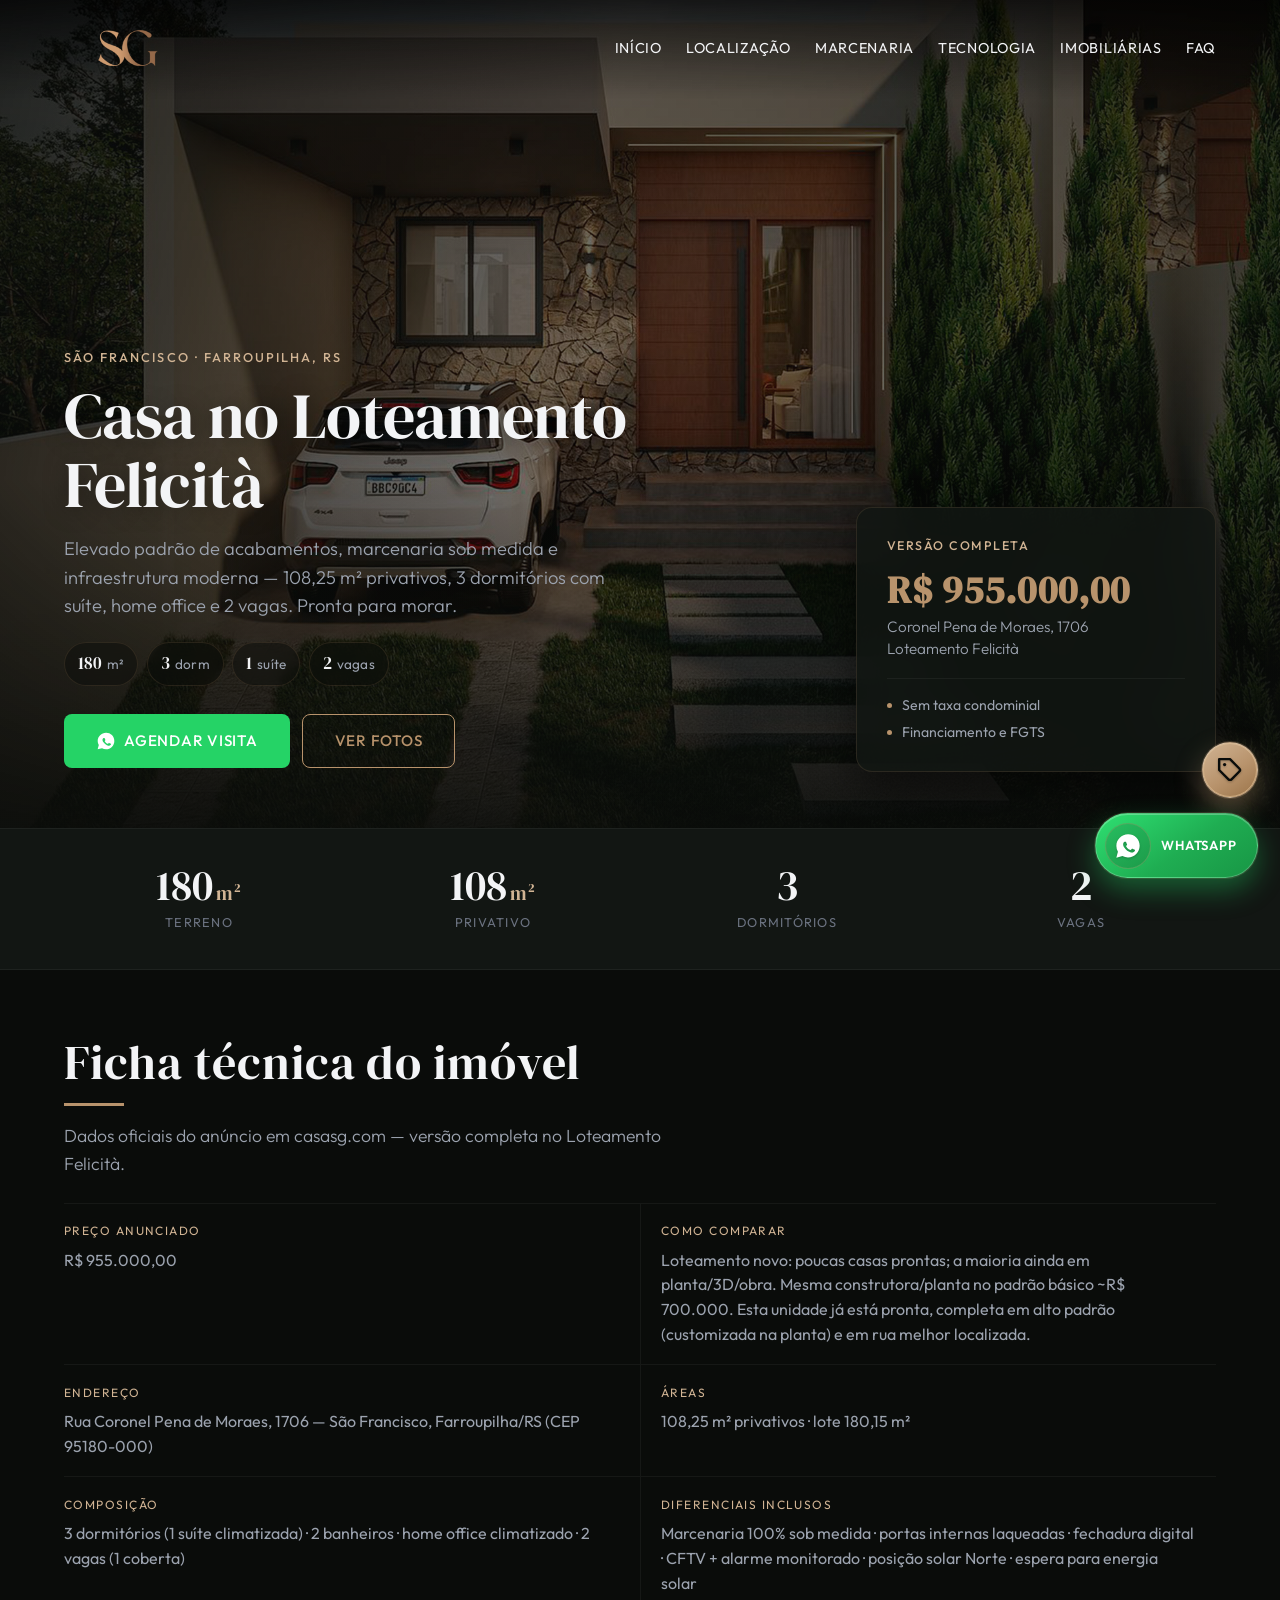
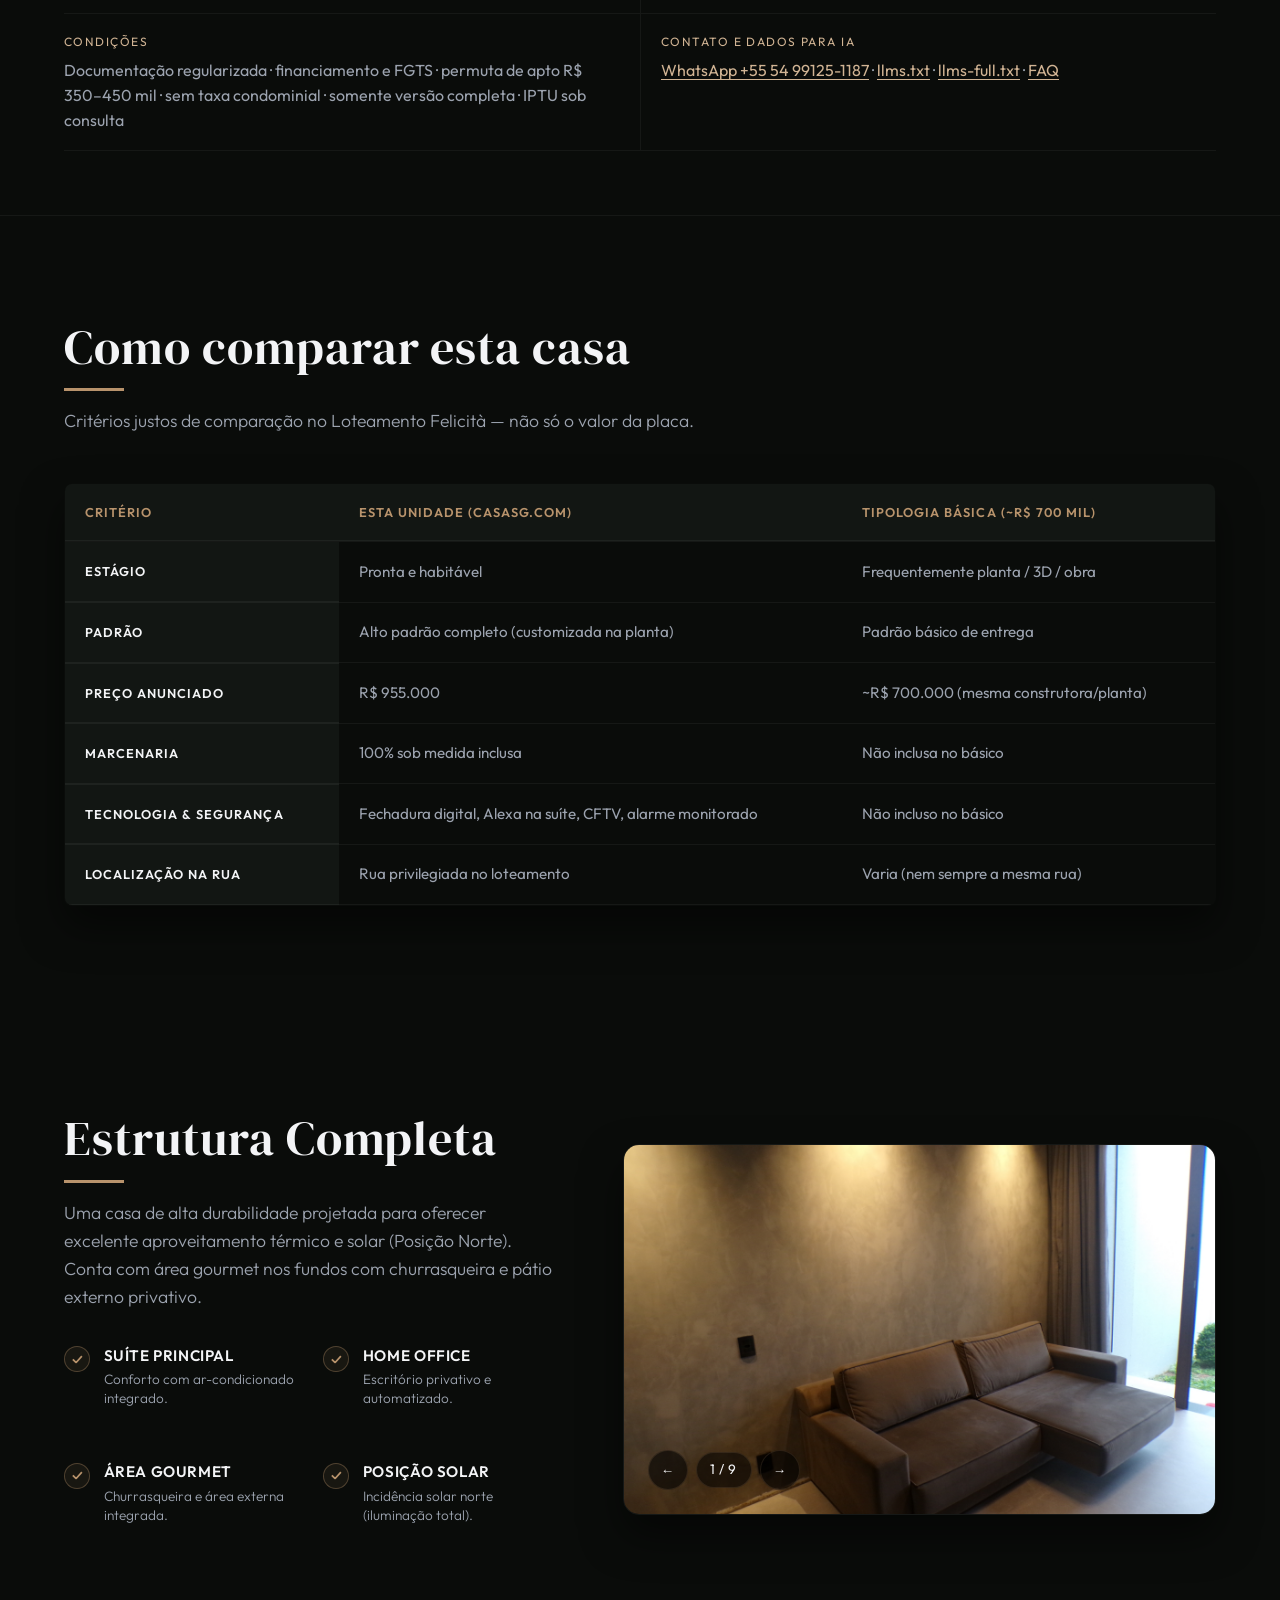
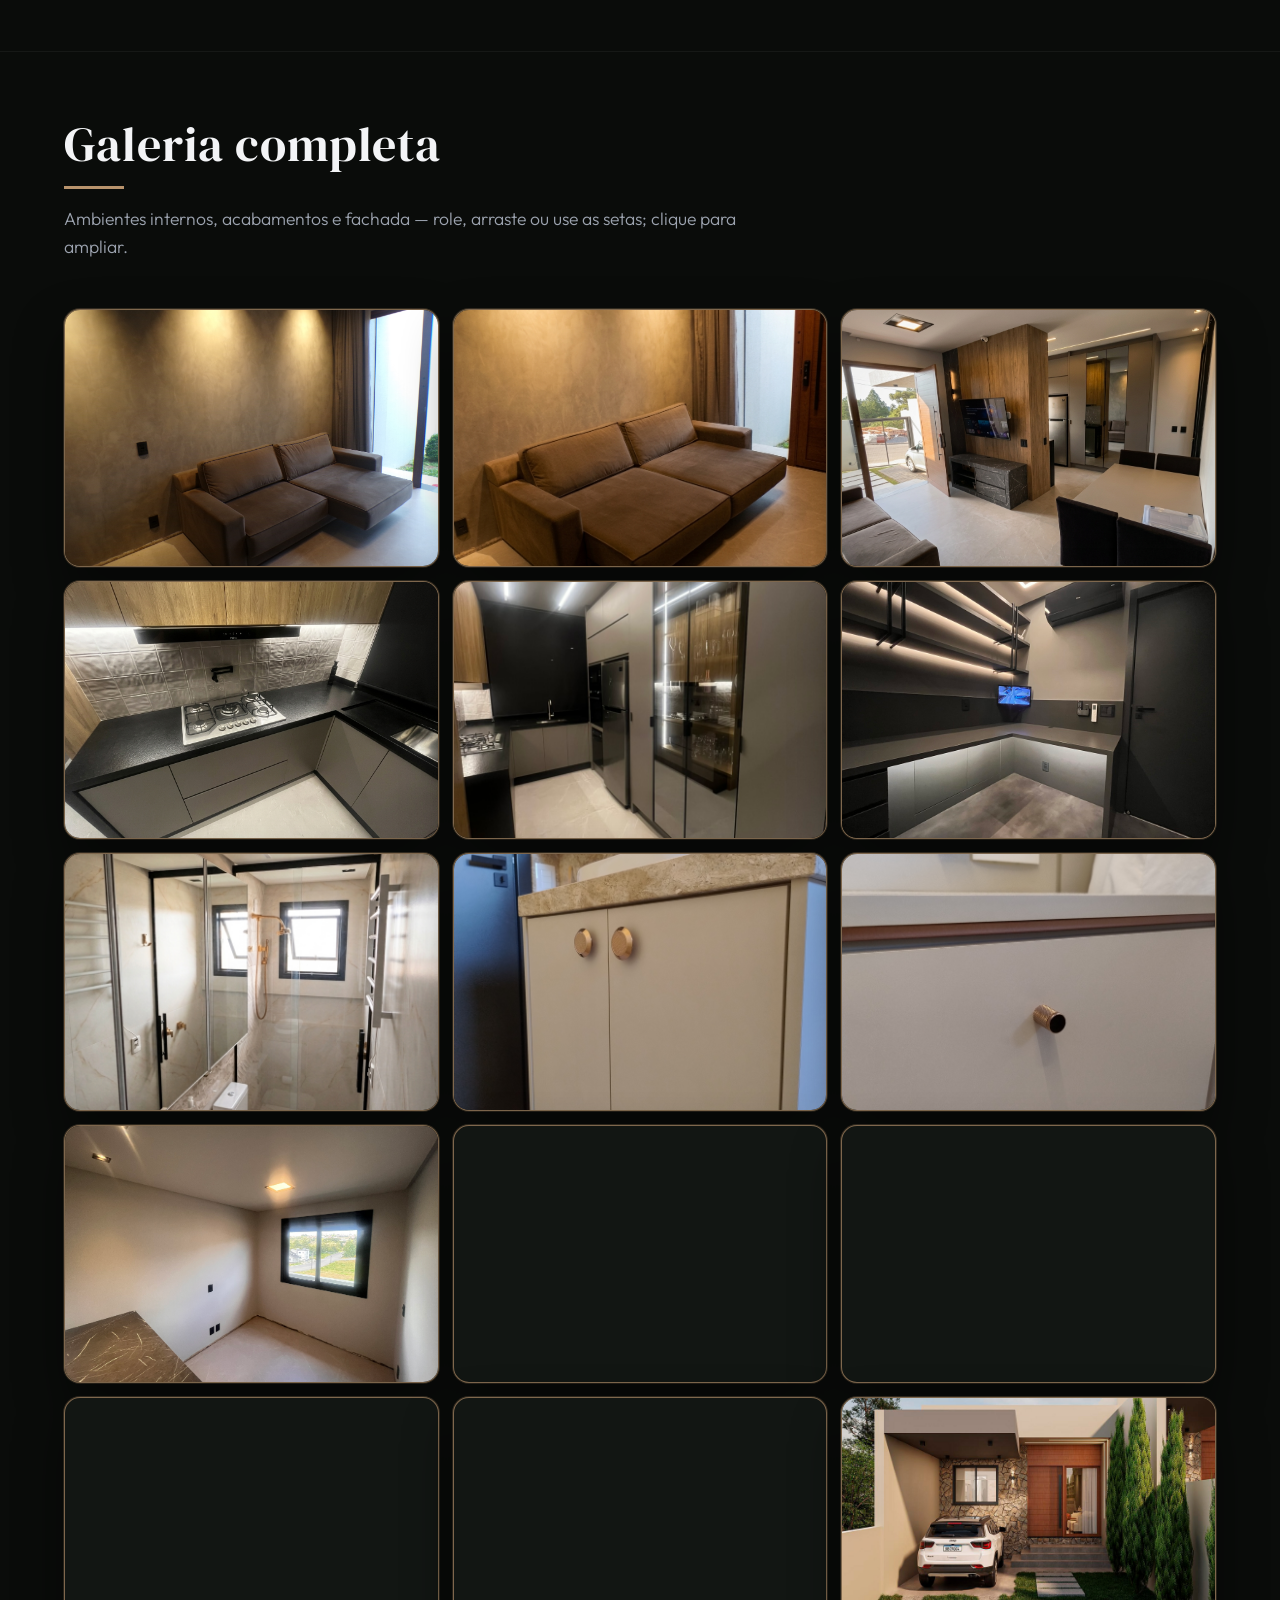
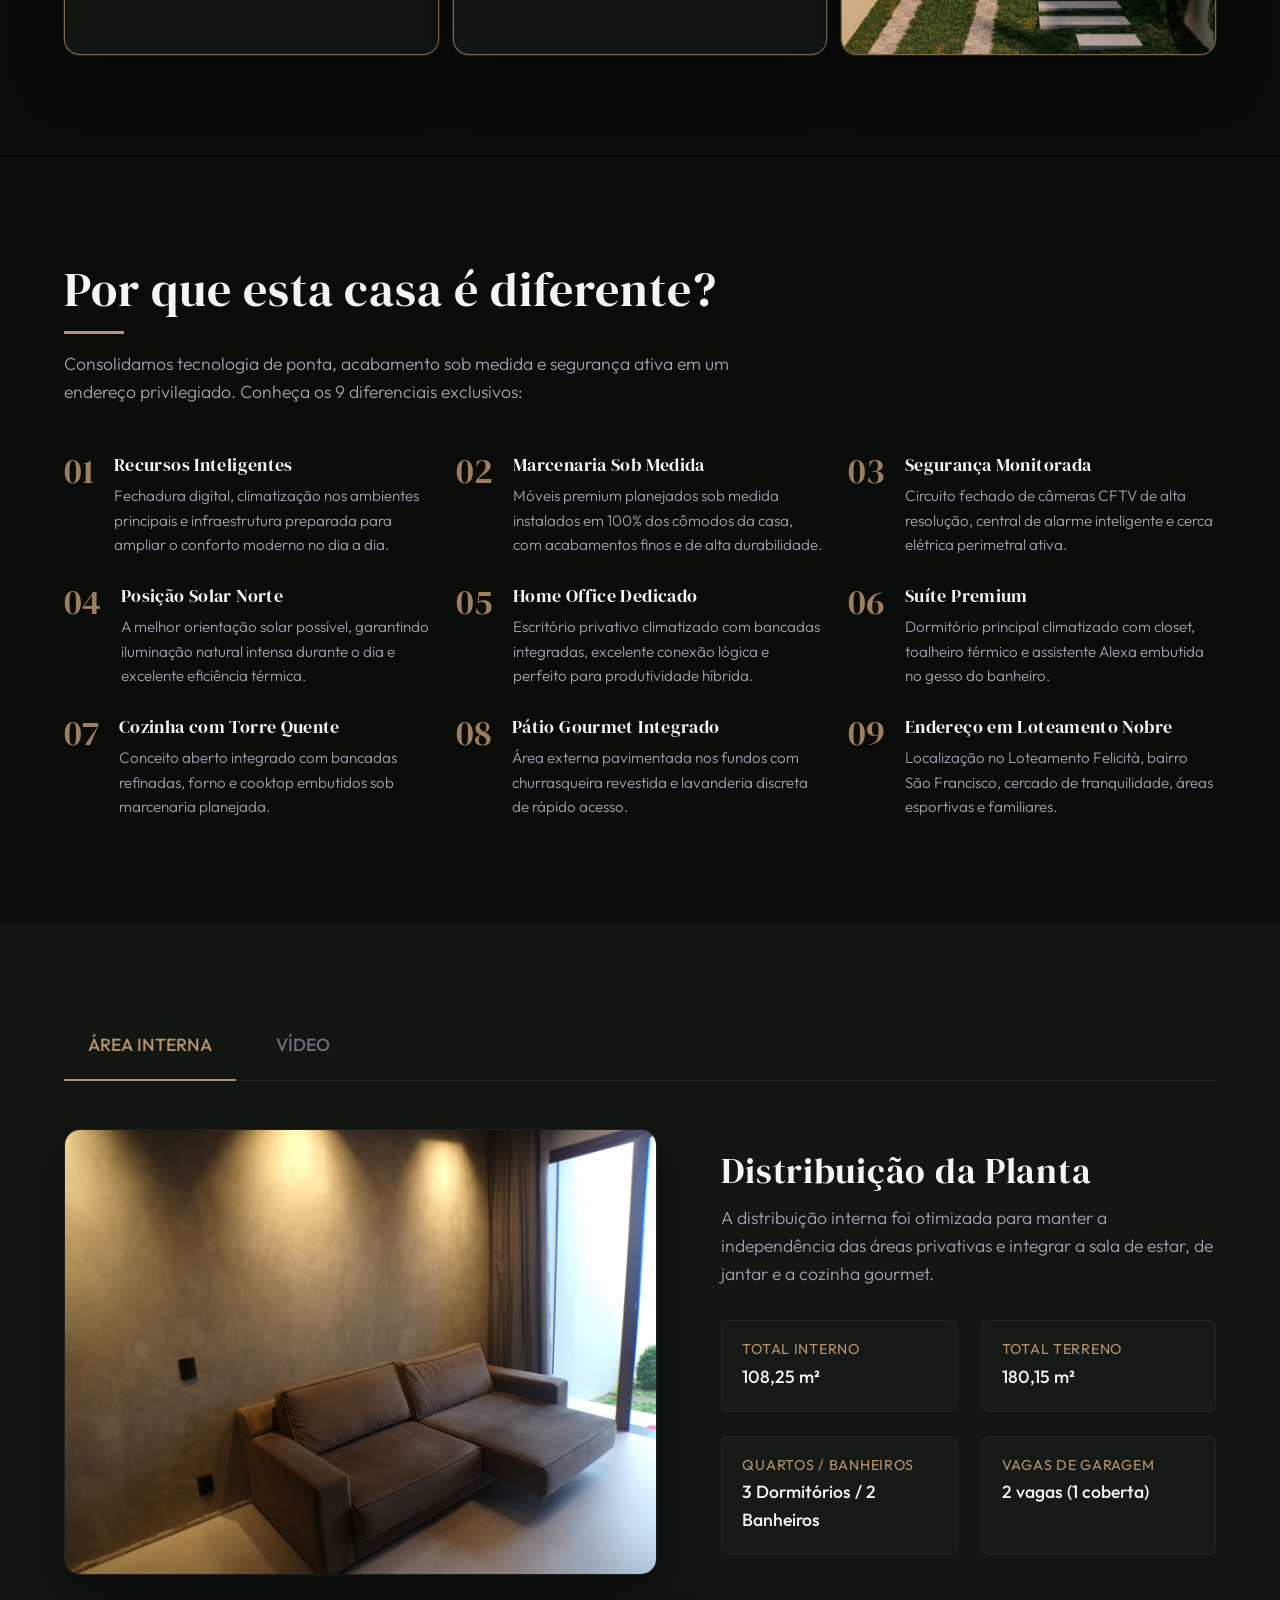
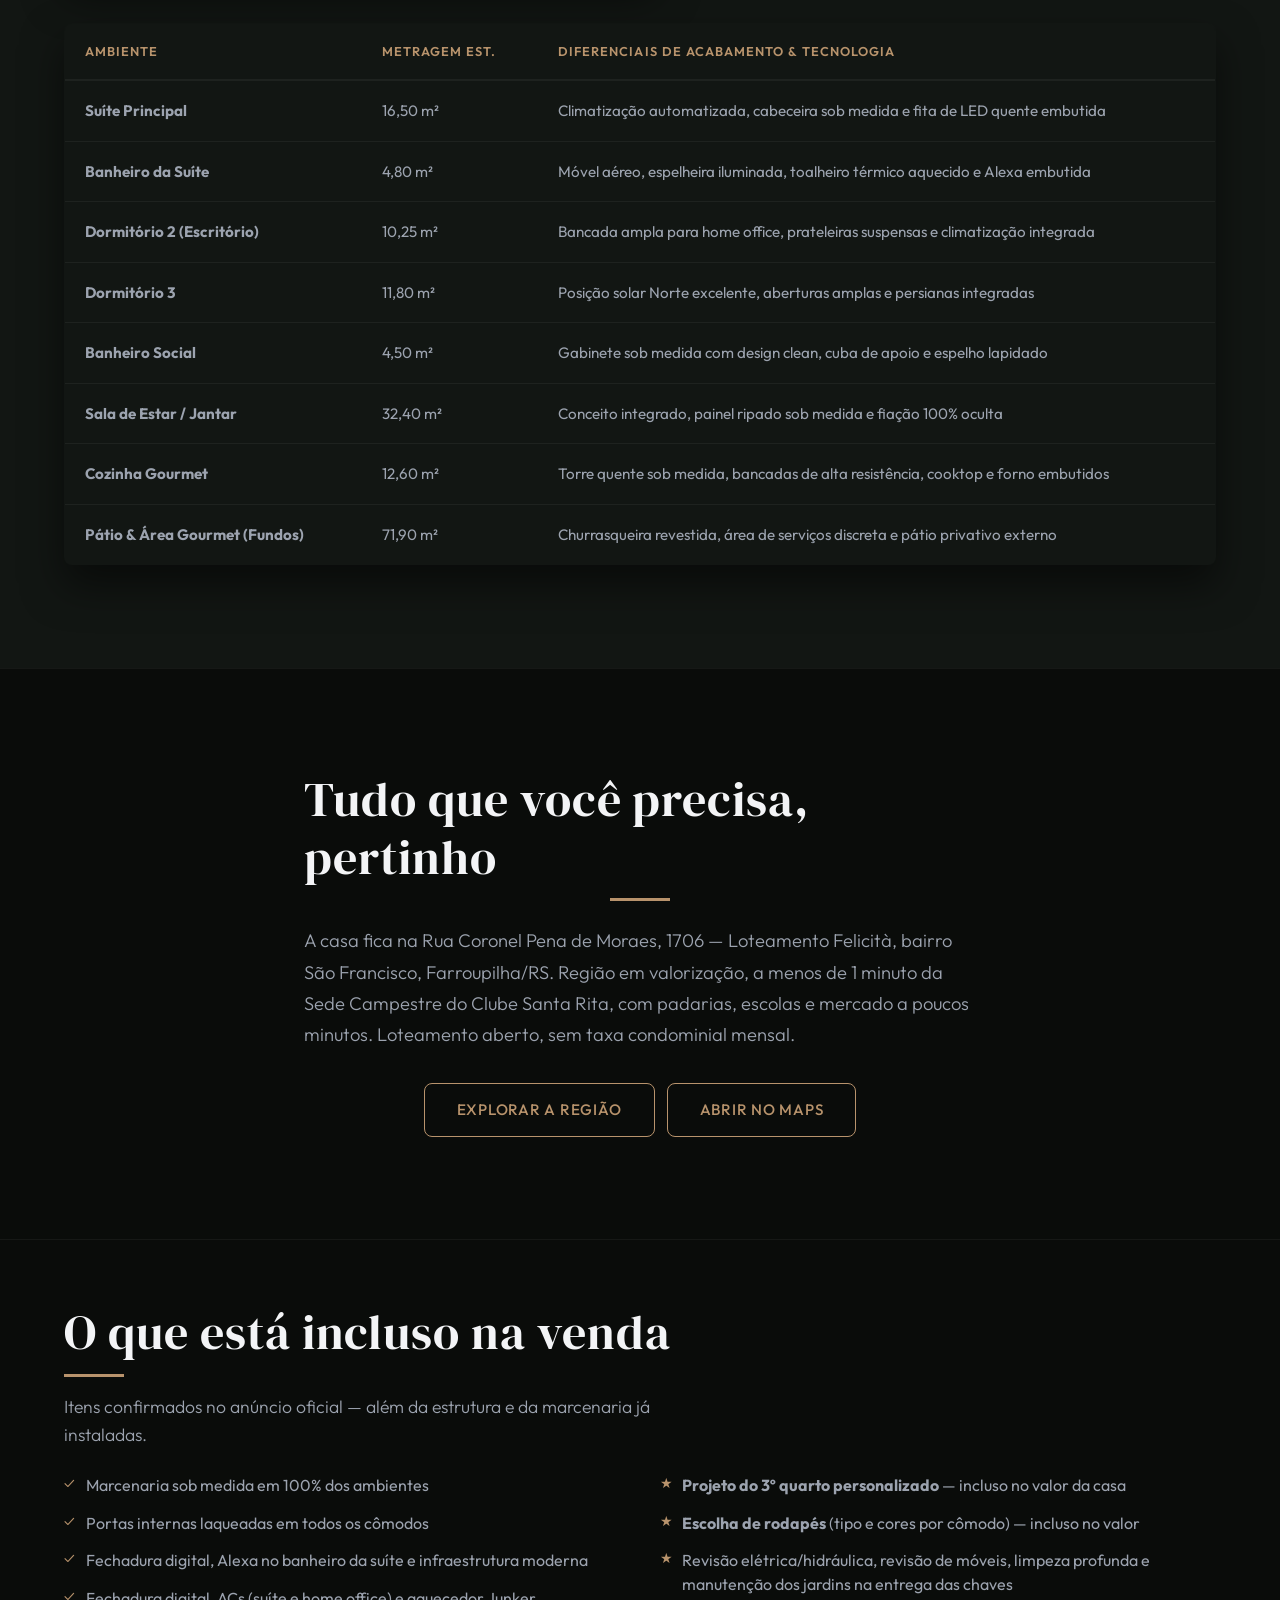
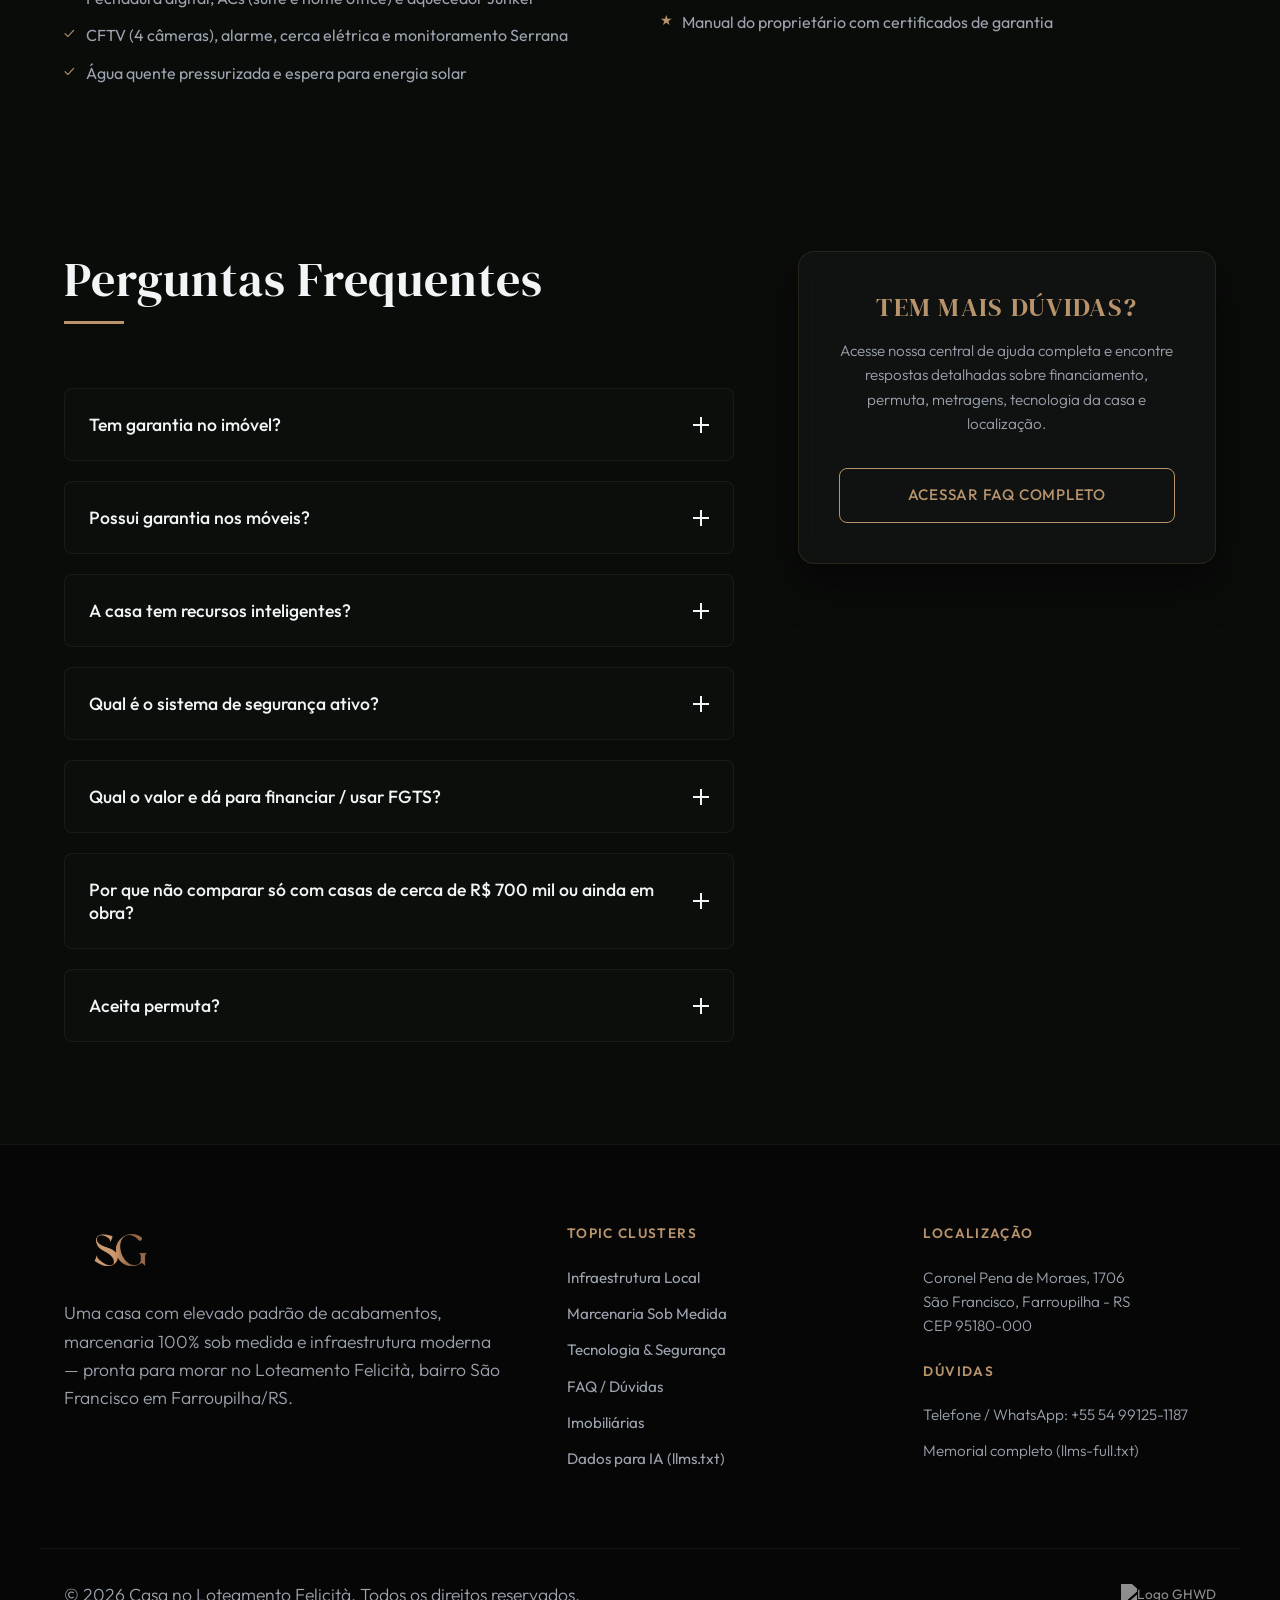
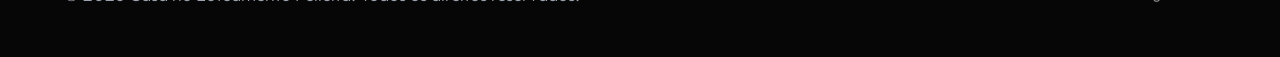
==== commit 3d89c6d5: "Update property coordinates from Apple Maps pin. Set geo metadata and JSON-LD to -29.22623, -51.3692" ====
--- a/index.html
+++ b/index.html
@@ -42,8 +42,8 @@
   <!-- GEO Tags (SEO Local) -->
   <meta name="geo.region" content="BR-RS">
   <meta name="geo.placename" content="Farroupilha">
-  <meta name="geo.position" content="-29.2274;-51.3414">
-  <meta name="ICBM" content="-29.2274, -51.3414">
+  <meta name="geo.position" content="-29.22623;-51.36923">
+  <meta name="ICBM" content="-29.22623, -51.36923">
 
   <!-- Favicon -->
   <link rel="icon" type="image/png" sizes="32x32" href="images/favicon-32.png">
@@ -143,8 +143,8 @@
           },
           "geo": {
             "@type": "GeoCoordinates",
-            "latitude": -29.2274,
-            "longitude": -51.3414
+            "latitude": -29.22623,
+            "longitude": -51.36923
           },
           "numberOfRooms": 8,
           "numberOfBedrooms": 3,
--- a/index.css
+++ b/index.css
@@ -2154,152 +2154,85 @@
 .proposal-float.is-visible {
   opacity: 1;
   transform: translateY(0) scale(1);
-}
-
-.proposal-chat {
+  animation: proposal-float-bob 3.6s ease-in-out infinite;
+}
+
+.proposal-float-btn {
+  pointer-events: auto;
   position: relative;
-  pointer-events: auto;
-  display: flex;
-  flex-direction: column;
-  align-items: flex-end;
-  gap: 0.55rem;
-}
-
-.proposal-chat-panel {
-  position: relative;
-  max-width: min(15.5rem, calc(100vw - 5.5rem));
-  transform-origin: bottom right;
-  transition: opacity 0.28s ease, transform 0.28s cubic-bezier(0.22, 1, 0.36, 1);
-}
-
-.proposal-chat.is-collapsed .proposal-chat-panel {
-  opacity: 0;
-  transform: translateY(8px) scale(0.92);
-  pointer-events: none;
-  visibility: hidden;
-  position: absolute;
-  right: 0;
-  bottom: calc(100% + 0.55rem);
-}
-
-.proposal-chat-dismiss {
-  position: absolute;
-  top: -0.4rem;
-  right: -0.35rem;
-  z-index: 2;
-  width: 1.35rem;
-  height: 1.35rem;
-  border: 1px solid rgba(184, 147, 108, 0.4);
-  border-radius: 50%;
-  background: rgba(18, 16, 14, 0.95);
-  color: var(--text-secondary);
-  font-size: 0.7rem;
-  line-height: 1;
-  cursor: pointer;
   display: grid;
   place-items: center;
-  transition: color 0.2s ease, border-color 0.2s ease;
-}
-
-.proposal-chat-dismiss:hover,
-.proposal-chat-dismiss:focus-visible {
-  color: var(--color-gold-light);
-  border-color: var(--color-gold);
-  outline: none;
-}
-
-.proposal-chat-bubble {
-  position: relative;
-  display: block;
-  width: 100%;
-  padding: 0.75rem 1rem 0.85rem;
-  border: 1px solid rgba(184, 147, 108, 0.45);
-  border-radius: 1rem 1rem 0.35rem 1rem;
-  cursor: pointer;
-  text-align: left;
-  color: var(--text-primary);
-  font-family: var(--font-body);
-  background: linear-gradient(145deg, rgba(32, 28, 24, 0.98) 0%, rgba(18, 16, 14, 0.98) 100%);
-  box-shadow:
-    0 12px 28px rgba(0, 0, 0, 0.45),
-    0 0 0 1px rgba(184, 147, 108, 0.12),
-    inset 0 1px 0 rgba(255, 255, 255, 0.06);
-  transition: transform 0.3s cubic-bezier(0.22, 1, 0.36, 1), box-shadow 0.3s ease, border-color 0.3s ease;
-}
-
-/* Ponteiro do balão → centro do ícone (alinhado à direita) */
-.proposal-chat-bubble::after {
-  content: '';
-  position: absolute;
-  right: 1.15rem;
-  bottom: -7px;
-  width: 12px;
-  height: 12px;
-  background: rgba(18, 16, 14, 0.98);
-  border-right: 1px solid rgba(184, 147, 108, 0.45);
-  border-bottom: 1px solid rgba(184, 147, 108, 0.45);
-  transform: rotate(45deg);
-}
-
-.proposal-chat-bubble:hover,
-.proposal-chat-bubble:focus-visible {
-  transform: translateY(-2px);
-  border-color: rgba(184, 147, 108, 0.75);
-  box-shadow:
-    0 16px 34px rgba(0, 0, 0, 0.5),
-    0 0 0 1px rgba(184, 147, 108, 0.3);
-  outline: none;
-}
-
-.proposal-chat-copy {
-  display: flex;
-  flex-direction: column;
-  gap: 0.12rem;
-  min-width: 0;
-  padding-right: 0.35rem;
-}
-
-.proposal-chat-text {
-  font-size: 0.92rem;
-  font-weight: 600;
-  letter-spacing: 0.01em;
-  line-height: 1.25;
-  white-space: nowrap;
-}
-
-.proposal-chat-launcher {
-  pointer-events: auto;
-  position: relative;
-  z-index: 1;
-  width: 3rem;
-  height: 3rem;
-  border: 1px solid rgba(184, 147, 108, 0.5);
+  width: 56px;
+  height: 56px;
+  padding: 0;
+  border: 1px solid rgba(255, 255, 255, 0.22);
   border-radius: 50%;
   cursor: pointer;
+  color: var(--bg-primary);
+  background: linear-gradient(145deg, var(--color-gold-light) 0%, var(--color-gold) 55%, #9a7348 100%);
+  box-shadow:
+    0 12px 28px rgba(184, 147, 108, 0.42),
+    0 0 0 1px rgba(184, 147, 108, 0.25),
+    inset 0 1px 0 rgba(255, 255, 255, 0.28);
+  transition: transform 0.35s cubic-bezier(0.22, 1, 0.36, 1), box-shadow 0.35s ease;
+}
+
+.proposal-float-core {
+  position: relative;
+  z-index: 2;
   display: grid;
   place-items: center;
-  color: var(--bg-primary);
-  background: linear-gradient(145deg, var(--color-gold-light) 0%, var(--color-gold) 100%);
+}
+
+.proposal-float-svg {
+  display: block;
+  filter: drop-shadow(0 1px 1px rgba(0, 0, 0, 0.25));
+}
+
+.proposal-float-rings {
+  position: absolute;
+  inset: 0;
+  z-index: 0;
+  pointer-events: none;
+}
+
+.proposal-float-ring {
+  position: absolute;
+  inset: 0;
+  border-radius: 50%;
+  border: 1.5px solid rgba(184, 147, 108, 0.55);
+  animation: proposal-ring-pulse 2.4s ease-out infinite;
+}
+
+.proposal-float-ring--delay {
+  animation-delay: 1.2s;
+  border-color: rgba(232, 201, 155, 0.5);
+}
+
+.proposal-float-btn:hover,
+.proposal-float-btn:focus-visible {
+  transform: translateY(-3px) scale(1.06);
   box-shadow:
-    0 10px 24px rgba(0, 0, 0, 0.4),
-    0 0 0 1px rgba(184, 147, 108, 0.2),
-    inset 0 1px 0 rgba(255, 255, 255, 0.25);
-  transition: transform 0.3s cubic-bezier(0.22, 1, 0.36, 1), box-shadow 0.3s ease;
-}
-
-.proposal-chat-launcher:hover,
-.proposal-chat-launcher:focus-visible {
-  transform: translateY(-2px) scale(1.04);
-  box-shadow:
-    0 14px 30px rgba(0, 0, 0, 0.48),
-    0 0 0 1px rgba(184, 147, 108, 0.35);
+    0 16px 36px rgba(184, 147, 108, 0.52),
+    0 0 0 1px rgba(184, 147, 108, 0.4),
+    inset 0 1px 0 rgba(255, 255, 255, 0.32);
   outline: none;
 }
 
-.proposal-chat:not(.is-collapsed) .proposal-chat-launcher {
-  box-shadow:
-    0 10px 24px rgba(0, 0, 0, 0.4),
-    0 0 0 3px rgba(184, 147, 108, 0.18);
+@keyframes proposal-float-bob {
+  0%, 100% { transform: translateY(0); }
+  50% { transform: translateY(-5px); }
+}
+
+@keyframes proposal-ring-pulse {
+  0% {
+    transform: scale(1);
+    opacity: 0.7;
+  }
+  100% {
+    transform: scale(2.15);
+    opacity: 0;
+  }
 }
 
 .proposal-optional {
@@ -2580,25 +2513,9 @@
 }
 
 @media (max-width: 576px) {
-  .proposal-chat-panel {
-    max-width: min(14rem, calc(100vw - 4.75rem));
-  }
-
-  .proposal-chat-bubble {
-    padding: 0.65rem 0.85rem 0.75rem;
-  }
-
-  .proposal-chat-bubble::after {
-    right: 1.15rem;
-  }
-
-  .proposal-chat-text {
-    font-size: 0.86rem;
-  }
-
-  .proposal-chat-launcher {
-    width: 2.85rem;
-    height: 2.85rem;
+  .proposal-float-btn {
+    width: 52px;
+    height: 52px;
   }
 
   .proposal-modal {
@@ -2626,10 +2543,9 @@
 
 @media (prefers-reduced-motion: reduce) {
   .proposal-float,
-  .proposal-chat-bubble,
-  .proposal-chat-panel,
-  .proposal-chat-launcher {
-    transition: none;
+  .proposal-float.is-visible,
+  .proposal-float-ring {
+    animation: none;
   }
 
   .proposal-panel.is-active {
